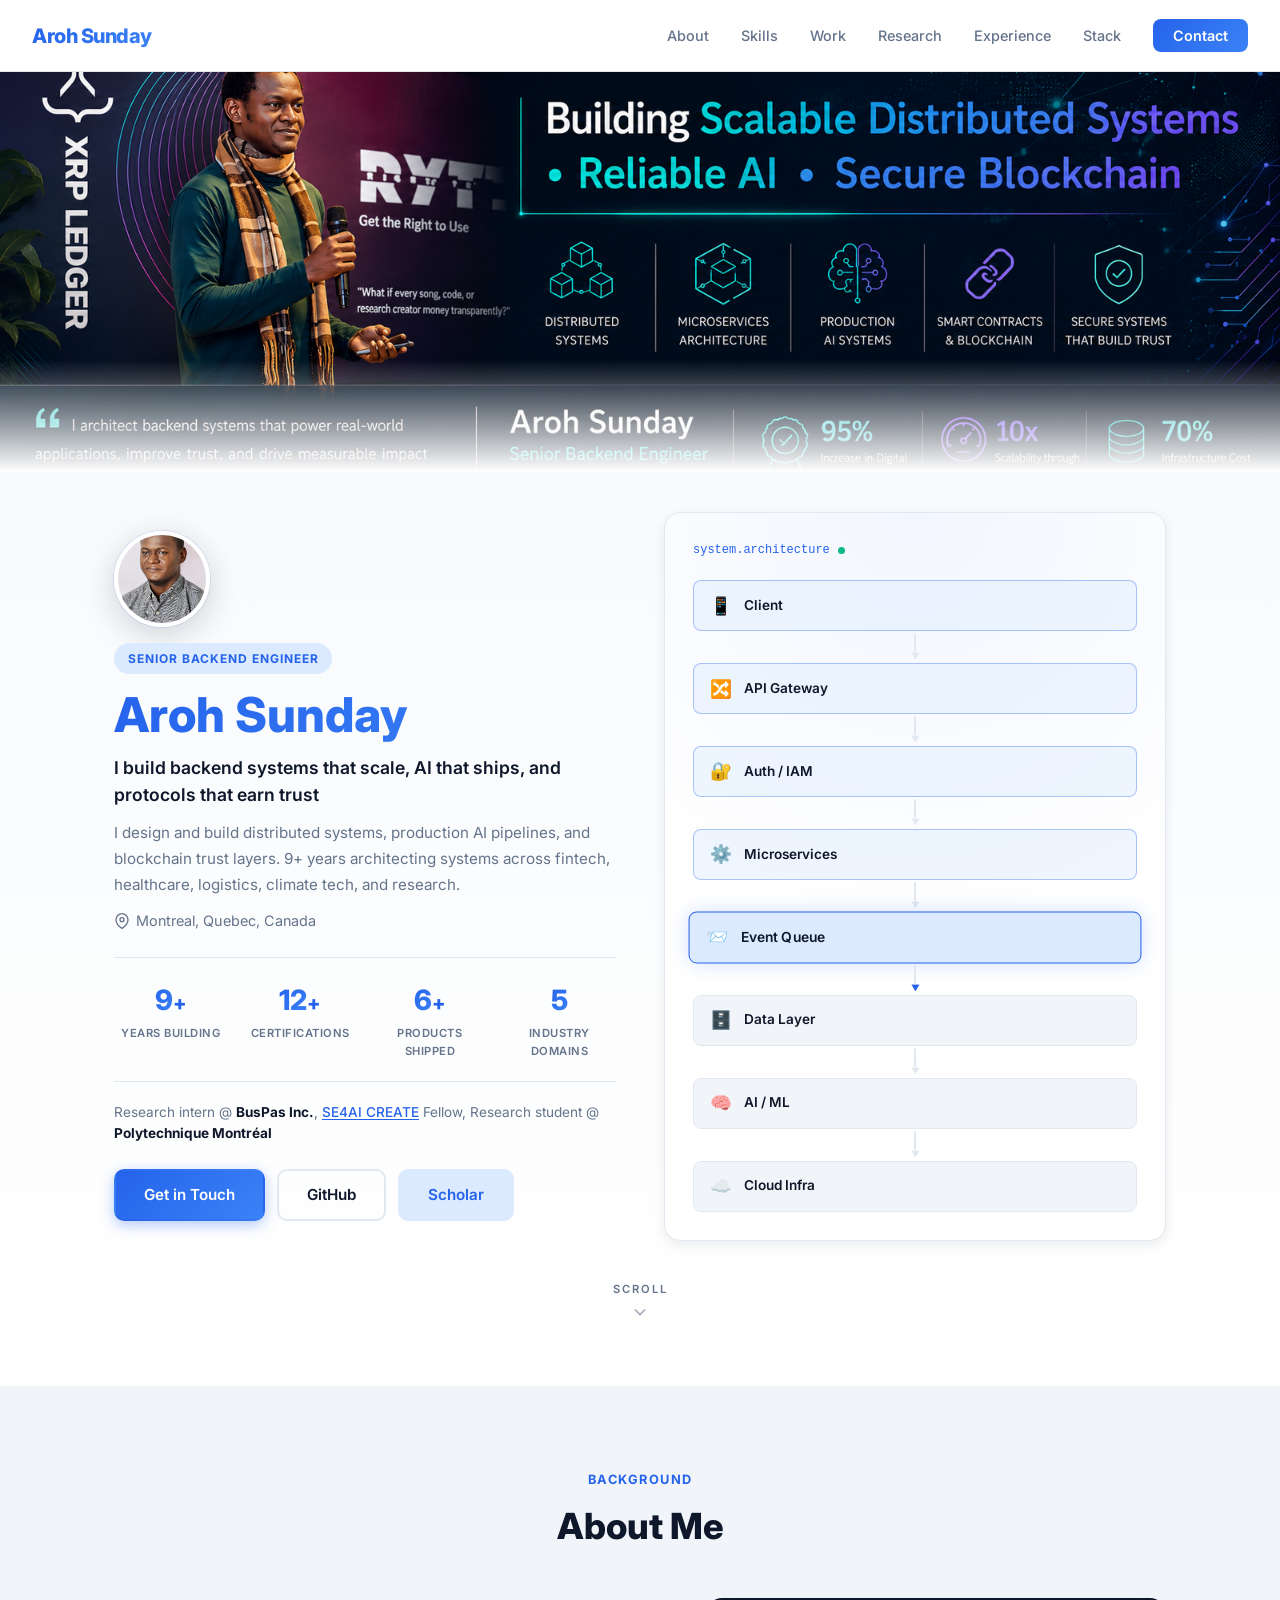
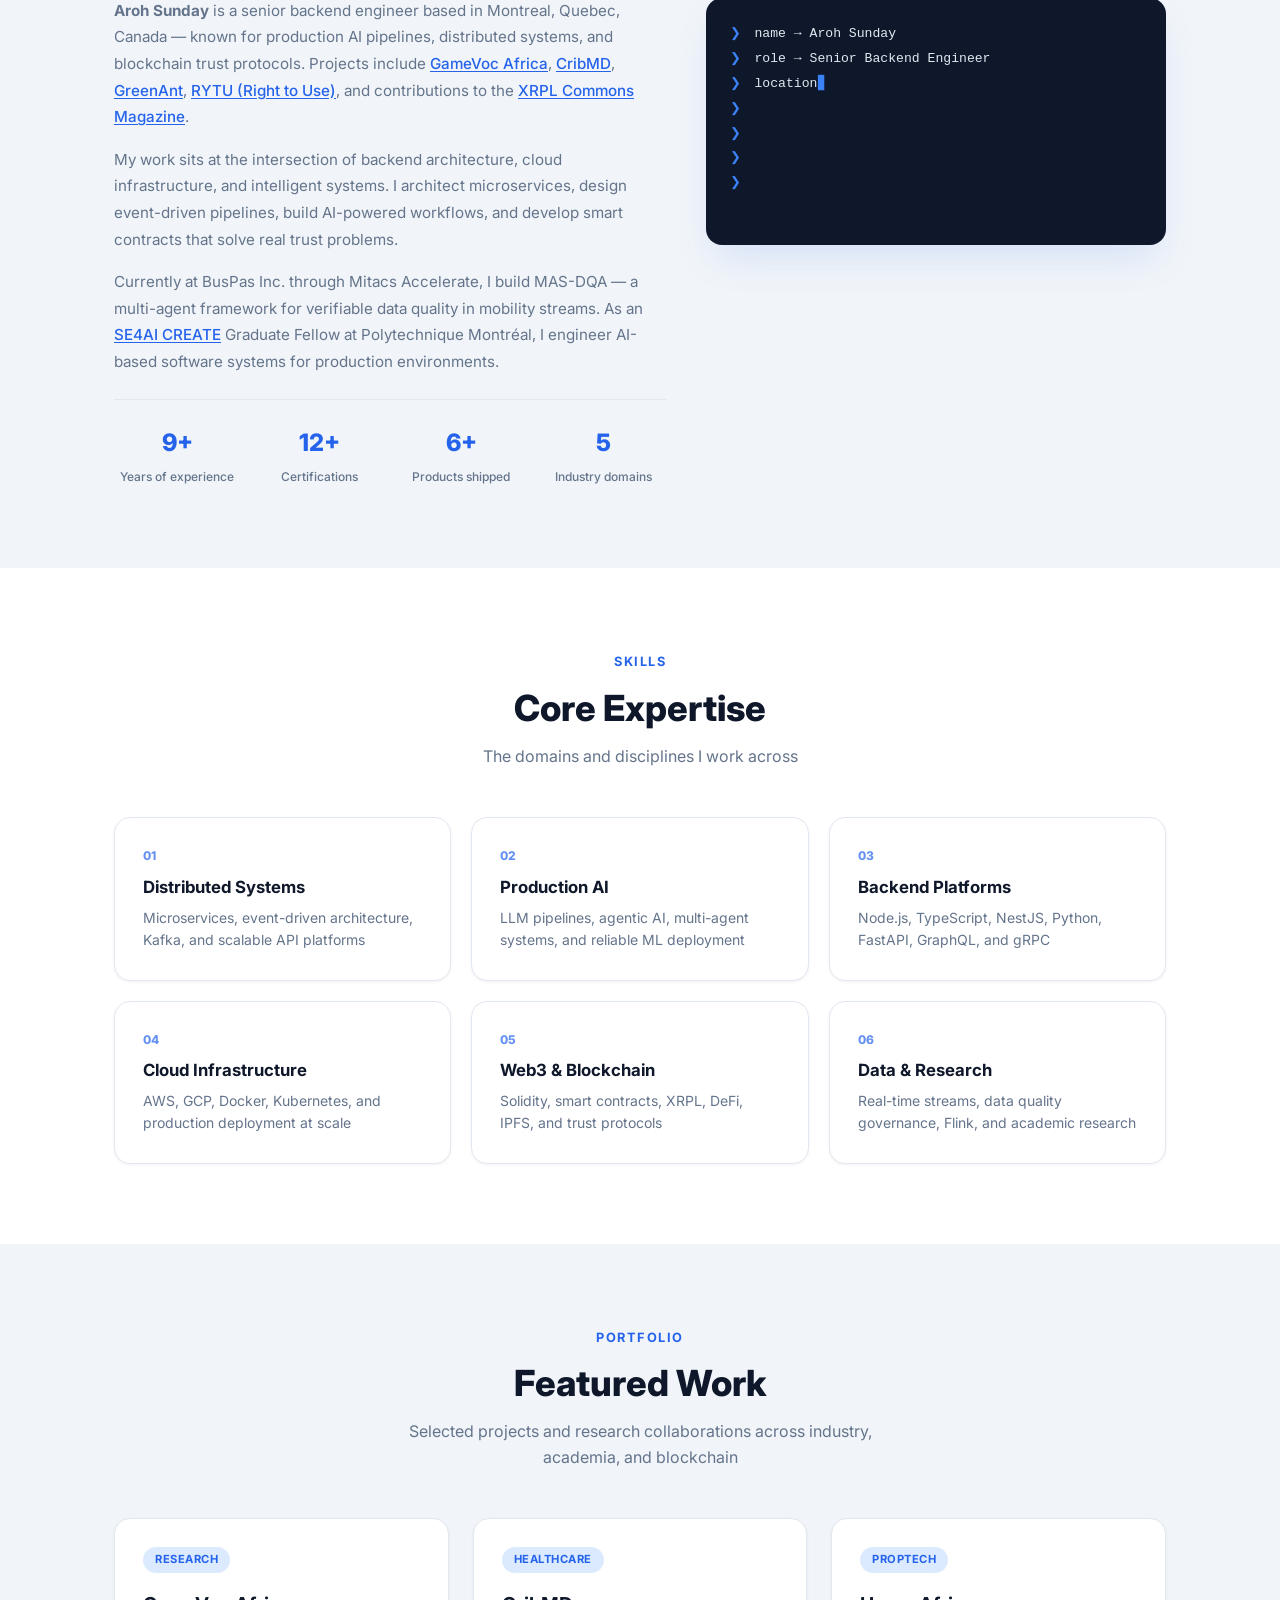
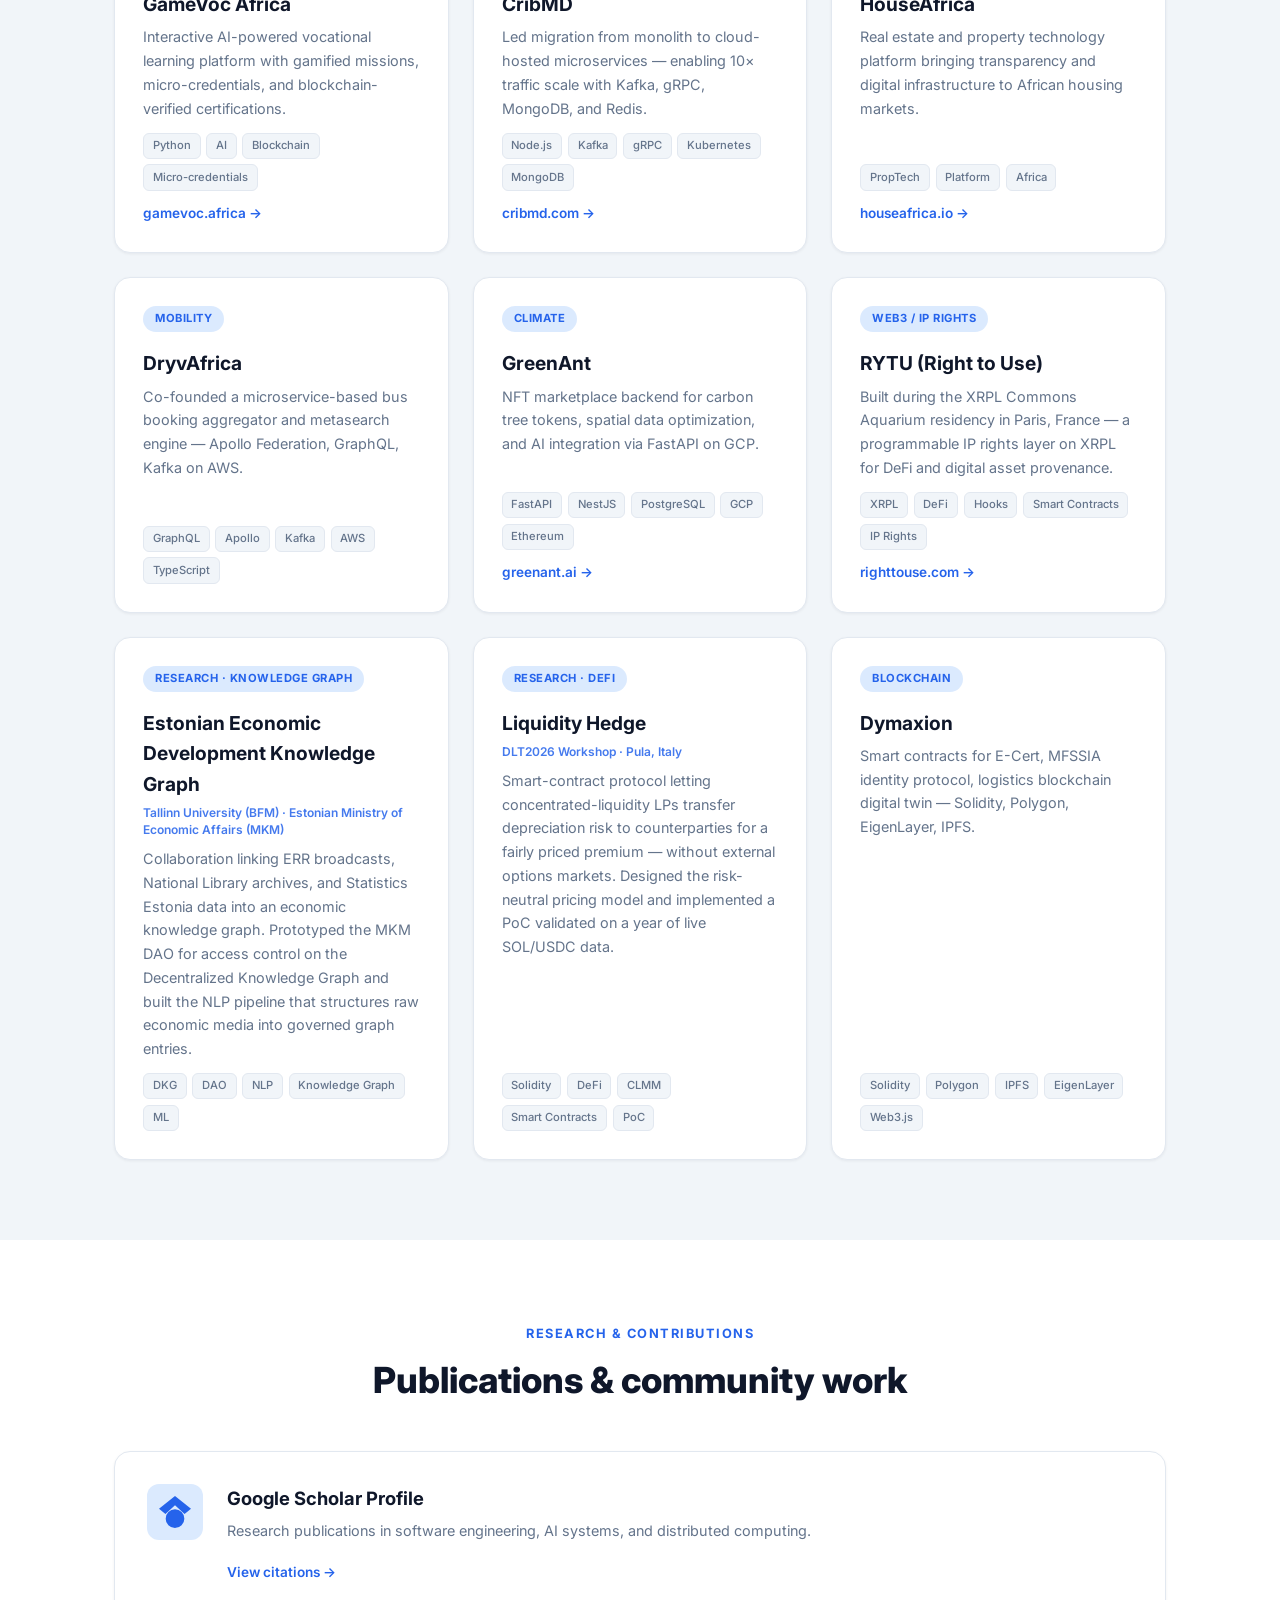
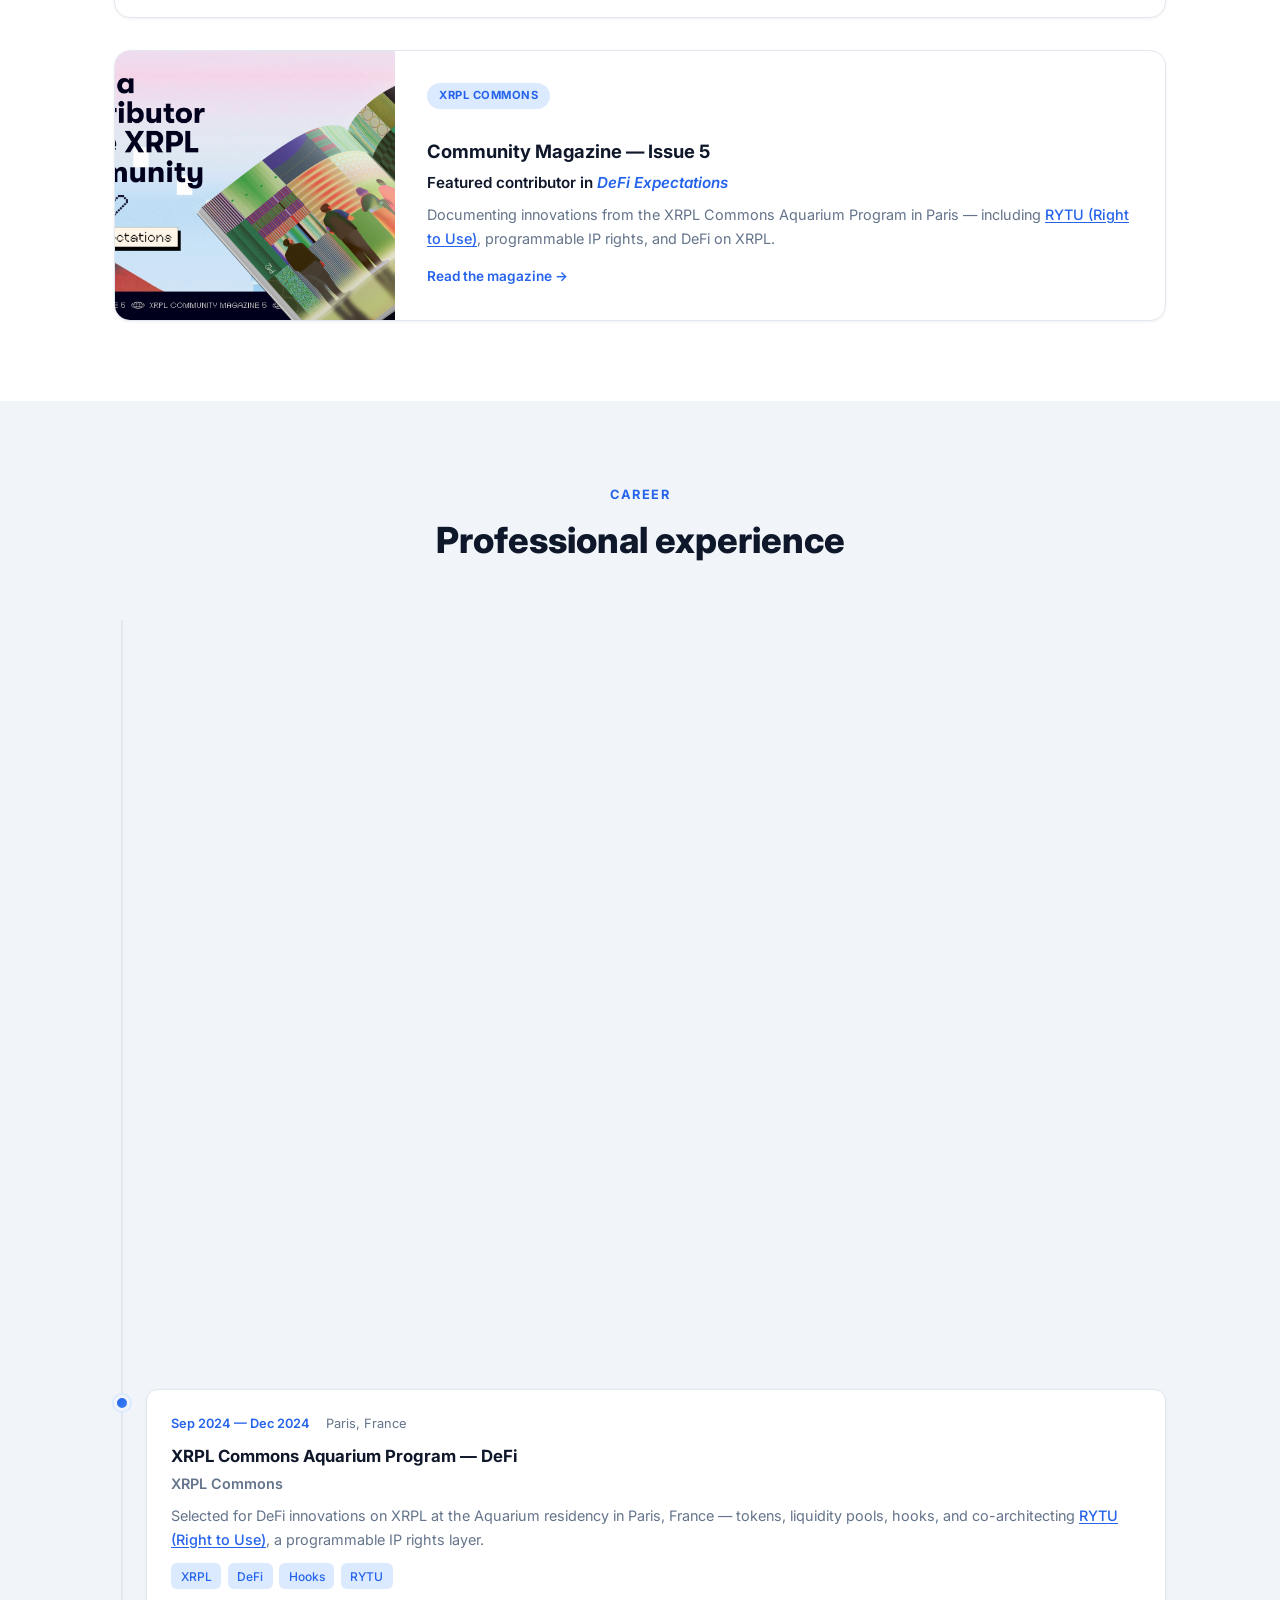
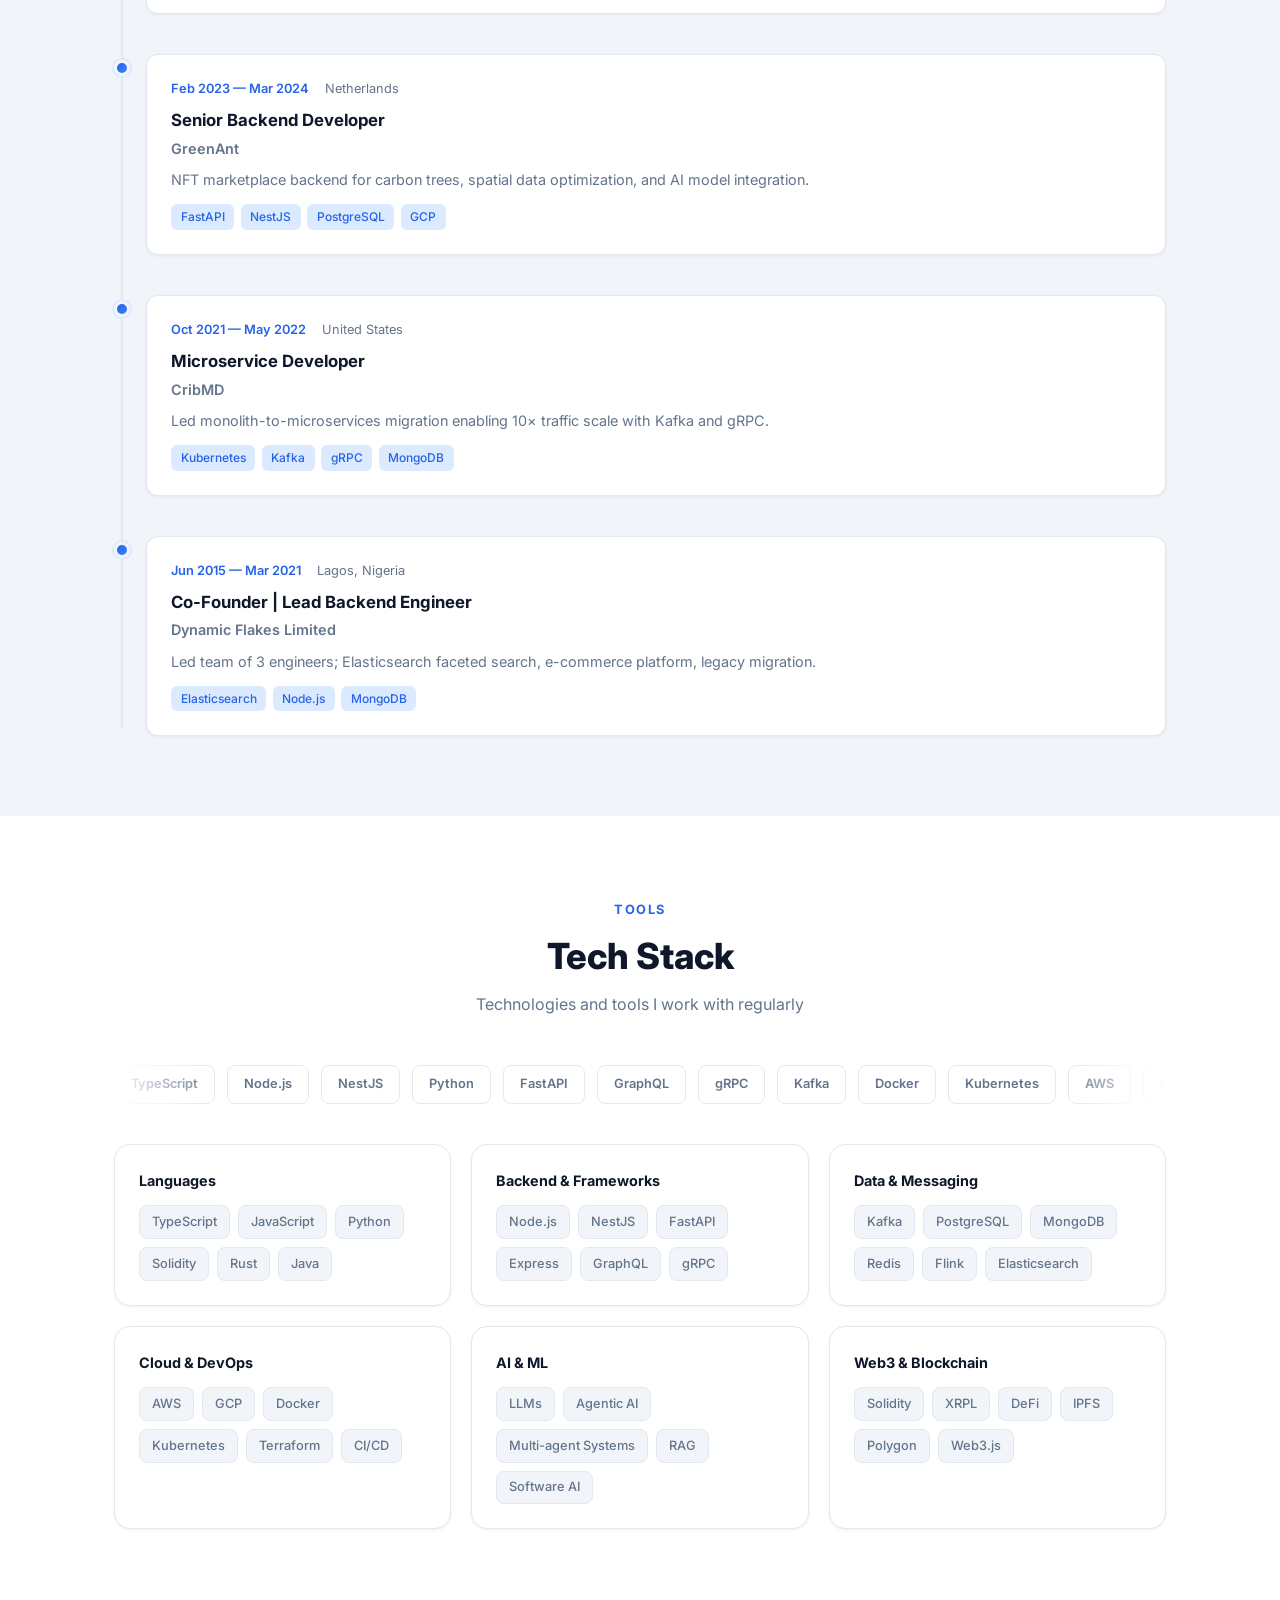
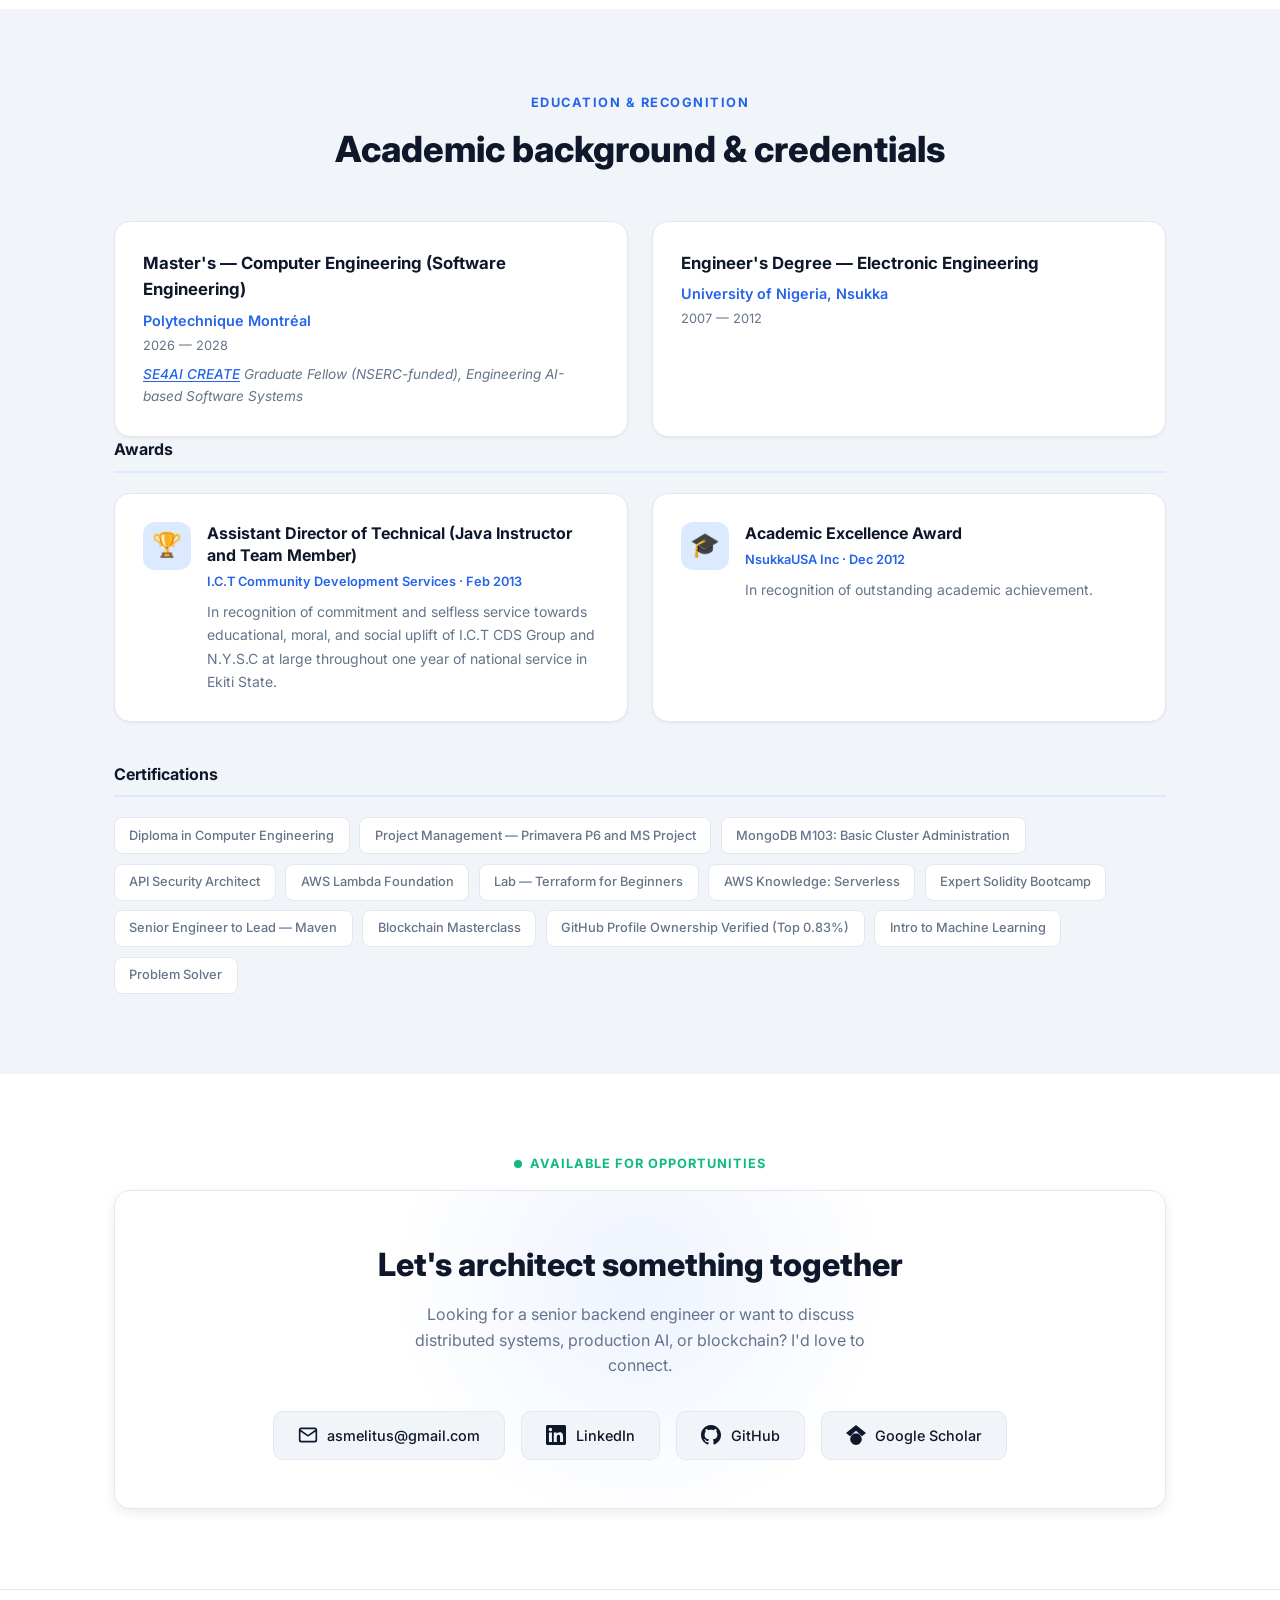
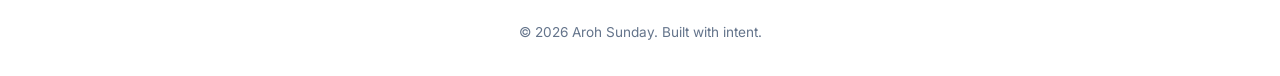
==== index.html @ 15742fc8 "add new project" ====
<!DOCTYPE html>
<html lang="en">
<head>
  <meta charset="UTF-8">
  <meta name="viewport" content="width=device-width, initial-scale=1.0">
  <meta name="description" content="Aroh Sunday — Backend engineer in Montreal. Production AI, distributed systems, smart contracts. GameVoc, XRPL Commons, Polytechnique Montréal.">
  <meta name="author" content="Aroh Sunday">
  <meta name="robots" content="index, follow">
  <meta name="keywords" content="Aroh Sunday, backend engineer Montreal, distributed systems, production AI, blockchain, smart contracts, XRPL Commons, GameVoc, Polytechnique Montréal, melitus">
  <title>Aroh Sunday | Backend Engineer · AI Systems · Blockchain</title>
  <link rel="canonical" href="https://melitus.github.io/sunday.aroh/">
  <link rel="me" href="https://github.com/melitus">
  <link rel="me" href="https://www.linkedin.com/in/arohsunday">
  <link rel="me" href="https://scholar.google.com/citations?user=jzp04ekAAAAJ">

  <!-- Open Graph -->
  <meta property="og:type" content="profile">
  <meta property="og:title" content="Aroh Sunday | Backend Engineer · AI Systems · Blockchain">
  <meta property="og:description" content="Aroh Sunday — Backend engineer in Montreal. Production AI, distributed systems, smart contracts. GameVoc, XRPL Commons, Polytechnique Montréal.">
  <meta property="og:url" content="https://melitus.github.io/sunday.aroh/">
  <meta property="og:site_name" content="Aroh Sunday">
  <meta property="og:locale" content="en_CA">
  <meta property="og:image" content="https://melitus.github.io/sunday.aroh/assets/images/profile.jpg">
  <meta property="profile:first_name" content="Aroh">
  <meta property="profile:last_name" content="Sunday">

  <!-- Twitter Card -->
  <meta name="twitter:card" content="summary_large_image">
  <meta name="twitter:title" content="Aroh Sunday | Backend Engineer · AI Systems · Blockchain">
  <meta name="twitter:description" content="Backend engineer in Montreal. Production AI, distributed systems, smart contracts.">
  <meta name="twitter:image" content="https://melitus.github.io/sunday.aroh/assets/images/profile.jpg">

  <script type="application/ld+json">
  {
    "@context": "https://schema.org",
    "@graph": [
      {
        "@type": "Person",
        "@id": "https://melitus.github.io/sunday.aroh/#person",
        "name": "Aroh Sunday",
        "givenName": "Aroh",
        "familyName": "Sunday",
        "jobTitle": "Senior Backend Engineer",
        "description": "Backend engineer specializing in production AI, distributed systems, and blockchain trust layers.",
        "url": "https://melitus.github.io/sunday.aroh/",
        "image": "https://melitus.github.io/sunday.aroh/assets/images/profile.jpg",
        "email": "asmelitus@gmail.com",
        "address": {
          "@type": "PostalAddress",
          "addressLocality": "Montreal",
          "addressRegion": "QC",
          "addressCountry": "CA"
        },
        "alumniOf": [
          {
            "@type": "CollegeOrUniversity",
            "name": "Polytechnique Montréal"
          },
          {
            "@type": "CollegeOrUniversity",
            "name": "University of Nigeria, Nsukka"
          }
        ],
        "worksFor": {
          "@type": "Organization",
          "name": "BusPas Inc."
        },
        "knowsAbout": [
          "Distributed Systems",
          "Production AI",
          "Large Language Models",
          "Smart Contracts",
          "Blockchain",
          "Microservices",
          "XRPL",
          "DeFi"
        ],
        "sameAs": [
          "https://github.com/melitus",
          "https://www.linkedin.com/in/arohsunday",
          "https://scholar.google.com/citations?user=jzp04ekAAAAJ&hl=en",
          "https://gamevoc.africa/",
          "https://issuu.com/xrplcommons/docs/xrpl_community_mag_5_-_defi_expectations",
          "https://se4ai.org/",
          "https://righttouse.com/"
        ]
      },
      {
        "@type": "WebSite",
        "@id": "https://melitus.github.io/sunday.aroh/#website",
        "url": "https://melitus.github.io/sunday.aroh/",
        "name": "Aroh Sunday — Personal Website",
        "description": "Portfolio of Aroh Sunday, backend engineer in Montreal.",
        "publisher": { "@id": "https://melitus.github.io/sunday.aroh/#person" },
        "inLanguage": "en-CA"
      },
      {
        "@type": "ProfilePage",
        "@id": "https://melitus.github.io/sunday.aroh/#webpage",
        "url": "https://melitus.github.io/sunday.aroh/",
        "name": "Aroh Sunday | Backend Engineer · AI Systems · Blockchain",
        "isPartOf": { "@id": "https://melitus.github.io/sunday.aroh/#website" },
        "about": { "@id": "https://melitus.github.io/sunday.aroh/#person" },
        "description": "Aroh Sunday — Backend engineer in Montreal. Production AI, distributed systems, smart contracts.",
        "inLanguage": "en-CA"
      }
    ]
  }
  </script>

  <link rel="preconnect" href="https://fonts.googleapis.com">
  <link rel="preconnect" href="https://fonts.gstatic.com" crossorigin>
  <link href="https://fonts.googleapis.com/css2?family=Inter:wght@400;500;600;700;800&display=swap" rel="stylesheet">
  <link rel="stylesheet" href="css/styles.css">
  <link rel="icon" href="assets/images/favicon.jpg" type="image/jpeg">
</head>
<body>
  <nav class="navbar" id="navbar">
    <a href="#home" class="logo">Aroh Sunday</a>
    <button class="nav-toggle" id="navToggle" aria-label="Toggle navigation">
      <span></span><span></span><span></span>
    </button>
    <ul class="nav-links" id="navLinks">
      <li><a href="#about" data-nav="about">About</a></li>
      <li><a href="#skills" data-nav="skills">Skills</a></li>
      <li><a href="#projects" data-nav="projects">Work</a></li>
      <li><a href="#publications" data-nav="publications">Research</a></li>
      <li><a href="#experience" data-nav="experience">Experience</a></li>
      <li><a href="#stack" data-nav="stack">Stack</a></li>
      <li><a href="#contact" data-nav="contact" class="nav-cta">Contact</a></li>
    </ul>
  </nav>

  <header class="hero" id="home">
    <div class="hero-banner hero-enter" style="--enter-order: 0">
      <picture>
        <source media="(max-width: 768px)" srcset="assets/images/background.png">
        <img
          src="assets/images/background.png"
          alt="Aroh Sunday — Backend Engineer in Montreal, building scalable distributed systems, production AI, and secure blockchain"
          class="hero-banner-img"
          width="1983"
          height="793"
          fetchpriority="high"
          decoding="async"
        >
      </picture>
      <div class="hero-banner-fade" aria-hidden="true"></div>
    </div>

    <div class="hero-body">
      <div class="container hero-layout">
        <div class="hero-intro">
          <div class="profile-wrapper hero-enter" style="--enter-order: 1">
            <picture>
              <source srcset="assets/images/profile.webp" type="image/webp">
              <img src="assets/images/profile.jpg" alt="Aroh Sunday — Backend Engineer, Montreal, Canada" class="profile-photo" width="120" height="120">
            </picture>
          </div>
          <span class="role-pill hero-enter" style="--enter-order: 2">Senior Backend Engineer</span>
          <h1 class="hero-enter" style="--enter-order: 3">Aroh Sunday</h1>
          <p class="headline hero-enter" style="--enter-order: 4">I build backend systems that scale, AI that ships, and protocols that earn trust</p>
          <p class="hero-bio hero-enter" style="--enter-order: 5">I design and build distributed systems, production AI pipelines, and blockchain trust layers. 9+ years architecting systems across fintech, healthcare, logistics, climate tech, and research.</p>
          <p class="location hero-enter" style="--enter-order: 6">
            <svg width="16" height="16" viewBox="0 0 24 24" fill="none" stroke="currentColor" stroke-width="2"><path d="M21 10c0 7-9 13-9 13s-9-6-9-13a9 9 0 0 1 18 0z"/><circle cx="12" cy="10" r="3"/></svg>
            Montreal, Quebec, Canada
          </p>

          <div class="hero-stats hero-enter" style="--enter-order: 7">
            <div class="stat-item">
              <span class="stat-number" data-target="9">0</span><span class="stat-suffix">+</span>
              <span class="stat-label">Years building</span>
            </div>
            <div class="stat-item">
              <span class="stat-number" data-target="12">0</span><span class="stat-suffix">+</span>
              <span class="stat-label">Certifications</span>
            </div>
            <div class="stat-item">
              <span class="stat-number" data-target="6">0</span><span class="stat-suffix">+</span>
              <span class="stat-label">Products shipped</span>
            </div>
            <div class="stat-item">
              <span class="stat-number" data-target="5">0</span>
              <span class="stat-label">Industry domains</span>
            </div>
          </div>

          <p class="current-role hero-enter" style="--enter-order: 8">Research intern @ <strong>BusPas Inc.</strong>, <a href="https://se4ai.org/" target="_blank" rel="noopener noreferrer">SE4AI CREATE</a> Fellow, Research student @ <strong>Polytechnique Montréal</strong></p>

          <div class="hero-actions hero-enter" style="--enter-order: 9">
            <a href="#contact" class="btn btn-primary">Get in Touch</a>
            <a href="https://github.com/melitus" target="_blank" rel="noopener noreferrer" class="btn btn-outline">GitHub</a>
            <a href="https://scholar.google.com/citations?user=jzp04ekAAAAJ&hl=en" target="_blank" rel="noopener noreferrer" class="btn btn-secondary">Scholar</a>
          </div>
        </div>

        <div class="arch-diagram hero-enter" style="--enter-order: 10" aria-label="Backend system architecture diagram">
          <p class="arch-label">system.architecture<span class="arch-live-dot"></span></p>
          <div class="arch-flow" id="archFlow">
            <div class="arch-node" data-step="0"><span class="arch-icon">📱</span><span class="arch-name">Client</span><span class="arch-pulse"></span></div>
            <div class="arch-arrow" data-step="0"><span class="arch-arrow-line"></span><span class="arch-arrow-head">▼</span></div>
            <div class="arch-node" data-step="1"><span class="arch-icon">🔀</span><span class="arch-name">API Gateway</span><span class="arch-pulse"></span></div>
            <div class="arch-arrow" data-step="1"><span class="arch-arrow-line"></span><span class="arch-arrow-head">▼</span></div>
            <div class="arch-node" data-step="2"><span class="arch-icon">🔐</span><span class="arch-name">Auth / IAM</span><span class="arch-pulse"></span></div>
            <div class="arch-arrow" data-step="2"><span class="arch-arrow-line"></span><span class="arch-arrow-head">▼</span></div>
            <div class="arch-node" data-step="3"><span class="arch-icon">⚙️</span><span class="arch-name">Microservices</span><span class="arch-pulse"></span></div>
            <div class="arch-arrow" data-step="3"><span class="arch-arrow-line"></span><span class="arch-arrow-head">▼</span></div>
            <div class="arch-node" data-step="4"><span class="arch-icon">📨</span><span class="arch-name">Event Queue</span><span class="arch-pulse"></span></div>
            <div class="arch-arrow" data-step="4"><span class="arch-arrow-line"></span><span class="arch-arrow-head">▼</span></div>
            <div class="arch-node" data-step="5"><span class="arch-icon">🗄️</span><span class="arch-name">Data Layer</span><span class="arch-pulse"></span></div>
            <div class="arch-arrow" data-step="5"><span class="arch-arrow-line"></span><span class="arch-arrow-head">▼</span></div>
            <div class="arch-node" data-step="6"><span class="arch-icon">🧠</span><span class="arch-name">AI / ML</span><span class="arch-pulse"></span></div>
            <div class="arch-arrow" data-step="6"><span class="arch-arrow-line"></span><span class="arch-arrow-head">▼</span></div>
            <div class="arch-node" data-step="7"><span class="arch-icon">☁️</span><span class="arch-name">Cloud Infra</span><span class="arch-pulse"></span></div>
          </div>
        </div>
      </div>

      <a href="#about" class="scroll-hint hero-enter" style="--enter-order: 11" aria-label="Scroll to about section">
        <span>scroll</span>
        <svg width="20" height="20" viewBox="0 0 24 24" fill="none" stroke="currentColor" stroke-width="2"><polyline points="6 9 12 15 18 9"/></svg>
      </a>
    </div>
  </header>

  <main>
    <section class="section about-section" id="about">
      <div class="container">
        <div class="section-header">
          <span class="section-label">Background</span>
          <h2>About Me</h2>
        </div>
        <div class="about-layout">
          <div class="about-copy">
            <p class="about-intro">
              <strong>Aroh Sunday</strong> is a senior backend engineer based in Montreal, Quebec, Canada — known for production AI pipelines, distributed systems, and blockchain trust protocols. Projects include <a href="https://gamevoc.africa/">GameVoc Africa</a>, <a href="https://www.cribmd.com/">CribMD</a>, <a href="https://www.greenant.ai/">GreenAnt</a>, <a href="https://righttouse.com/">RYTU (Right to Use)</a>, and contributions to the <a href="https://issuu.com/xrplcommons/docs/xrpl_community_mag_5_-_defi_expectations?fr=xKAE9_zU1NQ">XRPL Commons Magazine</a>.
            </p>
            <p>My work sits at the intersection of backend architecture, cloud infrastructure, and intelligent systems. I architect microservices, design event-driven pipelines, build AI-powered workflows, and develop smart contracts that solve real trust problems.</p>
            <p>Currently at BusPas Inc. through Mitacs Accelerate, I build MAS-DQA — a multi-agent framework for verifiable data quality in mobility streams. As an <a href="https://se4ai.org/" target="_blank" rel="noopener noreferrer">SE4AI CREATE</a> Graduate Fellow at Polytechnique Montréal, I engineer AI-based software systems for production environments.</p>
            <div class="about-stats">
              <div class="about-stat"><strong>9+</strong><span>Years of experience</span></div>
              <div class="about-stat"><strong>12+</strong><span>Certifications</span></div>
              <div class="about-stat"><strong>6+</strong><span>Products shipped</span></div>
              <div class="about-stat"><strong>5</strong><span>Industry domains</span></div>
            </div>
          </div>
          <div class="terminal-block" id="terminalBlock">
            <div class="terminal-line"><span class="terminal-prompt">❯</span> <span class="terminal-text" data-typed="name → Aroh Sunday"></span></div>
            <div class="terminal-line"><span class="terminal-prompt">❯</span> <span class="terminal-text" data-typed="role → Senior Backend Engineer"></span></div>
            <div class="terminal-line"><span class="terminal-prompt">❯</span> <span class="terminal-text" data-typed="location → Montreal, Canada"></span></div>
            <div class="terminal-line"><span class="terminal-prompt">❯</span> <span class="terminal-text" data-typed="experience → 9+ years"></span></div>
            <div class="terminal-line"><span class="terminal-prompt">❯</span> <span class="terminal-text" data-typed="education → Polytechnique Montréal (M.Eng)"></span></div>
            <div class="terminal-line"><span class="terminal-prompt">❯</span> <span class="terminal-text" data-typed="certifications → AWS · Solidity · Terraform · MongoDB"></span></div>
            <div class="terminal-line"><span class="terminal-prompt">❯</span> <span class="terminal-text" data-typed="focus → Distributed Systems, Production AI, Web3"></span></div>
            <div class="terminal-line terminal-cursor-line"><span class="terminal-prompt">❯</span> <span class="cursor-blink">_</span></div>
          </div>
        </div>
      </div>
    </section>

    <section class="section skills-section" id="skills">
      <div class="container">
        <div class="section-header">
          <span class="section-label">Skills</span>
          <h2>Core Expertise</h2>
          <p class="section-subtitle">The domains and disciplines I work across</p>
        </div>
        <div class="expertise-grid">
          <article class="expertise-card">
            <span class="expertise-num">01</span>
            <h3>Distributed Systems</h3>
            <p>Microservices, event-driven architecture, Kafka, and scalable API platforms</p>
          </article>
          <article class="expertise-card">
            <span class="expertise-num">02</span>
            <h3>Production AI</h3>
            <p>LLM pipelines, agentic AI, multi-agent systems, and reliable ML deployment</p>
          </article>
          <article class="expertise-card">
            <span class="expertise-num">03</span>
            <h3>Backend Platforms</h3>
            <p>Node.js, TypeScript, NestJS, Python, FastAPI, GraphQL, and gRPC</p>
          </article>
          <article class="expertise-card">
            <span class="expertise-num">04</span>
            <h3>Cloud Infrastructure</h3>
            <p>AWS, GCP, Docker, Kubernetes, and production deployment at scale</p>
          </article>
          <article class="expertise-card">
            <span class="expertise-num">05</span>
            <h3>Web3 &amp; Blockchain</h3>
            <p>Solidity, smart contracts, XRPL, DeFi, IPFS, and trust protocols</p>
          </article>
          <article class="expertise-card">
            <span class="expertise-num">06</span>
            <h3>Data &amp; Research</h3>
            <p>Real-time streams, data quality governance, Flink, and academic research</p>
          </article>
        </div>
      </div>
    </section>

    <section class="section projects-section" id="projects">
      <div class="container">
        <div class="section-header">
          <span class="section-label">Portfolio</span>
          <h2>Featured Work</h2>
          <p class="section-subtitle">Selected projects and research collaborations across industry, academia, and blockchain</p>
        </div>
        <div class="projects-grid">
          <a href="https://gamevoc.africa/" target="_blank" rel="noopener noreferrer" class="project-card">
            <div class="project-badge">Research</div>
            <h3>GameVoc Africa</h3>
            <p>Interactive AI-powered vocational learning platform with gamified missions, micro-credentials, and blockchain-verified certifications.</p>
            <div class="project-stack"><span>Python</span><span>AI</span><span>Blockchain</span><span>Micro-credentials</span></div>
            <span class="project-link">gamevoc.africa →</span>
          </a>
          <a href="https://www.cribmd.com/" target="_blank" rel="noopener noreferrer" class="project-card">
            <div class="project-badge">Healthcare</div>
            <h3>CribMD</h3>
            <p>Led migration from monolith to cloud-hosted microservices — enabling 10× traffic scale with Kafka, gRPC, MongoDB, and Redis.</p>
            <div class="project-stack"><span>Node.js</span><span>Kafka</span><span>gRPC</span><span>Kubernetes</span><span>MongoDB</span></div>
            <span class="project-link">cribmd.com →</span>
          </a>
          <a href="https://houseafrica.io/" target="_blank" rel="noopener noreferrer" class="project-card">
            <div class="project-badge">PropTech</div>
            <h3>HouseAfrica</h3>
            <p>Real estate and property technology platform bringing transparency and digital infrastructure to African housing markets.</p>
            <div class="project-stack"><span>PropTech</span><span>Platform</span><span>Africa</span></div>
            <span class="project-link">houseafrica.io →</span>
          </a>
          <article class="project-card project-card-static">
            <div class="project-badge">Mobility</div>
            <h3>DryvAfrica</h3>
            <p>Co-founded a microservice-based bus booking aggregator and metasearch engine — Apollo Federation, GraphQL, Kafka on AWS.</p>
            <div class="project-stack"><span>GraphQL</span><span>Apollo</span><span>Kafka</span><span>AWS</span><span>TypeScript</span></div>
          </article>
          <a href="https://www.greenant.ai/" target="_blank" rel="noopener noreferrer" class="project-card">
            <div class="project-badge">Climate</div>
            <h3>GreenAnt</h3>
            <p>NFT marketplace backend for carbon tree tokens, spatial data optimization, and AI integration via FastAPI on GCP.</p>
            <div class="project-stack"><span>FastAPI</span><span>NestJS</span><span>PostgreSQL</span><span>GCP</span><span>Ethereum</span></div>
            <span class="project-link">greenant.ai →</span>
          </a>
          <a href="https://righttouse.com/" target="_blank" rel="noopener noreferrer" class="project-card">
            <div class="project-badge">Web3 / IP Rights</div>
            <h3>RYTU (Right to Use)</h3>
            <p>Built during the XRPL Commons Aquarium residency in Paris, France — a programmable IP rights layer on XRPL for DeFi and digital asset provenance.</p>
            <div class="project-stack"><span>XRPL</span><span>DeFi</span><span>Hooks</span><span>Smart Contracts</span><span>IP Rights</span></div>
            <span class="project-link">righttouse.com →</span>
          </a>
          <article class="project-card project-card-static">
            <div class="project-badge">Research · Knowledge Graph</div>
            <h3>Estonian Economic Development Knowledge Graph</h3>
            <p class="project-meta">Tallinn University (BFM) · Estonian Ministry of Economic Affairs (MKM)</p>
            <p>Collaboration linking ERR broadcasts, National Library archives, and Statistics Estonia data into an economic knowledge graph. Prototyped the MKM DAO for access control on the Decentralized Knowledge Graph and built the NLP pipeline that structures raw economic media into governed graph entries.</p>
            <div class="project-stack"><span>DKG</span><span>DAO</span><span>NLP</span><span>Knowledge Graph</span><span>ML</span></div>
          </article>
          <article class="project-card project-card-static">
            <div class="project-badge">Research · DeFi</div>
            <h3>Liquidity Hedge</h3>
            <p class="project-meta">DLT2026 Workshop · Pula, Italy</p>
            <p>Smart-contract protocol letting concentrated-liquidity LPs transfer depreciation risk to counterparties for a fairly priced premium — without external options markets. Designed the risk-neutral pricing model and implemented a PoC validated on a year of live SOL/USDC data.</p>
            <div class="project-stack"><span>Solidity</span><span>DeFi</span><span>CLMM</span><span>Smart Contracts</span><span>PoC</span></div>
          </article>
          <article class="project-card project-card-static">
            <div class="project-badge">Blockchain</div>
            <h3>Dymaxion</h3>
            <p>Smart contracts for E-Cert, MFSSIA identity protocol, logistics blockchain digital twin — Solidity, Polygon, EigenLayer, IPFS.</p>
            <div class="project-stack"><span>Solidity</span><span>Polygon</span><span>IPFS</span><span>EigenLayer</span><span>Web3.js</span></div>
          </article>
        </div>
      </div>
    </section>

    <section class="section publications-section" id="publications">
      <div class="container">
        <div class="section-header">
          <span class="section-label">Research &amp; Contributions</span>
          <h2>Publications &amp; community work</h2>
        </div>
        <div class="publications-grid">
          <a href="https://scholar.google.com/citations?user=jzp04ekAAAAJ&hl=en" target="_blank" rel="noopener noreferrer" class="scholar-card">
            <div class="scholar-icon">
              <svg width="32" height="32" viewBox="0 0 24 24" fill="currentColor"><path d="M12 24a7 7 0 1 1 0-14 7 7 0 0 1 0 14zm0-24L0 9.5l4.838 3.94L12 6.922l7.162 6.518L24 9.5 12 0z"/></svg>
            </div>
            <div>
              <h3>Google Scholar Profile</h3>
              <p>Research publications in software engineering, AI systems, and distributed computing.</p>
              <span class="project-link">View citations →</span>
            </div>
          </a>
          <article class="magazine-card">
            <a href="https://issuu.com/xrplcommons/docs/xrpl_community_mag_5_-_defi_expectations?fr=xKAE9_zU1NQ" target="_blank" rel="noopener noreferrer" class="magazine-visual-link">
              <div class="magazine-visual-wrap">
                <img src="assets/images/CM5_CONTRIBUTOR_VISUAL_1_TWITTER.png" alt="Aroh Sunday featured in XRPL Commons Magazine Issue 5 — DeFi Expectations" class="magazine-visual" loading="lazy" width="280" height="220">
                <div class="magazine-overlay" aria-hidden="true">
                  <span class="magazine-overlay-text">Read magazine →</span>
                </div>
              </div>
            </a>
            <div class="magazine-info">
              <span class="project-badge">XRPL Commons</span>
              <h3>Community Magazine — Issue 5</h3>
              <p class="magazine-lead">Featured contributor in <em>DeFi Expectations</em></p>
              <p class="magazine-desc">Documenting innovations from the XRPL Commons Aquarium Program in Paris — including <a href="https://righttouse.com/" target="_blank" rel="noopener noreferrer">RYTU (Right to Use)</a>, programmable IP rights, and DeFi on XRPL.</p>
              <a href="https://issuu.com/xrplcommons/docs/xrpl_community_mag_5_-_defi_expectations?fr=xKAE9_zU1NQ" target="_blank" rel="noopener noreferrer" class="project-link">Read the magazine →</a>
            </div>
          </article>
        </div>
      </div>
    </section>

    <section class="section experience-section" id="experience">
      <div class="container">
        <div class="section-header">
          <span class="section-label">Career</span>
          <h2>Professional experience</h2>
        </div>
        <div class="timeline">
          <article class="timeline-item">
            <div class="timeline-marker"></div>
            <div class="timeline-content">
              <div class="timeline-meta">
                <span class="timeline-date">Jan 2026 — Present</span>
                <span class="timeline-location">Montreal, QC</span>
              </div>
              <h3>Mitacs Accelerate Research Intern</h3>
              <p class="timeline-company">BusPas Inc.</p>
              <p>Building MAS-DQA: a multi-agent framework for verifiable data quality governance in real-time mobility streams.</p>
              <div class="tech-tags"><span>Python</span><span>Kafka</span><span>Flink</span><span>LLMs</span></div>
            </div>
          </article>
          <article class="timeline-item">
            <div class="timeline-marker"></div>
            <div class="timeline-content">
              <div class="timeline-meta">
                <span class="timeline-date">Jul 2022 — Dec 2025</span>
                <span class="timeline-location">Lagos, Nigeria</span>
              </div>
              <h3>CTO / Co-founder</h3>
              <p class="timeline-company">DryvAfrica</p>
              <p>Co-founded and engineered a microservice-based bus booking aggregator platform and metasearch engine.</p>
              <div class="tech-tags"><span>Node.js</span><span>TypeScript</span><span>GraphQL</span><span>Kafka</span><span>AWS</span></div>
            </div>
          </article>
          <article class="timeline-item">
            <div class="timeline-marker"></div>
            <div class="timeline-content">
              <div class="timeline-meta">
                <span class="timeline-date">Feb 2022 — Dec 2025</span>
                <span class="timeline-location">Estonia</span>
              </div>
              <h3>Senior Software Engineer — Blockchain</h3>
              <p class="timeline-company">Dymaxion OÜ</p>
              <ul class="timeline-highlights">
                <li>Increased trust in digital certifications by 95% via E-Cert smart contracts</li>
                <li>90% identity verification accuracy with MFSSIA protocol on Polygon</li>
                <li>70% reduction in fake product tracking via logistics blockchain digital twin</li>
              </ul>
              <div class="tech-tags"><span>Solidity</span><span>NestJS</span><span>Polygon</span><span>IPFS</span></div>
            </div>
          </article>
          <article class="timeline-item">
            <div class="timeline-marker"></div>
            <div class="timeline-content">
              <div class="timeline-meta">
                <span class="timeline-date">Sep 2024 — Dec 2024</span>
                <span class="timeline-location">Paris, France</span>
              </div>
              <h3>XRPL Commons Aquarium Program — DeFi</h3>
              <p class="timeline-company">XRPL Commons</p>
              <p>Selected for DeFi innovations on XRPL at the Aquarium residency in Paris, France — tokens, liquidity pools, hooks, and co-architecting <a href="https://righttouse.com/">RYTU (Right to Use)</a>, a programmable IP rights layer.</p>
              <div class="tech-tags"><span>XRPL</span><span>DeFi</span><span>Hooks</span><span>RYTU</span></div>
            </div>
          </article>
          <article class="timeline-item">
            <div class="timeline-marker"></div>
            <div class="timeline-content">
              <div class="timeline-meta">
                <span class="timeline-date">Feb 2023 — Mar 2024</span>
                <span class="timeline-location">Netherlands</span>
              </div>
              <h3>Senior Backend Developer</h3>
              <p class="timeline-company">GreenAnt</p>
              <p>NFT marketplace backend for carbon trees, spatial data optimization, and AI model integration.</p>
              <div class="tech-tags"><span>FastAPI</span><span>NestJS</span><span>PostgreSQL</span><span>GCP</span></div>
            </div>
          </article>
          <article class="timeline-item">
            <div class="timeline-marker"></div>
            <div class="timeline-content">
              <div class="timeline-meta">
                <span class="timeline-date">Oct 2021 — May 2022</span>
                <span class="timeline-location">United States</span>
              </div>
              <h3>Microservice Developer</h3>
              <p class="timeline-company">CribMD</p>
              <p>Led monolith-to-microservices migration enabling 10× traffic scale with Kafka and gRPC.</p>
              <div class="tech-tags"><span>Kubernetes</span><span>Kafka</span><span>gRPC</span><span>MongoDB</span></div>
            </div>
          </article>
          <article class="timeline-item">
            <div class="timeline-marker"></div>
            <div class="timeline-content">
              <div class="timeline-meta">
                <span class="timeline-date">Jun 2015 — Mar 2021</span>
                <span class="timeline-location">Lagos, Nigeria</span>
              </div>
              <h3>Co-Founder | Lead Backend Engineer</h3>
              <p class="timeline-company">Dynamic Flakes Limited</p>
              <p>Led team of 3 engineers; Elasticsearch faceted search, e-commerce platform, legacy migration.</p>
              <div class="tech-tags"><span>Elasticsearch</span><span>Node.js</span><span>MongoDB</span></div>
            </div>
          </article>
        </div>
      </div>
    </section>

    <section class="section stack-section" id="stack">
      <div class="container">
        <div class="section-header">
          <span class="section-label">Tools</span>
          <h2>Tech Stack</h2>
          <p class="section-subtitle">Technologies and tools I work with regularly</p>
        </div>

        <div class="marquee-wrap" aria-hidden="true">
          <div class="marquee-track">
            <span>TypeScript</span><span>Node.js</span><span>NestJS</span><span>Python</span><span>FastAPI</span><span>GraphQL</span><span>gRPC</span><span>Kafka</span><span>Docker</span><span>Kubernetes</span><span>AWS</span><span>GCP</span><span>PostgreSQL</span><span>MongoDB</span><span>Redis</span><span>Solidity</span><span>Rust</span><span>XRPL</span><span>LLMs</span><span>Terraform</span>
            <span>TypeScript</span><span>Node.js</span><span>NestJS</span><span>Python</span><span>FastAPI</span><span>GraphQL</span><span>gRPC</span><span>Kafka</span><span>Docker</span><span>Kubernetes</span><span>AWS</span><span>GCP</span><span>PostgreSQL</span><span>MongoDB</span><span>Redis</span><span>Solidity</span><span>Rust</span><span>XRPL</span><span>LLMs</span><span>Terraform</span>
          </div>
        </div>

        <div class="stack-categories">
          <div class="stack-category">
            <h3>Languages</h3>
            <div class="skill-tags"><span>TypeScript</span><span>JavaScript</span><span>Python</span><span>Solidity</span><span>Rust</span><span>Java</span></div>
          </div>
          <div class="stack-category">
            <h3>Backend &amp; Frameworks</h3>
            <div class="skill-tags"><span>Node.js</span><span>NestJS</span><span>FastAPI</span><span>Express</span><span>GraphQL</span><span>gRPC</span></div>
          </div>
          <div class="stack-category">
            <h3>Data &amp; Messaging</h3>
            <div class="skill-tags"><span>Kafka</span><span>PostgreSQL</span><span>MongoDB</span><span>Redis</span><span>Flink</span><span>Elasticsearch</span></div>
          </div>
          <div class="stack-category">
            <h3>Cloud &amp; DevOps</h3>
            <div class="skill-tags"><span>AWS</span><span>GCP</span><span>Docker</span><span>Kubernetes</span><span>Terraform</span><span>CI/CD</span></div>
          </div>
          <div class="stack-category">
            <h3>AI &amp; ML</h3>
            <div class="skill-tags"><span>LLMs</span><span>Agentic AI</span><span>Multi-agent Systems</span><span>RAG</span><span>Software AI</span></div>
          </div>
          <div class="stack-category">
            <h3>Web3 &amp; Blockchain</h3>
            <div class="skill-tags"><span>Solidity</span><span>XRPL</span><span>DeFi</span><span>IPFS</span><span>Polygon</span><span>Web3.js</span></div>
          </div>
        </div>
      </div>
    </section>

    <section class="section education-section" id="education">
      <div class="container">
        <div class="section-header">
          <span class="section-label">Education &amp; Recognition</span>
          <h2>Academic background &amp; credentials</h2>
        </div>
        <div class="education-grid">
          <article class="education-card">
            <h3>Master's — Computer Engineering (Software Engineering)</h3>
            <p class="education-institution">Polytechnique Montréal</p>
            <p class="education-date">2026 — 2028</p>
            <p class="education-note"><a href="https://se4ai.org/" target="_blank" rel="noopener noreferrer">SE4AI CREATE</a> Graduate Fellow (NSERC-funded), Engineering AI-based Software Systems</p>
          </article>
          <article class="education-card">
            <h3>Engineer's Degree — Electronic Engineering</h3>
            <p class="education-institution">University of Nigeria, Nsukka</p>
            <p class="education-date">2007 — 2012</p>
          </article>
        </div>

        <div class="credentials-block">
          <h3 class="credentials-subheading">Awards</h3>
          <div class="awards-grid">
            <article class="award-card">
              <div class="award-icon" aria-hidden="true">🏆</div>
              <div>
                <h4>Assistant Director of Technical (Java Instructor and Team Member)</h4>
                <p class="award-meta">I.C.T Community Development Services · Feb 2013</p>
                <p class="award-description">In recognition of commitment and selfless service towards educational, moral, and social uplift of I.C.T CDS Group and N.Y.S.C at large throughout one year of national service in Ekiti State.</p>
              </div>
            </article>
            <article class="award-card">
              <div class="award-icon" aria-hidden="true">🎓</div>
              <div>
                <h4>Academic Excellence Award</h4>
                <p class="award-meta">NsukkaUSA Inc · Dec 2012</p>
                <p class="award-description">In recognition of outstanding academic achievement.</p>
              </div>
            </article>
          </div>
        </div>

        <div class="credentials-block">
          <h3 class="credentials-subheading">Certifications</h3>
          <div class="cert-grid" id="certGrid">
            <span class="cert-badge cert-pop">Diploma in Computer Engineering</span>
            <span class="cert-badge cert-pop">Project Management — Primavera P6 and MS Project</span>
            <span class="cert-badge cert-pop">MongoDB M103: Basic Cluster Administration</span>
            <span class="cert-badge cert-pop">API Security Architect</span>
            <span class="cert-badge cert-pop">AWS Lambda Foundation</span>
            <span class="cert-badge cert-pop">Lab — Terraform for Beginners</span>
            <span class="cert-badge cert-pop">AWS Knowledge: Serverless</span>
            <span class="cert-badge cert-pop">Expert Solidity Bootcamp</span>
            <span class="cert-badge cert-pop">Senior Engineer to Lead — Maven</span>
            <span class="cert-badge cert-pop">Blockchain Masterclass</span>
            <span class="cert-badge cert-pop">GitHub Profile Ownership Verified (Top 0.83%)</span>
            <span class="cert-badge cert-pop">Intro to Machine Learning</span>
            <span class="cert-badge cert-pop">Problem Solver</span>
          </div>
        </div>
      </div>
    </section>

    <section class="section contact-section" id="contact">
      <div class="container contact-reveal">
        <p class="availability-pill"><span class="avail-dot"></span>Available for opportunities</p>
        <div class="contact-card">
          <h2 class="contact-title">Let's architect something together</h2>
          <p class="contact-desc">Looking for a senior backend engineer or want to discuss distributed systems, production AI, or blockchain? I'd love to connect.</p>
          <div class="contact-links">
            <a href="mailto:asmelitus@gmail.com" class="contact-link">
              <span class="contact-link-icon">
                <svg width="20" height="20" viewBox="0 0 24 24" fill="none" stroke="currentColor" stroke-width="2"><path d="M4 4h16c1.1 0 2 .9 2 2v12c0 1.1-.9 2-2 2H4c-1.1 0-2-.9-2-2V6c0-1.1.9-2 2-2z"/><polyline points="22,6 12,13 2,6"/></svg>
              </span>
              <span class="contact-link-label">asmelitus@gmail.com</span>
            </a>
            <a href="https://www.linkedin.com/in/arohsunday" target="_blank" rel="noopener noreferrer" class="contact-link">
              <span class="contact-link-icon">
                <svg width="20" height="20" viewBox="0 0 24 24" fill="currentColor"><path d="M20.447 20.452h-3.554v-5.569c0-1.328-.027-3.037-1.852-3.037-1.853 0-2.136 1.445-2.136 2.939v5.667H9.351V9h3.414v1.561h.046c.477-.9 1.637-1.85 3.37-1.85 3.601 0 4.267 2.37 4.267 5.455v6.286zM5.337 7.433a2.062 2.062 0 0 1-2.063-2.065 2.064 2.064 0 1 1 2.063 2.065zm1.782 13.019H3.555V9h3.564v11.452zM22.225 0H1.771C.792 0 0 .774 0 1.729v20.542C0 23.227.792 24 1.771 24h20.451C23.2 24 24 23.227 24 22.271V1.729C24 .774 23.2 0 22.222 0h.003z"/></svg>
              </span>
              <span class="contact-link-label">LinkedIn</span>
            </a>
            <a href="https://github.com/melitus" target="_blank" rel="noopener noreferrer" class="contact-link">
              <span class="contact-link-icon">
                <svg width="20" height="20" viewBox="0 0 24 24" fill="currentColor"><path d="M12 0c-6.626 0-12 5.373-12 12 0 5.302 3.438 9.8 8.207 11.387.599.111.793-.261.793-.577v-2.234c-3.338.726-4.033-1.416-4.033-1.416-.546-1.387-1.333-1.756-1.333-1.756-1.089-.745.083-.729.083-.729 1.205.084 1.839 1.237 1.839 1.237 1.07 1.834 2.807 1.304 3.492.997.107-.775.418-1.305.762-1.604-2.665-.305-5.467-1.334-5.467-5.931 0-1.311.469-2.381 1.236-3.221-.124-.303-.535-1.524.117-3.176 0 0 1.008-.322 3.301 1.23.957-.266 1.983-.399 3.003-.404 1.02.005 2.047.138 3.006.404 2.291-1.552 3.297-1.23 3.297-1.23.653 1.653.242 2.874.118 3.176.77.84 1.235 1.911 1.235 3.221 0 4.609-2.807 5.624-5.479 5.921.43.372.823 1.102.823 2.222v3.293c0 .319.192.694.801.576 4.765-1.589 8.199-6.086 8.199-11.386 0-6.627-5.373-12-12-12z"/></svg>
              </span>
              <span class="contact-link-label">GitHub</span>
            </a>
            <a href="https://scholar.google.com/citations?user=jzp04ekAAAAJ&hl=en" target="_blank" rel="noopener noreferrer" class="contact-link">
              <span class="contact-link-icon">
                <svg width="20" height="20" viewBox="0 0 24 24" fill="currentColor"><path d="M12 24a7 7 0 1 1 0-14 7 7 0 0 1 0 14zm0-24L0 9.5l4.838 3.94L12 6.922l7.162 6.518L24 9.5 12 0z"/></svg>
              </span>
              <span class="contact-link-label">Google Scholar</span>
            </a>
          </div>
        </div>
      </div>
    </section>
  </main>

  <footer class="footer">
    <div class="container">
      <p>&copy; 2026 Aroh Sunday. Built with intent.</p>
    </div>
  </footer>

  <script src="js/main.js"></script>
</body>
</html>
---- css/styles.css ----
:root {
  --bg-primary: #ffffff;
  --bg-secondary: #f1f5f9;
  --bg-card: #ffffff;
  --bg-card-hover: #f8fafc;
  --text-primary: #0f172a;
  --text-secondary: #64748b;
  --accent-primary: #2563eb;
  --accent-secondary: #3b82f6;
  --accent-light: #dbeafe;
  --accent-gradient: linear-gradient(135deg, #2563eb 0%, #3b82f6 100%);
  --border-color: #e2e8f0;
  --success: #10b981;
  --radius: 12px;
  --radius-lg: 16px;
  --transition: all 0.3s cubic-bezier(0.4, 0, 0.2, 1);
  --shadow-sm: 0 1px 3px rgba(15, 23, 42, 0.06);
  --shadow-md: 0 4px 12px rgba(15, 23, 42, 0.08);
  --shadow-lg: 0 20px 40px -10px rgba(37, 99, 235, 0.15);
  --nav-height: 72px;
}

*, *::before, *::after {
  margin: 0;
  padding: 0;
  box-sizing: border-box;
}

html {
  scroll-behavior: smooth;
  scroll-padding-top: var(--nav-height);
}

body {
  font-family: 'Inter', -apple-system, BlinkMacSystemFont, 'Segoe UI', Roboto, sans-serif;
  background: var(--bg-primary);
  color: var(--text-primary);
  line-height: 1.6;
  overflow-x: hidden;
}

a {
  text-decoration: none;
  color: inherit;
}

img {
  max-width: 100%;
  height: auto;
  display: block;
}

.container {
  max-width: 1100px;
  margin: 0 auto;
  padding: 0 1.5rem;
}

/* ── Navigation ── */
.navbar {
  position: fixed;
  top: 0;
  width: 100%;
  height: var(--nav-height);
  padding: 0 2rem;
  display: flex;
  justify-content: space-between;
  align-items: center;
  background: rgba(255, 255, 255, 0.95);
  backdrop-filter: blur(12px);
  -webkit-backdrop-filter: blur(12px);
  z-index: 1000;
  border-bottom: 1px solid var(--border-color);
  transition: var(--transition);
}

.navbar.scrolled {
  box-shadow: var(--shadow-sm);
}

.logo {
  font-size: 1.25rem;
  font-weight: 800;
  background: var(--accent-gradient);
  -webkit-background-clip: text;
  -webkit-text-fill-color: transparent;
  background-clip: text;
  letter-spacing: -0.5px;
}

.nav-links {
  display: flex;
  gap: 2rem;
  list-style: none;
  align-items: center;
}

.nav-links a {
  font-size: 0.9rem;
  font-weight: 500;
  color: var(--text-secondary);
  transition: var(--transition);
}

.nav-links a:hover {
  color: var(--accent-primary);
}

.nav-links a.active {
  color: var(--accent-primary);
  font-weight: 600;
}

.nav-links a.active:not(.nav-cta)::after {
  content: '';
  position: absolute;
  bottom: -4px;
  left: 0;
  right: 0;
  height: 2px;
  background: var(--accent-gradient);
  border-radius: 2px;
}

.nav-links li {
  position: relative;
}

.nav-links a:not(.nav-cta) {
  position: relative;
}

.nav-links a.nav-cta.active {
  box-shadow: 0 0 0 2px rgba(37, 99, 235, 0.35);
}

.nav-cta {
  background: var(--accent-gradient);
  color: #fff !important;
  -webkit-text-fill-color: #fff;
  padding: 0.5rem 1.25rem;
  border-radius: 8px;
  font-weight: 600 !important;
}

.nav-cta:hover {
  opacity: 0.9;
  color: #fff !important;
}

.nav-toggle {
  display: none;
  flex-direction: column;
  gap: 5px;
  background: none;
  border: none;
  cursor: pointer;
  padding: 4px;
}

.nav-toggle span {
  display: block;
  width: 24px;
  height: 2px;
  background: var(--text-primary);
  transition: var(--transition);
  border-radius: 2px;
}

/* ── Hero ── */
.hero {
  padding-top: var(--nav-height);
  background: var(--bg-primary);
}

/* Banner strip — show the cover image at native aspect ratio, crisp and unobscured */
.hero-banner {
  position: relative;
  width: 100%;
  aspect-ratio: 1983 / 793;
  max-height: min(40vw, 400px);
  overflow: hidden;
  background: #0a1628;
}

/* Hero entrance stagger */
.hero-enter {
  opacity: 0;
  transform: translateY(22px);
  transition: opacity 0.65s cubic-bezier(0.4, 0, 0.2, 1),
              transform 0.65s cubic-bezier(0.4, 0, 0.2, 1);
  transition-delay: calc(var(--enter-order, 0) * 0.08s + 0.15s);
}

.hero.hero-loaded .hero-enter {
  opacity: 1;
  transform: translateY(0);
}

.hero-banner.hero-enter {
  transform: translateY(12px) scale(1.02);
}

.hero.hero-loaded .hero-banner.hero-enter {
  transform: translateY(0) scale(1);
}

.hero-banner-img {
  width: 100%;
  height: 100%;
  object-fit: cover;
  object-position: center center;
  display: block;
}

/* Soft fade into the content area — no heavy white wash */
.hero-banner-fade {
  position: absolute;
  inset: auto 0 0;
  height: 28%;
  background: linear-gradient(
    to bottom,
    transparent 0%,
    rgba(255, 255, 255, 0.55) 55%,
    #ffffff 100%
  );
  pointer-events: none;
}

.hero-body {
  background: linear-gradient(180deg, #f8fafc 0%, #ffffff 100%);
  padding: 2.5rem 1.5rem 4rem;
  position: relative;
}

.hero-layout {
  display: grid;
  grid-template-columns: 1fr 1fr;
  gap: 3rem;
  align-items: center;
  max-width: 1100px;
  margin: 0 auto;
}

.hero-intro {
  text-align: left;
}

.hero-intro .profile-wrapper {
  width: 96px;
  height: 96px;
  margin: 0 0 1rem;
}

.role-pill {
  display: inline-block;
  font-size: 0.75rem;
  font-weight: 700;
  text-transform: uppercase;
  letter-spacing: 1px;
  color: var(--accent-primary);
  background: var(--accent-light);
  padding: 0.35rem 0.85rem;
  border-radius: 20px;
  margin-bottom: 0.75rem;
}

.hero-intro h1 {
  text-align: left;
  font-size: clamp(2.25rem, 4vw, 3.25rem);
  margin-bottom: 0.5rem;
}

.hero-intro .headline {
  text-align: left;
  font-size: 1.1rem;
  color: var(--text-primary);
  font-weight: 600;
  margin-bottom: 0.75rem;
}

.hero-bio {
  font-size: 0.95rem;
  color: var(--text-secondary);
  line-height: 1.7;
  margin-bottom: 0.75rem;
  max-width: 540px;
}

.hero-intro .location {
  margin-bottom: 1.5rem;
}

.hero-stats {
  display: grid;
  grid-template-columns: repeat(4, 1fr);
  gap: 1rem;
  margin-bottom: 1.25rem;
  padding: 1.25rem 0;
  border-top: 1px solid var(--border-color);
  border-bottom: 1px solid var(--border-color);
}

.stat-item {
  text-align: center;
}

.stat-number {
  font-size: 1.75rem;
  font-weight: 800;
  background: var(--accent-gradient);
  -webkit-background-clip: text;
  -webkit-text-fill-color: transparent;
  background-clip: text;
}

.stat-suffix {
  font-size: 1.25rem;
  font-weight: 800;
  color: var(--accent-primary);
}

.stat-label {
  display: block;
  font-size: 0.7rem;
  font-weight: 600;
  color: var(--text-secondary);
  text-transform: uppercase;
  letter-spacing: 0.5px;
  margin-top: 0.15rem;
}

.current-role {
  font-size: 0.85rem;
  color: var(--text-secondary);
  margin-bottom: 1.5rem;
}

.current-role strong {
  color: var(--text-primary);
}

.hero-intro .hero-actions {
  justify-content: flex-start;
}

.arch-diagram {
  background: var(--bg-card);
  border: 1px solid var(--border-color);
  border-radius: var(--radius-lg);
  padding: 1.75rem;
  box-shadow: var(--shadow-md);
  position: relative;
  overflow: hidden;
}

.arch-diagram::before {
  content: '';
  position: absolute;
  inset: 0;
  background: radial-gradient(circle at 50% 0%, rgba(37, 99, 235, 0.06) 0%, transparent 55%);
  pointer-events: none;
}

.arch-label {
  font-family: ui-monospace, 'Cascadia Code', monospace;
  font-size: 0.75rem;
  color: var(--accent-primary);
  margin-bottom: 1.25rem;
  text-transform: lowercase;
  display: flex;
  align-items: center;
  gap: 0.5rem;
  position: relative;
  z-index: 1;
}

.arch-live-dot {
  width: 7px;
  height: 7px;
  border-radius: 50%;
  background: var(--success);
  box-shadow: 0 0 0 0 rgba(16, 185, 129, 0.5);
  animation: live-pulse 2s ease-out infinite;
}

@keyframes live-pulse {
  0% { box-shadow: 0 0 0 0 rgba(16, 185, 129, 0.5); }
  70% { box-shadow: 0 0 0 8px rgba(16, 185, 129, 0); }
  100% { box-shadow: 0 0 0 0 rgba(16, 185, 129, 0); }
}

.arch-flow {
  display: flex;
  flex-direction: column;
  gap: 0;
  position: relative;
  z-index: 1;
}

.arch-node {
  display: flex;
  align-items: center;
  gap: 0.75rem;
  padding: 0.65rem 1rem;
  background: var(--bg-secondary);
  border: 1px solid var(--border-color);
  border-radius: 8px;
  font-size: 0.85rem;
  font-weight: 600;
  transition: border-color 0.35s ease, background 0.35s ease, box-shadow 0.35s ease, transform 0.35s ease;
  position: relative;
  overflow: hidden;
}

.arch-node.active {
  border-color: var(--accent-primary);
  background: var(--accent-light);
  box-shadow: 0 0 20px rgba(37, 99, 235, 0.2);
  transform: scale(1.02);
}

.arch-node.passed {
  border-color: rgba(37, 99, 235, 0.35);
  background: rgba(219, 234, 254, 0.45);
}

.arch-pulse {
  position: absolute;
  inset: 0;
  border-radius: 8px;
  border: 2px solid var(--accent-primary);
  opacity: 0;
  pointer-events: none;
}

.arch-node.active .arch-pulse {
  animation: node-ring 0.85s ease-out;
}

@keyframes node-ring {
  0% { opacity: 0.8; transform: scale(1); }
  100% { opacity: 0; transform: scale(1.08); }
}

.arch-icon {
  font-size: 1.1rem;
  transition: transform 0.35s ease;
}

.arch-node.active .arch-icon {
  animation: icon-pop 0.45s ease;
}

@keyframes icon-pop {
  0%, 100% { transform: scale(1); }
  50% { transform: scale(1.2); }
}

.arch-name {
  flex: 1;
}

.arch-arrow {
  display: flex;
  flex-direction: column;
  align-items: center;
  height: 28px;
  position: relative;
  margin: 2px 0;
}

.arch-arrow-line {
  width: 2px;
  flex: 1;
  background: var(--border-color);
  border-radius: 2px;
  position: relative;
  overflow: hidden;
}

.arch-arrow-line::after {
  content: '';
  position: absolute;
  top: -100%;
  left: 0;
  width: 100%;
  height: 100%;
  background: linear-gradient(to bottom, transparent, var(--accent-primary), transparent);
  opacity: 0;
}

.arch-arrow.active .arch-arrow-line::after {
  animation: flow-down 0.55s ease-in forwards;
}

@keyframes flow-down {
  0% { top: -100%; opacity: 1; }
  100% { top: 100%; opacity: 1; }
}

.arch-arrow-head {
  font-size: 0.55rem;
  color: var(--border-color);
  line-height: 1;
  transition: color 0.3s ease;
}

.arch-arrow.active .arch-arrow-head {
  color: var(--accent-primary);
  animation: arrow-bounce 0.45s ease;
}

@keyframes arrow-bounce {
  0%, 100% { transform: translateY(0); }
  50% { transform: translateY(3px); }
}

@media (prefers-reduced-motion: reduce) {
  .hero-enter {
    opacity: 1;
    transform: none;
    transition: none;
  }

  .terminal-block {
    opacity: 1;
    transform: none;
  }

  .cert-badge.cert-pop {
    opacity: 1;
    transform: none;
    transition: none;
  }

  .contact-reveal .contact-card,
  .contact-reveal .contact-link,
  .contact-reveal .availability-pill {
    opacity: 1;
    transform: none;
    transition: none;
  }

  .avail-dot {
    animation: none;
  }

  .magazine-card:hover .magazine-visual {
    transform: none;
  }

  .arch-node.active,
  .arch-arrow.active,
  .arch-live-dot,
  .arch-node.active .arch-pulse,
  .arch-node.active .arch-icon,
  .arch-arrow.active .arch-arrow-line::after,
  .arch-arrow.active .arch-arrow-head {
    animation: none !important;
  }

  .arch-node.active {
    transform: none;
  }
}

.scroll-hint {
  display: flex;
  flex-direction: column;
  align-items: center;
  gap: 0.25rem;
  margin: 2.5rem auto 0;
  font-size: 0.7rem;
  font-weight: 600;
  text-transform: uppercase;
  letter-spacing: 2px;
  color: var(--text-secondary);
  animation: bounce 2s infinite;
}

.scroll-hint svg {
  opacity: 0.6;
}

@keyframes bounce {
  0%, 100% { transform: translateY(0); }
  50% { transform: translateY(6px); }
}

.profile-wrapper {
  border-radius: 50%;
  overflow: hidden;
  border: 4px solid #fff;
  box-shadow: 0 8px 32px rgba(15, 23, 42, 0.18), 0 0 0 1px rgba(37, 99, 235, 0.12);
}

.profile-photo {
  width: 100%;
  height: 100%;
  object-fit: cover;
}

.hero h1,
.hero-intro h1 {
  font-size: clamp(2rem, 5vw, 3rem);
  font-weight: 800;
  background: var(--accent-gradient);
  -webkit-background-clip: text;
  -webkit-text-fill-color: transparent;
  background-clip: text;
  line-height: 1.2;
  margin-bottom: 0.75rem;
}

.headline {
  font-size: clamp(0.95rem, 2.5vw, 1.15rem);
  color: var(--text-secondary);
  font-weight: 500;
  margin-bottom: 0.75rem;
  line-height: 1.5;
}

.location {
  display: inline-flex;
  align-items: center;
  gap: 0.4rem;
  font-size: 0.9rem;
  color: var(--text-secondary);
  margin-bottom: 2rem;
}

.hero-actions {
  display: flex;
  flex-wrap: wrap;
  gap: 0.75rem;
  justify-content: center;
}

.btn {
  display: inline-flex;
  align-items: center;
  padding: 0.75rem 1.75rem;
  font-size: 0.95rem;
  font-weight: 600;
  border-radius: 10px;
  transition: var(--transition);
  cursor: pointer;
  border: 2px solid transparent;
}

.btn-primary {
  background: var(--accent-gradient);
  color: #fff;
  box-shadow: 0 4px 14px rgba(37, 99, 235, 0.35);
}

.btn-primary:hover {
  transform: translateY(-2px);
  box-shadow: 0 8px 20px rgba(37, 99, 235, 0.4);
}

.btn-secondary {
  background: var(--accent-light);
  color: var(--accent-primary);
}

.btn-secondary:hover {
  background: #bfdbfe;
}

.btn-outline {
  background: transparent;
  color: var(--text-primary);
  border-color: var(--border-color);
}

.btn-outline:hover {
  border-color: var(--accent-primary);
  color: var(--accent-primary);
}

/* ── Sections ── */
.section {
  padding: 5rem 0;
}

.about-section,
.projects-section,
.experience-section,
.education-section {
  background: var(--bg-secondary);
}

.skills-section,
.publications-section,
.stack-section,
.contact-section {
  background: var(--bg-primary);
}

.section-subtitle {
  font-size: 1rem;
  color: var(--text-secondary);
  max-width: 520px;
  margin: 0.75rem auto 0;
}

.section-header {
  text-align: center;
  margin-bottom: 3rem;
}

.section-label {
  display: inline-block;
  font-size: 0.8rem;
  font-weight: 700;
  text-transform: uppercase;
  letter-spacing: 1.5px;
  color: var(--accent-primary);
  margin-bottom: 0.75rem;
}

.section-header h2 {
  font-size: clamp(1.5rem, 3.5vw, 2.25rem);
  font-weight: 800;
  color: var(--text-primary);
  line-height: 1.3;
  max-width: 640px;
  margin: 0 auto;
}

/* ── About ── */
.about-layout {
  display: grid;
  grid-template-columns: 1.2fr 1fr;
  gap: 2.5rem;
  align-items: start;
}

.about-copy p {
  font-size: 0.95rem;
  color: var(--text-secondary);
  line-height: 1.75;
  margin-bottom: 1rem;
}

.about-intro a {
  color: var(--accent-primary);
  font-weight: 500;
  text-decoration: underline;
  text-underline-offset: 2px;
}

.about-copy a,
.current-role a,
.education-note a {
  color: var(--accent-primary);
  font-weight: 500;
  text-decoration: underline;
  text-underline-offset: 2px;
  transition: color 0.25s ease;
}

.magazine-desc a:hover {
  color: var(--accent-secondary);
}

.magazine-info .project-link:hover {
  color: var(--accent-secondary);
}
.timeline-content a:hover,
.about-copy a:hover,
.about-intro a:hover,
.current-role a:hover,
.education-note a:hover {
  color: var(--accent-secondary);
}

.timeline-content a {
  color: var(--accent-primary);
  font-weight: 500;
  text-decoration: underline;
  text-underline-offset: 2px;
}

.about-stats {
  display: grid;
  grid-template-columns: repeat(4, 1fr);
  gap: 1rem;
  margin-top: 1.5rem;
  padding-top: 1.5rem;
  border-top: 1px solid var(--border-color);
}

.about-stat {
  text-align: center;
}

.about-stat strong {
  display: block;
  font-size: 1.5rem;
  font-weight: 800;
  color: var(--accent-primary);
}

.about-stat span {
  font-size: 0.75rem;
  color: var(--text-secondary);
  font-weight: 500;
}

.terminal-block {
  background: #0f172a;
  border-radius: var(--radius-lg);
  padding: 1.5rem;
  font-family: ui-monospace, 'Cascadia Code', 'Fira Code', monospace;
  font-size: 0.82rem;
  line-height: 1.9;
  box-shadow: var(--shadow-lg);
  opacity: 0;
  transform: translateY(16px);
  transition: opacity 0.5s ease, transform 0.5s ease;
}

.terminal-block.terminal-visible {
  opacity: 1;
  transform: translateY(0);
}

.terminal-line {
  color: #94a3b8;
  min-height: 1.9em;
}

.terminal-text {
  color: #e2e8f0;
}

.terminal-text.typing::after {
  content: '▋';
  color: var(--accent-secondary);
  animation: blink 0.8s step-end infinite;
  margin-left: 1px;
}

.terminal-cursor-line {
  opacity: 0;
  transition: opacity 0.3s ease;
}

.terminal-block.terminal-done .terminal-cursor-line {
  opacity: 1;
}

.terminal-prompt {
  color: var(--accent-secondary);
  margin-right: 0.35rem;
}

.cursor-blink {
  animation: blink 1s step-end infinite;
  color: var(--accent-secondary);
}

@keyframes blink {
  50% { opacity: 0; }
}

/* ── Expertise (numbered skills) ── */
.expertise-grid {
  display: grid;
  grid-template-columns: repeat(auto-fit, minmax(280px, 1fr));
  gap: 1.25rem;
}

.expertise-card {
  background: var(--bg-card);
  border: 1px solid var(--border-color);
  border-radius: var(--radius-lg);
  padding: 1.75rem;
  transition: var(--transition);
  box-shadow: var(--shadow-sm);
  position: relative;
}

.expertise-card:hover {
  transform: translateY(-4px);
  border-color: var(--accent-primary);
  box-shadow: var(--shadow-lg);
}

.expertise-num {
  font-size: 0.75rem;
  font-weight: 800;
  color: var(--accent-primary);
  opacity: 0.7;
  margin-bottom: 0.5rem;
  display: block;
}

.expertise-card h3 {
  font-size: 1.05rem;
  font-weight: 700;
  margin-bottom: 0.4rem;
}

.expertise-card p {
  font-size: 0.875rem;
  color: var(--text-secondary);
  line-height: 1.6;
}

/* ── Intent (legacy, kept for compat) ── */
.intent-summary {
  font-size: 1.05rem;
  color: var(--text-secondary);
  max-width: 780px;
  margin: 0 auto 3rem;
  text-align: center;
  line-height: 1.75;
}

.about-intro {
  margin-bottom: 1.25rem;
}

.about-intro a {
  color: var(--accent-primary);
  font-weight: 500;
  text-decoration: underline;
  text-underline-offset: 2px;
  transition: var(--transition);
}

.about-intro a:hover {
  color: var(--accent-secondary);
}

.intent-grid {
  display: grid;
  grid-template-columns: repeat(auto-fit, minmax(240px, 1fr));
  gap: 1.5rem;
}

.intent-card {
  background: var(--bg-card);
  border: 1px solid var(--border-color);
  border-radius: var(--radius-lg);
  padding: 2rem 1.5rem;
  transition: var(--transition);
  box-shadow: var(--shadow-sm);
}

.intent-card:hover {
  transform: translateY(-4px);
  border-color: var(--accent-primary);
  box-shadow: var(--shadow-lg);
}

.intent-icon {
  font-size: 2rem;
  margin-bottom: 1rem;
}

.intent-card h3 {
  font-size: 1.1rem;
  font-weight: 700;
  margin-bottom: 0.5rem;
}

.intent-card p {
  font-size: 0.9rem;
  color: var(--text-secondary);
  line-height: 1.65;
}

/* ── Projects ── */
.projects-grid {
  display: grid;
  grid-template-columns: repeat(auto-fit, minmax(300px, 1fr));
  gap: 1.5rem;
}

.project-card {
  background: var(--bg-card);
  border: 1px solid var(--border-color);
  border-radius: var(--radius-lg);
  padding: 1.75rem;
  transition: var(--transition);
  box-shadow: var(--shadow-sm);
  display: flex;
  flex-direction: column;
}

.project-card:not(.project-card-static):hover {
  transform: translateY(-4px);
  border-color: var(--accent-primary);
  box-shadow: var(--shadow-lg);
}

.project-card-static {
  cursor: default;
}

.project-badge {
  display: inline-block;
  font-size: 0.7rem;
  font-weight: 700;
  text-transform: uppercase;
  letter-spacing: 0.5px;
  color: var(--accent-primary);
  background: var(--accent-light);
  padding: 0.25rem 0.75rem;
  border-radius: 20px;
  margin-bottom: 1rem;
  width: fit-content;
}

.project-card h3 {
  font-size: 1.2rem;
  font-weight: 700;
  margin-bottom: 0.35rem;
}

.project-meta {
  font-size: 0.75rem;
  font-weight: 600;
  color: var(--accent-primary);
  opacity: 0.85;
  margin-bottom: 0.5rem;
  line-height: 1.4;
}

.project-card p:not(.project-meta) {
  font-size: 0.9rem;
  color: var(--text-secondary);
  line-height: 1.65;
  flex: 1;
}

.project-link {
  display: inline-block;
  margin-top: 0.75rem;
  font-size: 0.85rem;
  font-weight: 600;
  color: var(--accent-primary);
}

.project-stack {
  display: flex;
  flex-wrap: wrap;
  gap: 0.35rem;
  margin-top: 0.75rem;
}

.project-stack span {
  font-size: 0.7rem;
  font-weight: 500;
  padding: 0.2rem 0.55rem;
  background: var(--bg-secondary);
  color: var(--text-secondary);
  border: 1px solid var(--border-color);
  border-radius: 6px;
}

/* ── Tech Stack Marquee ── */
.marquee-wrap {
  overflow: hidden;
  margin-bottom: 2.5rem;
  mask-image: linear-gradient(90deg, transparent, #000 10%, #000 90%, transparent);
  -webkit-mask-image: linear-gradient(90deg, transparent, #000 10%, #000 90%, transparent);
}

.marquee-track {
  display: flex;
  gap: 0.75rem;
  width: max-content;
  animation: marquee 40s linear infinite;
}

.marquee-track span {
  flex-shrink: 0;
  font-size: 0.8rem;
  font-weight: 600;
  padding: 0.5rem 1rem;
  background: var(--bg-card);
  border: 1px solid var(--border-color);
  border-radius: 8px;
  color: var(--text-secondary);
  white-space: nowrap;
}

.marquee-wrap:hover .marquee-track {
  animation-play-state: paused;
}

@keyframes marquee {
  0% { transform: translateX(0); }
  100% { transform: translateX(-50%); }
}

.stack-categories {
  display: grid;
  grid-template-columns: repeat(auto-fit, minmax(280px, 1fr));
  gap: 1.25rem;
}

.stack-category {
  background: var(--bg-card);
  border: 1px solid var(--border-color);
  border-radius: var(--radius-lg);
  padding: 1.5rem;
  box-shadow: var(--shadow-sm);
}

.stack-category h3 {
  font-size: 0.9rem;
  font-weight: 700;
  margin-bottom: 0.85rem;
  color: var(--text-primary);
}

/* ── Publications ── */
.publications-grid {
  display: grid;
  gap: 2rem;
}

.scholar-card {
  display: flex;
  align-items: flex-start;
  gap: 1.5rem;
  background: var(--bg-card);
  border: 1px solid var(--border-color);
  border-radius: var(--radius-lg);
  padding: 2rem;
  transition: var(--transition);
  box-shadow: var(--shadow-sm);
}

.scholar-card:hover {
  border-color: var(--accent-primary);
  box-shadow: var(--shadow-lg);
  transform: translateY(-2px);
}

.scholar-icon {
  flex-shrink: 0;
  width: 56px;
  height: 56px;
  display: flex;
  align-items: center;
  justify-content: center;
  background: var(--accent-light);
  border-radius: 12px;
  color: var(--accent-primary);
}

.scholar-card h3 {
  font-size: 1.15rem;
  font-weight: 700;
  margin-bottom: 0.35rem;
}

.scholar-card p {
  font-size: 0.9rem;
  color: var(--text-secondary);
  margin-bottom: 0.5rem;
}

.magazine-card {
  display: grid;
  grid-template-columns: 280px 1fr;
  gap: 0;
  background: var(--bg-card);
  border: 1px solid var(--border-color);
  border-radius: var(--radius-lg);
  overflow: hidden;
  transition: var(--transition);
  box-shadow: var(--shadow-sm);
}

.magazine-card:hover {
  border-color: var(--accent-primary);
  box-shadow: var(--shadow-lg);
  transform: translateY(-4px);
}

.magazine-visual-link {
  display: block;
  height: 100%;
  color: inherit;
}

.magazine-visual-wrap {
  position: relative;
  overflow: hidden;
  min-height: 220px;
  height: 100%;
  background: #0f172a;
}

.magazine-visual {
  width: 100%;
  height: 100%;
  object-fit: cover;
  min-height: 220px;
  transition: transform 0.55s cubic-bezier(0.4, 0, 0.2, 1);
}

.magazine-card:hover .magazine-visual {
  transform: scale(1.08);
}

.magazine-overlay {
  position: absolute;
  inset: 0;
  display: flex;
  align-items: center;
  justify-content: center;
  background: linear-gradient(to top, rgba(15, 23, 42, 0.85) 0%, rgba(37, 99, 235, 0.45) 100%);
  opacity: 0;
  transition: opacity 0.4s ease;
}

.magazine-card:hover .magazine-overlay {
  opacity: 1;
}

.magazine-overlay-text {
  color: #fff;
  font-size: 0.95rem;
  font-weight: 700;
  padding: 0.6rem 1.25rem;
  border: 2px solid rgba(255, 255, 255, 0.85);
  border-radius: 8px;
  transform: translateY(12px);
  transition: transform 0.4s cubic-bezier(0.4, 0, 0.2, 1);
}

.magazine-card:hover .magazine-overlay-text {
  transform: translateY(0);
}

.magazine-info {
  padding: 2rem;
  display: flex;
  flex-direction: column;
  justify-content: center;
  min-width: 0;
}

.magazine-info h3 {
  font-size: 1.15rem;
  font-weight: 700;
  margin: 0.75rem 0 0.35rem;
}

.magazine-lead {
  font-size: 0.95rem;
  font-weight: 600;
  color: var(--text-primary);
  margin-bottom: 0.5rem;
  line-height: 1.5;
}

.magazine-lead em {
  font-style: italic;
  color: var(--accent-primary);
}

.magazine-desc {
  font-size: 0.9rem;
  color: var(--text-secondary);
  line-height: 1.65;
  margin-bottom: 1rem;
}

.magazine-desc a {
  display: inline;
  color: var(--accent-primary);
  font-weight: 500;
  text-decoration: underline;
  text-underline-offset: 2px;
}

.magazine-info .project-link {
  display: inline-block;
  margin-top: auto;
  width: fit-content;
}

/* ── Timeline ── */
.timeline {
  position: relative;
  padding-left: 2rem;
}

.timeline::before {
  content: '';
  position: absolute;
  left: 7px;
  top: 8px;
  bottom: 8px;
  width: 2px;
  background: var(--border-color);
}

.timeline-item {
  position: relative;
  padding-bottom: 2.5rem;
}

.timeline-item:last-child {
  padding-bottom: 0;
}

.timeline-marker {
  position: absolute;
  left: -2rem;
  top: 6px;
  width: 16px;
  height: 16px;
  border-radius: 50%;
  background: var(--accent-gradient);
  border: 3px solid var(--bg-secondary);
  box-shadow: 0 0 0 2px var(--accent-light);
}

.experience-section {
  background: var(--bg-secondary);
}

.timeline-content {
  background: var(--bg-card);
  border: 1px solid var(--border-color);
  border-radius: var(--radius);
  padding: 1.5rem;
  box-shadow: var(--shadow-sm);
  transition: var(--transition);
}

.timeline-content:hover {
  box-shadow: var(--shadow-md);
}

.timeline-meta {
  display: flex;
  flex-wrap: wrap;
  gap: 0.5rem 1rem;
  margin-bottom: 0.5rem;
}

.timeline-date {
  font-size: 0.8rem;
  font-weight: 600;
  color: var(--accent-primary);
}

.timeline-location {
  font-size: 0.8rem;
  color: var(--text-secondary);
}

.timeline-content h3 {
  font-size: 1.05rem;
  font-weight: 700;
  margin-bottom: 0.15rem;
}

.timeline-company {
  font-size: 0.9rem;
  font-weight: 600;
  color: var(--text-secondary);
  margin-bottom: 0.5rem;
}

.timeline-content > p {
  font-size: 0.9rem;
  color: var(--text-secondary);
  line-height: 1.65;
}

.timeline-highlights {
  list-style: none;
  margin: 0.5rem 0;
}

.timeline-highlights li {
  font-size: 0.875rem;
  color: var(--text-secondary);
  padding-left: 1rem;
  position: relative;
  margin-bottom: 0.35rem;
}

.timeline-highlights li::before {
  content: '→';
  position: absolute;
  left: 0;
  color: var(--accent-primary);
  font-weight: 600;
}

.tech-tags {
  display: flex;
  flex-wrap: wrap;
  gap: 0.4rem;
  margin-top: 0.75rem;
}

.tech-tags span {
  font-size: 0.75rem;
  font-weight: 500;
  padding: 0.2rem 0.6rem;
  background: var(--accent-light);
  color: var(--accent-primary);
  border-radius: 6px;
}

/* ── Skills ── */
.skills-grid {
  display: grid;
  grid-template-columns: repeat(auto-fit, minmax(240px, 1fr));
  gap: 1.5rem;
}

.skill-group {
  background: var(--bg-card);
  border: 1px solid var(--border-color);
  border-radius: var(--radius-lg);
  padding: 1.75rem;
  box-shadow: var(--shadow-sm);
}

.skill-group h3 {
  font-size: 0.95rem;
  font-weight: 700;
  margin-bottom: 1rem;
  color: var(--text-primary);
}

.skill-tags {
  display: flex;
  flex-wrap: wrap;
  gap: 0.5rem;
}

.skill-tags span {
  font-size: 0.8rem;
  font-weight: 500;
  padding: 0.35rem 0.75rem;
  background: var(--bg-secondary);
  color: var(--text-secondary);
  border-radius: 8px;
  border: 1px solid var(--border-color);
  transition: var(--transition);
}

.skill-tags span:hover {
  background: var(--accent-light);
  color: var(--accent-primary);
  border-color: transparent;
}

/* ── Education ── */
.education-section {
  background: var(--bg-secondary);
}

.education-grid {
  display: grid;
  grid-template-columns: repeat(auto-fit, minmax(300px, 1fr));
  gap: 1.5rem;
}

.education-card {
  background: var(--bg-card);
  border: 1px solid var(--border-color);
  border-radius: var(--radius-lg);
  padding: 1.75rem;
  box-shadow: var(--shadow-sm);
}

.education-card h3 {
  font-size: 1.05rem;
  font-weight: 700;
  margin-bottom: 0.35rem;
}

.education-institution {
  font-size: 0.9rem;
  font-weight: 600;
  color: var(--accent-primary);
  margin-bottom: 0.25rem;
}

.education-date {
  font-size: 0.8rem;
  color: var(--text-secondary);
  margin-bottom: 0.5rem;
}

.education-note {
  font-size: 0.85rem;
  color: var(--text-secondary);
  font-style: italic;
}

/* ── Awards & Certifications ── */
.credentials-block {
  margin-bottom: 2.5rem;
}

.credentials-block:last-child {
  margin-bottom: 0;
}

.credentials-subheading {
  font-size: 1rem;
  font-weight: 700;
  color: var(--text-primary);
  margin-bottom: 1.25rem;
  padding-bottom: 0.5rem;
  border-bottom: 2px solid var(--accent-light);
}

.awards-grid {
  display: grid;
  grid-template-columns: repeat(auto-fit, minmax(300px, 1fr));
  gap: 1.5rem;
}

.award-card {
  display: flex;
  gap: 1rem;
  background: var(--bg-card);
  border: 1px solid var(--border-color);
  border-radius: var(--radius-lg);
  padding: 1.75rem;
  box-shadow: var(--shadow-sm);
  transition: var(--transition);
}

.award-card:hover {
  border-color: var(--accent-primary);
  box-shadow: var(--shadow-md);
}

.award-icon {
  flex-shrink: 0;
  width: 48px;
  height: 48px;
  display: flex;
  align-items: center;
  justify-content: center;
  font-size: 1.5rem;
  background: var(--accent-light);
  border-radius: 12px;
}

.award-card h4 {
  font-size: 1rem;
  font-weight: 700;
  margin-bottom: 0.35rem;
  line-height: 1.4;
}

.award-meta {
  font-size: 0.8rem;
  font-weight: 600;
  color: var(--accent-primary);
  margin-bottom: 0.5rem;
}

.award-description {
  font-size: 0.875rem;
  color: var(--text-secondary);
  line-height: 1.65;
}

.cert-grid {
  display: flex;
  flex-wrap: wrap;
  gap: 0.6rem;
}

.cert-badge {
  font-size: 0.8rem;
  font-weight: 500;
  padding: 0.45rem 0.9rem;
  background: var(--bg-card);
  color: var(--text-secondary);
  border: 1px solid var(--border-color);
  border-radius: 8px;
  transition: background 0.25s ease, color 0.25s ease, border-color 0.25s ease, transform 0.25s ease;
}

.cert-badge.cert-pop {
  opacity: 0;
  transform: scale(0.88) translateY(10px);
  transition: opacity 0.45s cubic-bezier(0.4, 0, 0.2, 1),
              transform 0.45s cubic-bezier(0.4, 0, 0.2, 1),
              background 0.25s ease, color 0.25s ease, border-color 0.25s ease;
}

.cert-grid.certs-visible .cert-badge.cert-pop {
  opacity: 1;
  transform: scale(1) translateY(0);
}

.cert-grid.certs-visible .cert-badge.cert-pop:nth-child(1) { transition-delay: 0.04s; }
.cert-grid.certs-visible .cert-badge.cert-pop:nth-child(2) { transition-delay: 0.08s; }
.cert-grid.certs-visible .cert-badge.cert-pop:nth-child(3) { transition-delay: 0.12s; }
.cert-grid.certs-visible .cert-badge.cert-pop:nth-child(4) { transition-delay: 0.16s; }
.cert-grid.certs-visible .cert-badge.cert-pop:nth-child(5) { transition-delay: 0.20s; }
.cert-grid.certs-visible .cert-badge.cert-pop:nth-child(6) { transition-delay: 0.24s; }
.cert-grid.certs-visible .cert-badge.cert-pop:nth-child(7) { transition-delay: 0.28s; }
.cert-grid.certs-visible .cert-badge.cert-pop:nth-child(8) { transition-delay: 0.32s; }
.cert-grid.certs-visible .cert-badge.cert-pop:nth-child(9) { transition-delay: 0.36s; }
.cert-grid.certs-visible .cert-badge.cert-pop:nth-child(10) { transition-delay: 0.40s; }
.cert-grid.certs-visible .cert-badge.cert-pop:nth-child(11) { transition-delay: 0.44s; }
.cert-grid.certs-visible .cert-badge.cert-pop:nth-child(12) { transition-delay: 0.48s; }
.cert-grid.certs-visible .cert-badge.cert-pop:nth-child(13) { transition-delay: 0.52s; }

.cert-badge:hover {
  background: var(--accent-light);
  color: var(--accent-primary);
  border-color: transparent;
  transform: scale(1.05) translateY(-2px);
}

.availability-pill {
  display: flex;
  align-items: center;
  justify-content: center;
  gap: 0.5rem;
  font-size: 0.8rem;
  font-weight: 700;
  text-transform: uppercase;
  letter-spacing: 1px;
  color: var(--success);
  margin-bottom: 1rem;
  opacity: 0;
  transform: translateY(10px);
  transition: opacity 0.5s ease, transform 0.5s ease;
}

.contact-reveal.visible .availability-pill {
  opacity: 1;
  transform: translateY(0);
}

.avail-dot {
  width: 8px;
  height: 8px;
  border-radius: 50%;
  background: var(--success);
  box-shadow: 0 0 0 0 rgba(16, 185, 129, 0.5);
  animation: avail-dot-pulse 2s ease-out infinite;
}

@keyframes avail-dot-pulse {
  0% { box-shadow: 0 0 0 0 rgba(16, 185, 129, 0.55); }
  70% { box-shadow: 0 0 0 10px rgba(16, 185, 129, 0); }
  100% { box-shadow: 0 0 0 0 rgba(16, 185, 129, 0); }
}

.contact-reveal .contact-card {
  opacity: 0;
  transform: translateY(24px) scale(0.98);
  transition: opacity 0.6s cubic-bezier(0.4, 0, 0.2, 1) 0.15s,
              transform 0.6s cubic-bezier(0.4, 0, 0.2, 1) 0.15s;
}

.contact-reveal.visible .contact-card {
  opacity: 1;
  transform: translateY(0) scale(1);
}

.contact-reveal .contact-link {
  opacity: 0;
  transform: translateY(12px);
  transition: opacity 0.4s ease, transform 0.4s ease, background 0.25s ease, border-color 0.25s ease, color 0.25s ease;
}

.contact-reveal.visible .contact-link:nth-child(1) { opacity: 1; transform: translateY(0); transition-delay: 0.35s; }
.contact-reveal.visible .contact-link:nth-child(2) { opacity: 1; transform: translateY(0); transition-delay: 0.42s; }
.contact-reveal.visible .contact-link:nth-child(3) { opacity: 1; transform: translateY(0); transition-delay: 0.49s; }
.contact-reveal.visible .contact-link:nth-child(4) { opacity: 1; transform: translateY(0); transition-delay: 0.56s; }

/* ── Contact ── */
.contact-card {
  text-align: center;
  background: var(--bg-card);
  border: 1px solid var(--border-color);
  border-radius: var(--radius-lg);
  padding: 3rem 2rem;
  box-shadow: var(--shadow-md);
  position: relative;
  overflow: hidden;
}

.contact-card::before {
  content: '';
  position: absolute;
  top: -50%;
  left: 50%;
  transform: translateX(-50%);
  width: 500px;
  height: 500px;
  background: radial-gradient(circle, rgba(37, 99, 235, 0.08) 0%, transparent 70%);
  pointer-events: none;
}

.contact-card h2 {
  font-size: clamp(1.5rem, 3vw, 2rem);
  font-weight: 800;
  margin-bottom: 0.75rem;
  position: relative;
}

.contact-card > p,
.contact-desc {
  color: var(--text-secondary);
  max-width: 480px;
  margin: 0 auto 2rem;
  position: relative;
}

.contact-links {
  display: flex;
  flex-wrap: wrap;
  gap: 1rem;
  justify-content: center;
  position: relative;
}

.contact-link {
  display: inline-flex;
  align-items: center;
  gap: 0.6rem;
  padding: 0.75rem 1.5rem;
  background: var(--bg-secondary);
  border: 1px solid var(--border-color);
  border-radius: 10px;
  font-size: 0.9rem;
  font-weight: 500;
  color: var(--text-primary);
  overflow: hidden;
}

.contact-link-icon {
  display: flex;
  align-items: center;
  justify-content: center;
  transition: transform 0.35s cubic-bezier(0.4, 0, 0.2, 1);
}

.contact-link-label {
  transition: transform 0.35s cubic-bezier(0.4, 0, 0.2, 1);
}

.contact-link:hover {
  background: var(--accent-light);
  border-color: var(--accent-primary);
  color: var(--accent-primary);
}

.contact-link:hover .contact-link-icon {
  transform: translateX(-4px) scale(1.12);
}

.contact-link:hover .contact-link-label {
  transform: translateX(2px);
}

/* ── Footer ── */
.footer {
  padding: 2rem 0;
  text-align: center;
  border-top: 1px solid var(--border-color);
}

.footer p {
  font-size: 0.85rem;
  color: var(--text-secondary);
}

/* ── Animations ── */
.fade-in {
  opacity: 0;
  transform: translateY(24px);
  transition: opacity 0.6s ease, transform 0.6s ease;
}

.fade-in.visible {
  opacity: 1;
  transform: translateY(0);
}

/* ── Responsive ── */
@media (max-width: 768px) {
  .nav-toggle {
    display: flex;
  }

  .nav-links {
    position: fixed;
    top: var(--nav-height);
    left: 0;
    right: 0;
    background: rgba(255, 255, 255, 0.98);
    backdrop-filter: blur(12px);
    flex-direction: column;
    padding: 1.5rem;
    gap: 1rem;
    border-bottom: 1px solid var(--border-color);
    transform: translateY(-120%);
    opacity: 0;
    transition: var(--transition);
    pointer-events: none;
  }

  .nav-links.open {
    transform: translateY(0);
    opacity: 1;
    pointer-events: auto;
  }

  .hero-layout,
  .about-layout {
    grid-template-columns: 1fr;
  }

  .hero-intro {
    text-align: center;
  }

  .hero-intro .profile-wrapper {
    margin: 0 auto 1rem;
  }

  .hero-intro h1,
  .hero-intro .headline {
    text-align: center;
  }

  .hero-bio {
    margin-left: auto;
    margin-right: auto;
  }

  .hero-stats {
    grid-template-columns: repeat(2, 1fr);
  }

  .hero-intro .hero-actions {
    justify-content: center;
  }

  .about-stats {
    grid-template-columns: repeat(2, 1fr);
  }

  .magazine-card {
    grid-template-columns: 1fr;
  }

  .magazine-info {
    padding: 1.5rem;
  }

  .magazine-visual-wrap {
    min-height: 200px;
  }

  .scholar-card {
    flex-direction: column;
  }

  .timeline {
    padding-left: 1.5rem;
  }

  .timeline-marker {
    left: -1.5rem;
  }

  /* Show full banner on mobile — avoid cropping icons & stats */
  .hero-banner {
    aspect-ratio: auto;
    max-height: none;
    height: auto;
  }

  .hero-banner-img {
    object-fit: contain;
    height: auto;
    max-height: none;
  }

  .hero-banner-fade {
    height: 48px;
    background: linear-gradient(to bottom, transparent, #f8fafc);
  }

  .hero-body {
    padding-top: 1.5rem;
  }
}

@media (max-width: 480px) {
  .hero-actions {
    flex-direction: column;
    align-items: stretch;
  }

  .btn {
    justify-content: center;
  }
}
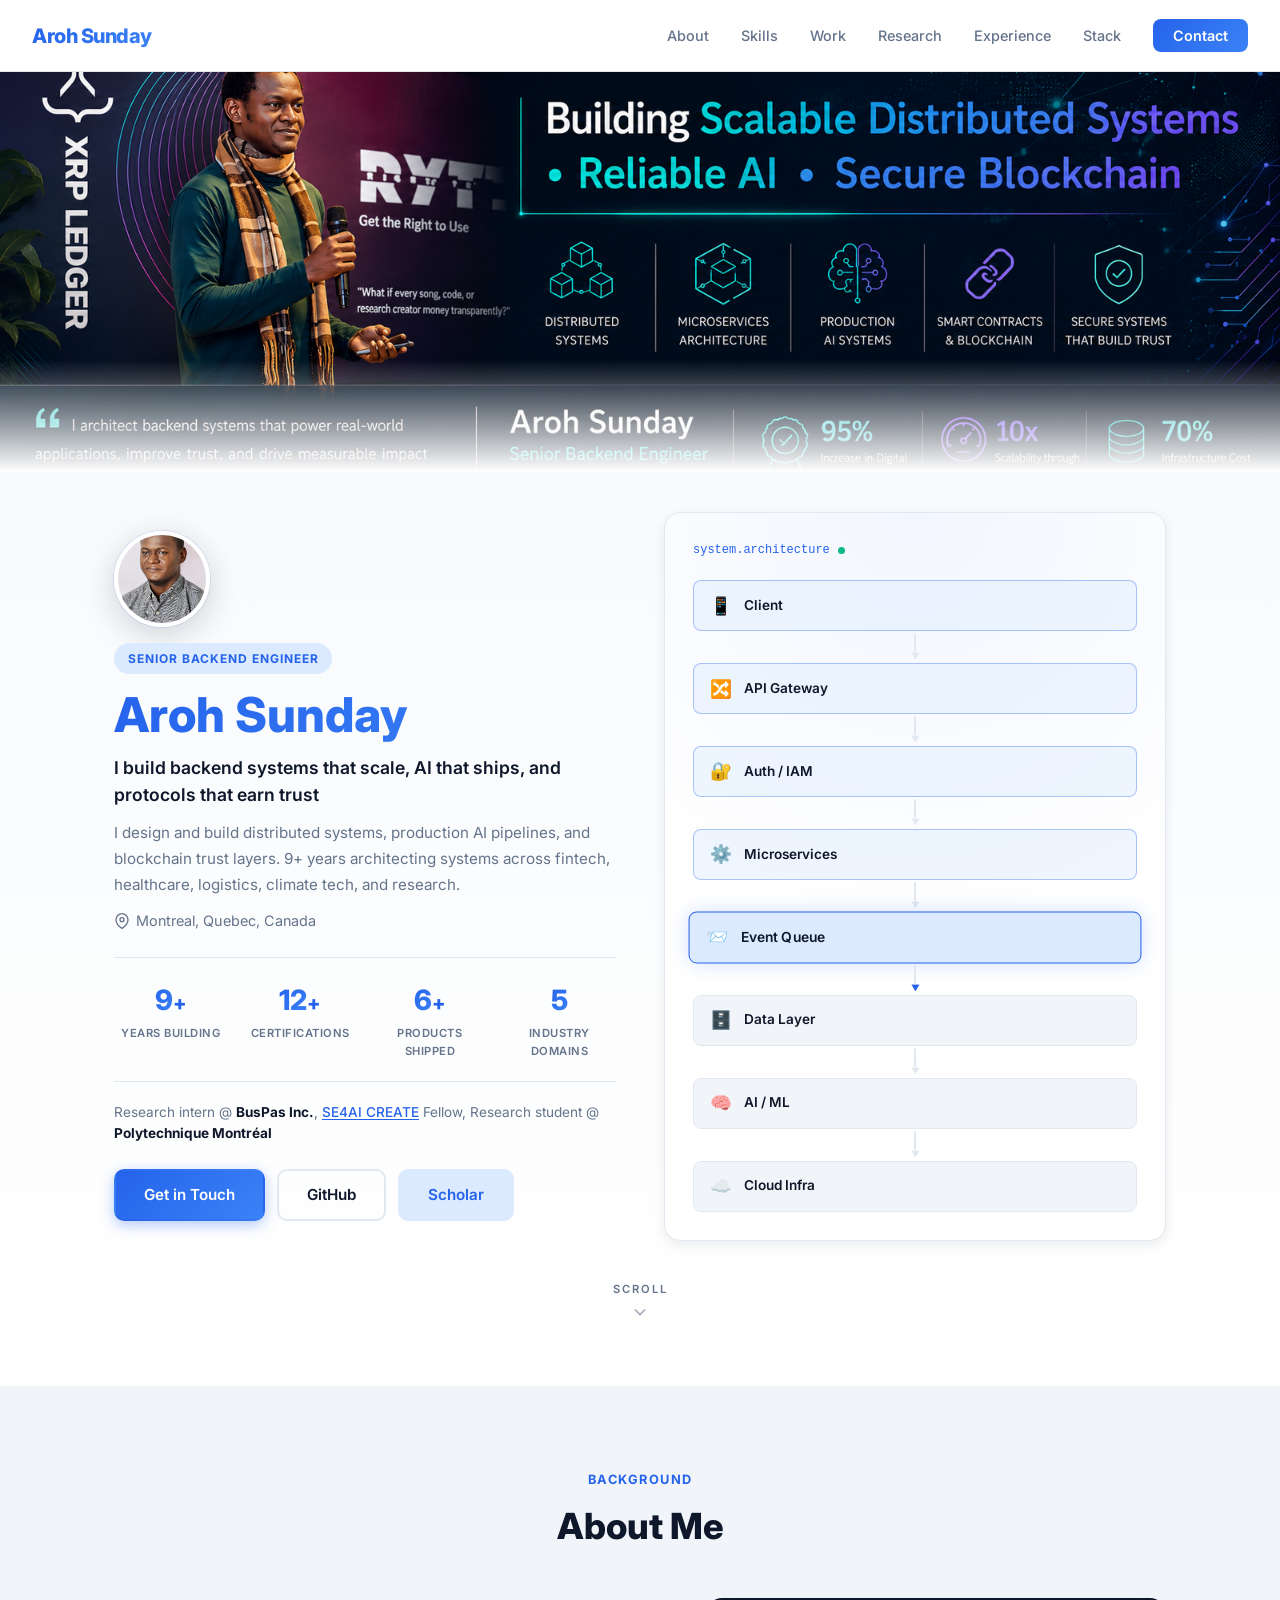
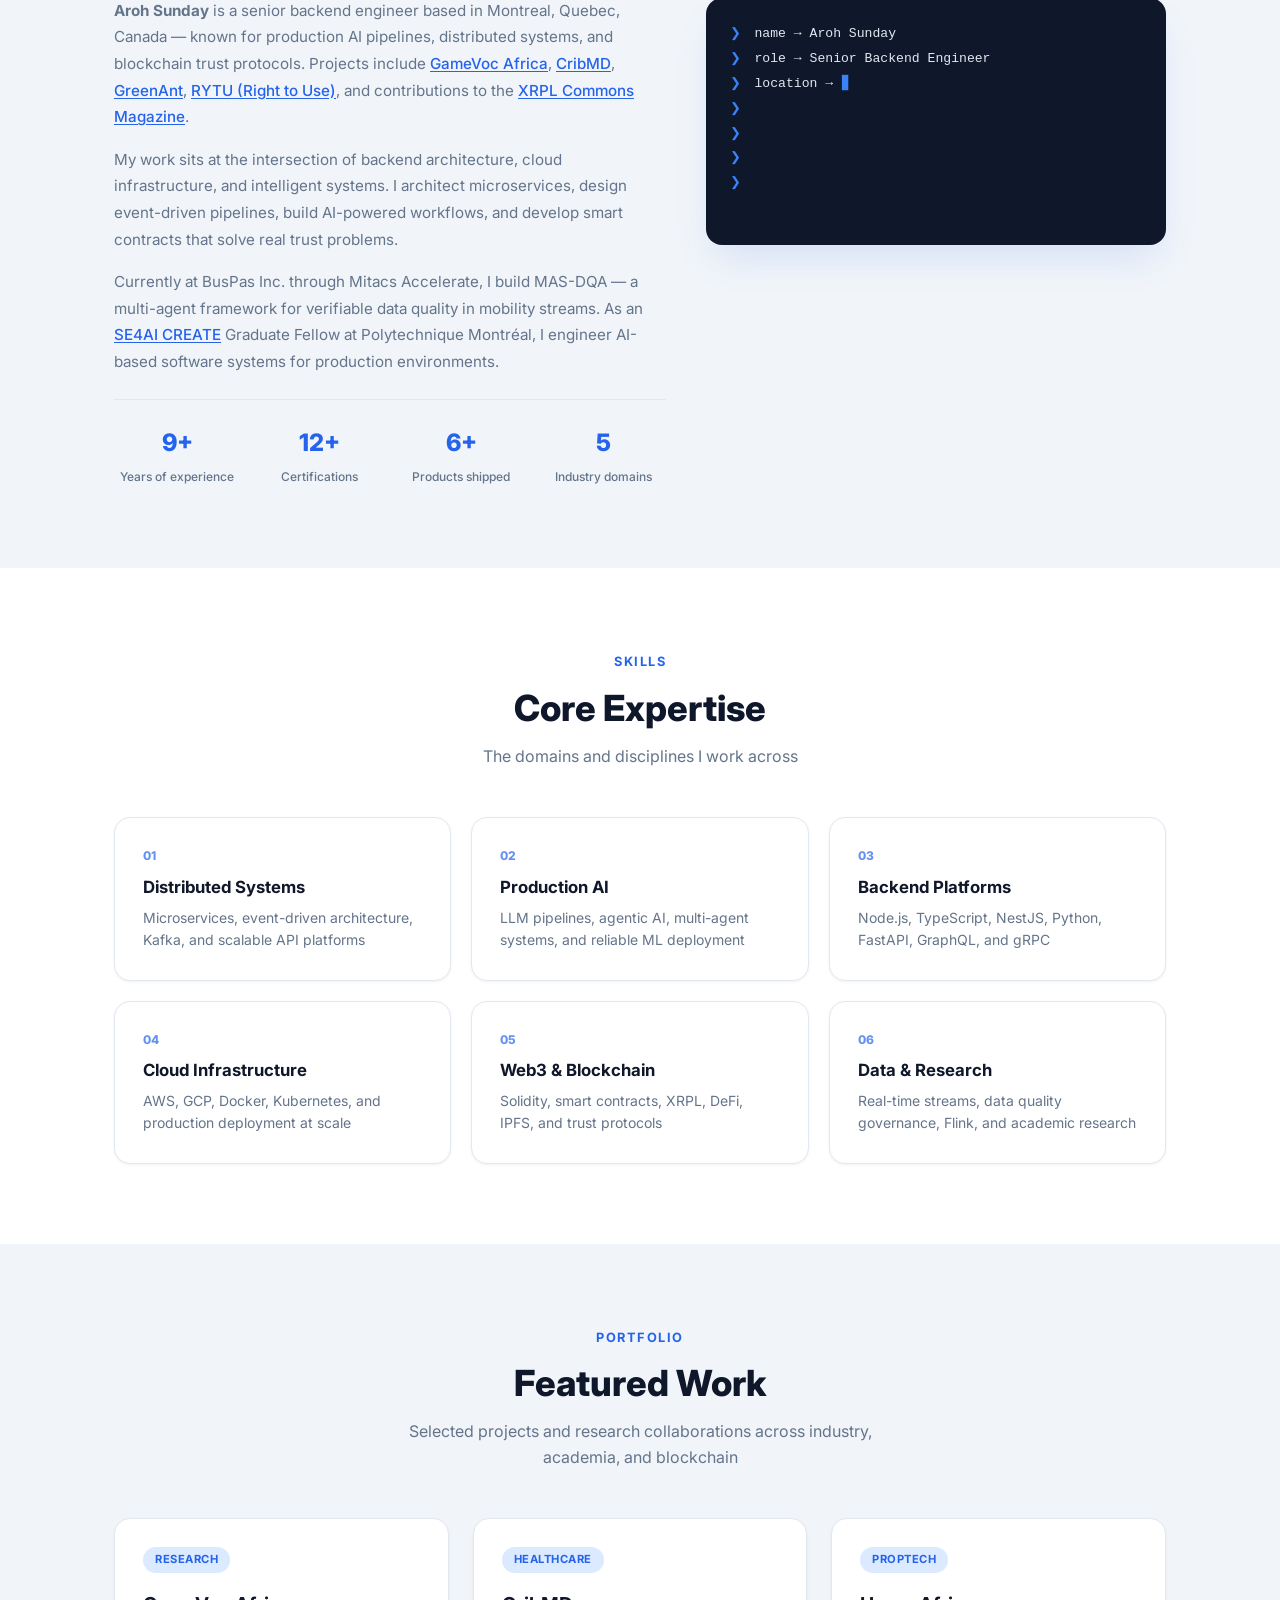
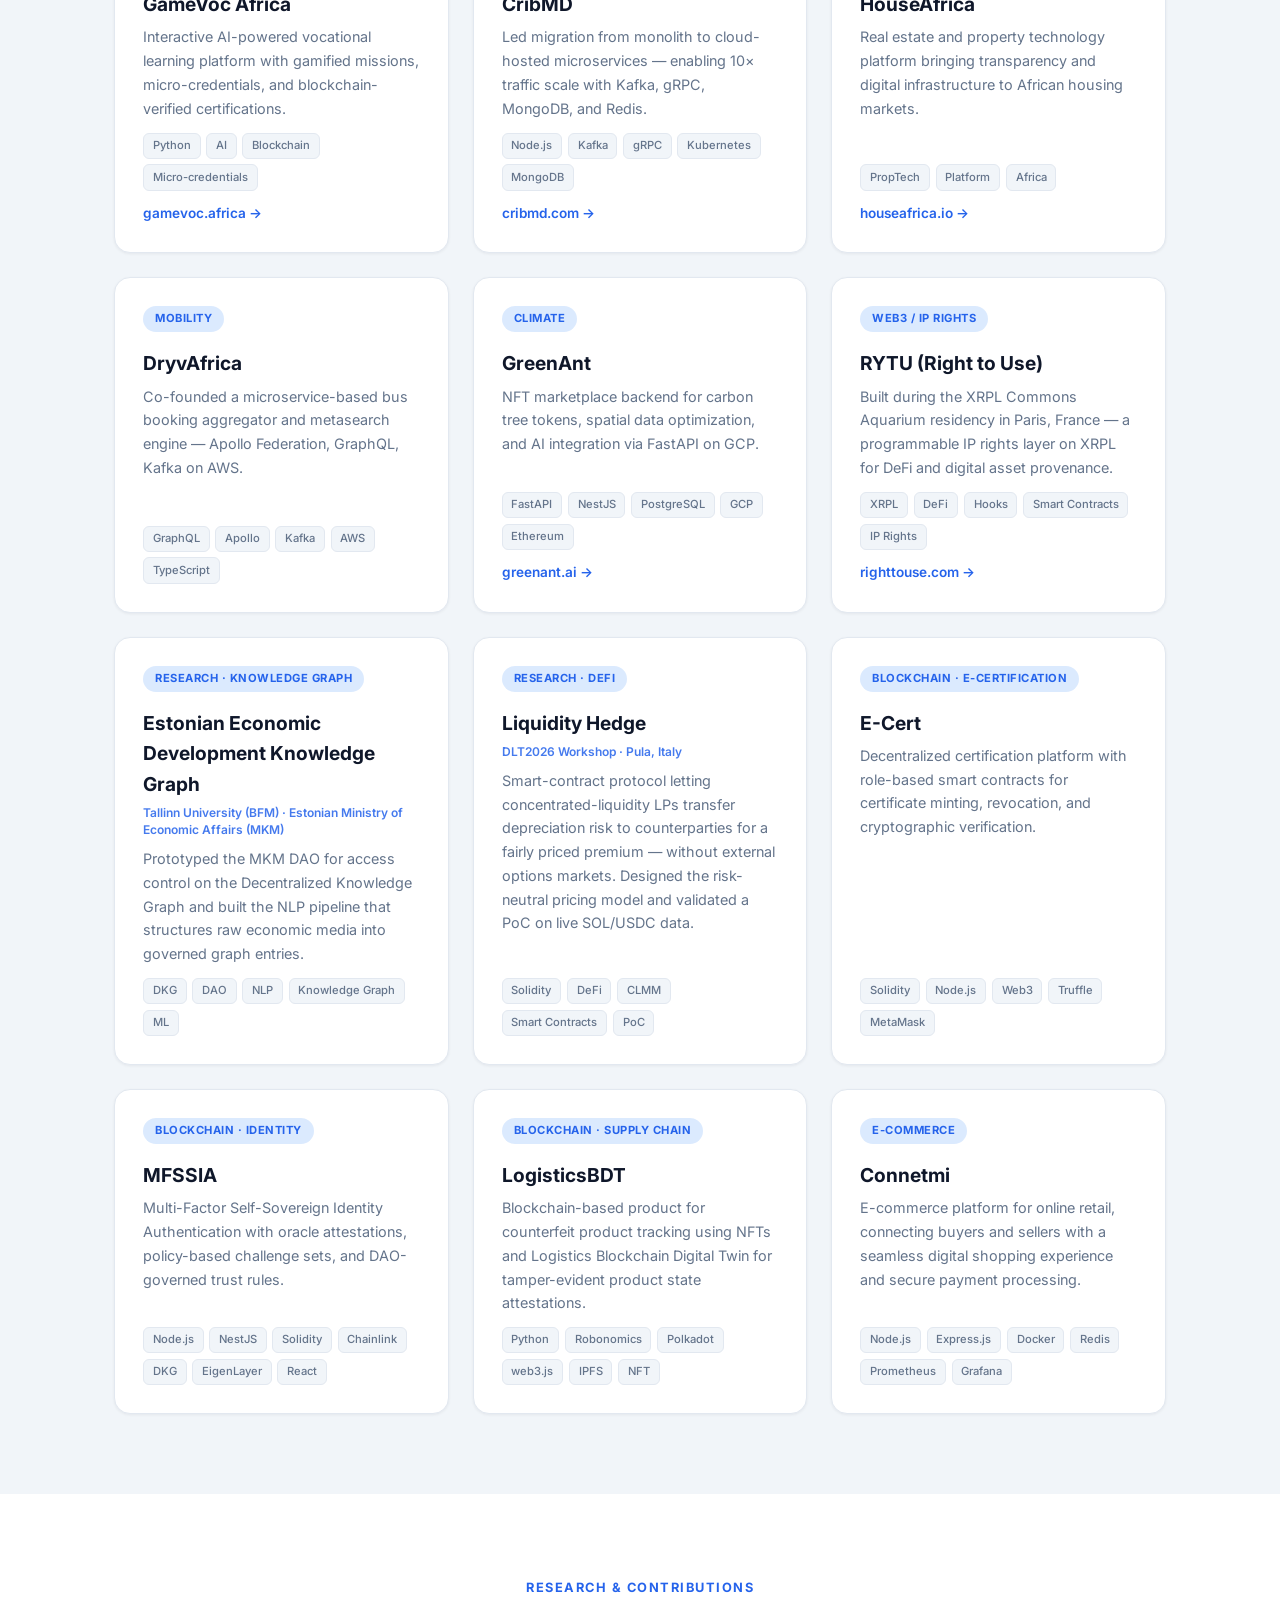
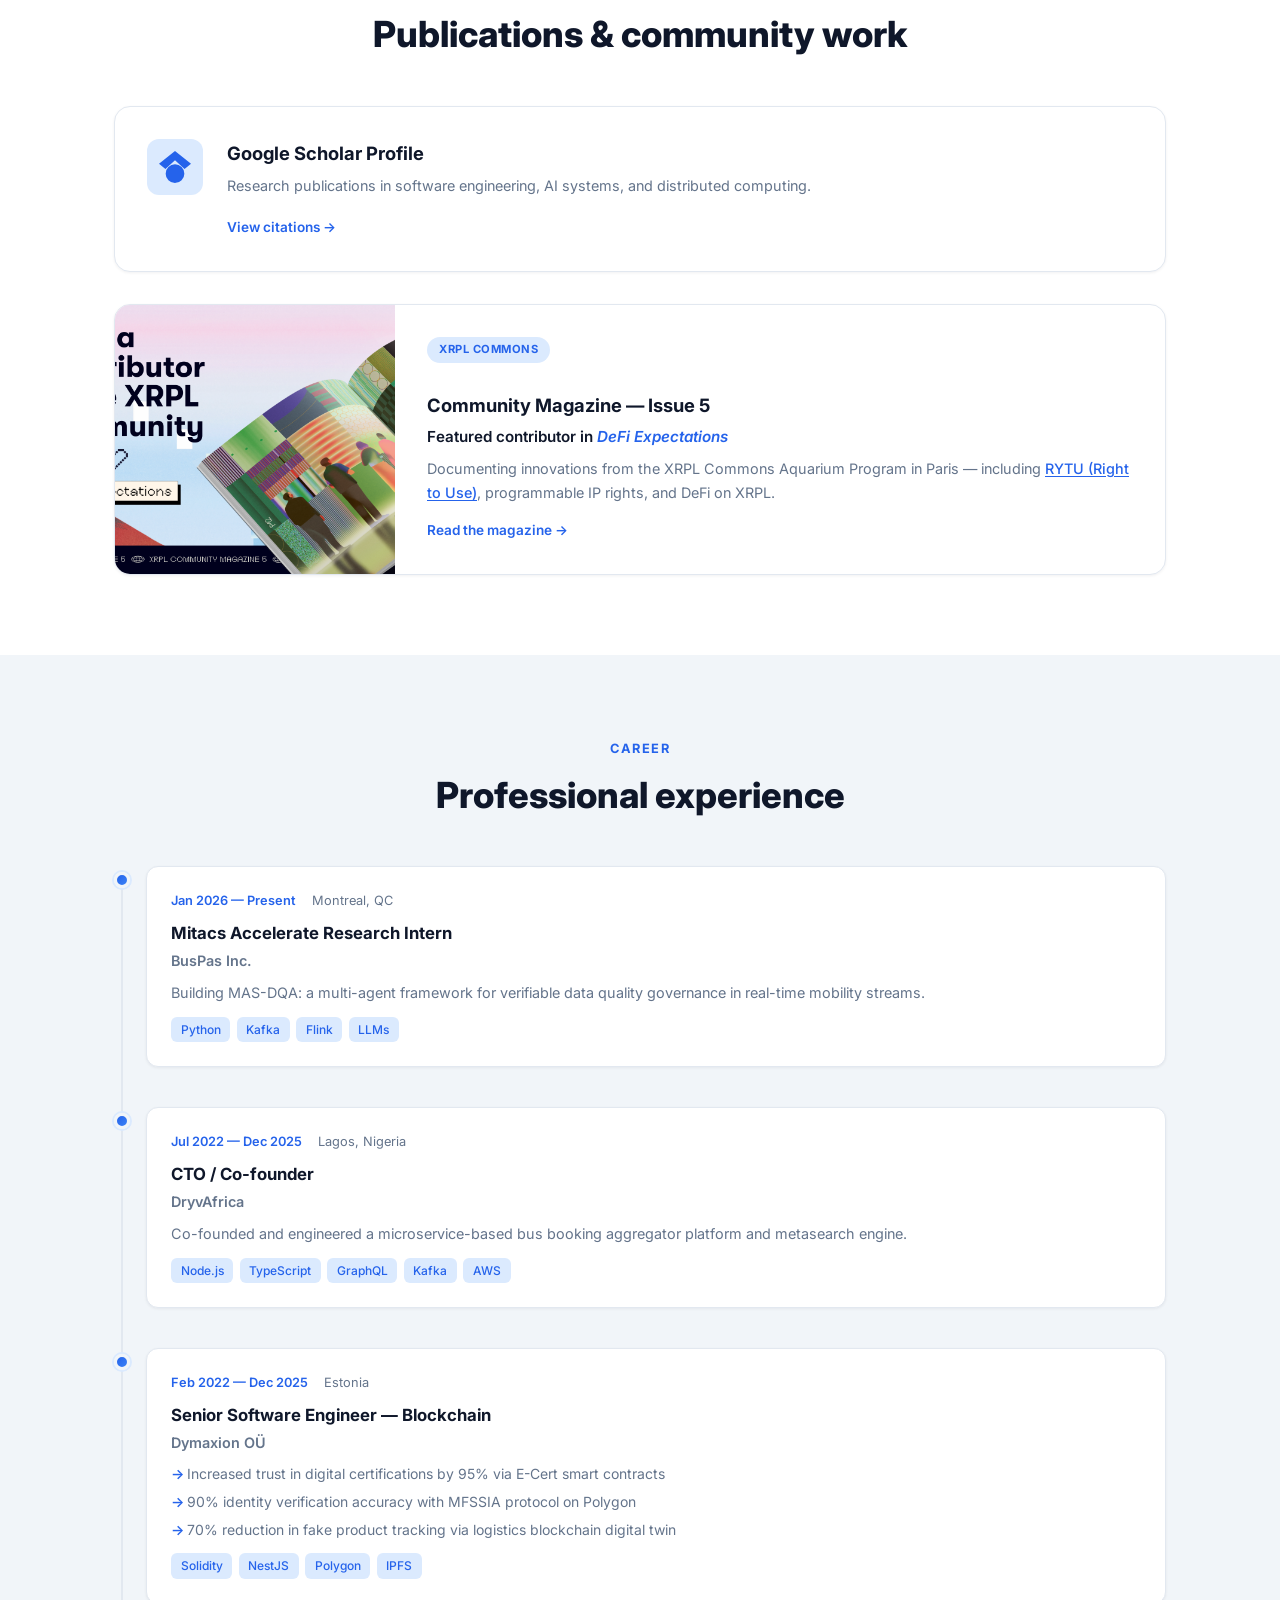
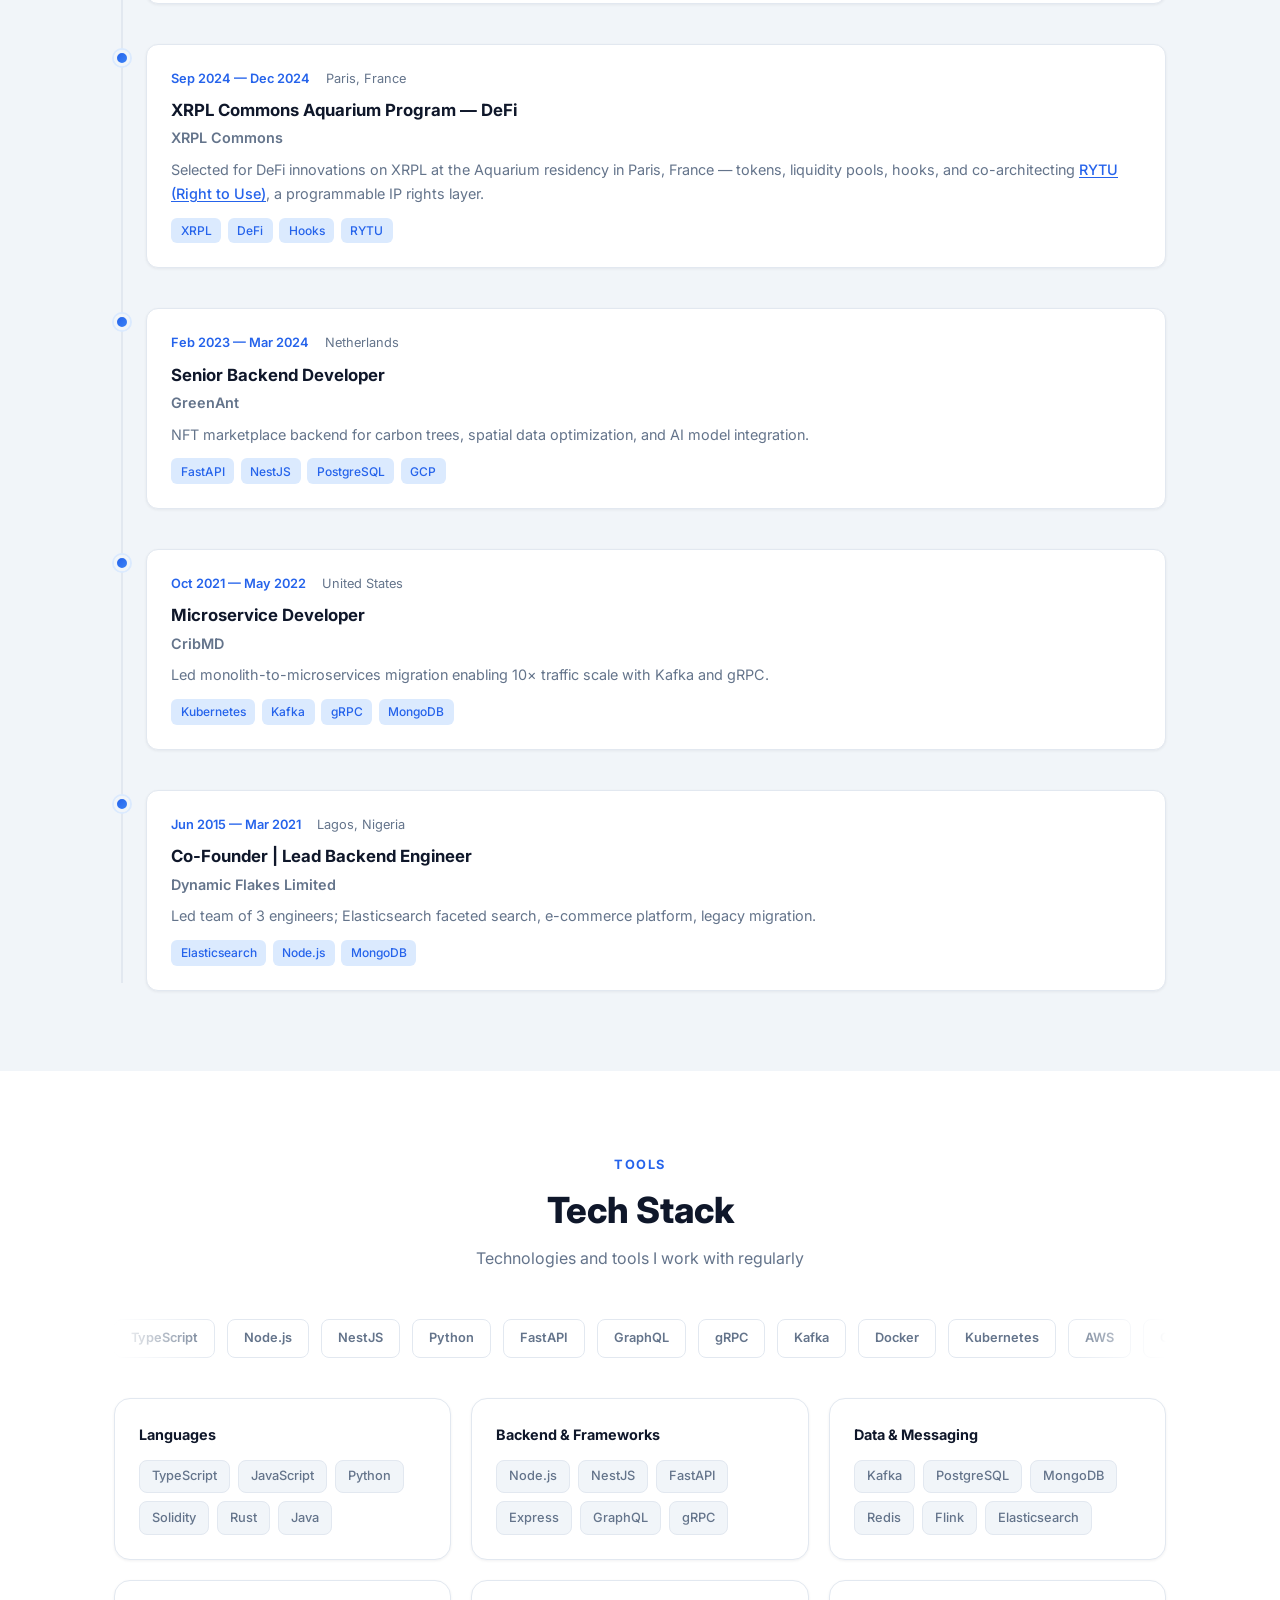
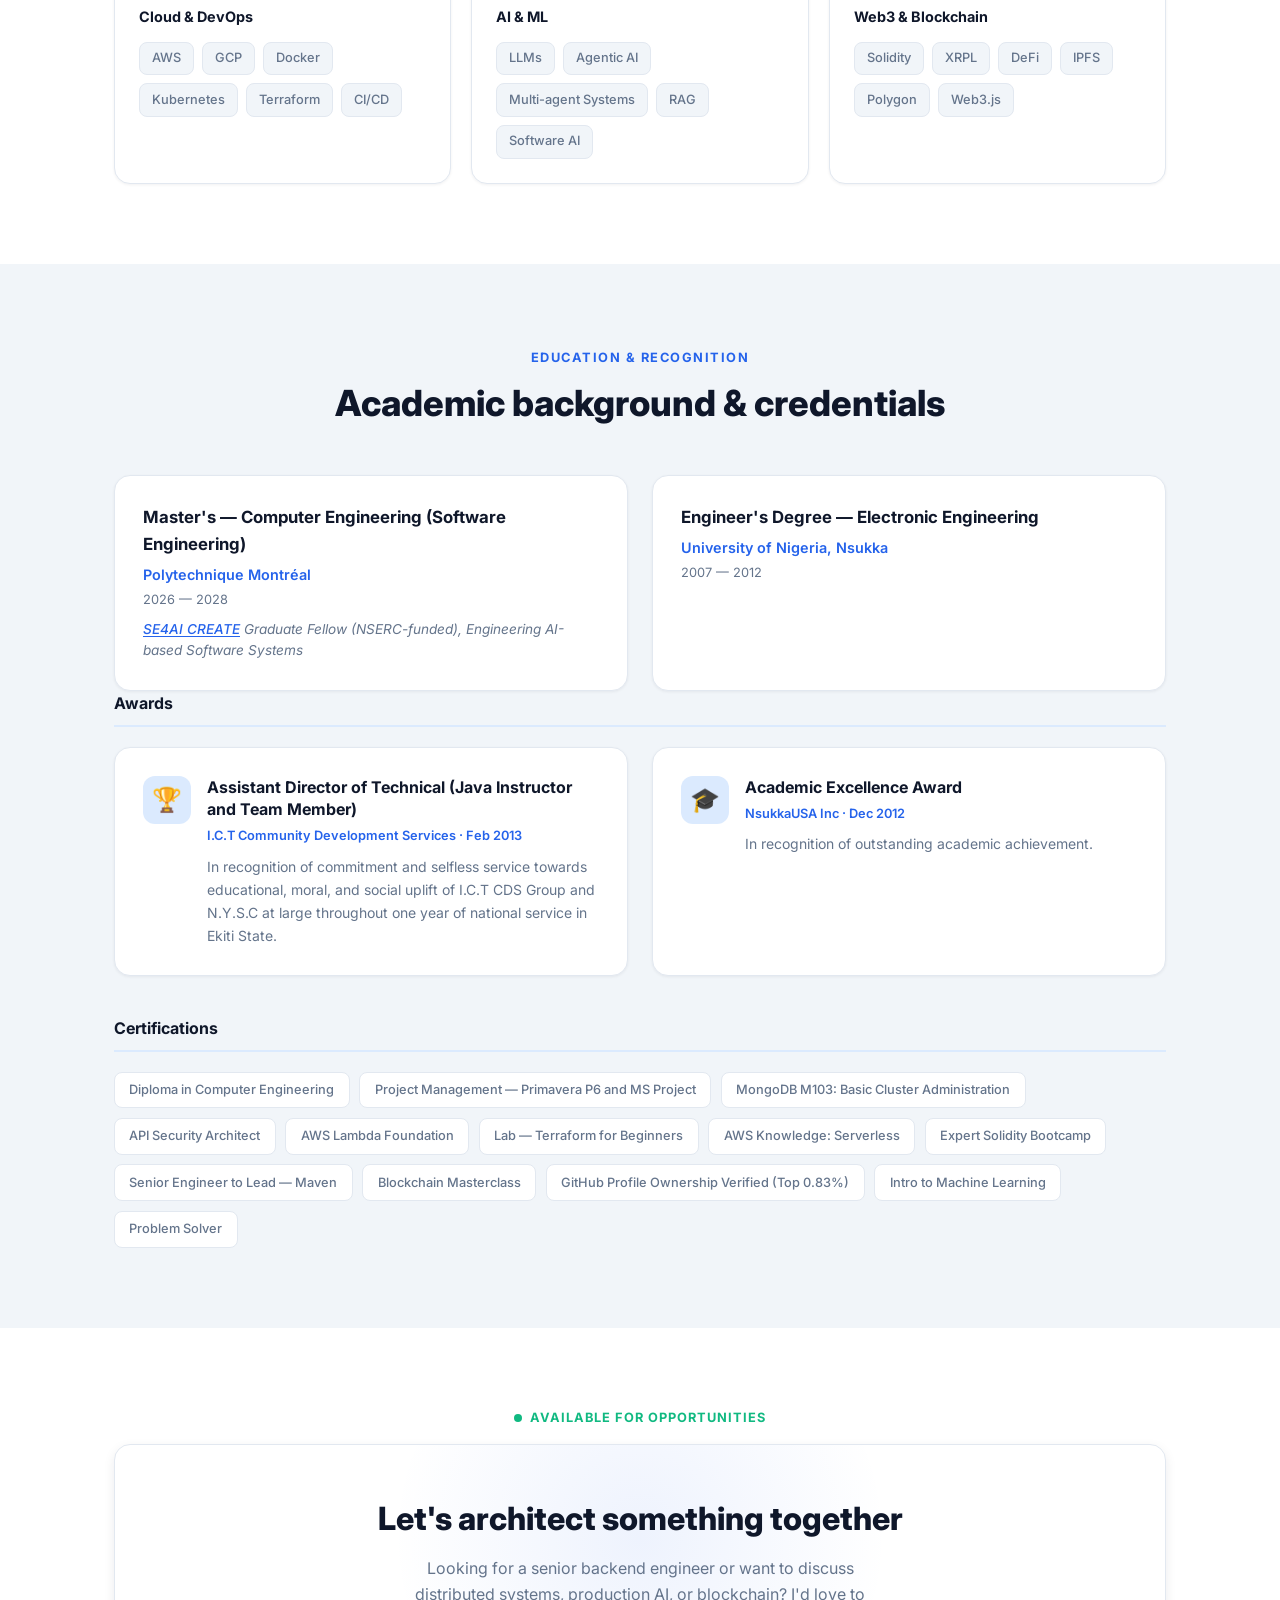
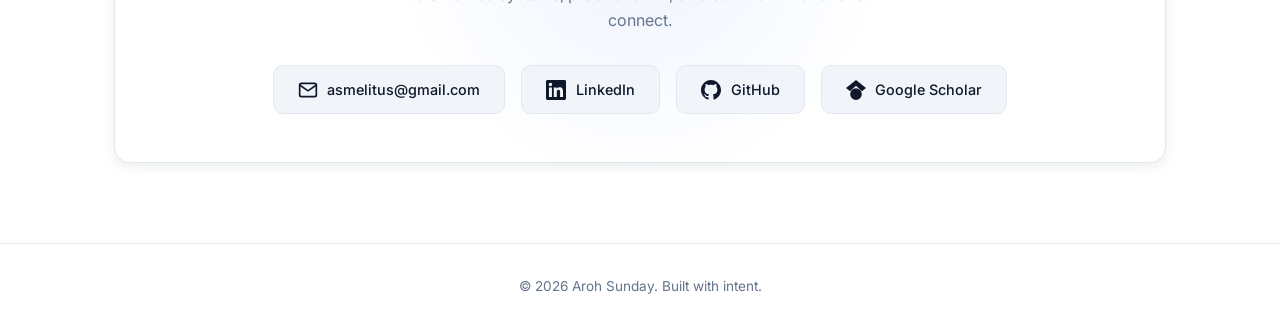
==== commit 68a3b9c3: "add some project" ====
--- a/index.html
+++ b/index.html
@@ -349,25 +349,43 @@
             <div class="project-stack"><span>XRPL</span><span>DeFi</span><span>Hooks</span><span>Smart Contracts</span><span>IP Rights</span></div>
             <span class="project-link">righttouse.com →</span>
           </a>
-          <article class="project-card project-card-static">
+          <article class="project-card">
             <div class="project-badge">Research · Knowledge Graph</div>
             <h3>Estonian Economic Development Knowledge Graph</h3>
             <p class="project-meta">Tallinn University (BFM) · Estonian Ministry of Economic Affairs (MKM)</p>
-            <p>Collaboration linking ERR broadcasts, National Library archives, and Statistics Estonia data into an economic knowledge graph. Prototyped the MKM DAO for access control on the Decentralized Knowledge Graph and built the NLP pipeline that structures raw economic media into governed graph entries.</p>
+            <p>Prototyped the MKM DAO for access control on the Decentralized Knowledge Graph and built the NLP pipeline that structures raw economic media into governed graph entries.</p>
             <div class="project-stack"><span>DKG</span><span>DAO</span><span>NLP</span><span>Knowledge Graph</span><span>ML</span></div>
           </article>
-          <article class="project-card project-card-static">
+          <article class="project-card">
             <div class="project-badge">Research · DeFi</div>
             <h3>Liquidity Hedge</h3>
             <p class="project-meta">DLT2026 Workshop · Pula, Italy</p>
-            <p>Smart-contract protocol letting concentrated-liquidity LPs transfer depreciation risk to counterparties for a fairly priced premium — without external options markets. Designed the risk-neutral pricing model and implemented a PoC validated on a year of live SOL/USDC data.</p>
+            <p>Smart-contract protocol letting concentrated-liquidity LPs transfer depreciation risk to counterparties for a fairly priced premium — without external options markets. Designed the risk-neutral pricing model and validated a PoC on live SOL/USDC data.</p>
             <div class="project-stack"><span>Solidity</span><span>DeFi</span><span>CLMM</span><span>Smart Contracts</span><span>PoC</span></div>
           </article>
-          <article class="project-card project-card-static">
-            <div class="project-badge">Blockchain</div>
-            <h3>Dymaxion</h3>
-            <p>Smart contracts for E-Cert, MFSSIA identity protocol, logistics blockchain digital twin — Solidity, Polygon, EigenLayer, IPFS.</p>
-            <div class="project-stack"><span>Solidity</span><span>Polygon</span><span>IPFS</span><span>EigenLayer</span><span>Web3.js</span></div>
+          <article class="project-card">
+            <div class="project-badge">Blockchain · E-Certification</div>
+            <h3>E-Cert</h3>
+            <p>Decentralized certification platform with role-based smart contracts for certificate minting, revocation, and cryptographic verification.</p>
+            <div class="project-stack"><span>Solidity</span><span>Node.js</span><span>Web3</span><span>Truffle</span><span>MetaMask</span></div>
+          </article>
+          <article class="project-card">
+            <div class="project-badge">Blockchain · Identity</div>
+            <h3>MFSSIA</h3>
+            <p>Multi-Factor Self-Sovereign Identity Authentication with oracle attestations, policy-based challenge sets, and DAO-governed trust rules.</p>
+            <div class="project-stack"><span>Node.js</span><span>NestJS</span><span>Solidity</span><span>Chainlink</span><span>DKG</span><span>EigenLayer</span><span>React</span></div>
+          </article>
+          <article class="project-card">
+            <div class="project-badge">Blockchain · Supply Chain</div>
+            <h3>LogisticsBDT</h3>
+            <p>Blockchain-based product for counterfeit product tracking using NFTs and Logistics Blockchain Digital Twin for tamper-evident product state attestations.</p>
+            <div class="project-stack"><span>Python</span><span>Robonomics</span><span>Polkadot</span><span>web3.js</span><span>IPFS</span><span>NFT</span></div>
+          </article>
+          <article class="project-card">
+            <div class="project-badge">E-Commerce</div>
+            <h3>Connetmi</h3>
+            <p>E-commerce platform for online retail, connecting buyers and sellers with a seamless digital shopping experience and secure payment processing.</p>
+            <div class="project-stack"><span>Node.js</span><span>Express.js</span><span>Docker</span><span>Redis</span><span>Prometheus</span><span>Grafana</span></div>
           </article>
         </div>
       </div>
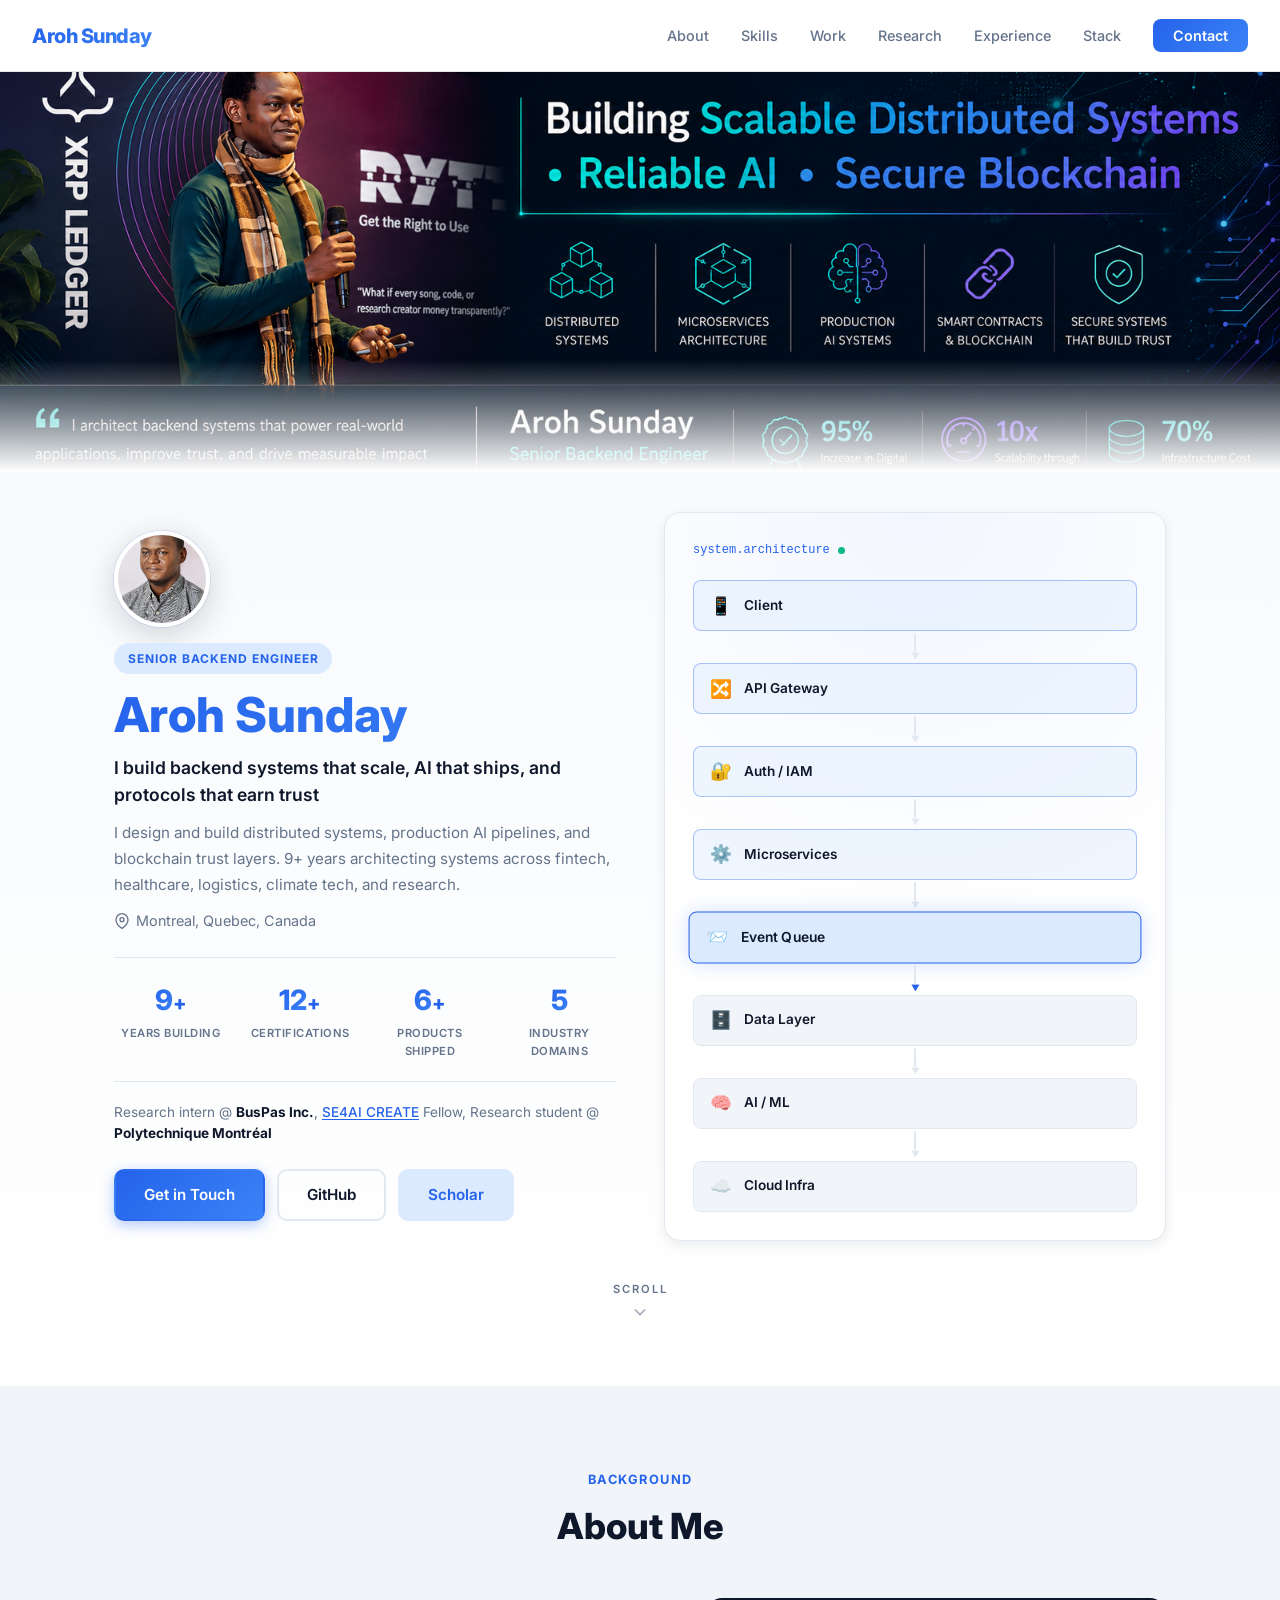
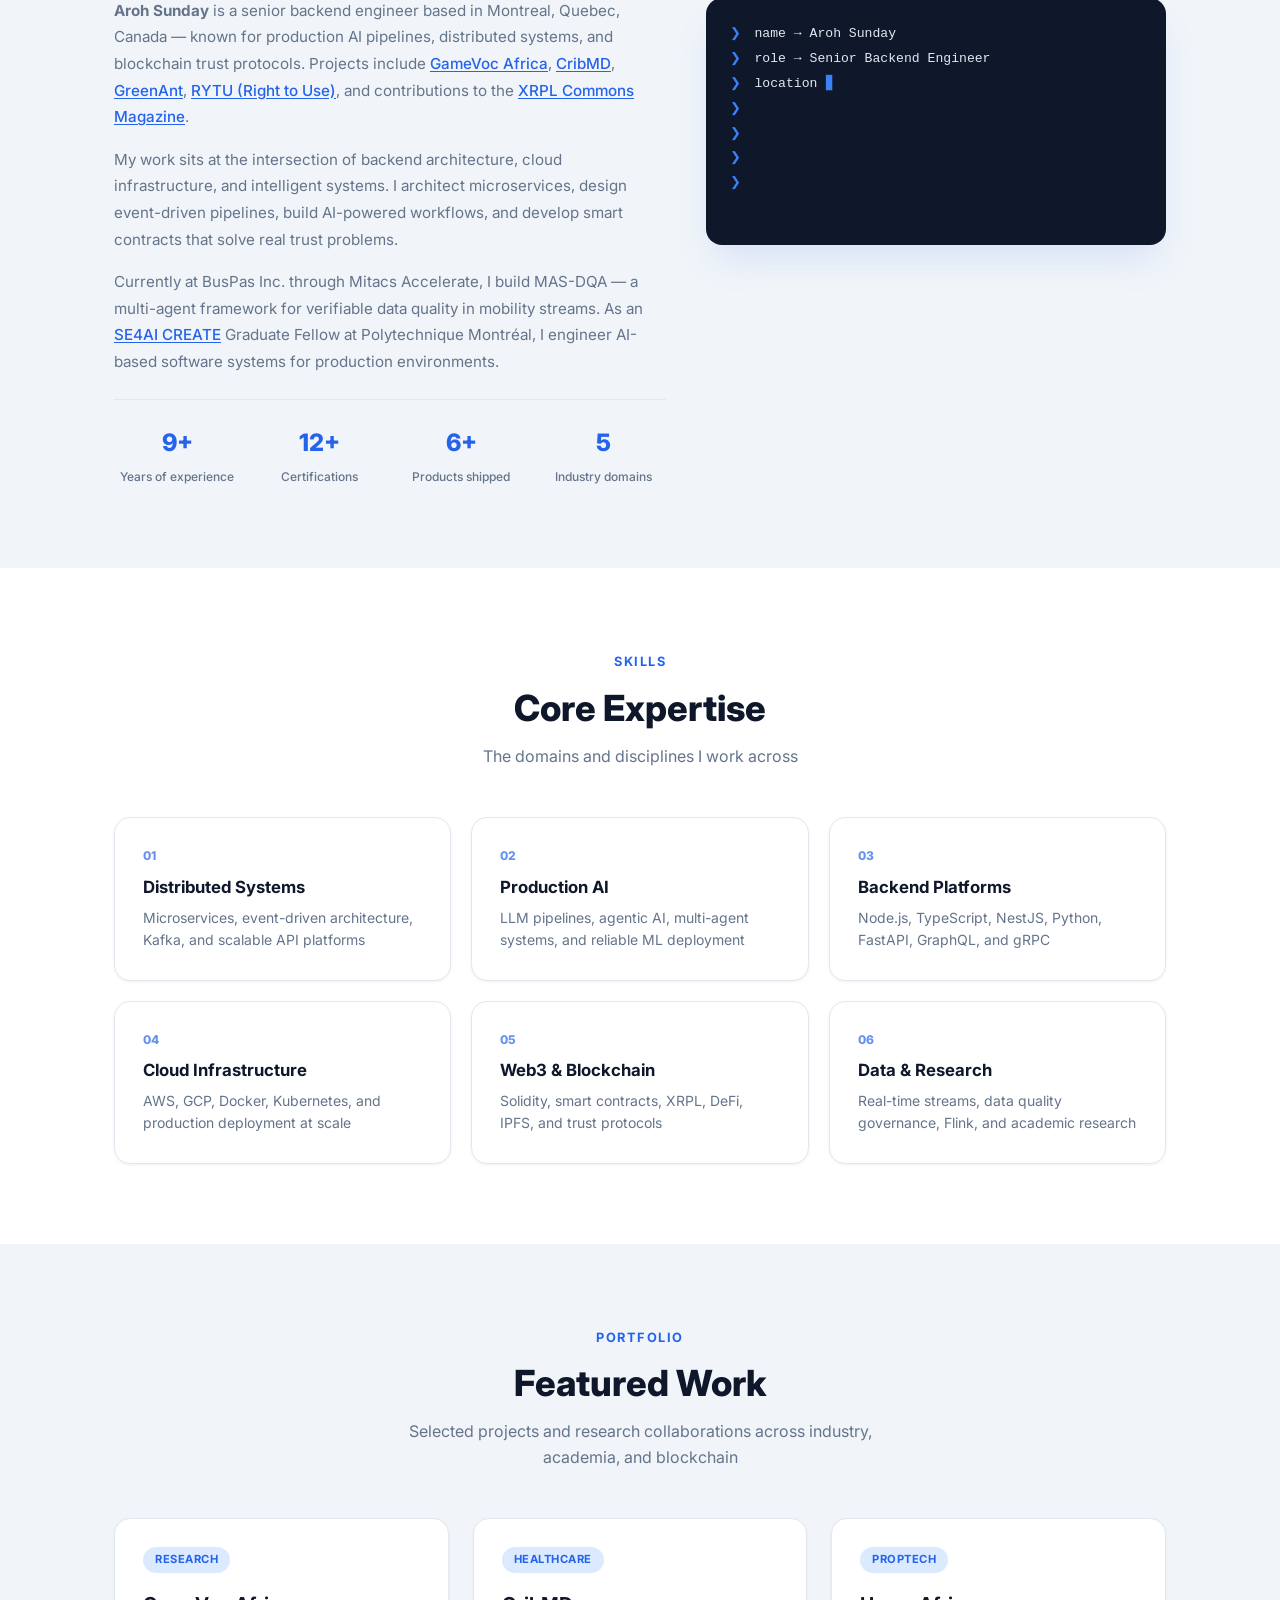
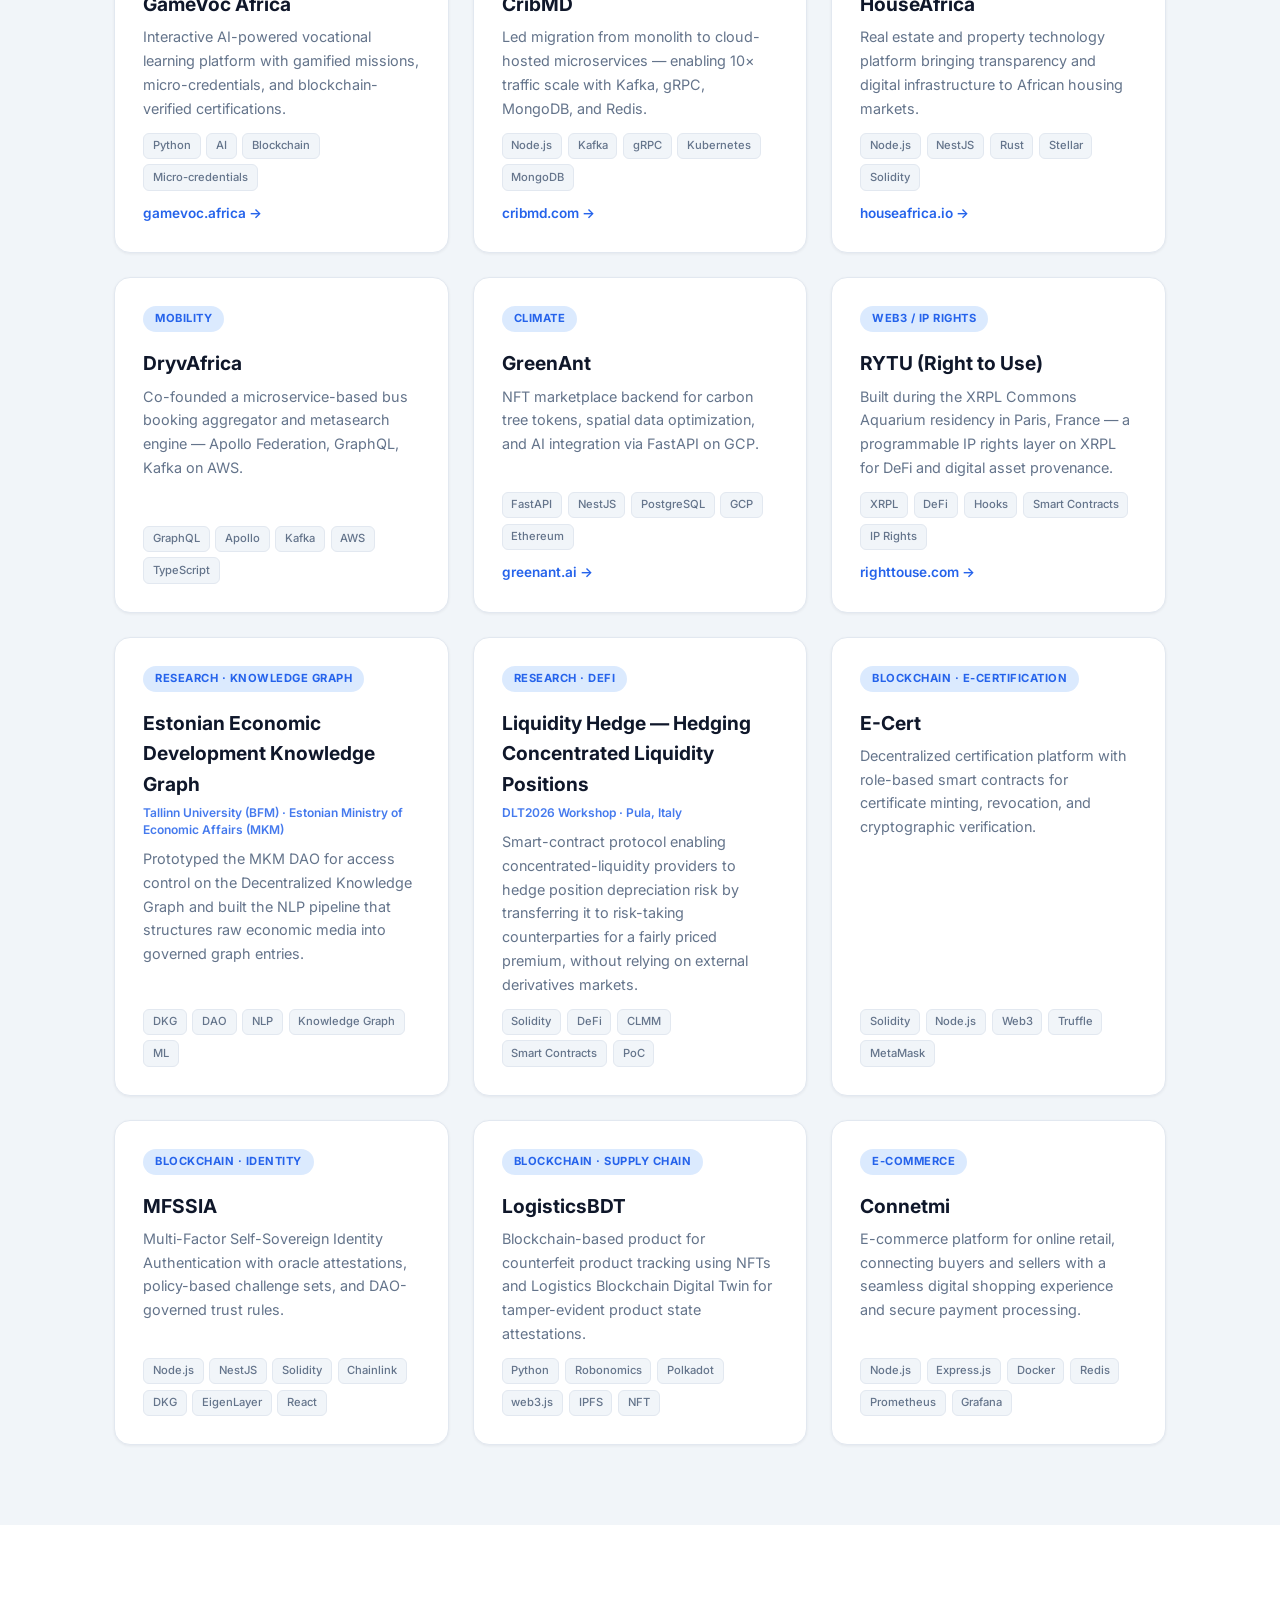
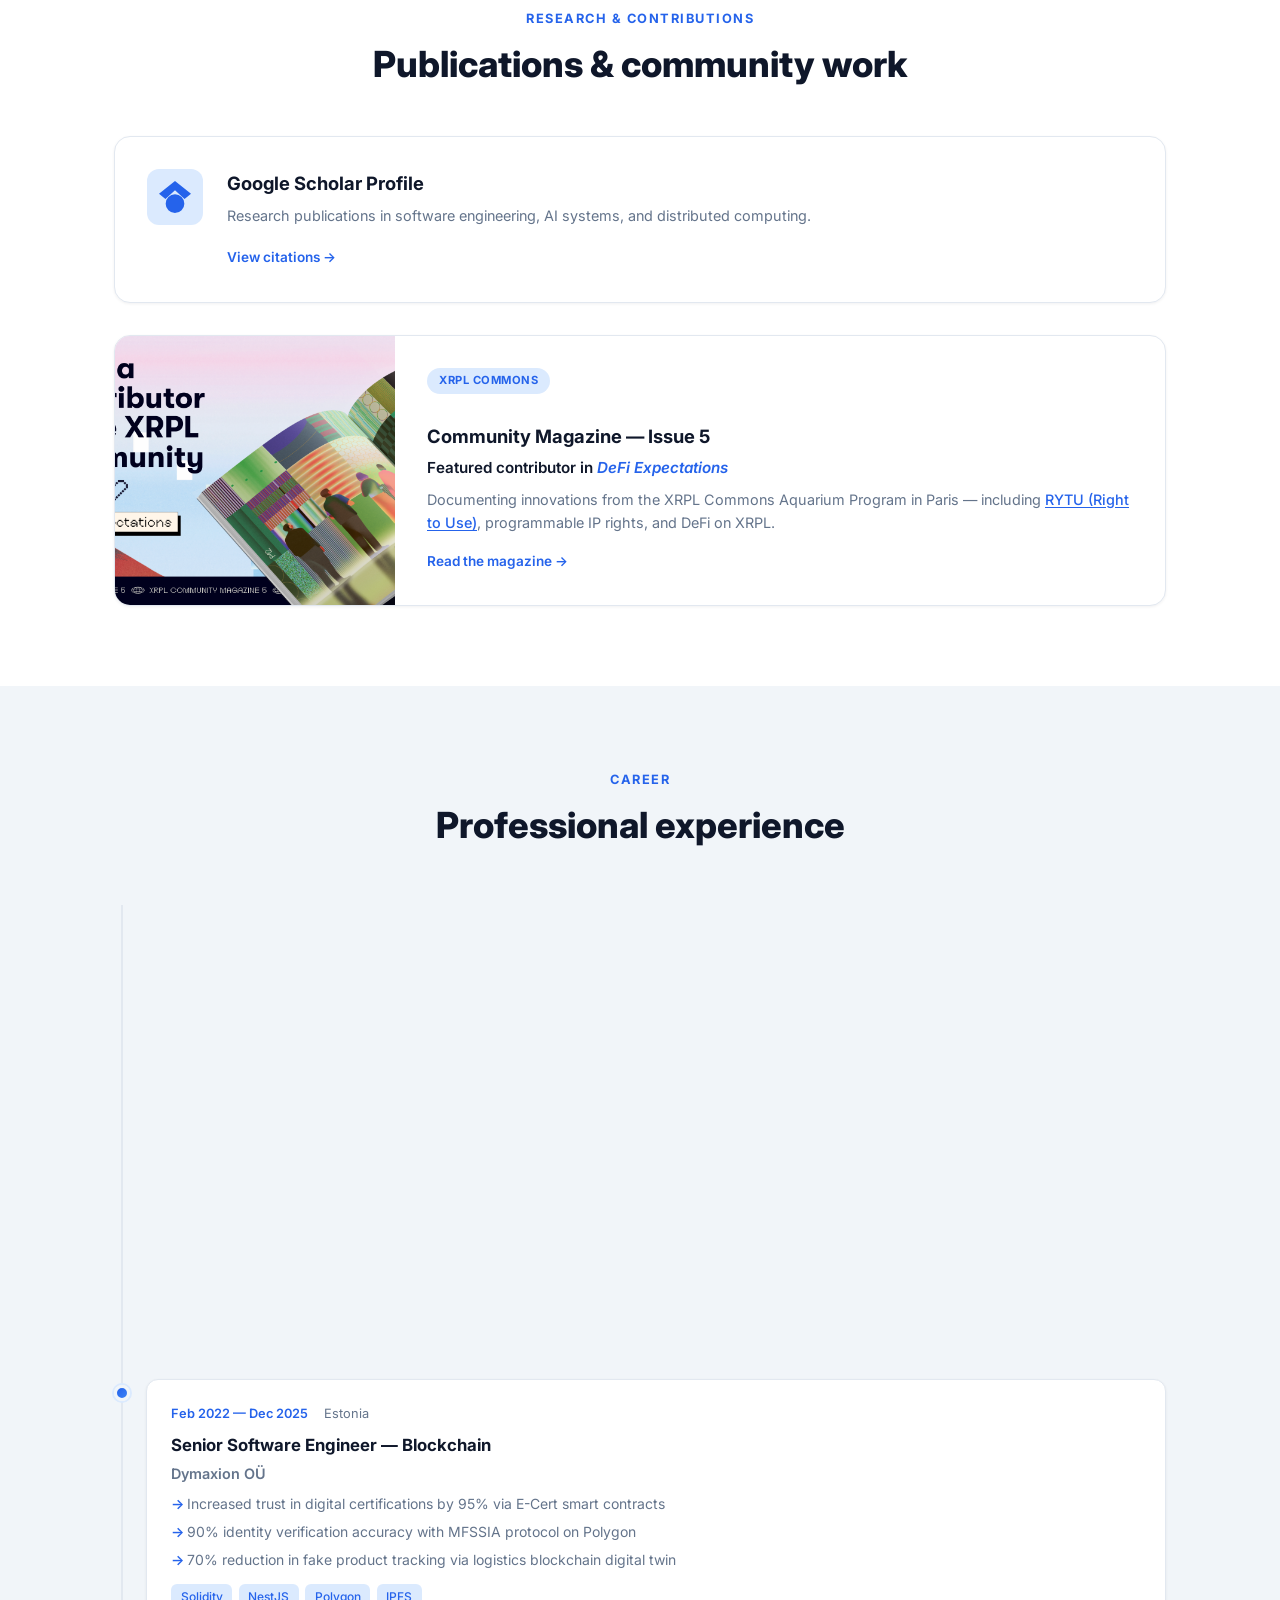
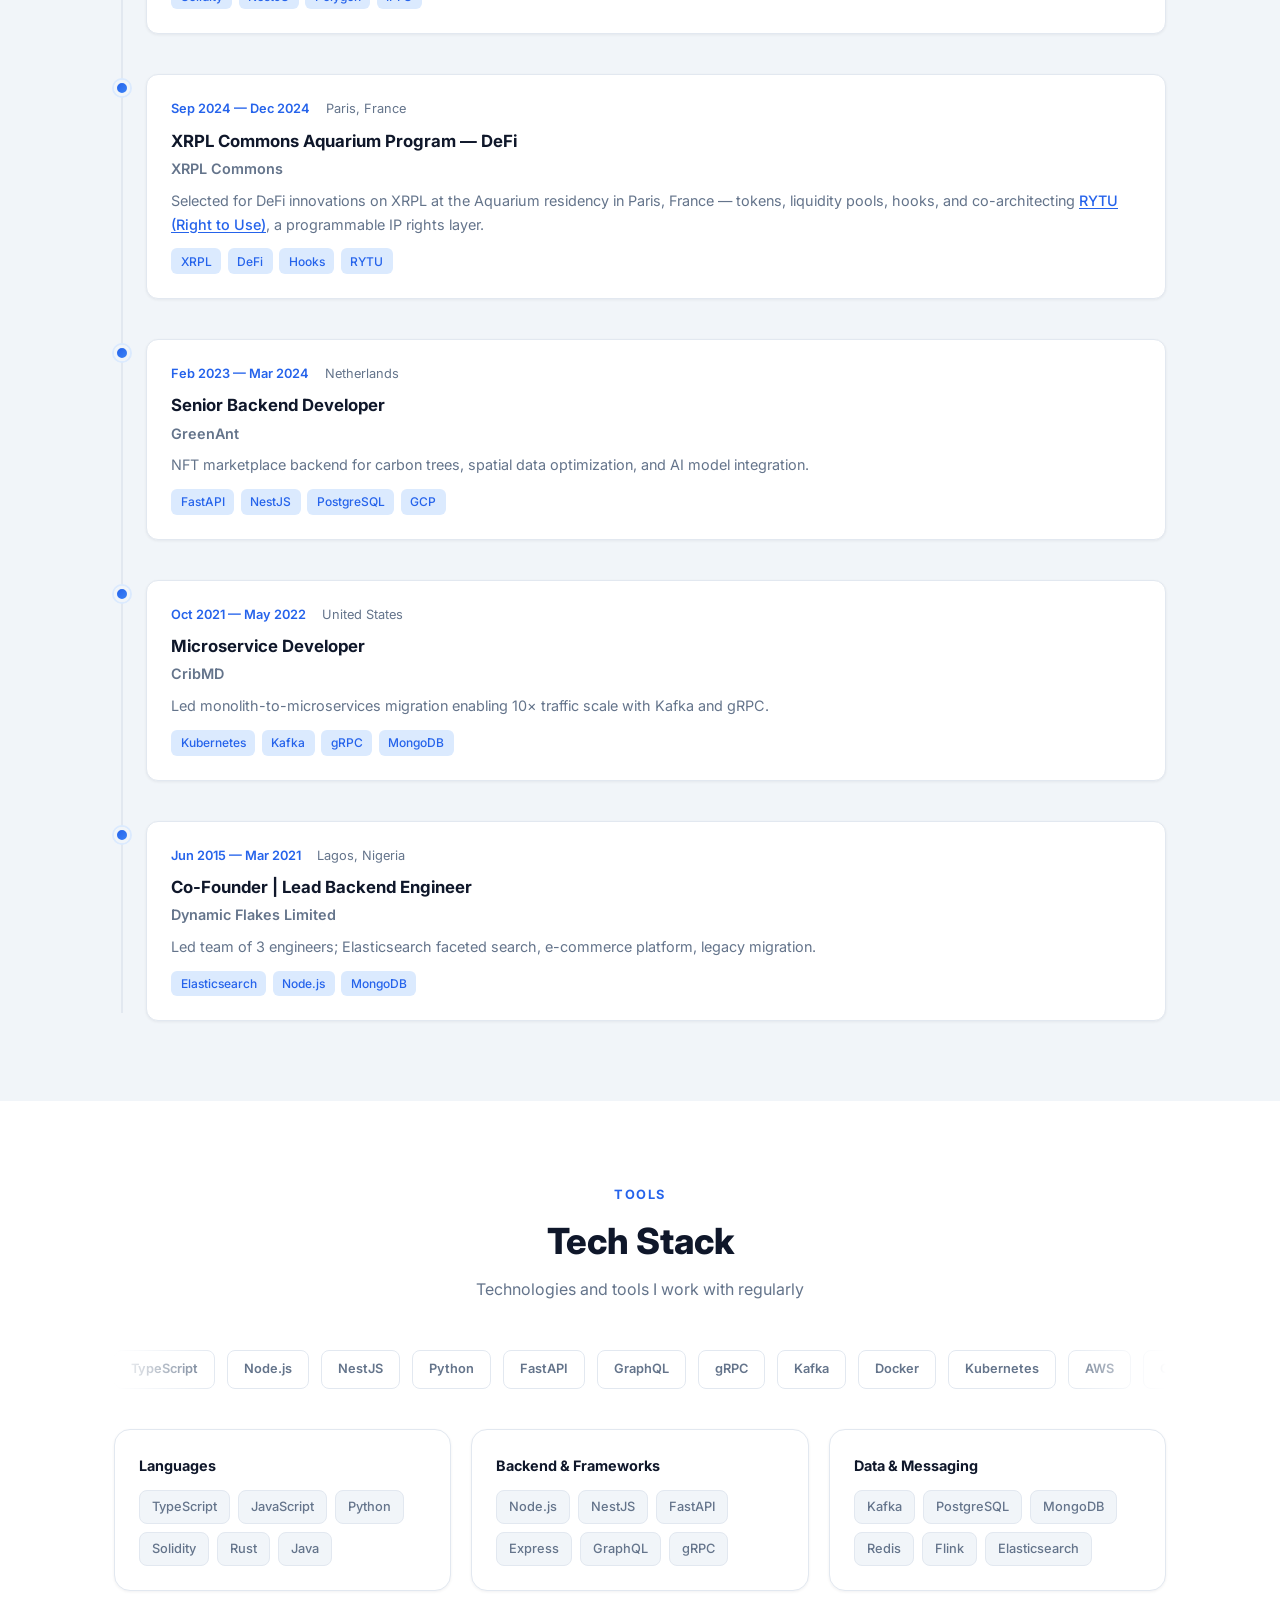
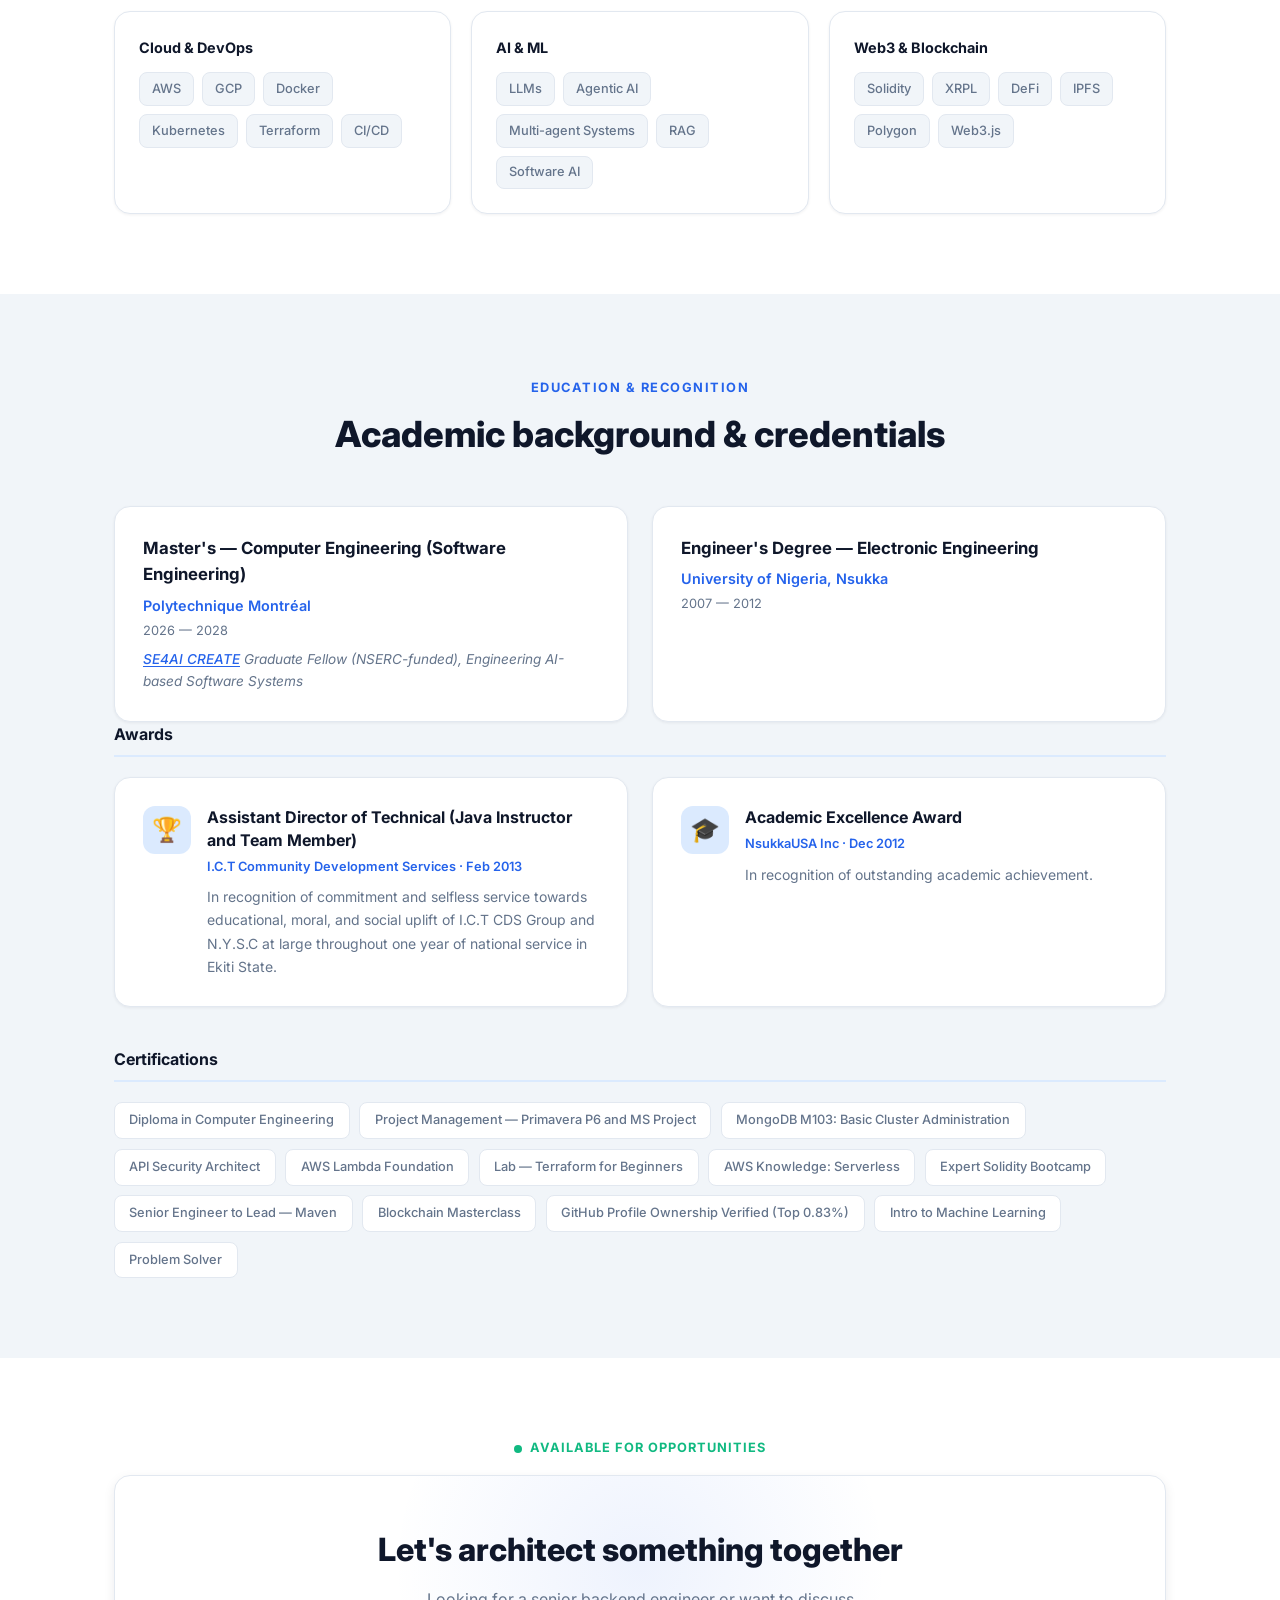
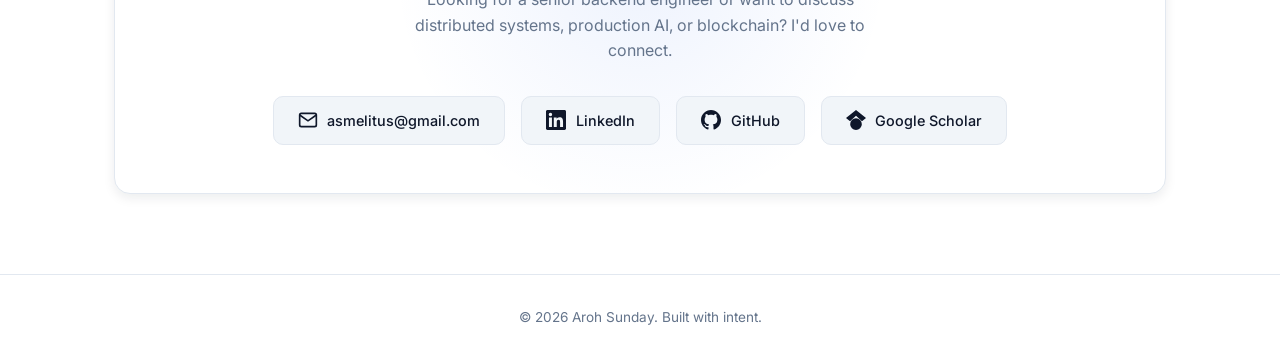
==== commit 79856eda: "add tech stack to Houseafrica" ====
--- a/index.html
+++ b/index.html
@@ -326,7 +326,7 @@
             <div class="project-badge">PropTech</div>
             <h3>HouseAfrica</h3>
             <p>Real estate and property technology platform bringing transparency and digital infrastructure to African housing markets.</p>
-            <div class="project-stack"><span>PropTech</span><span>Platform</span><span>Africa</span></div>
+            <div class="project-stack"><span>Node.js</span><span>NestJS</span><span>Rust</span><span>Stellar</span><span>Solidity</span></div>
             <span class="project-link">houseafrica.io →</span>
           </a>
           <article class="project-card project-card-static">
@@ -358,9 +358,9 @@
           </article>
           <article class="project-card">
             <div class="project-badge">Research · DeFi</div>
-            <h3>Liquidity Hedge</h3>
+            <h3>Liquidity Hedge — Hedging Concentrated Liquidity Positions</h3>
             <p class="project-meta">DLT2026 Workshop · Pula, Italy</p>
-            <p>Smart-contract protocol letting concentrated-liquidity LPs transfer depreciation risk to counterparties for a fairly priced premium — without external options markets. Designed the risk-neutral pricing model and validated a PoC on live SOL/USDC data.</p>
+            <p>Smart-contract protocol enabling concentrated-liquidity providers to hedge position depreciation risk by transferring it to risk-taking counterparties for a fairly priced premium, without relying on external derivatives markets.</p>
             <div class="project-stack"><span>Solidity</span><span>DeFi</span><span>CLMM</span><span>Smart Contracts</span><span>PoC</span></div>
           </article>
           <article class="project-card">
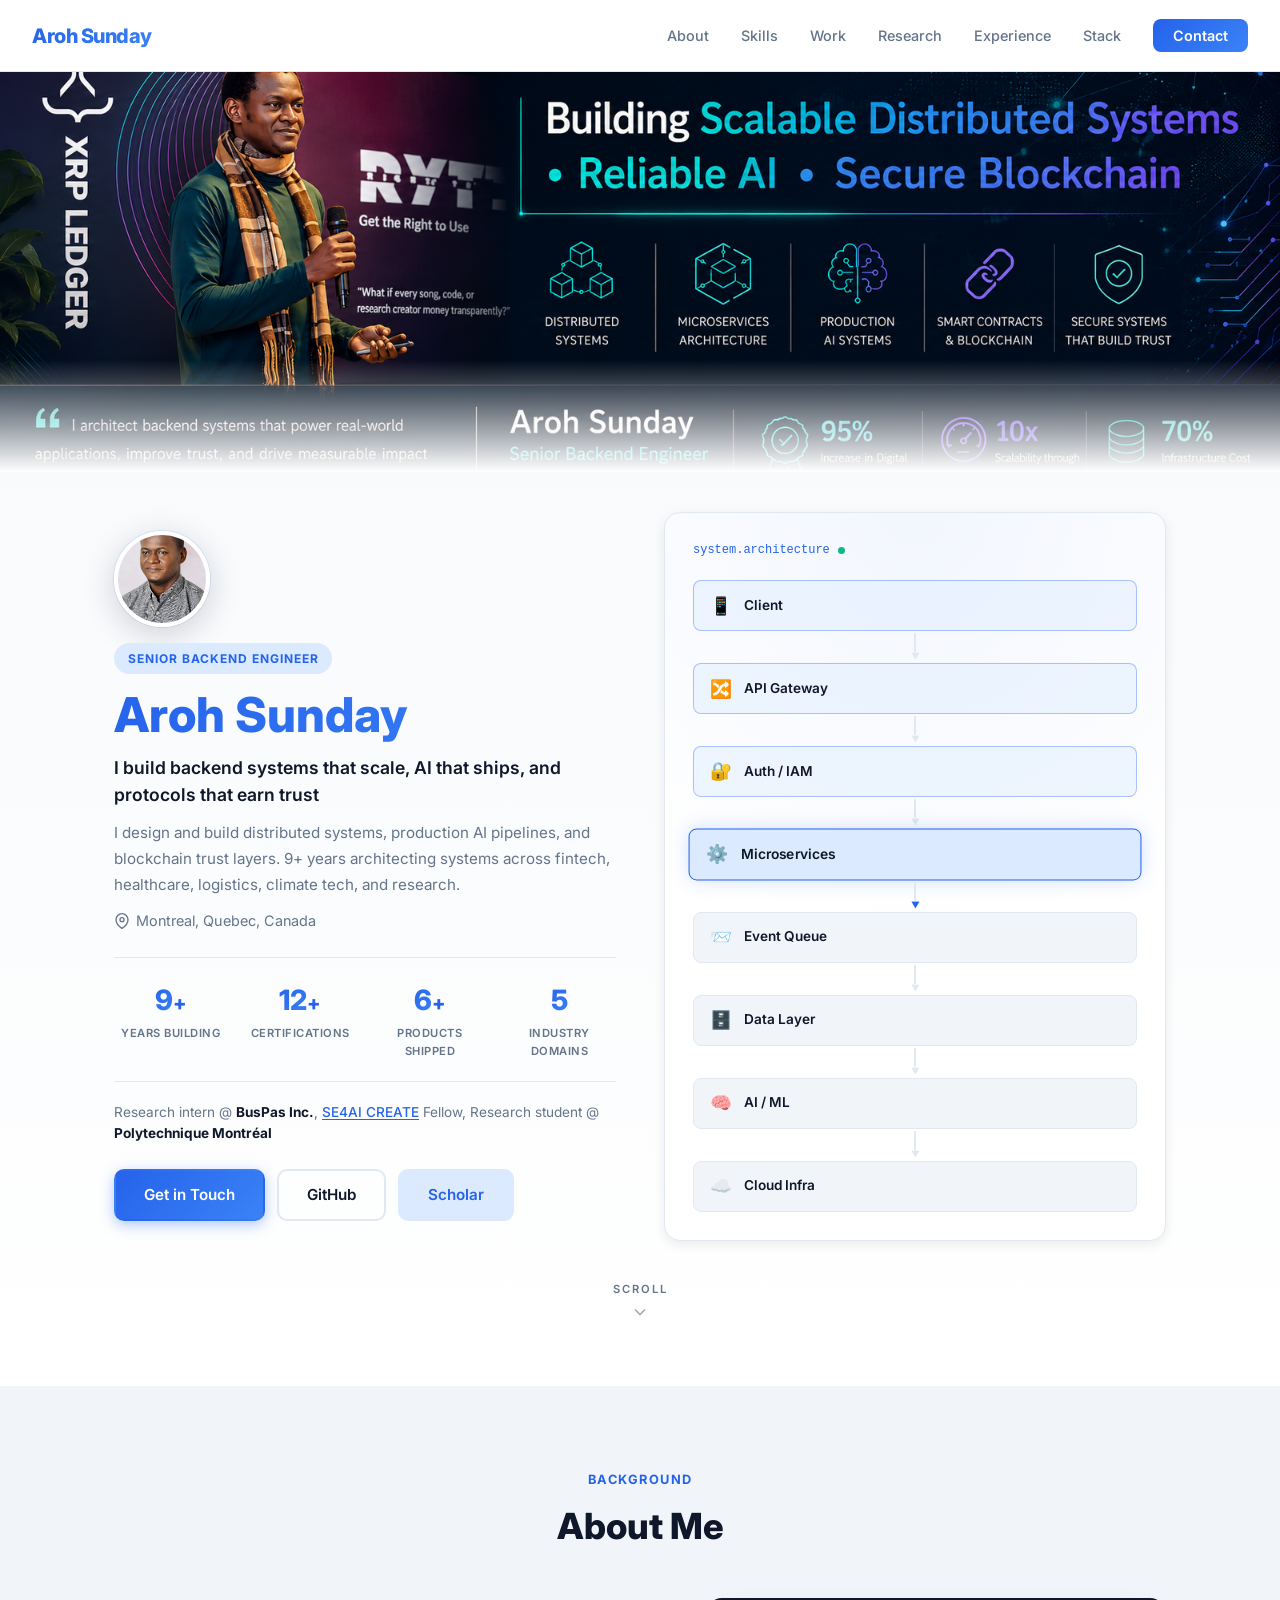
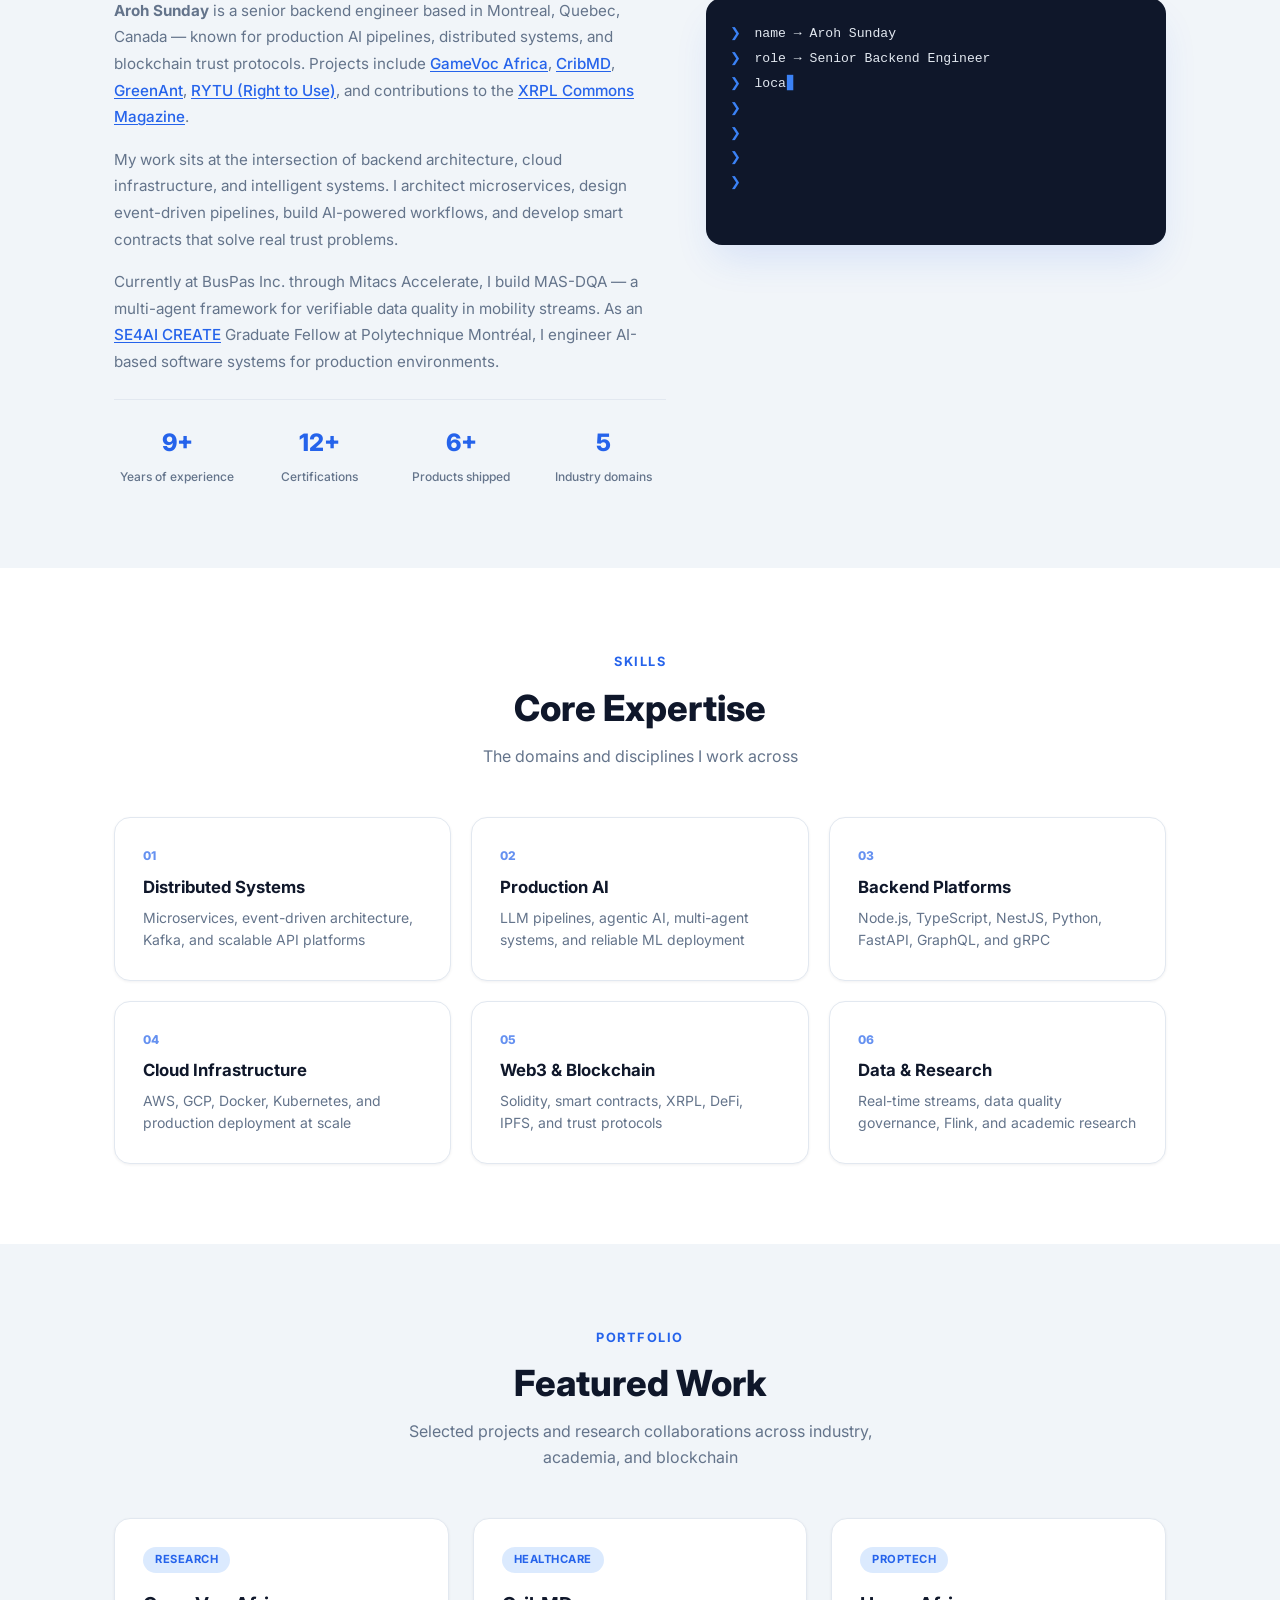
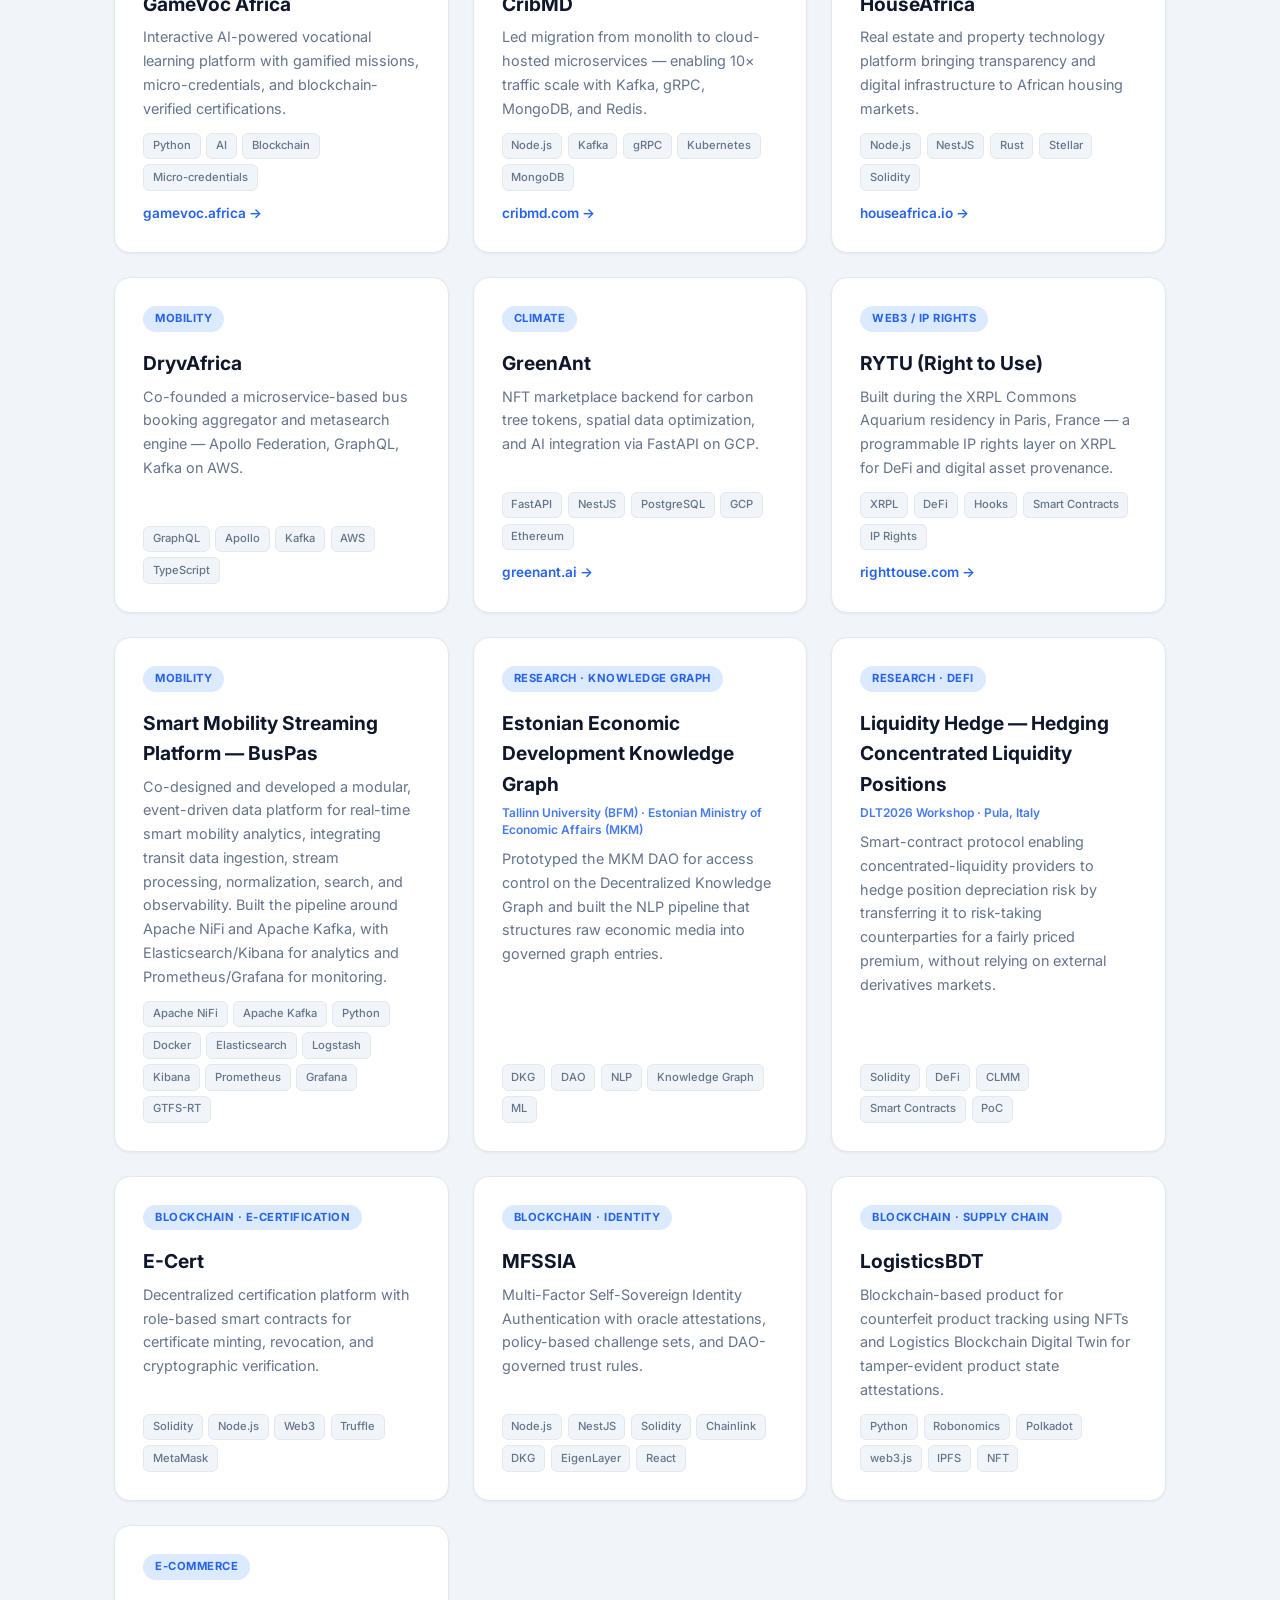
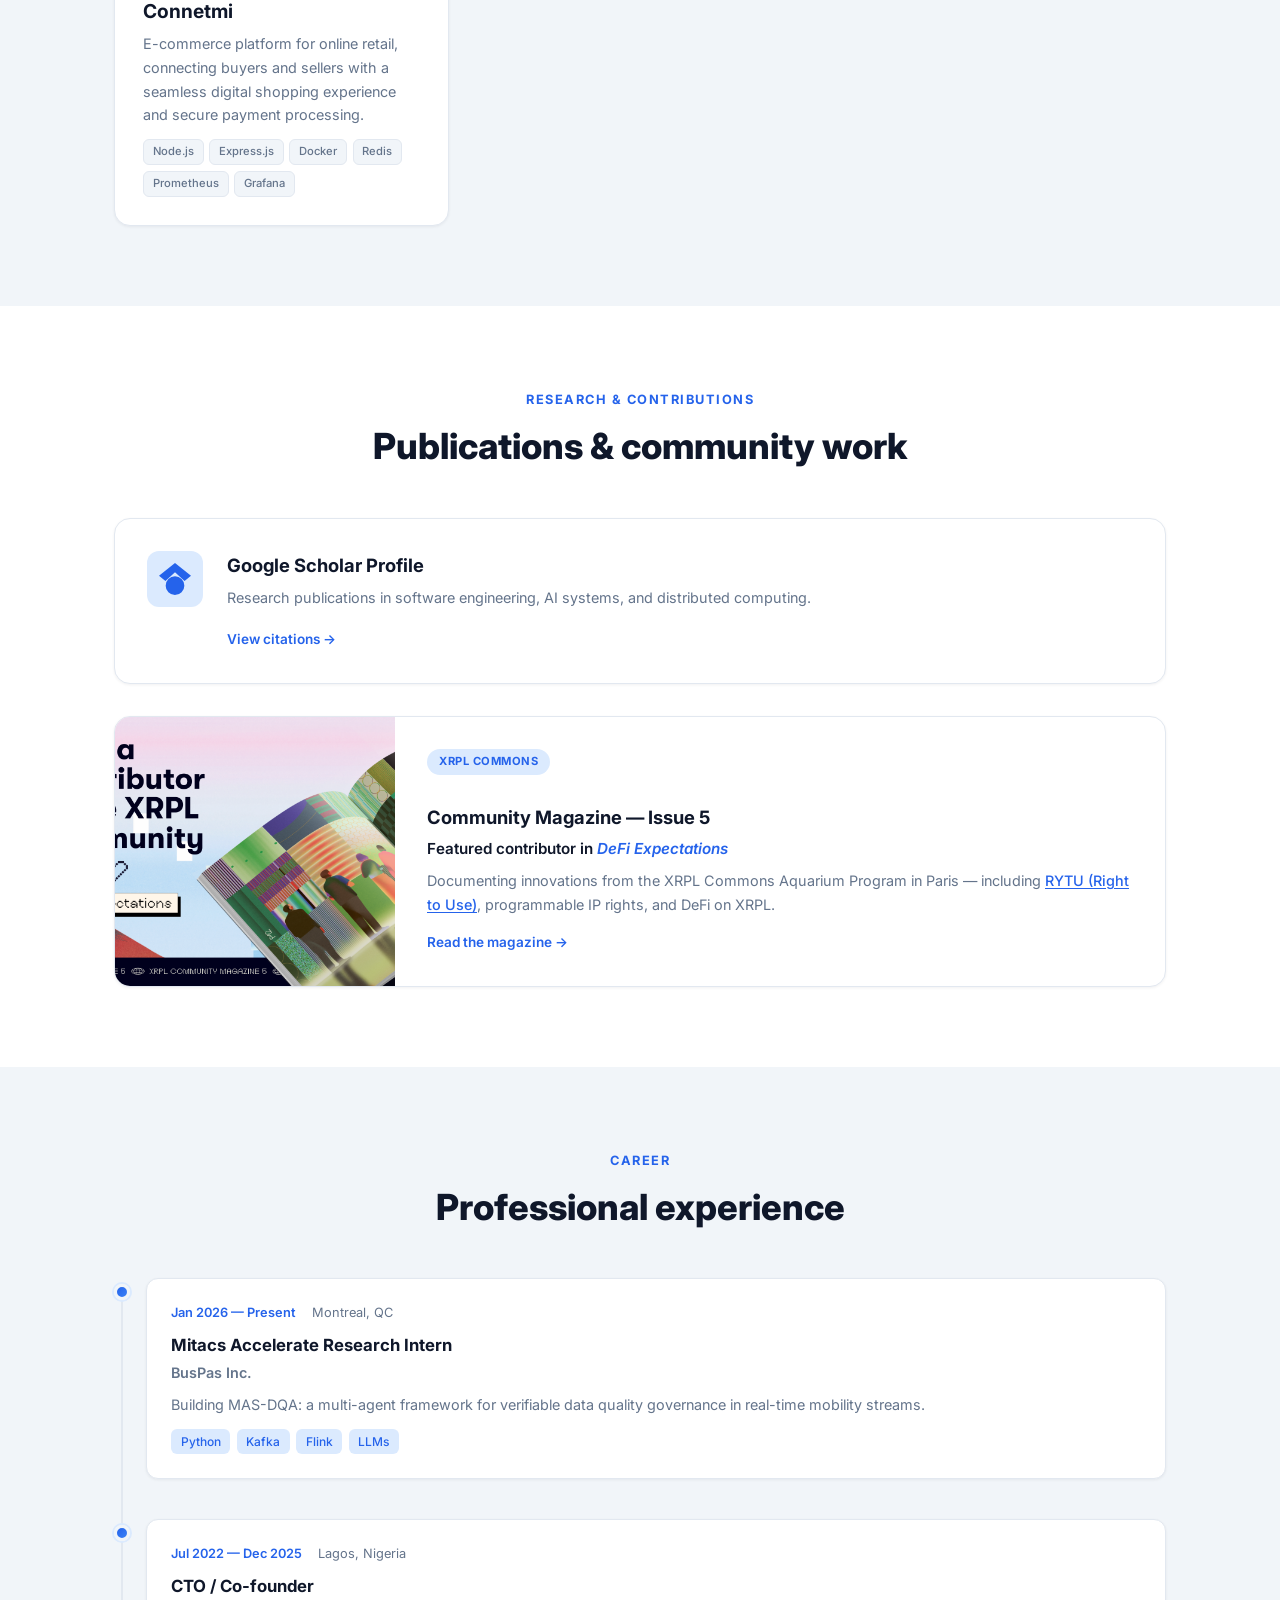
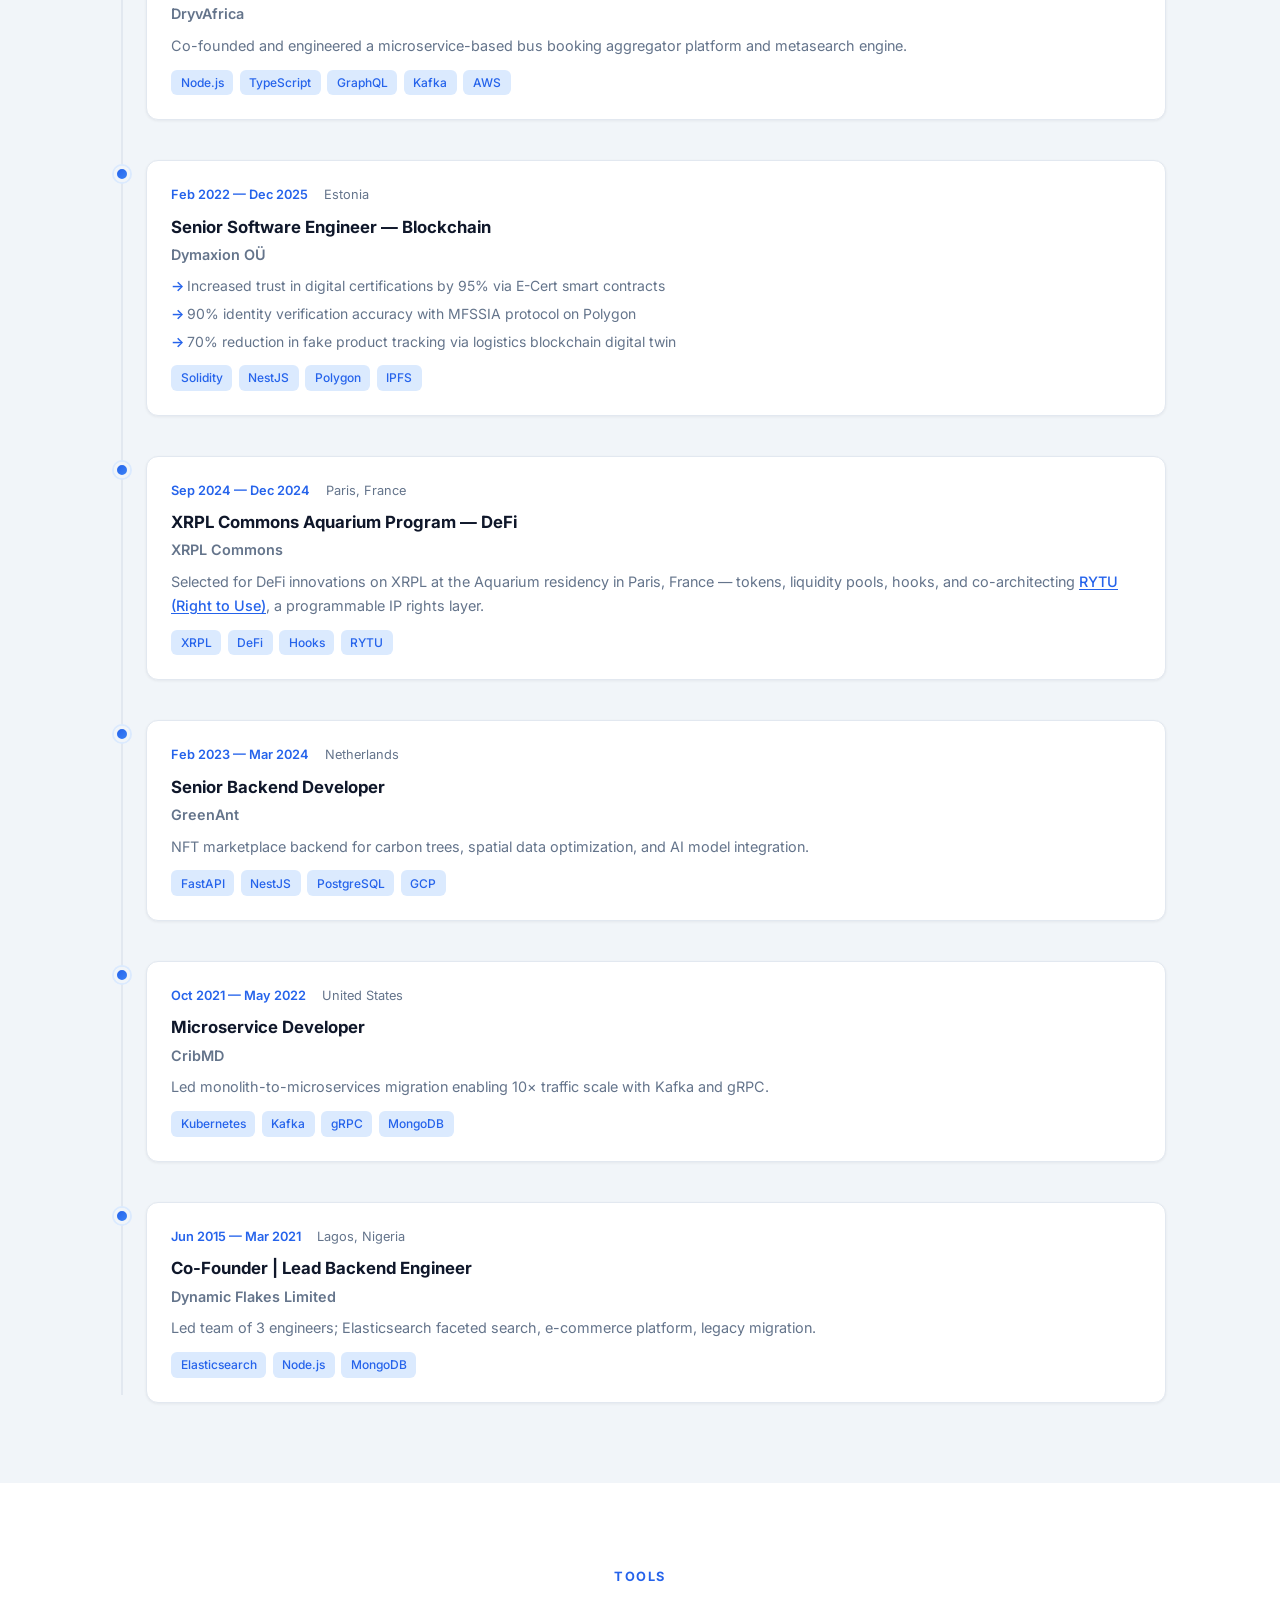
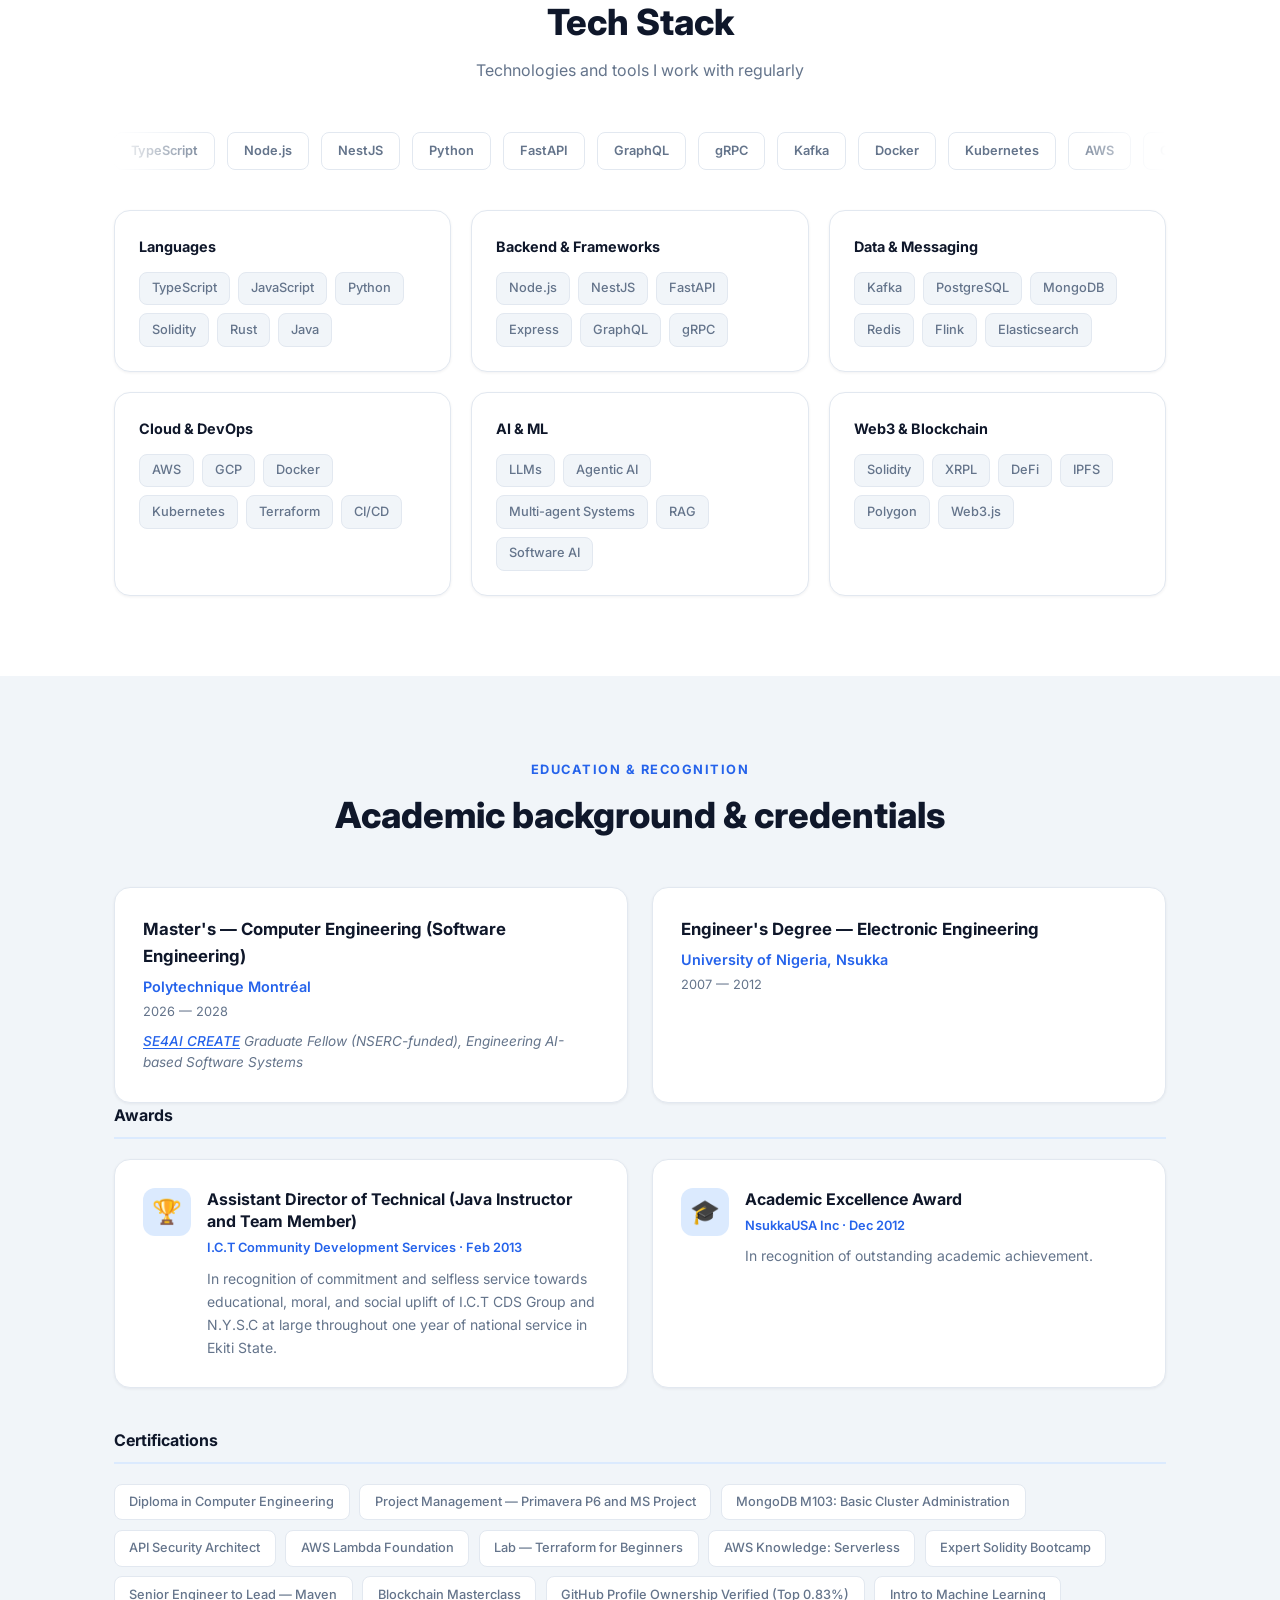
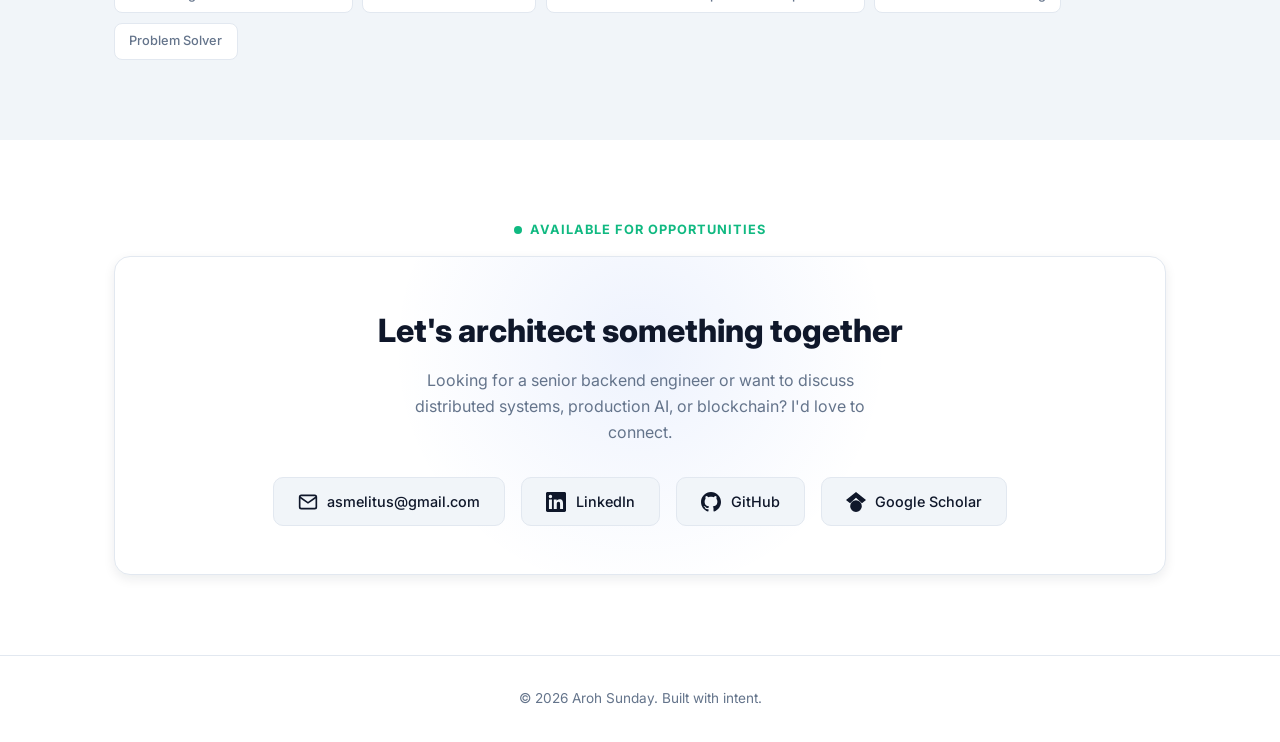
==== commit 885c95ab: "add buspas" ====
--- a/index.html
+++ b/index.html
@@ -350,6 +350,12 @@
             <span class="project-link">righttouse.com →</span>
           </a>
           <article class="project-card">
+            <div class="project-badge">Mobility</div>
+            <h3>Smart Mobility Streaming Platform — BusPas</h3>
+            <p>Co-designed and developed a modular, event-driven data platform for real-time smart mobility analytics, integrating transit data ingestion, stream processing, normalization, search, and observability. Built the pipeline around Apache NiFi and Apache Kafka, with Elasticsearch/Kibana for analytics and Prometheus/Grafana for monitoring.</p>
+            <div class="project-stack"><span>Apache NiFi</span><span>Apache Kafka</span><span>Python</span><span>Docker</span><span>Elasticsearch</span><span>Logstash</span><span>Kibana</span><span>Prometheus</span><span>Grafana</span><span>GTFS-RT</span></div>
+          </article>
+          <article class="project-card">
             <div class="project-badge">Research · Knowledge Graph</div>
             <h3>Estonian Economic Development Knowledge Graph</h3>
             <p class="project-meta">Tallinn University (BFM) · Estonian Ministry of Economic Affairs (MKM)</p>
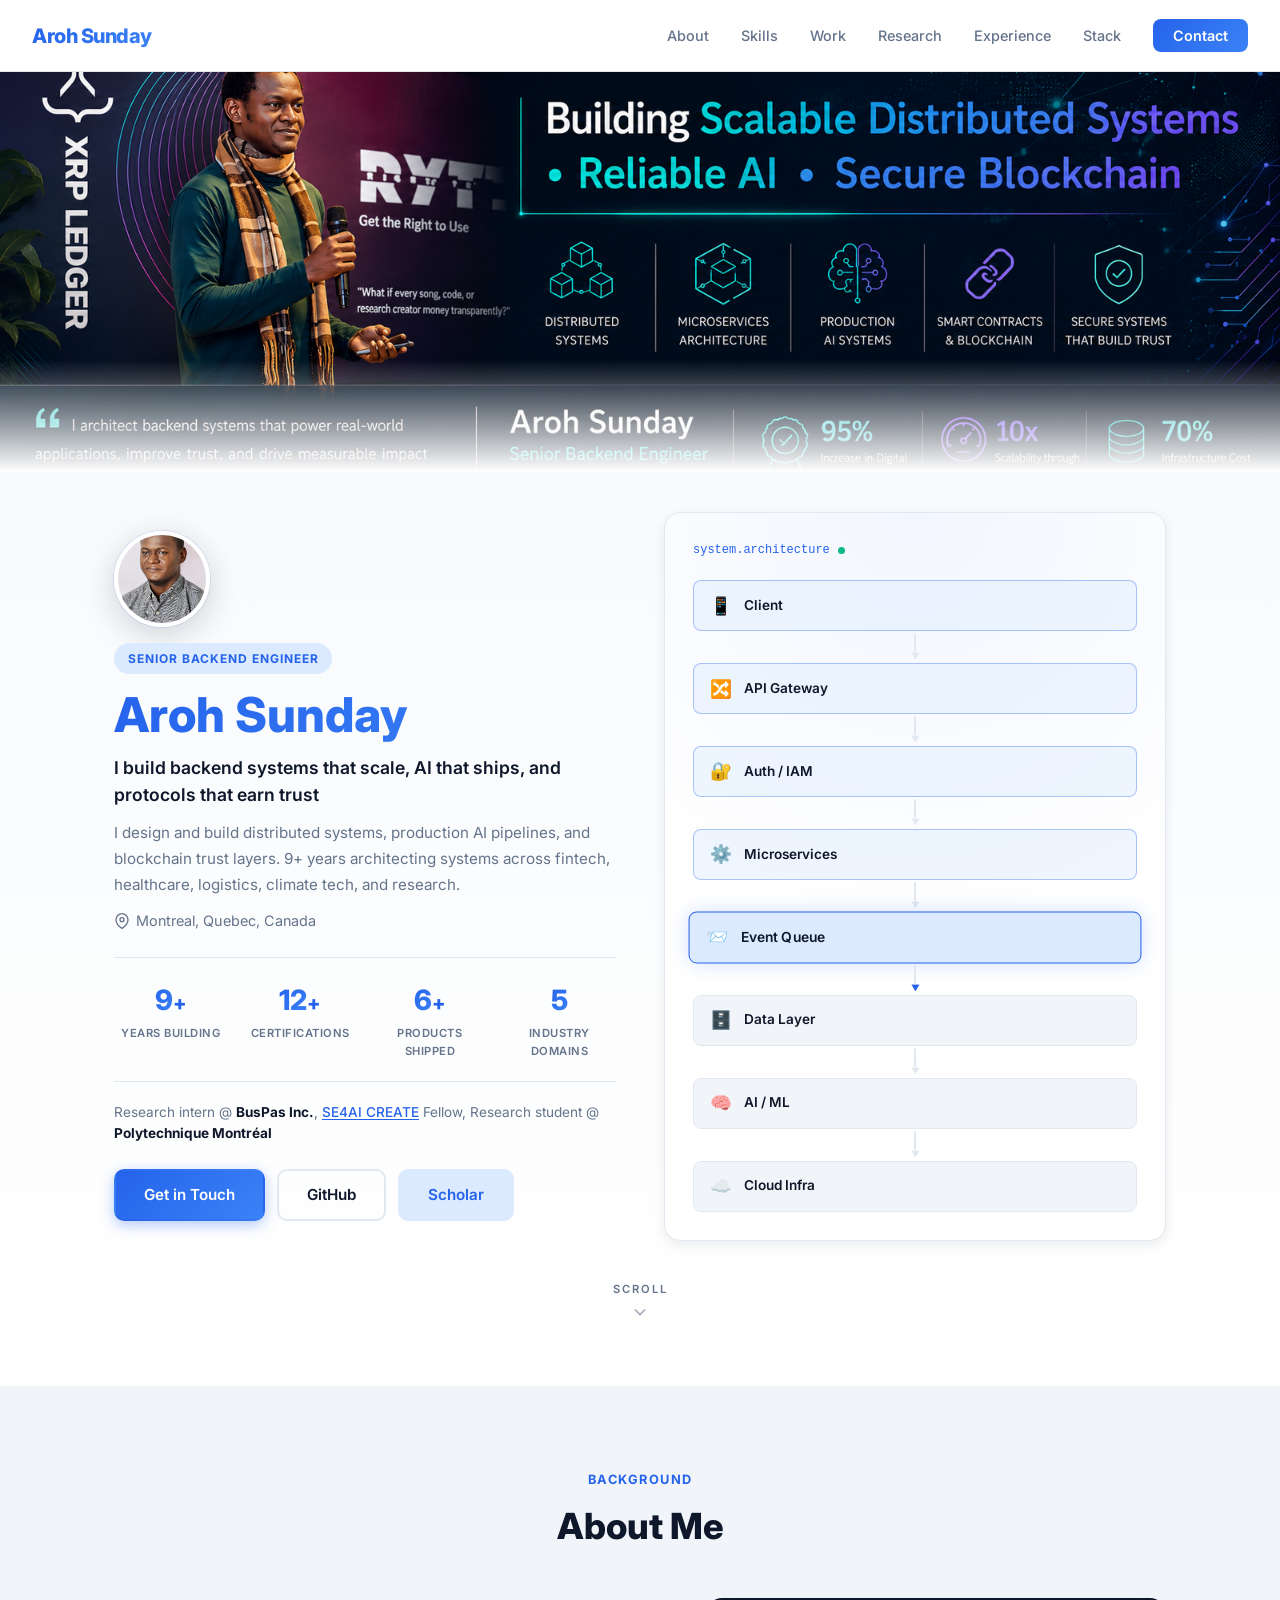
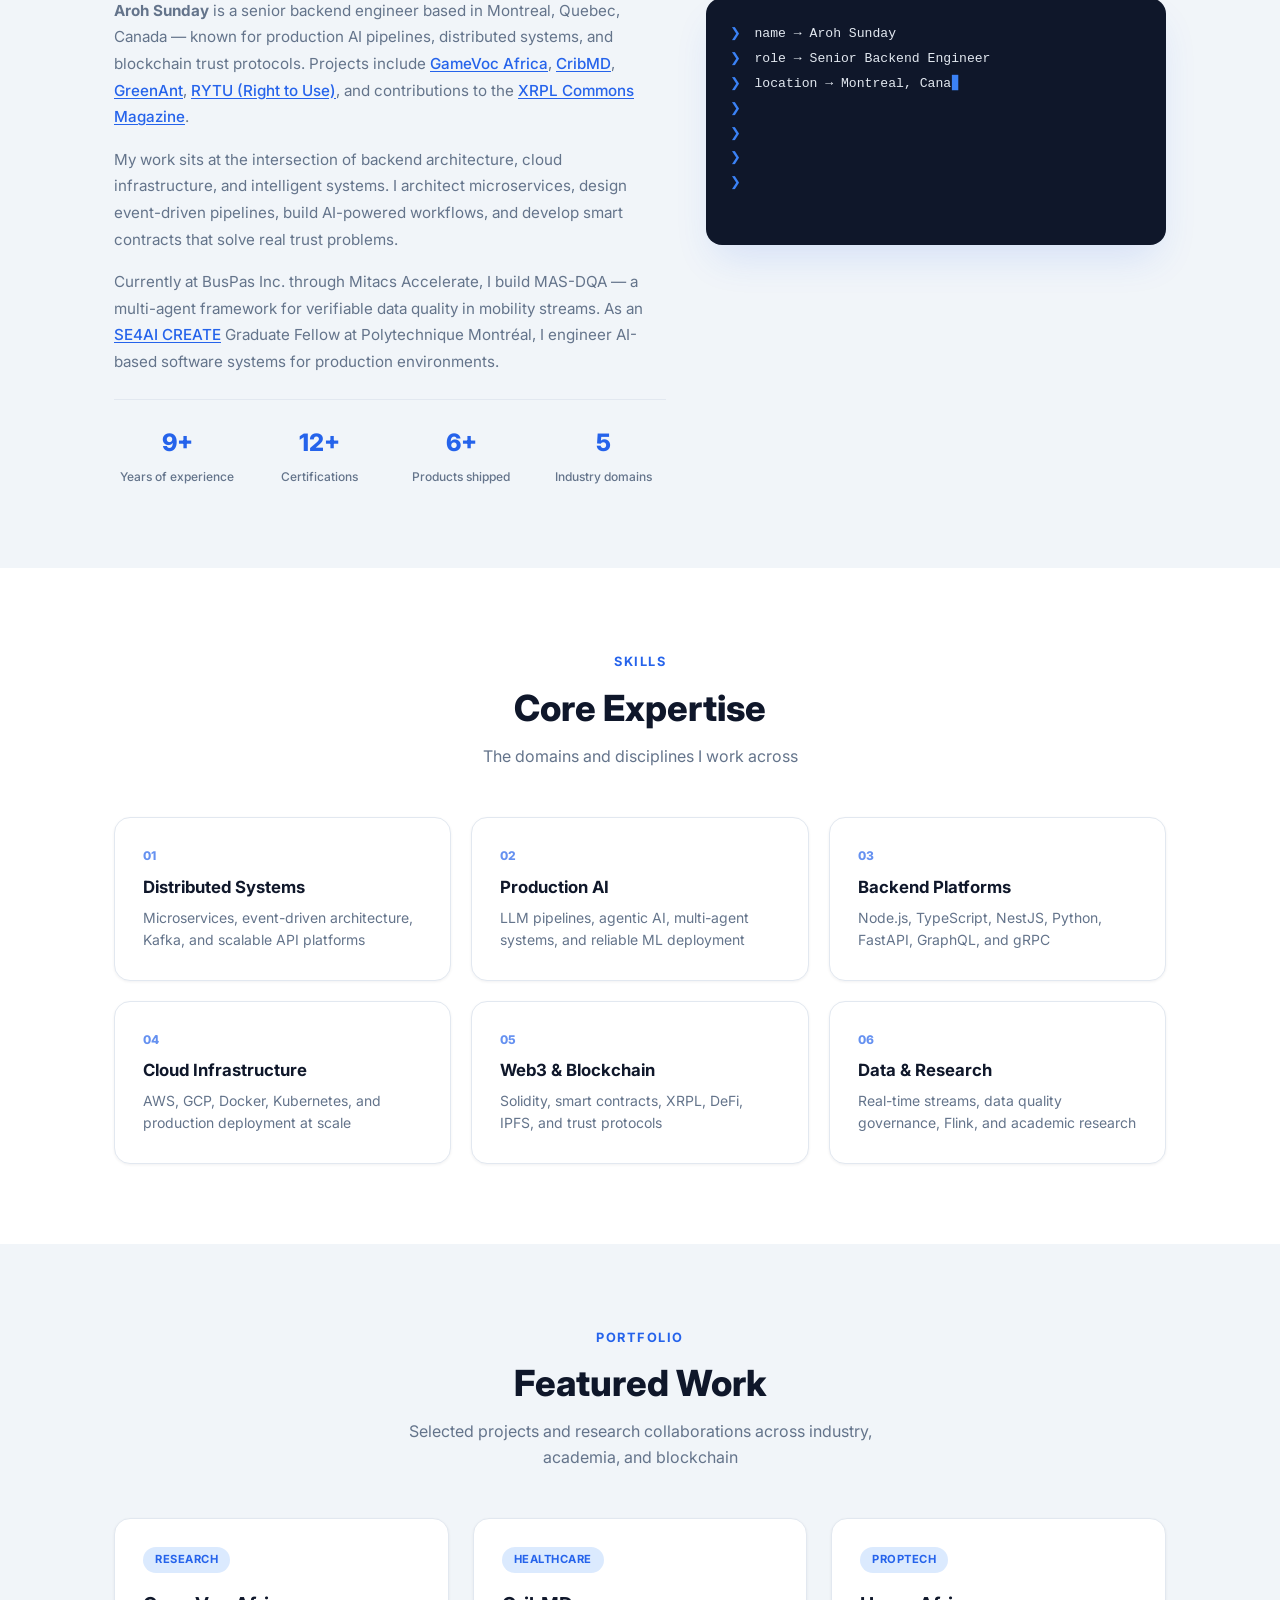
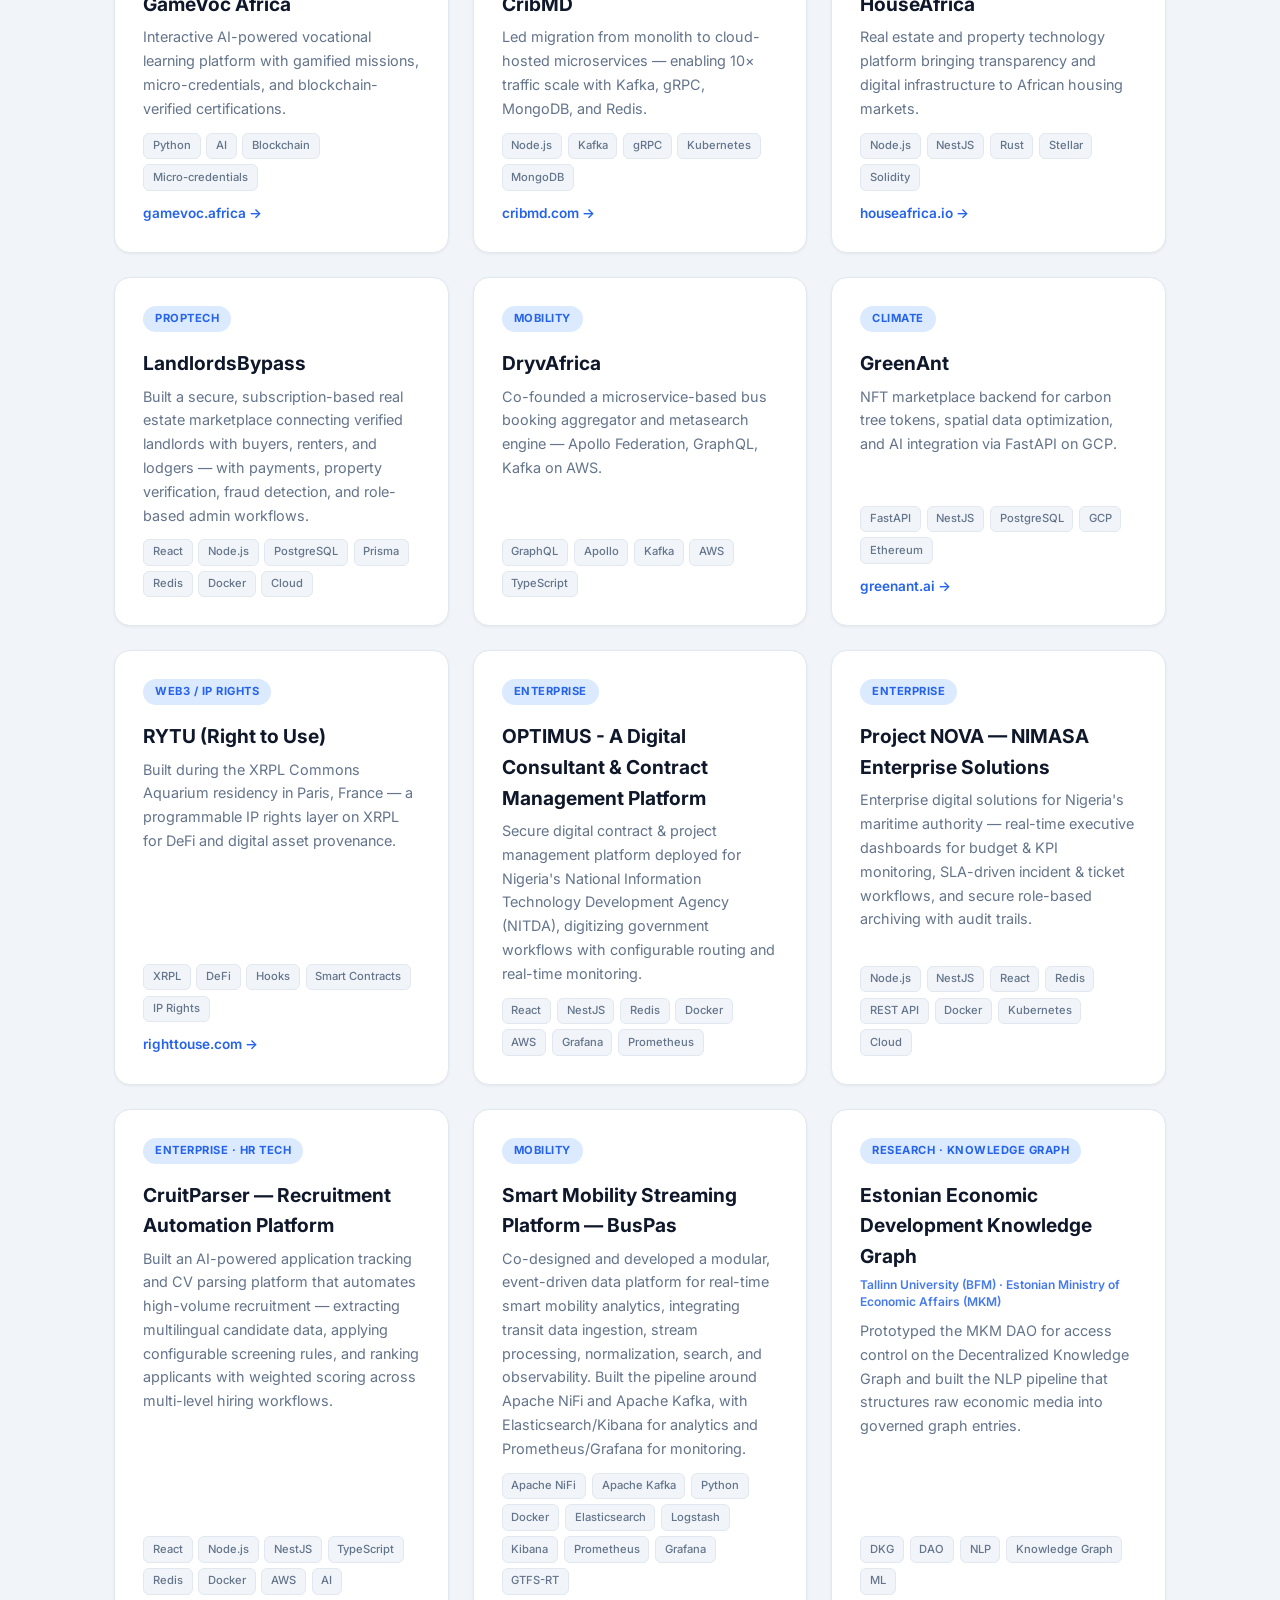
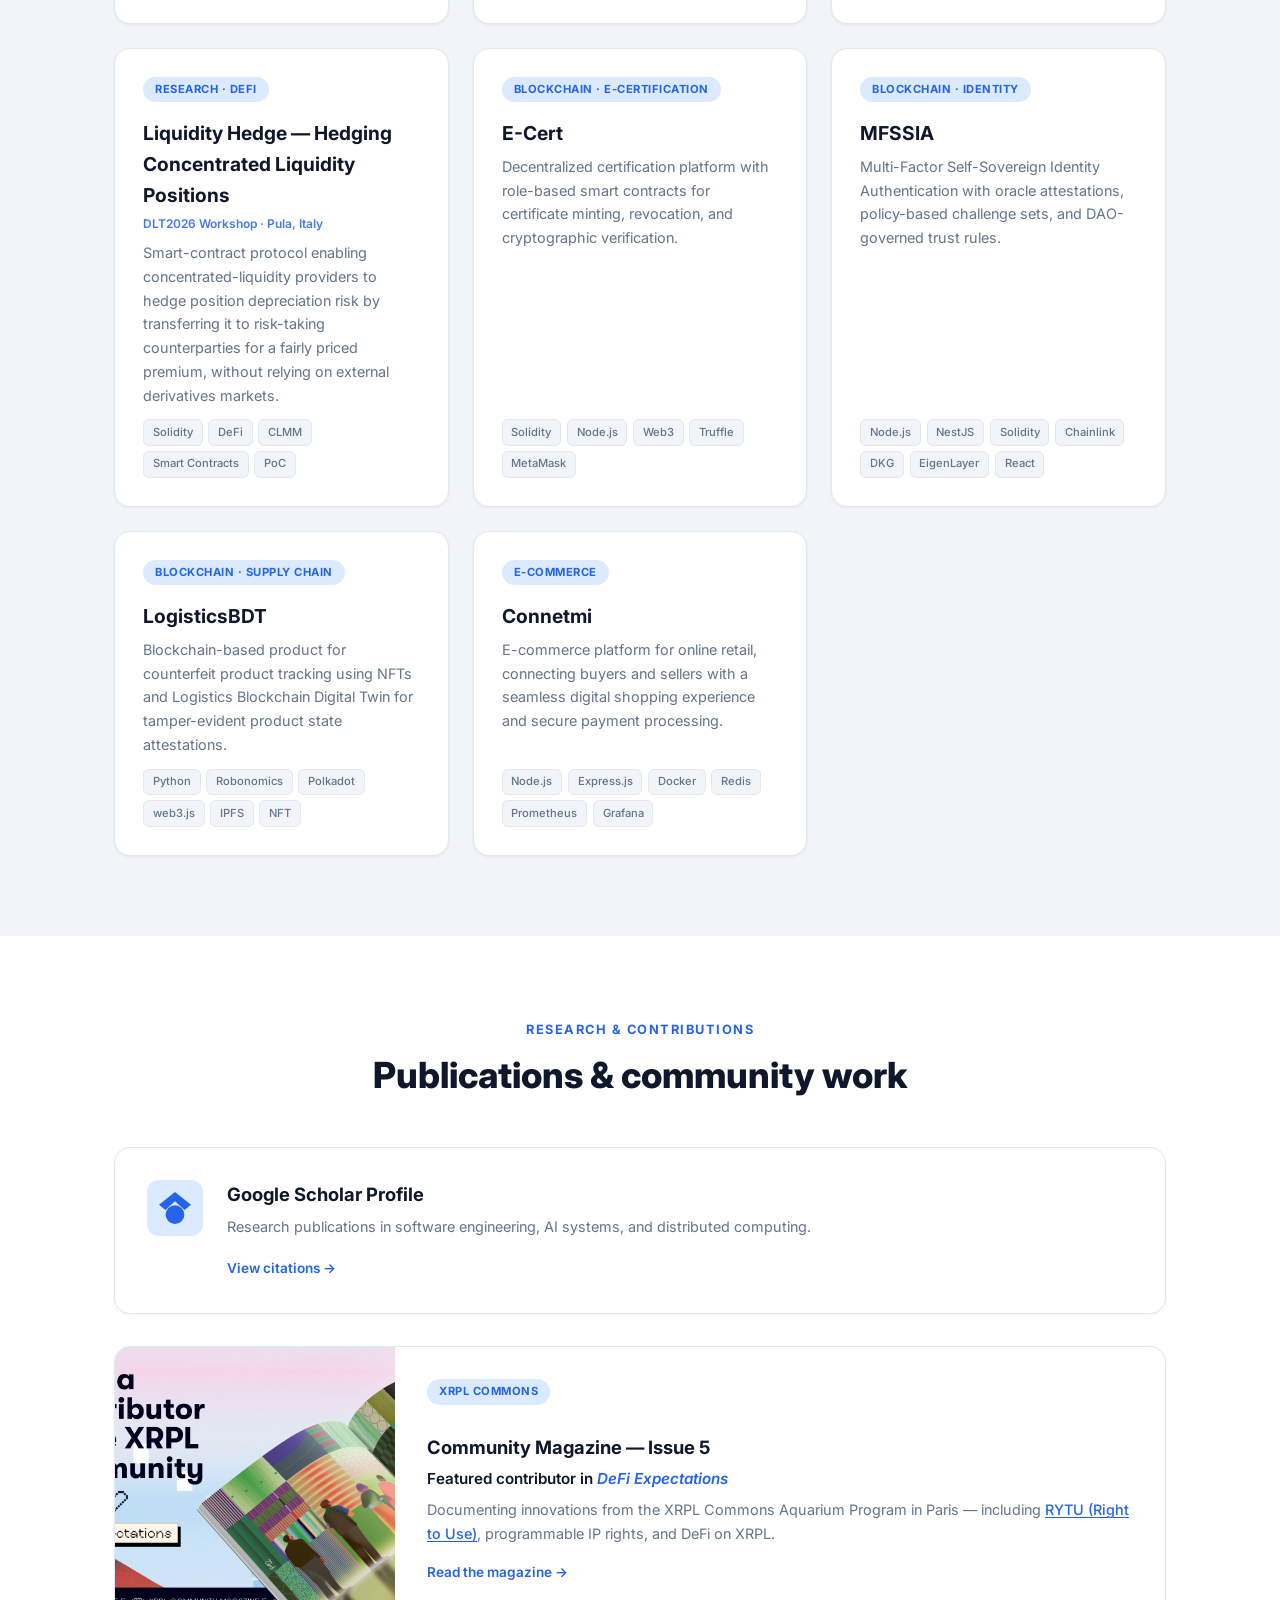
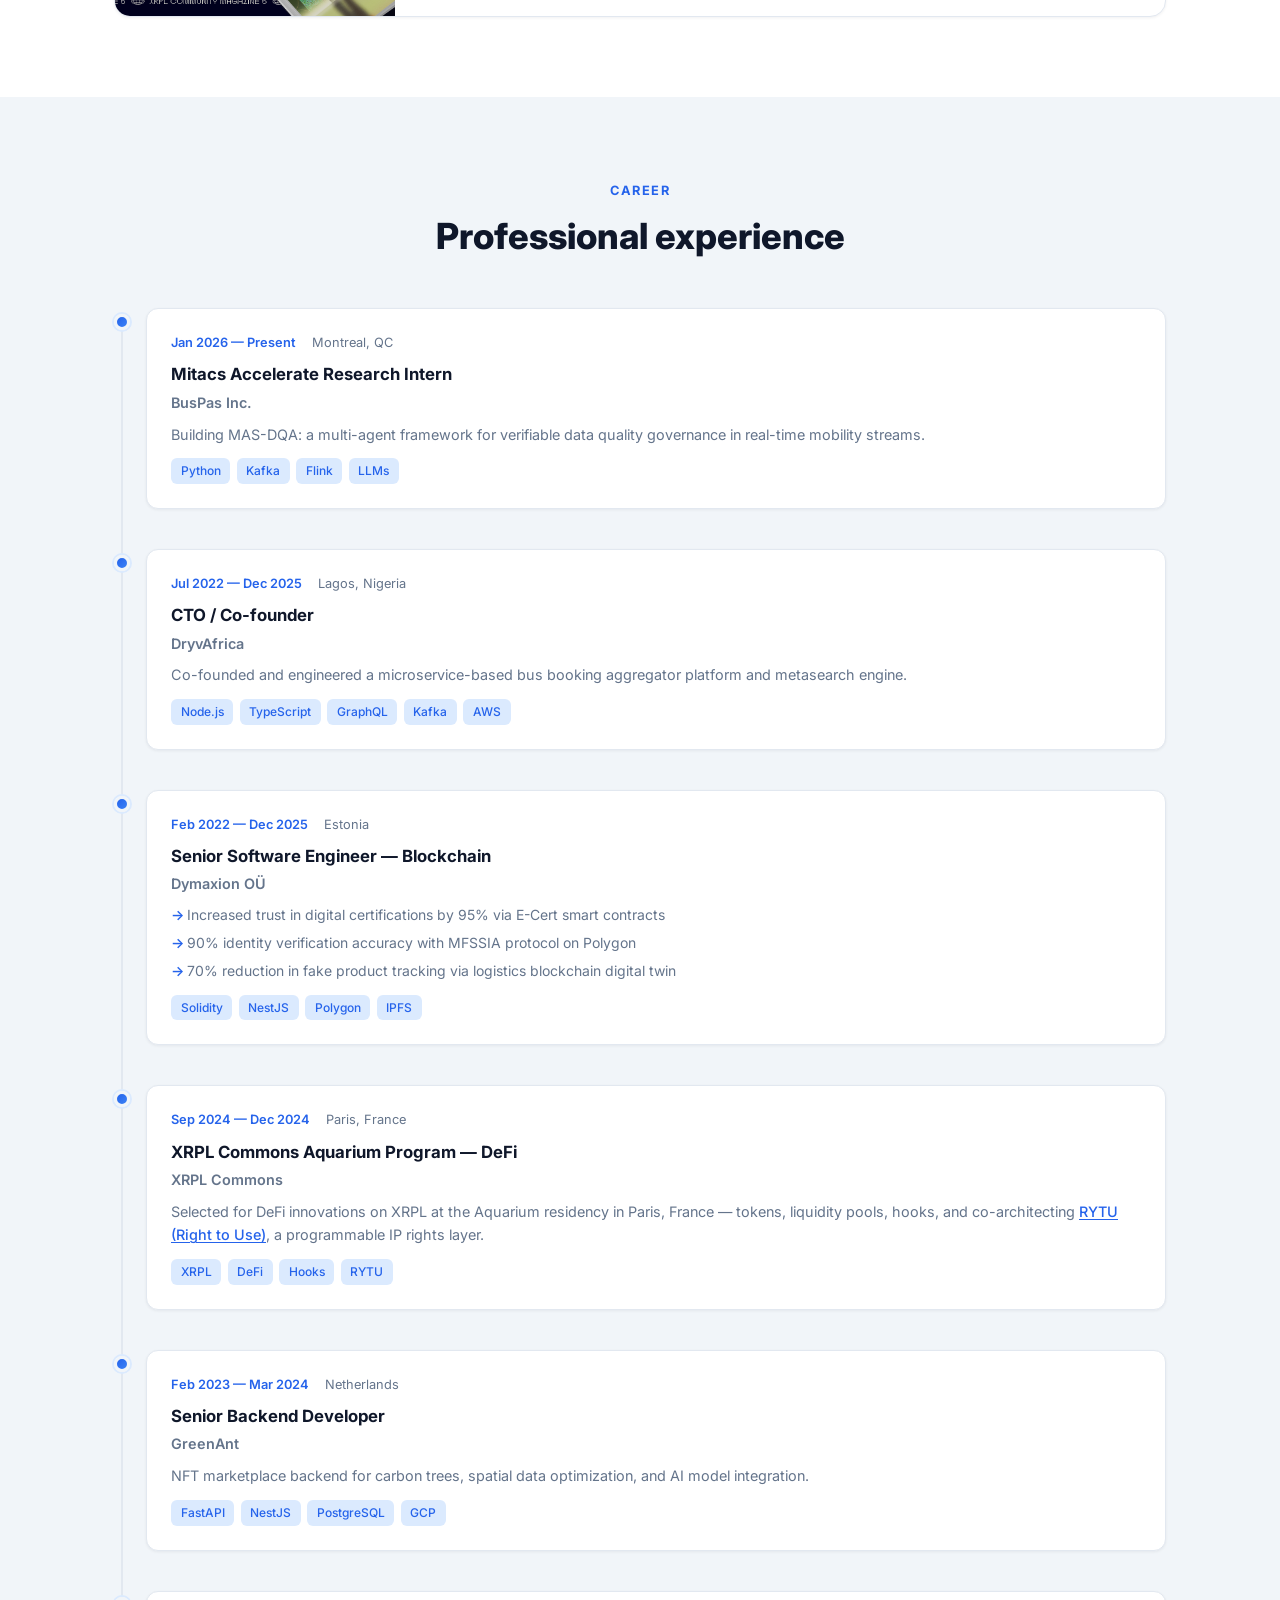
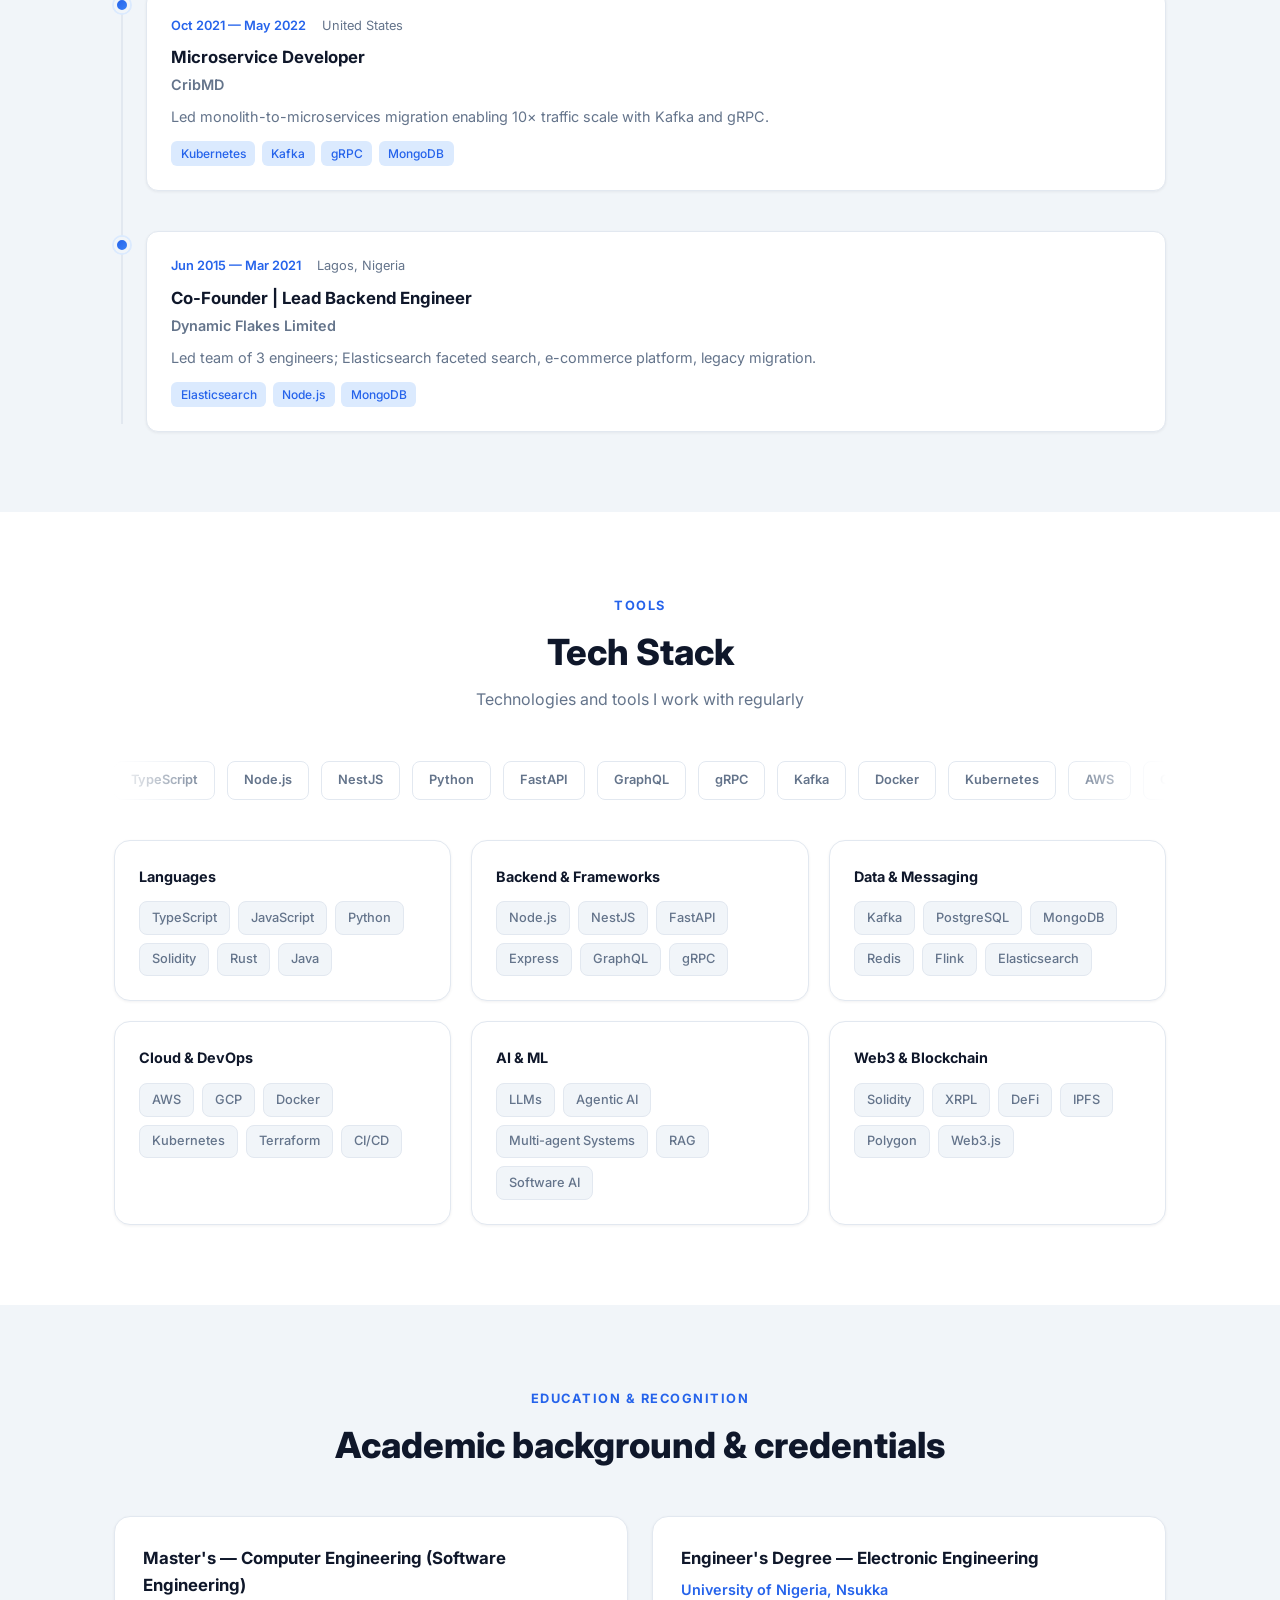
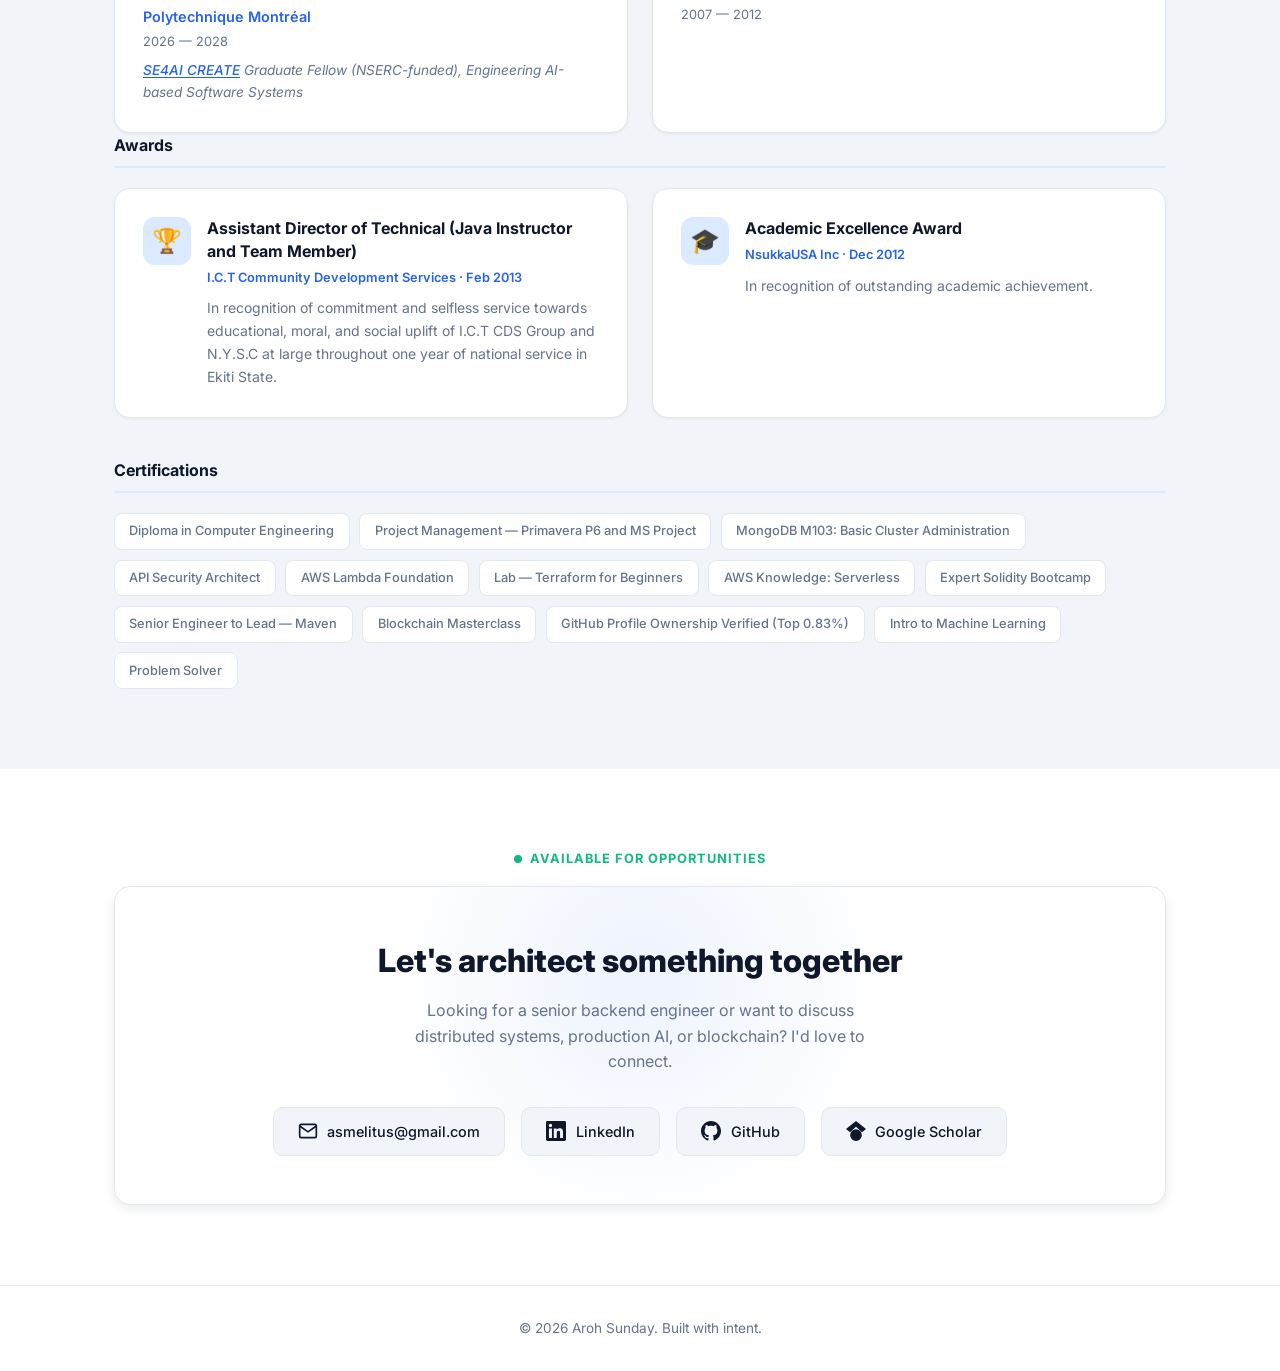
==== commit fd86cff1: "add some project" ====
--- a/index.html
+++ b/index.html
@@ -330,6 +330,12 @@
             <span class="project-link">houseafrica.io →</span>
           </a>
           <article class="project-card project-card-static">
+            <div class="project-badge">PropTech</div>
+            <h3>LandlordsBypass</h3>
+            <p>Built a secure, subscription-based real estate marketplace connecting verified landlords with buyers, renters, and lodgers — with payments, property verification, fraud detection, and role-based admin workflows.</p>
+            <div class="project-stack"><span>React</span><span>Node.js</span><span>PostgreSQL</span><span>Prisma</span><span>Redis</span><span>Docker</span><span>Cloud</span></div>
+          </article>
+          <article class="project-card project-card-static">
             <div class="project-badge">Mobility</div>
             <h3>DryvAfrica</h3>
             <p>Co-founded a microservice-based bus booking aggregator and metasearch engine — Apollo Federation, GraphQL, Kafka on AWS.</p>
@@ -349,6 +355,24 @@
             <div class="project-stack"><span>XRPL</span><span>DeFi</span><span>Hooks</span><span>Smart Contracts</span><span>IP Rights</span></div>
             <span class="project-link">righttouse.com →</span>
           </a>
+          <article class="project-card">
+            <div class="project-badge">Enterprise</div>
+            <h3>OPTIMUS - A Digital Consultant & Contract Management Platform</h3>
+            <p>Secure digital contract & project management platform deployed for Nigeria's National Information Technology Development Agency (NITDA), digitizing government workflows with configurable routing and real-time monitoring.</p>
+            <div class="project-stack"><span>React</span><span>NestJS</span><span>Redis</span><span>Docker</span><span>AWS</span><span>Grafana</span><span>Prometheus</span></div>
+          </article>
+          <article class="project-card">
+            <div class="project-badge">Enterprise</div>
+            <h3>Project NOVA — NIMASA Enterprise Solutions</h3>
+            <p>Enterprise digital solutions for Nigeria's maritime authority — real-time executive dashboards for budget & KPI monitoring, SLA-driven incident & ticket workflows, and secure role-based archiving with audit trails.</p>
+            <div class="project-stack"><span>Node.js</span><span>NestJS</span><span>React</span><span>Redis</span><span>REST API</span><span>Docker</span><span>Kubernetes</span><span>Cloud</span></div>
+          </article>
+          <article class="project-card">
+            <div class="project-badge">Enterprise · HR Tech</div>
+            <h3>CruitParser — Recruitment Automation Platform</h3>
+            <p>Built an AI-powered application tracking and CV parsing platform that automates high-volume recruitment — extracting multilingual candidate data, applying configurable screening rules, and ranking applicants with weighted scoring across multi-level hiring workflows.</p>
+            <div class="project-stack"><span>React</span><span>Node.js</span><span>NestJS</span><span>TypeScript</span><span>Redis</span><span>Docker</span><span>AWS</span><span>AI</span></div>
+          </article>
           <article class="project-card">
             <div class="project-badge">Mobility</div>
             <h3>Smart Mobility Streaming Platform — BusPas</h3>
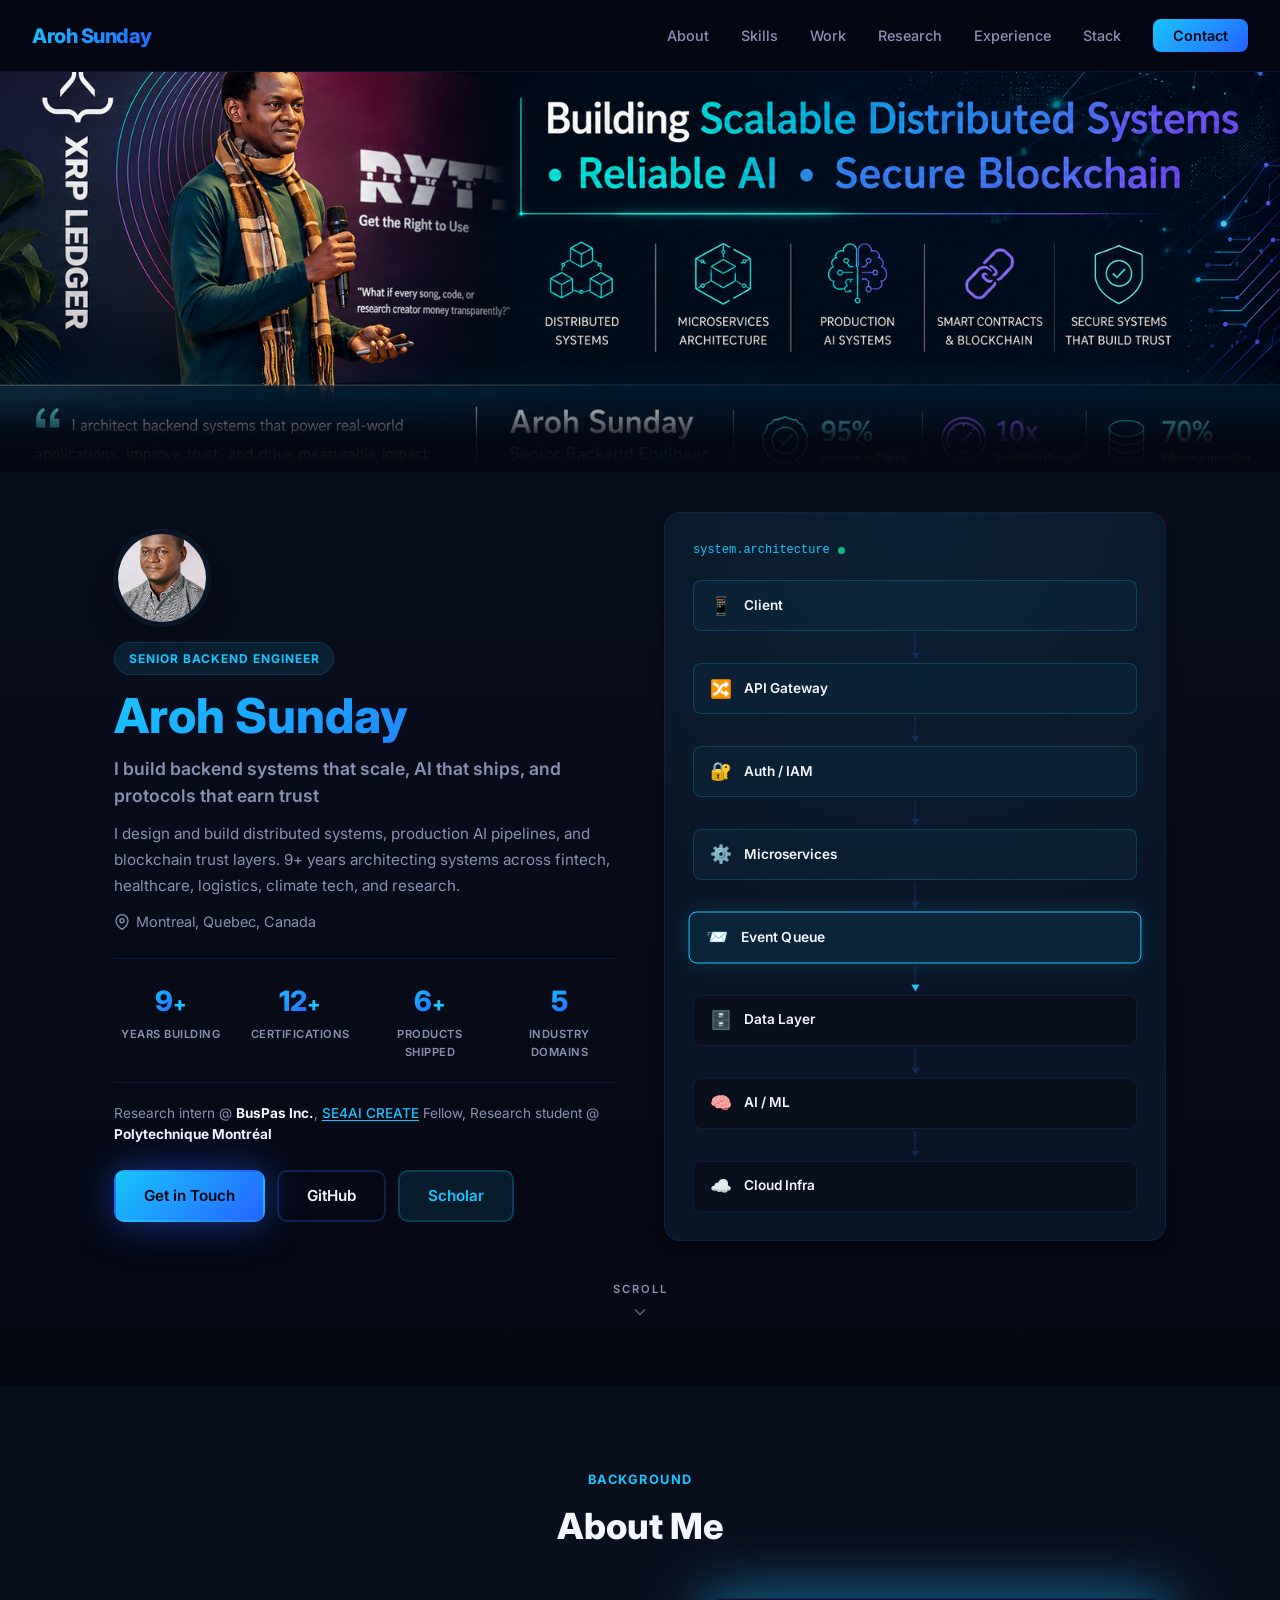
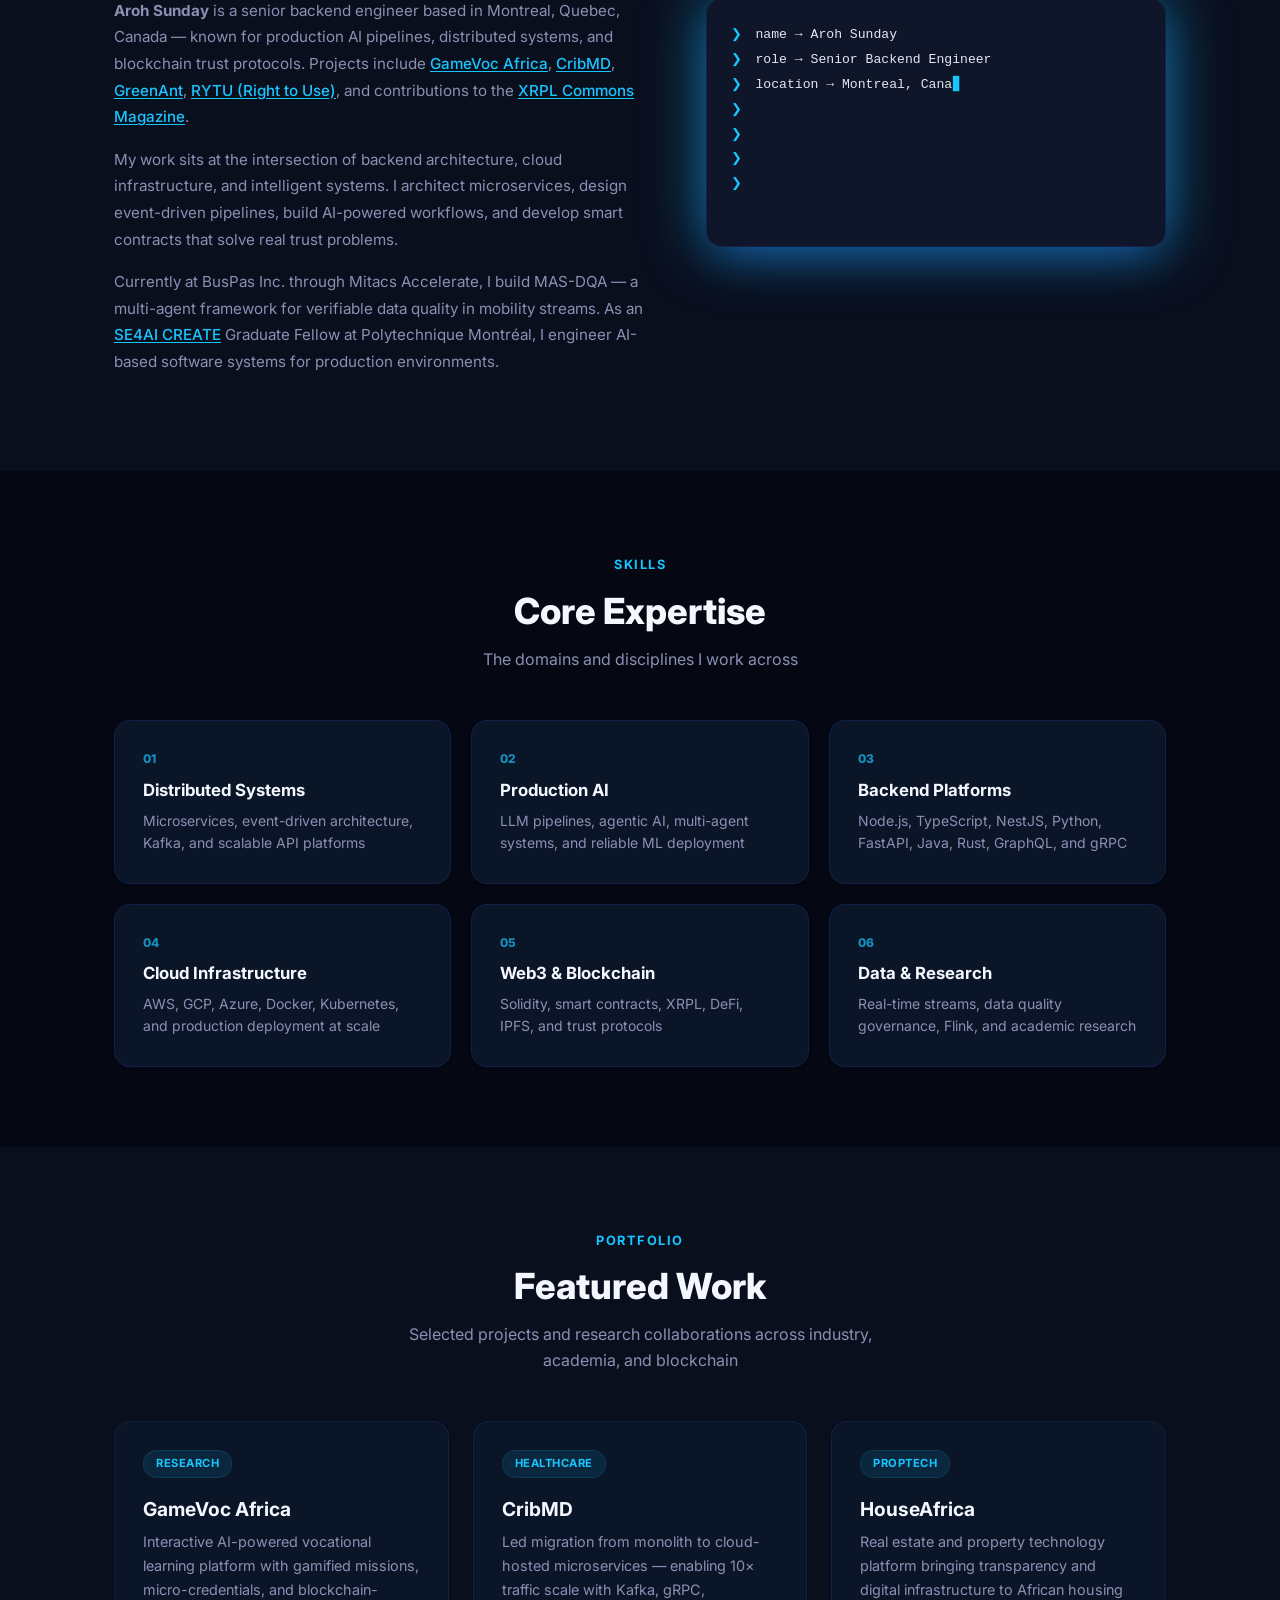
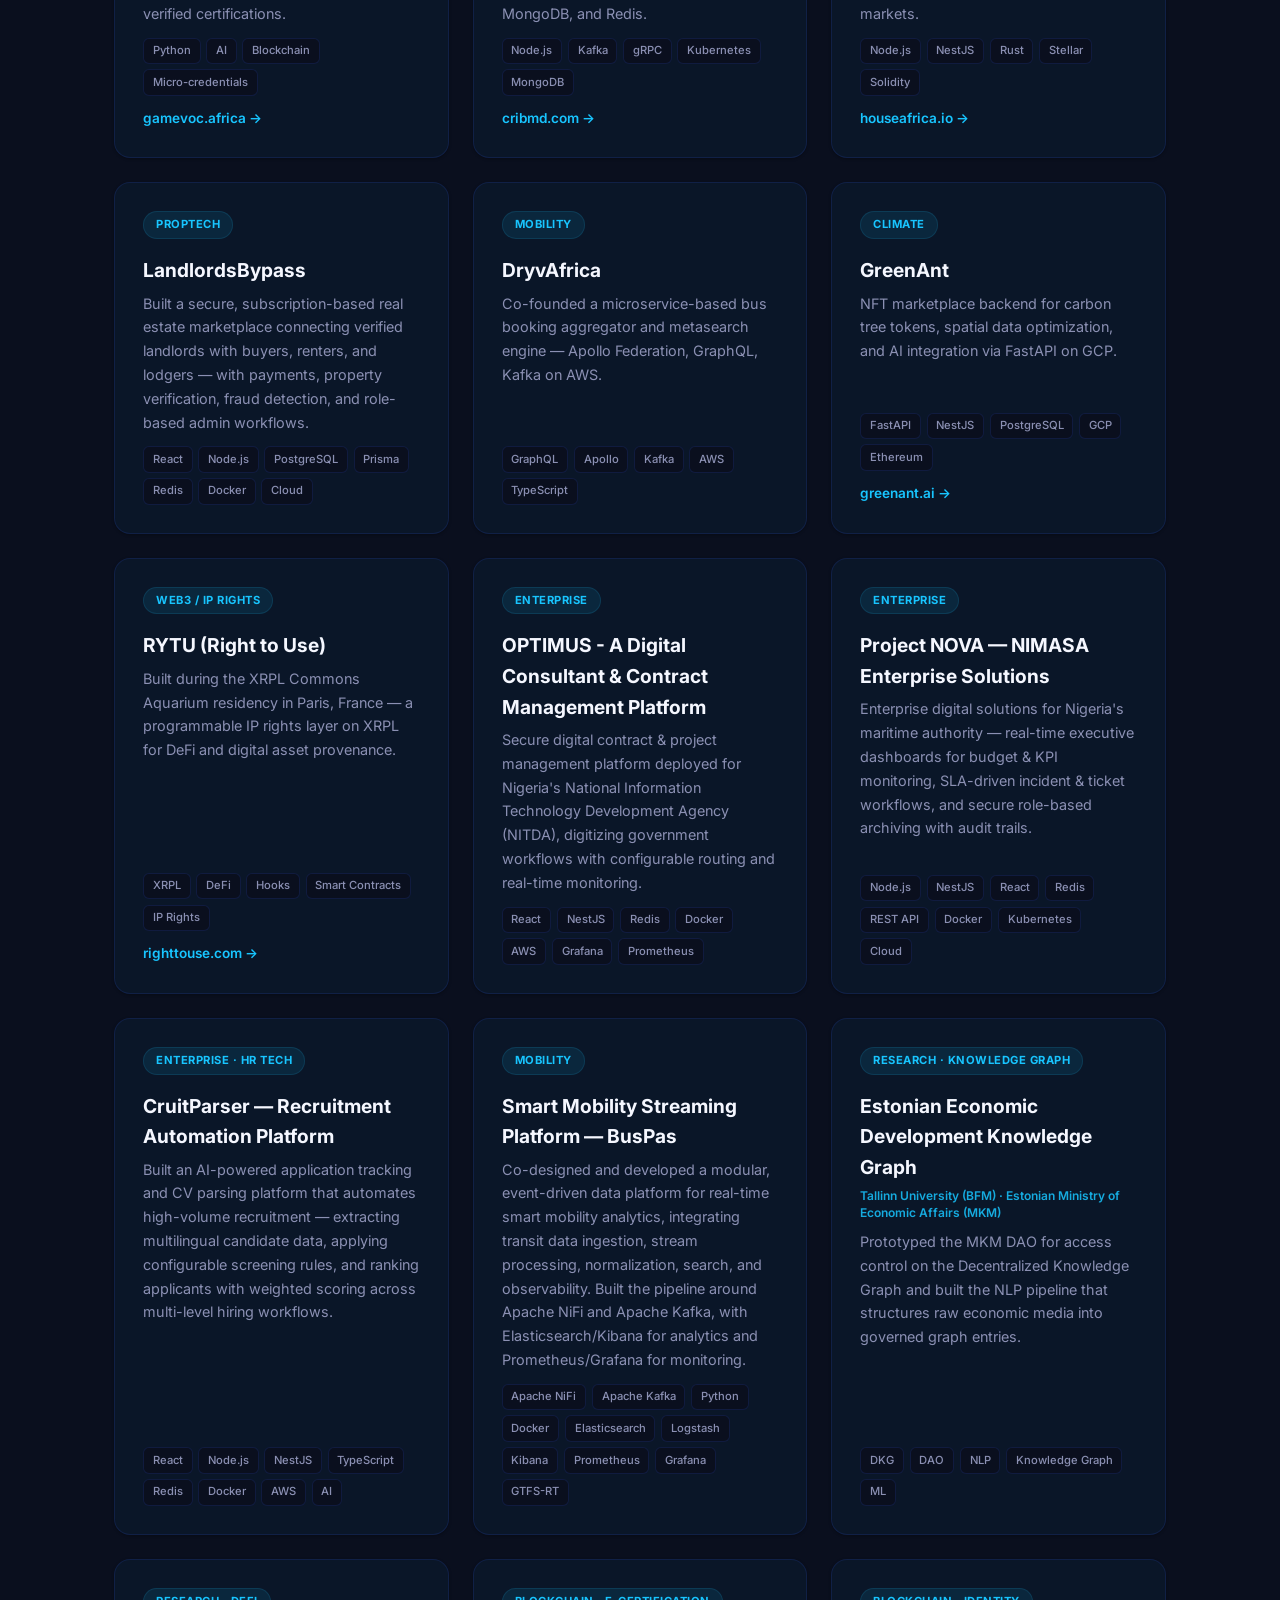
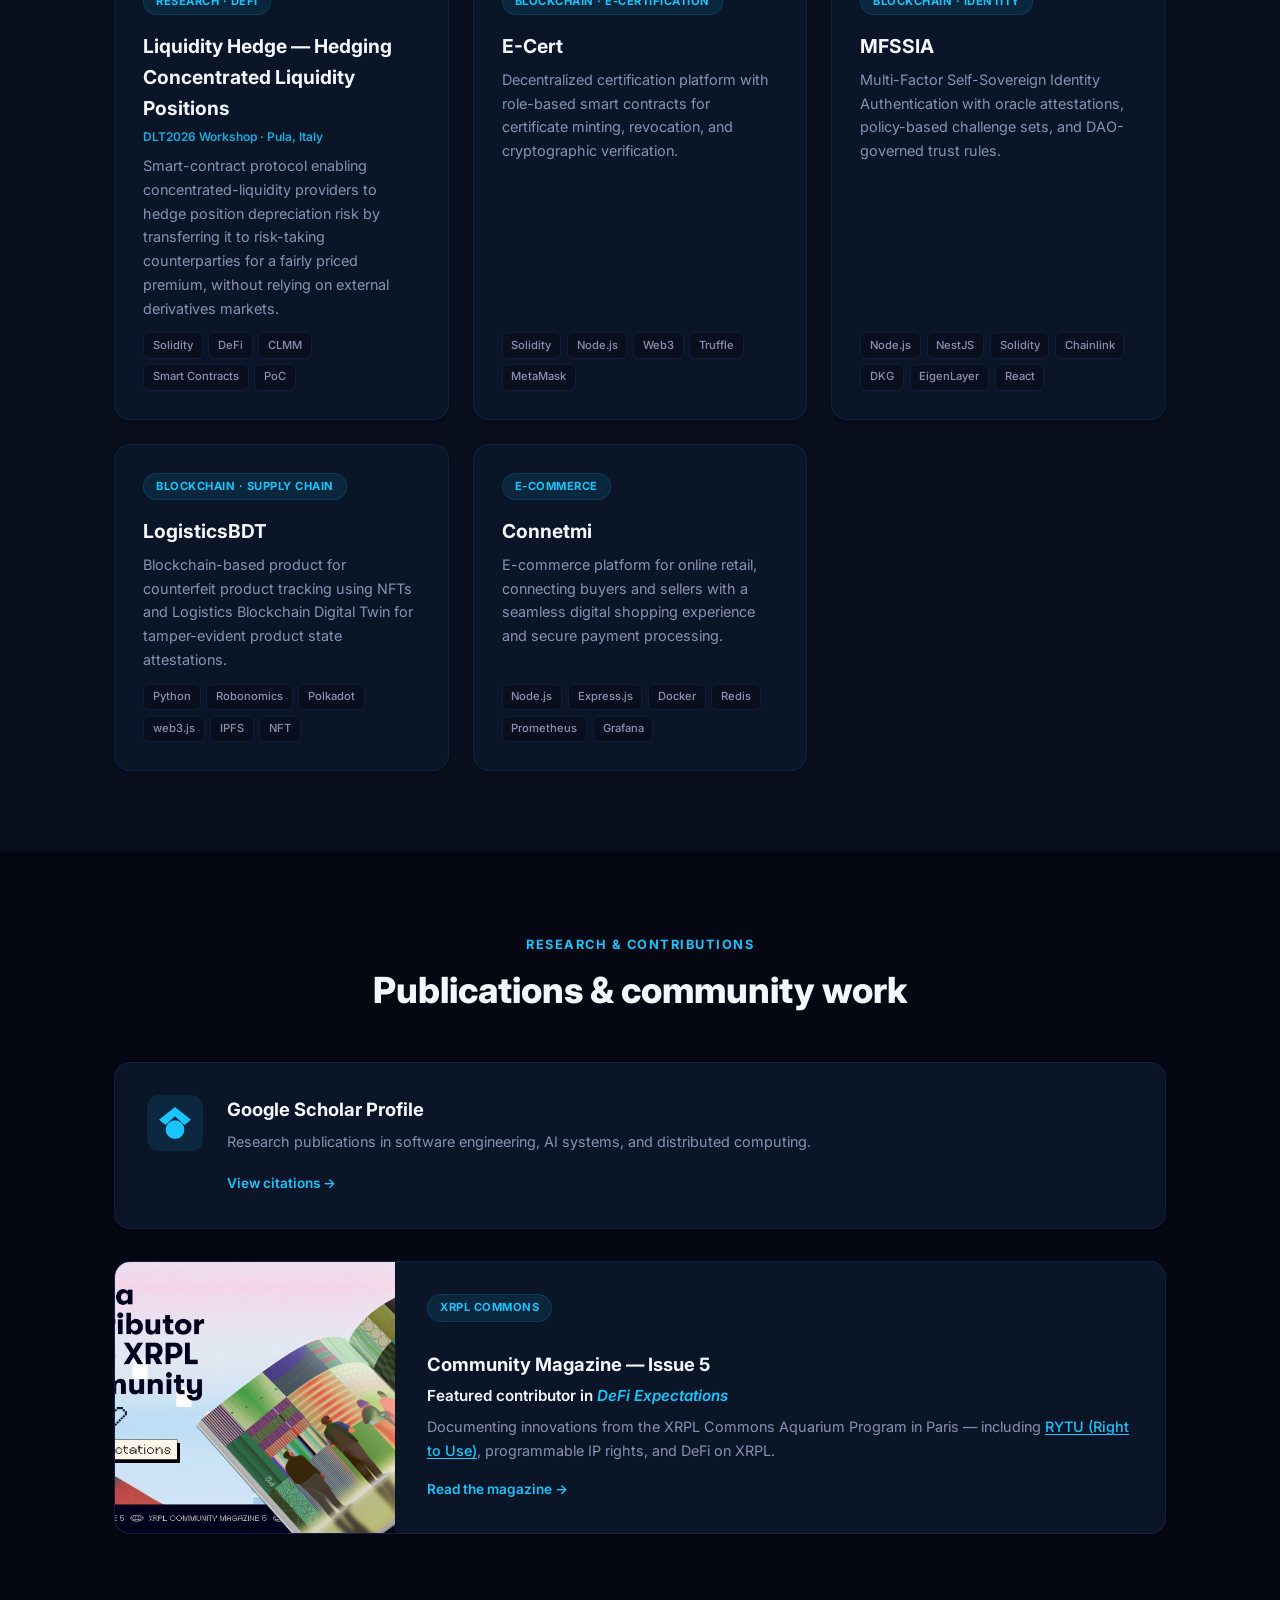
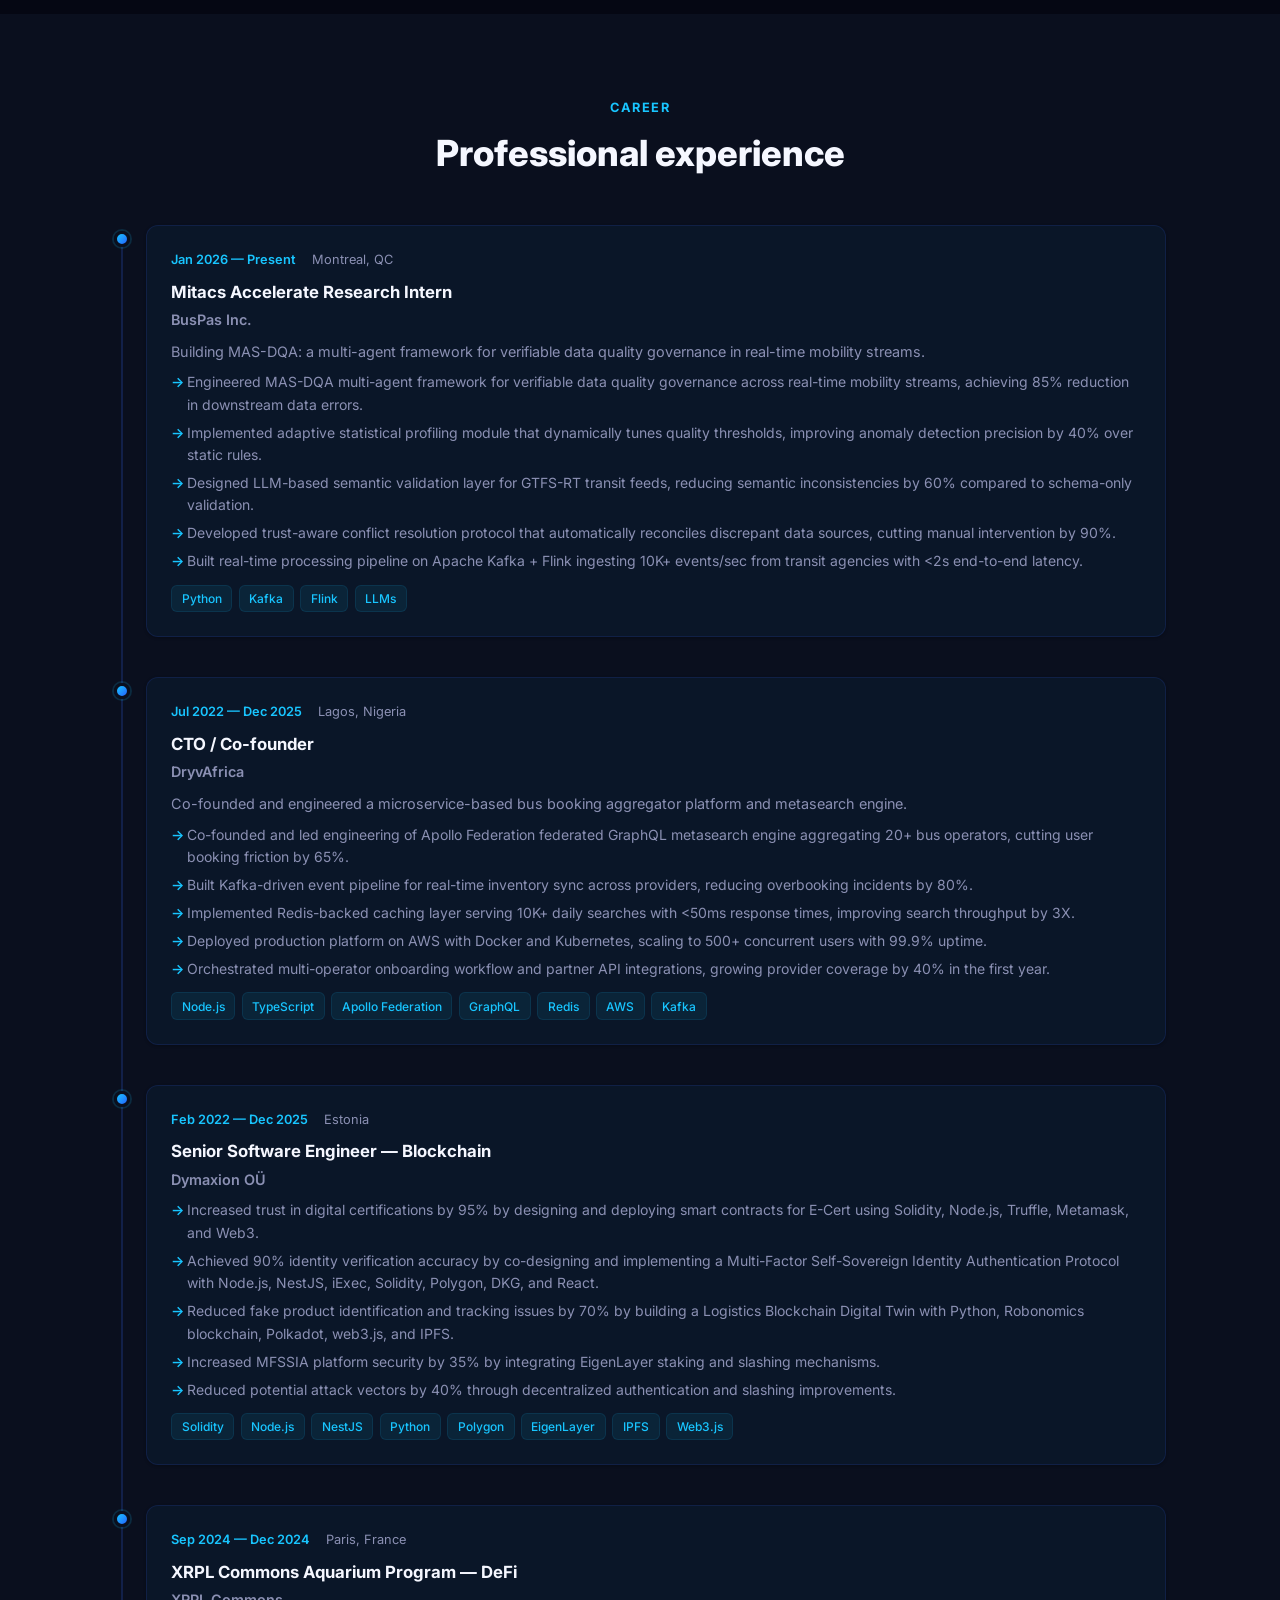
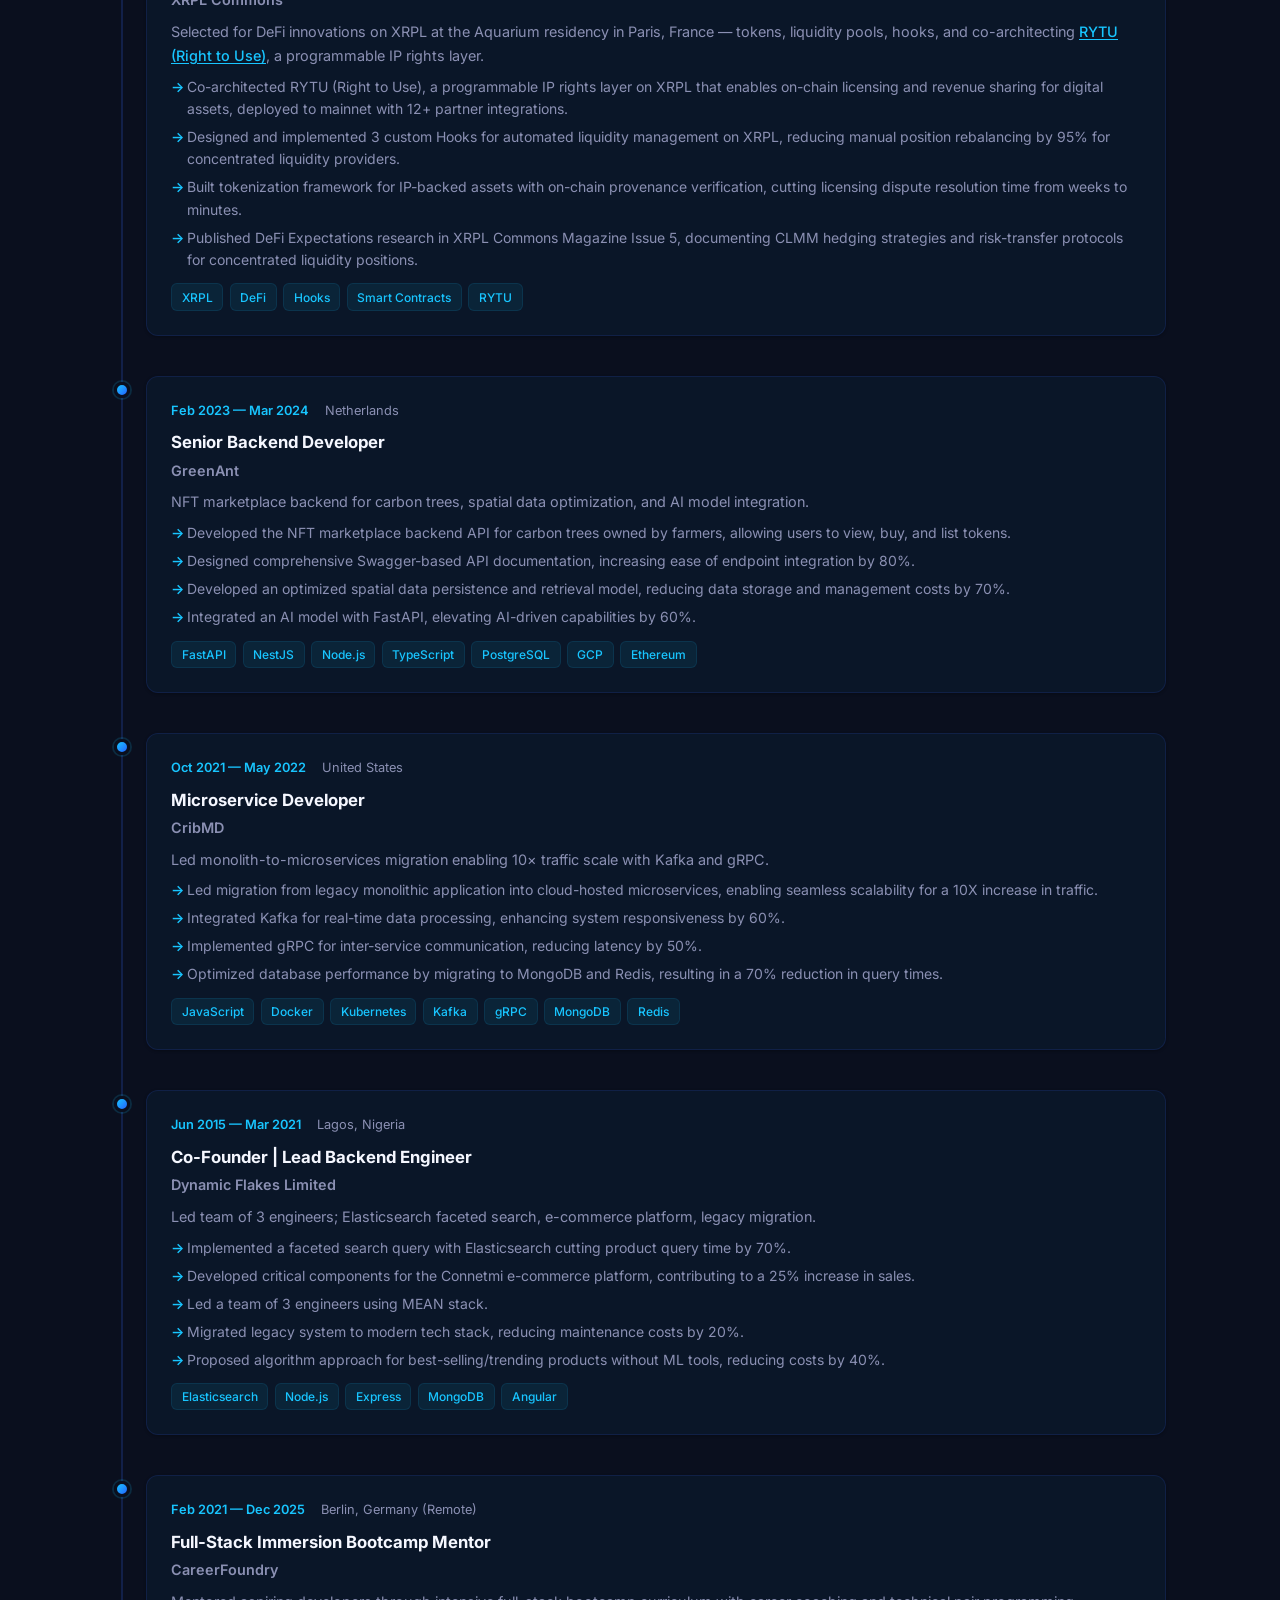
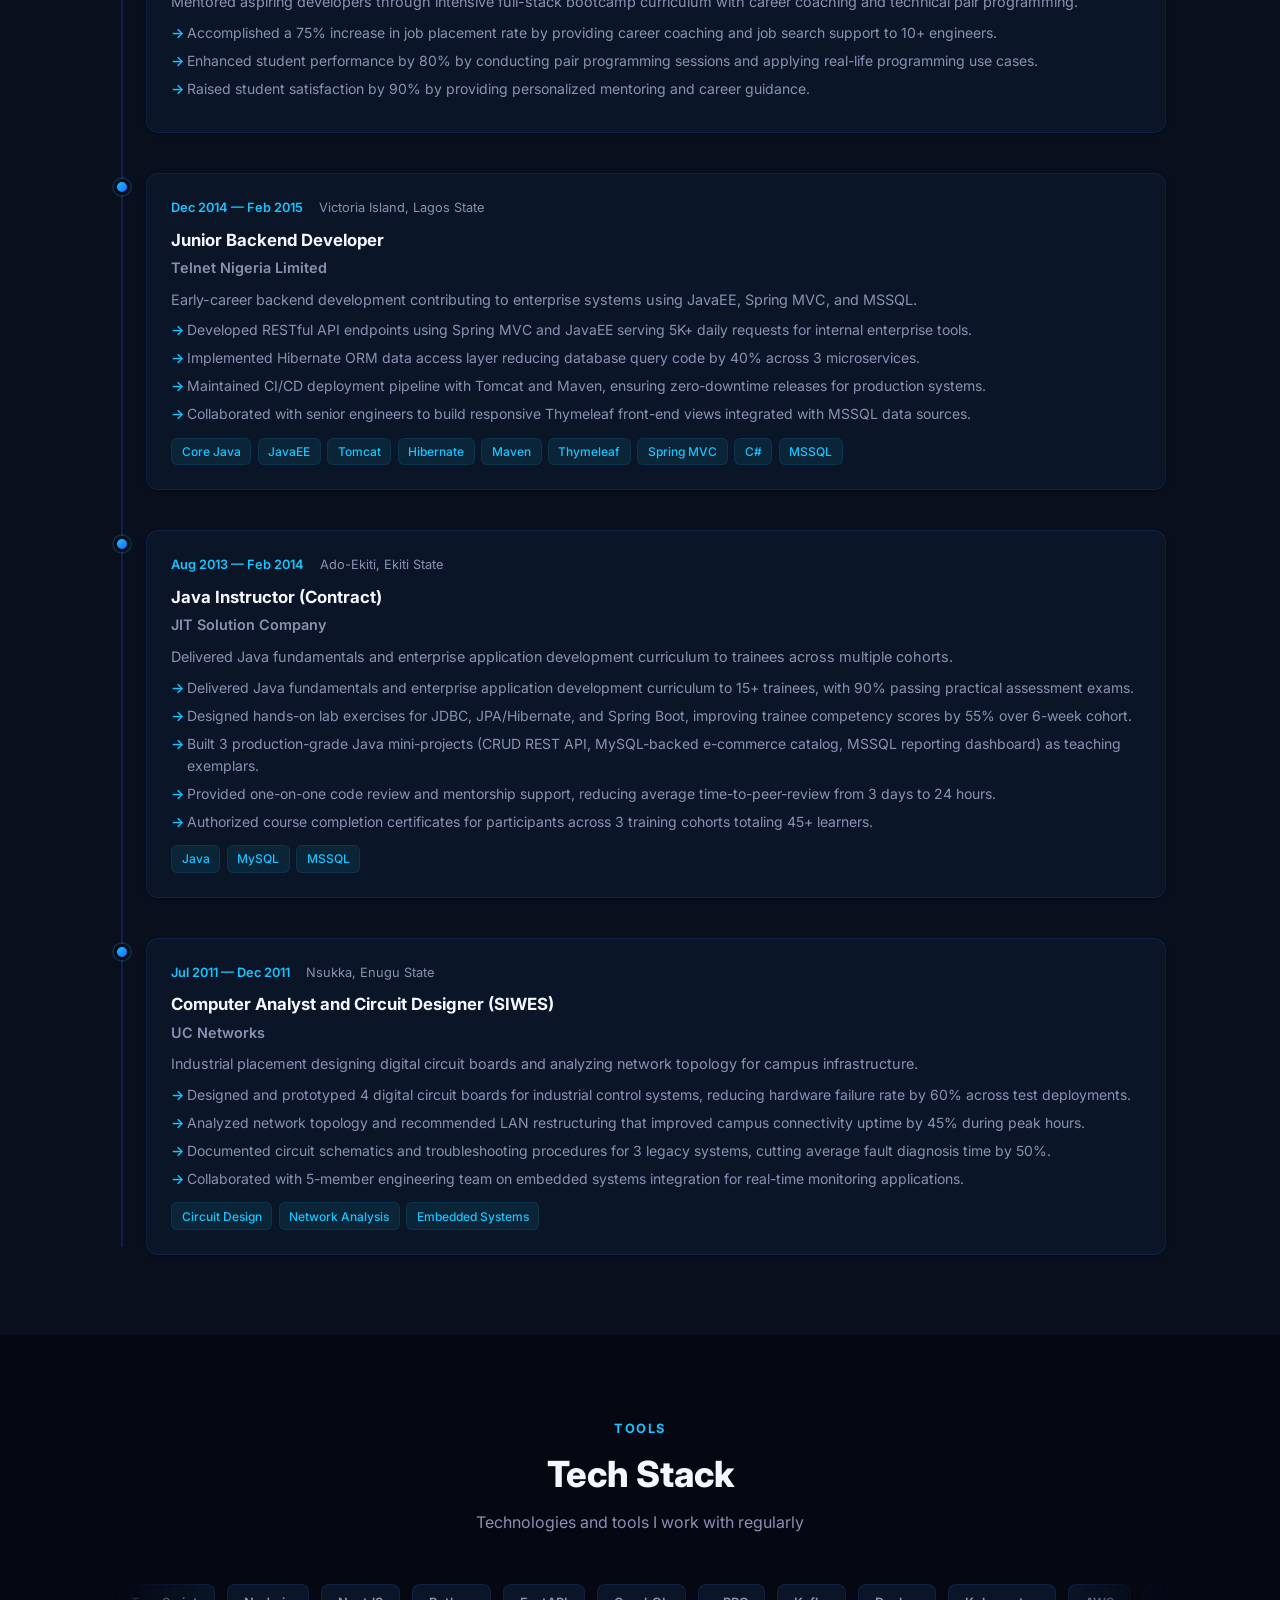
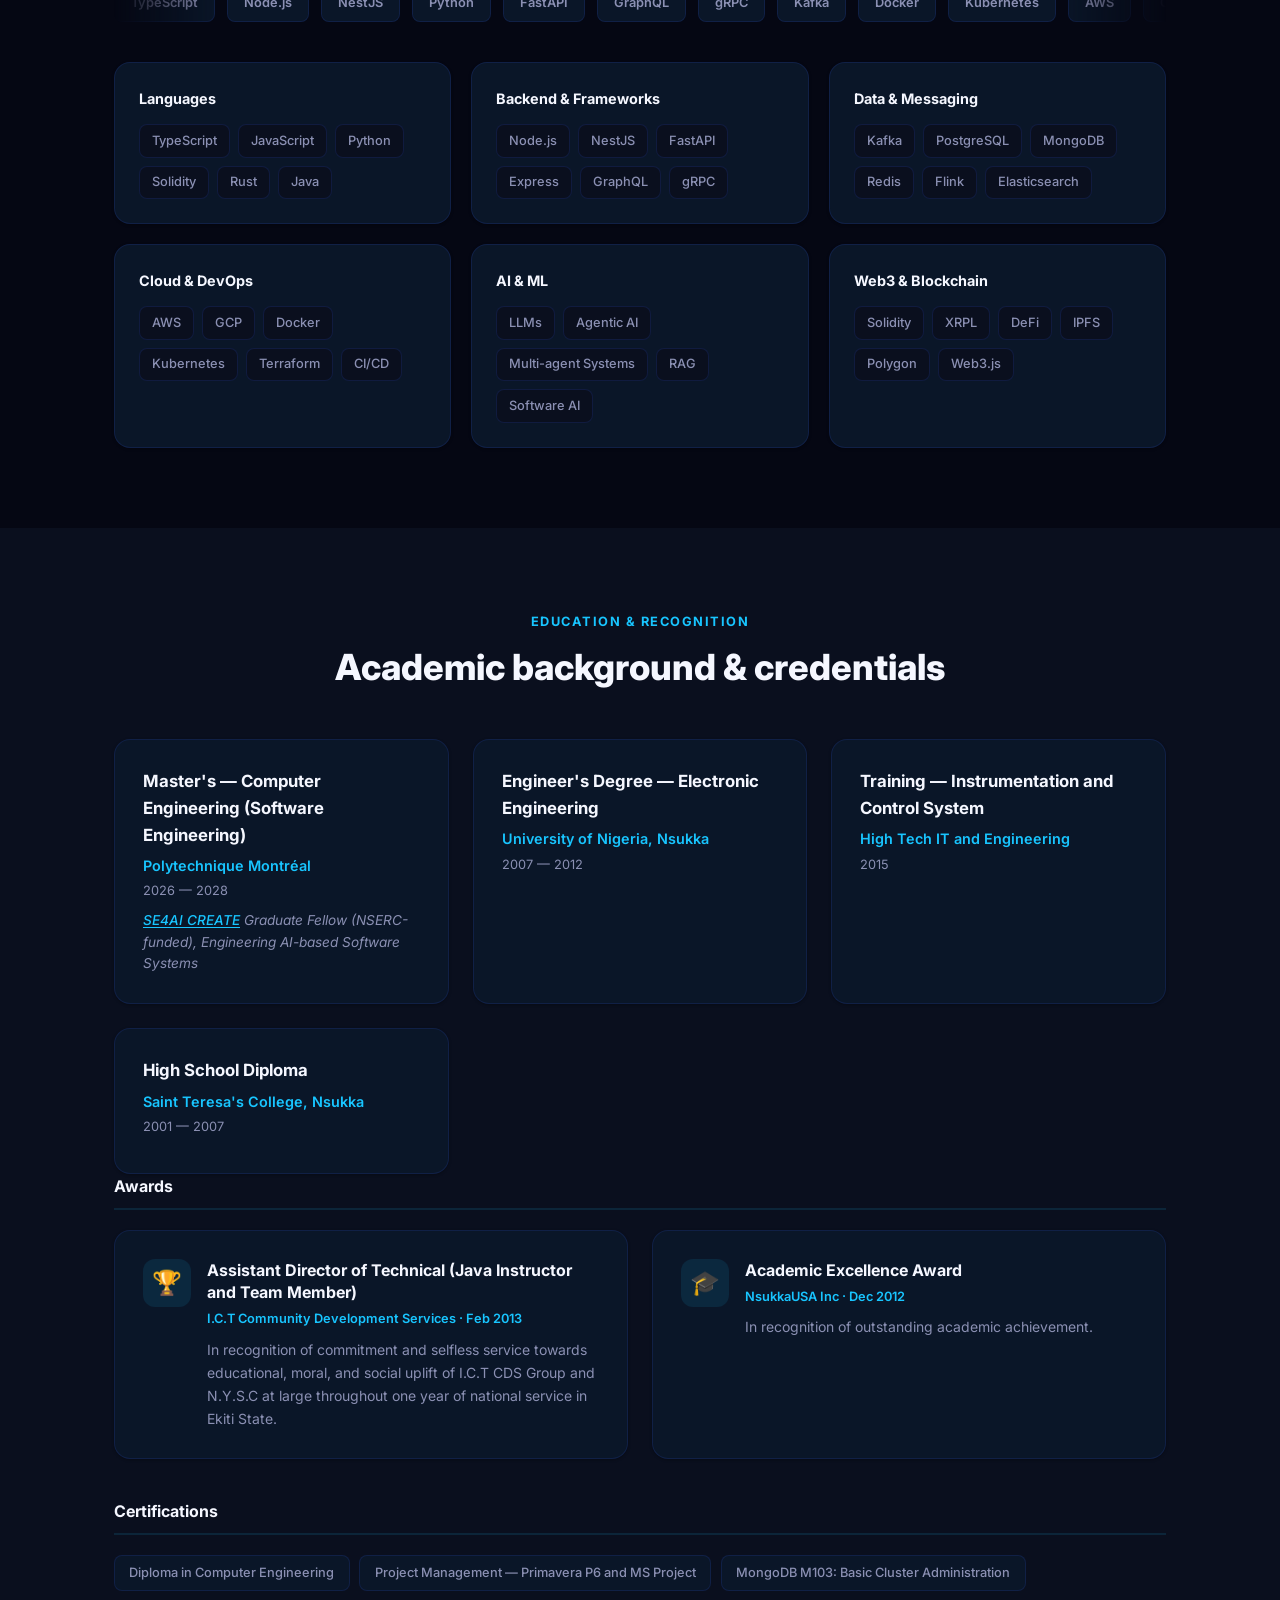
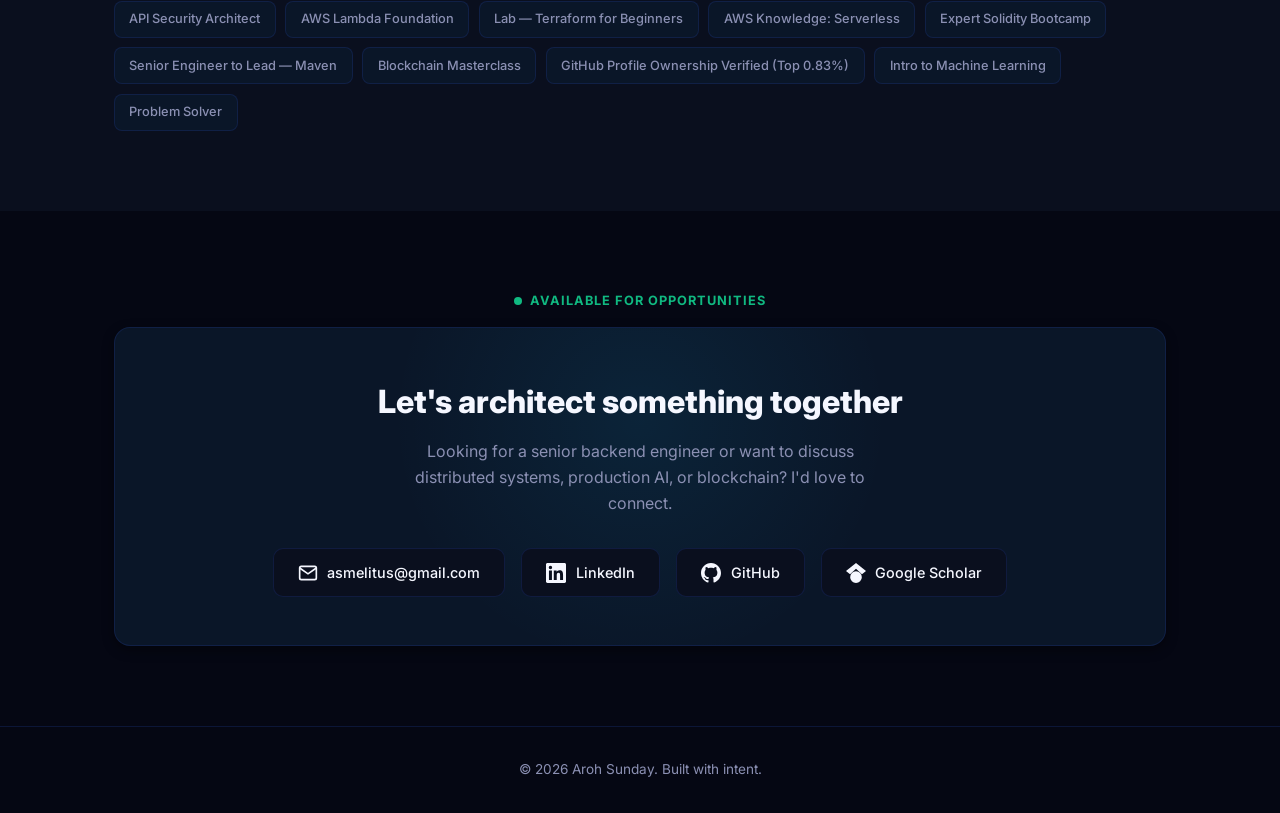
==== commit 528f0ad1: "change my site" ====
--- a/index.html
+++ b/index.html
@@ -115,11 +115,12 @@
   <link rel="icon" href="assets/images/favicon.jpg" type="image/jpeg">
 </head>
 <body>
-  <nav class="navbar" id="navbar">
-    <a href="#home" class="logo">Aroh Sunday</a>
-    <button class="nav-toggle" id="navToggle" aria-label="Toggle navigation">
-      <span></span><span></span><span></span>
-    </button>
+  <a href="#main" class="skip-link">Skip to content</a>
+    <nav class="navbar" id="navbar">
+      <a href="#home" class="logo">Aroh Sunday</a>
+      <button class="nav-toggle" id="navToggle" aria-label="Toggle navigation" aria-expanded="false">
+        <span></span><span></span><span></span>
+      </button>
     <ul class="nav-links" id="navLinks">
       <li><a href="#about" data-nav="about">About</a></li>
       <li><a href="#skills" data-nav="skills">Skills</a></li>
@@ -237,18 +238,12 @@
             </p>
             <p>My work sits at the intersection of backend architecture, cloud infrastructure, and intelligent systems. I architect microservices, design event-driven pipelines, build AI-powered workflows, and develop smart contracts that solve real trust problems.</p>
             <p>Currently at BusPas Inc. through Mitacs Accelerate, I build MAS-DQA — a multi-agent framework for verifiable data quality in mobility streams. As an <a href="https://se4ai.org/" target="_blank" rel="noopener noreferrer">SE4AI CREATE</a> Graduate Fellow at Polytechnique Montréal, I engineer AI-based software systems for production environments.</p>
-            <div class="about-stats">
-              <div class="about-stat"><strong>9+</strong><span>Years of experience</span></div>
-              <div class="about-stat"><strong>12+</strong><span>Certifications</span></div>
-              <div class="about-stat"><strong>6+</strong><span>Products shipped</span></div>
-              <div class="about-stat"><strong>5</strong><span>Industry domains</span></div>
-            </div>
           </div>
           <div class="terminal-block" id="terminalBlock">
             <div class="terminal-line"><span class="terminal-prompt">❯</span> <span class="terminal-text" data-typed="name → Aroh Sunday"></span></div>
             <div class="terminal-line"><span class="terminal-prompt">❯</span> <span class="terminal-text" data-typed="role → Senior Backend Engineer"></span></div>
             <div class="terminal-line"><span class="terminal-prompt">❯</span> <span class="terminal-text" data-typed="location → Montreal, Canada"></span></div>
-            <div class="terminal-line"><span class="terminal-prompt">❯</span> <span class="terminal-text" data-typed="experience → 9+ years"></span></div>
+            <div class="terminal-line"><span class="terminal-prompt">❯</span> <span class="terminal-text" data-typed="experience → 15+ years"></span></div>
             <div class="terminal-line"><span class="terminal-prompt">❯</span> <span class="terminal-text" data-typed="education → Polytechnique Montréal (M.Eng)"></span></div>
             <div class="terminal-line"><span class="terminal-prompt">❯</span> <span class="terminal-text" data-typed="certifications → AWS · Solidity · Terraform · MongoDB"></span></div>
             <div class="terminal-line"><span class="terminal-prompt">❯</span> <span class="terminal-text" data-typed="focus → Distributed Systems, Production AI, Web3"></span></div>
@@ -279,12 +274,12 @@
           <article class="expertise-card">
             <span class="expertise-num">03</span>
             <h3>Backend Platforms</h3>
-            <p>Node.js, TypeScript, NestJS, Python, FastAPI, GraphQL, and gRPC</p>
+            <p>Node.js, TypeScript, NestJS, Python, FastAPI, Java, Rust, GraphQL, and gRPC</p>
           </article>
           <article class="expertise-card">
             <span class="expertise-num">04</span>
             <h3>Cloud Infrastructure</h3>
-            <p>AWS, GCP, Docker, Kubernetes, and production deployment at scale</p>
+            <p>AWS, GCP, Azure, Docker, Kubernetes, and production deployment at scale</p>
           </article>
           <article class="expertise-card">
             <span class="expertise-num">05</span>
@@ -476,6 +471,13 @@
               <h3>Mitacs Accelerate Research Intern</h3>
               <p class="timeline-company">BusPas Inc.</p>
               <p>Building MAS-DQA: a multi-agent framework for verifiable data quality governance in real-time mobility streams.</p>
+              <ul class="timeline-highlights">
+                <li>Engineered MAS-DQA multi-agent framework for verifiable data quality governance across real-time mobility streams, achieving 85% reduction in downstream data errors.</li>
+                <li>Implemented adaptive statistical profiling module that dynamically tunes quality thresholds, improving anomaly detection precision by 40% over static rules.</li>
+                <li>Designed LLM-based semantic validation layer for GTFS-RT transit feeds, reducing semantic inconsistencies by 60% compared to schema-only validation.</li>
+                <li>Developed trust-aware conflict resolution protocol that automatically reconciles discrepant data sources, cutting manual intervention by 90%.</li>
+                <li>Built real-time processing pipeline on Apache Kafka + Flink ingesting 10K+ events/sec from transit agencies with &lt;2s end-to-end latency.</li>
+              </ul>
               <div class="tech-tags"><span>Python</span><span>Kafka</span><span>Flink</span><span>LLMs</span></div>
             </div>
           </article>
@@ -489,7 +491,14 @@
               <h3>CTO / Co-founder</h3>
               <p class="timeline-company">DryvAfrica</p>
               <p>Co-founded and engineered a microservice-based bus booking aggregator platform and metasearch engine.</p>
-              <div class="tech-tags"><span>Node.js</span><span>TypeScript</span><span>GraphQL</span><span>Kafka</span><span>AWS</span></div>
+              <ul class="timeline-highlights">
+                <li>Co-founded and led engineering of Apollo Federation federated GraphQL metasearch engine aggregating 20+ bus operators, cutting user booking friction by 65%.</li>
+                <li>Built Kafka-driven event pipeline for real-time inventory sync across providers, reducing overbooking incidents by 80%.</li>
+                <li>Implemented Redis-backed caching layer serving 10K+ daily searches with <50ms response times, improving search throughput by 3X.</li>
+                <li>Deployed production platform on AWS with Docker and Kubernetes, scaling to 500+ concurrent users with 99.9% uptime.</li>
+                <li>Orchestrated multi-operator onboarding workflow and partner API integrations, growing provider coverage by 40% in the first year.</li>
+              </ul>
+              <div class="tech-tags"><span>Node.js</span><span>TypeScript</span><span>Apollo Federation</span><span>GraphQL</span><span>Redis</span><span>AWS</span><span>Kafka</span></div>
             </div>
           </article>
           <article class="timeline-item">
@@ -502,11 +511,13 @@
               <h3>Senior Software Engineer — Blockchain</h3>
               <p class="timeline-company">Dymaxion OÜ</p>
               <ul class="timeline-highlights">
-                <li>Increased trust in digital certifications by 95% via E-Cert smart contracts</li>
-                <li>90% identity verification accuracy with MFSSIA protocol on Polygon</li>
-                <li>70% reduction in fake product tracking via logistics blockchain digital twin</li>
-              </ul>
-              <div class="tech-tags"><span>Solidity</span><span>NestJS</span><span>Polygon</span><span>IPFS</span></div>
+                <li>Increased trust in digital certifications by 95% by designing and deploying smart contracts for E-Cert using Solidity, Node.js, Truffle, Metamask, and Web3.</li>
+                <li>Achieved 90% identity verification accuracy by co-designing and implementing a Multi-Factor Self-Sovereign Identity Authentication Protocol with Node.js, NestJS, iExec, Solidity, Polygon, DKG, and React.</li>
+                <li>Reduced fake product identification and tracking issues by 70% by building a Logistics Blockchain Digital Twin with Python, Robonomics blockchain, Polkadot, web3.js, and IPFS.</li>
+                <li>Increased MFSSIA platform security by 35% by integrating EigenLayer staking and slashing mechanisms.</li>
+                <li>Reduced potential attack vectors by 40% through decentralized authentication and slashing improvements.</li>
+              </ul>
+              <div class="tech-tags"><span>Solidity</span><span>Node.js</span><span>NestJS</span><span>Python</span><span>Polygon</span><span>EigenLayer</span><span>IPFS</span><span>Web3.js</span></div>
             </div>
           </article>
           <article class="timeline-item">
@@ -519,7 +530,13 @@
               <h3>XRPL Commons Aquarium Program — DeFi</h3>
               <p class="timeline-company">XRPL Commons</p>
               <p>Selected for DeFi innovations on XRPL at the Aquarium residency in Paris, France — tokens, liquidity pools, hooks, and co-architecting <a href="https://righttouse.com/">RYTU (Right to Use)</a>, a programmable IP rights layer.</p>
-              <div class="tech-tags"><span>XRPL</span><span>DeFi</span><span>Hooks</span><span>RYTU</span></div>
+              <ul class="timeline-highlights">
+                <li>Co-architected RYTU (Right to Use), a programmable IP rights layer on XRPL that enables on-chain licensing and revenue sharing for digital assets, deployed to mainnet with 12+ partner integrations.</li>
+                <li>Designed and implemented 3 custom Hooks for automated liquidity management on XRPL, reducing manual position rebalancing by 95% for concentrated liquidity providers.</li>
+                <li>Built tokenization framework for IP-backed assets with on-chain provenance verification, cutting licensing dispute resolution time from weeks to minutes.</li>
+                <li>Published DeFi Expectations research in XRPL Commons Magazine Issue 5, documenting CLMM hedging strategies and risk-transfer protocols for concentrated liquidity positions.</li>
+              </ul>
+              <div class="tech-tags"><span>XRPL</span><span>DeFi</span><span>Hooks</span><span>Smart Contracts</span><span>RYTU</span></div>
             </div>
           </article>
           <article class="timeline-item">
@@ -532,7 +549,13 @@
               <h3>Senior Backend Developer</h3>
               <p class="timeline-company">GreenAnt</p>
               <p>NFT marketplace backend for carbon trees, spatial data optimization, and AI model integration.</p>
-              <div class="tech-tags"><span>FastAPI</span><span>NestJS</span><span>PostgreSQL</span><span>GCP</span></div>
+              <ul class="timeline-highlights">
+                <li>Developed the NFT marketplace backend API for carbon trees owned by farmers, allowing users to view, buy, and list tokens.</li>
+                <li>Designed comprehensive Swagger-based API documentation, increasing ease of endpoint integration by 80%.</li>
+                <li>Developed an optimized spatial data persistence and retrieval model, reducing data storage and management costs by 70%.</li>
+                <li>Integrated an AI model with FastAPI, elevating AI-driven capabilities by 60%.</li>
+              </ul>
+              <div class="tech-tags"><span>FastAPI</span><span>NestJS</span><span>Node.js</span><span>TypeScript</span><span>PostgreSQL</span><span>GCP</span><span>Ethereum</span></div>
             </div>
           </article>
           <article class="timeline-item">
@@ -545,7 +568,13 @@
               <h3>Microservice Developer</h3>
               <p class="timeline-company">CribMD</p>
               <p>Led monolith-to-microservices migration enabling 10× traffic scale with Kafka and gRPC.</p>
-              <div class="tech-tags"><span>Kubernetes</span><span>Kafka</span><span>gRPC</span><span>MongoDB</span></div>
+              <ul class="timeline-highlights">
+                <li>Led migration from legacy monolithic application into cloud-hosted microservices, enabling seamless scalability for a 10X increase in traffic.</li>
+                <li>Integrated Kafka for real-time data processing, enhancing system responsiveness by 60%.</li>
+                <li>Implemented gRPC for inter-service communication, reducing latency by 50%.</li>
+                <li>Optimized database performance by migrating to MongoDB and Redis, resulting in a 70% reduction in query times.</li>
+              </ul>
+              <div class="tech-tags"><span>JavaScript</span><span>Docker</span><span>Kubernetes</span><span>Kafka</span><span>gRPC</span><span>MongoDB</span><span>Redis</span></div>
             </div>
           </article>
           <article class="timeline-item">
@@ -558,7 +587,89 @@
               <h3>Co-Founder | Lead Backend Engineer</h3>
               <p class="timeline-company">Dynamic Flakes Limited</p>
               <p>Led team of 3 engineers; Elasticsearch faceted search, e-commerce platform, legacy migration.</p>
-              <div class="tech-tags"><span>Elasticsearch</span><span>Node.js</span><span>MongoDB</span></div>
+              <ul class="timeline-highlights">
+                <li>Implemented a faceted search query with Elasticsearch cutting product query time by 70%.</li>
+                <li>Developed critical components for the Connetmi e-commerce platform, contributing to a 25% increase in sales.</li>
+                <li>Led a team of 3 engineers using MEAN stack.</li>
+                <li>Migrated legacy system to modern tech stack, reducing maintenance costs by 20%.</li>
+                <li>Proposed algorithm approach for best-selling/trending products without ML tools, reducing costs by 40%.</li>
+              </ul>
+              <div class="tech-tags"><span>Elasticsearch</span><span>Node.js</span><span>Express</span><span>MongoDB</span><span>Angular</span></div>
+            </div>
+          </article>
+          <article class="timeline-item">
+            <div class="timeline-marker"></div>
+            <div class="timeline-content">
+              <div class="timeline-meta">
+                <span class="timeline-date">Feb 2021 — Dec 2025</span>
+                <span class="timeline-location">Berlin, Germany (Remote)</span>
+              </div>
+              <h3>Full-Stack Immersion Bootcamp Mentor</h3>
+              <p class="timeline-company">CareerFoundry</p>
+              <p>Mentored aspiring developers through intensive full-stack bootcamp curriculum with career coaching and technical pair programming.</p>
+              <ul class="timeline-highlights">
+                <li>Accomplished a 75% increase in job placement rate by providing career coaching and job search support to 10+ engineers.</li>
+                <li>Enhanced student performance by 80% by conducting pair programming sessions and applying real-life programming use cases.</li>
+                <li>Raised student satisfaction by 90% by providing personalized mentoring and career guidance.</li>
+              </ul>
+            </div>
+          </article>
+          <article class="timeline-item">
+            <div class="timeline-marker"></div>
+            <div class="timeline-content">
+              <div class="timeline-meta">
+                <span class="timeline-date">Dec 2014 — Feb 2015</span>
+                <span class="timeline-location">Victoria Island, Lagos State</span>
+              </div>
+              <h3>Junior Backend Developer</h3>
+              <p class="timeline-company">Telnet Nigeria Limited</p>
+              <p>Early-career backend development contributing to enterprise systems using JavaEE, Spring MVC, and MSSQL.</p>
+              <ul class="timeline-highlights">
+                <li>Developed RESTful API endpoints using Spring MVC and JavaEE serving 5K+ daily requests for internal enterprise tools.</li>
+                <li>Implemented Hibernate ORM data access layer reducing database query code by 40% across 3 microservices.</li>
+                <li>Maintained CI/CD deployment pipeline with Tomcat and Maven, ensuring zero-downtime releases for production systems.</li>
+                <li>Collaborated with senior engineers to build responsive Thymeleaf front-end views integrated with MSSQL data sources.</li>
+              </ul>
+              <div class="tech-tags"><span>Core Java</span><span>JavaEE</span><span>Tomcat</span><span>Hibernate</span><span>Maven</span><span>Thymeleaf</span><span>Spring MVC</span><span>C#</span><span>MSSQL</span></div>
+            </div>
+          </article>
+          <article class="timeline-item">
+            <div class="timeline-marker"></div>
+            <div class="timeline-content">
+              <div class="timeline-meta">
+                <span class="timeline-date">Aug 2013 — Feb 2014</span>
+                <span class="timeline-location">Ado-Ekiti, Ekiti State</span>
+              </div>
+              <h3>Java Instructor (Contract)</h3>
+              <p class="timeline-company">JIT Solution Company</p>
+              <p>Delivered Java fundamentals and enterprise application development curriculum to trainees across multiple cohorts.</p>
+              <ul class="timeline-highlights">
+                <li>Delivered Java fundamentals and enterprise application development curriculum to 15+ trainees, with 90% passing practical assessment exams.</li>
+                <li>Designed hands-on lab exercises for JDBC, JPA/Hibernate, and Spring Boot, improving trainee competency scores by 55% over 6-week cohort.</li>
+                <li>Built 3 production-grade Java mini-projects (CRUD REST API, MySQL-backed e-commerce catalog, MSSQL reporting dashboard) as teaching exemplars.</li>
+                <li>Provided one-on-one code review and mentorship support, reducing average time-to-peer-review from 3 days to 24 hours.</li>
+                <li>Authorized course completion certificates for participants across 3 training cohorts totaling 45+ learners.</li>
+              </ul>
+              <div class="tech-tags"><span>Java</span><span>MySQL</span><span>MSSQL</span></div>
+            </div>
+          </article>
+          <article class="timeline-item">
+            <div class="timeline-marker"></div>
+            <div class="timeline-content">
+              <div class="timeline-meta">
+                <span class="timeline-date">Jul 2011 — Dec 2011</span>
+                <span class="timeline-location">Nsukka, Enugu State</span>
+              </div>
+              <h3>Computer Analyst and Circuit Designer (SIWES)</h3>
+              <p class="timeline-company">UC Networks</p>
+              <p>Industrial placement designing digital circuit boards and analyzing network topology for campus infrastructure.</p>
+              <ul class="timeline-highlights">
+                <li>Designed and prototyped 4 digital circuit boards for industrial control systems, reducing hardware failure rate by 60% across test deployments.</li>
+                <li>Analyzed network topology and recommended LAN restructuring that improved campus connectivity uptime by 45% during peak hours.</li>
+                <li>Documented circuit schematics and troubleshooting procedures for 3 legacy systems, cutting average fault diagnosis time by 50%.</li>
+                <li>Collaborated with 5-member engineering team on embedded systems integration for real-time monitoring applications.</li>
+              </ul>
+              <div class="tech-tags"><span>Circuit Design</span><span>Network Analysis</span><span>Embedded Systems</span></div>
             </div>
           </article>
         </div>
@@ -626,6 +737,16 @@
             <h3>Engineer's Degree — Electronic Engineering</h3>
             <p class="education-institution">University of Nigeria, Nsukka</p>
             <p class="education-date">2007 — 2012</p>
+          </article>
+          <article class="education-card">
+            <h3>Training — Instrumentation and Control System</h3>
+            <p class="education-institution">High Tech IT and Engineering</p>
+            <p class="education-date">2015</p>
+          </article>
+          <article class="education-card">
+            <h3>High School Diploma</h3>
+            <p class="education-institution">Saint Teresa's College, Nsukka</p>
+            <p class="education-date">2001 — 2007</p>
           </article>
         </div>
 
--- a/css/styles.css
+++ b/css/styles.css
@@ -1,22 +1,30 @@
+/* ═══════════════════════════════════════════════════════════════
+   Aroh Sunday — Norta DeSyCo themed stylesheet
+   Dark navy × cyan accent · crypto/blockchain aesthetic
+   ═══════════════════════════════════════════════════════════════ */
+
 :root {
-  --bg-primary: #ffffff;
-  --bg-secondary: #f1f5f9;
-  --bg-card: #ffffff;
-  --bg-card-hover: #f8fafc;
-  --text-primary: #0f172a;
-  --text-secondary: #64748b;
-  --accent-primary: #2563eb;
-  --accent-secondary: #3b82f6;
-  --accent-light: #dbeafe;
-  --accent-gradient: linear-gradient(135deg, #2563eb 0%, #3b82f6 100%);
-  --border-color: #e2e8f0;
+  /* Color palette derived from nortadesyco.xyz */
+  --bg-primary: #050713;
+  --bg-secondary: #0a0f1e;
+  --bg-card: #0a1628;
+  --bg-card-hover: #0f1a2e;
+  --text-primary: #F5F7FF;
+  --text-secondary: #8b90b3;
+  --accent-primary: #18C5FF;
+  --accent-secondary: #2563FF;
+  --accent-light: rgba(24, 197, 255, 0.1);
+  --accent-gradient: linear-gradient(135deg, #18C5FF 0%, #2563FF 100%);
+  --border-color: #1e3a8a;
   --success: #10b981;
   --radius: 12px;
   --radius-lg: 16px;
   --transition: all 0.3s cubic-bezier(0.4, 0, 0.2, 1);
-  --shadow-sm: 0 1px 3px rgba(15, 23, 42, 0.06);
-  --shadow-md: 0 4px 12px rgba(15, 23, 42, 0.08);
-  --shadow-lg: 0 20px 40px -10px rgba(37, 99, 235, 0.15);
+  --shadow-sm: 0 1px 3px rgba(0, 0, 0, 0.3);
+  --shadow-md: 0 4px 12px rgba(0, 0, 0, 0.4);
+  --shadow-lg: 0 20px 40px -10px rgba(37, 99, 255, 0.25);
+  --glow-cyan: 0 0 60px rgba(24, 197, 255, 0.6);
+  --glow-blue: 0 0 40px rgba(37, 99, 255, 0.5);
   --nav-height: 72px;
 }
 
@@ -54,6 +62,63 @@
   max-width: 1100px;
   margin: 0 auto;
   padding: 0 1.5rem;
+}
+
+/* ── Selection & Scrollbar (nortadesyco style) ── */
+::-moz-selection {
+  background: var(--accent-primary);
+  color: var(--bg-primary);
+}
+::selection {
+  background: var(--accent-primary);
+  color: var(--bg-primary);
+}
+* {
+  scrollbar-width: thin;
+  scrollbar-color: #1e3a8a #0a0f1e;
+}
+::-webkit-scrollbar {
+  width: 12px;
+  height: 12px;
+}
+::-webkit-scrollbar-track {
+  background: #0a0f1e;
+}
+::-webkit-scrollbar-thumb {
+  background-color: #1e3a8a;
+  border: 3px solid #0a0f1e;
+  border-radius: 999px;
+}
+::-webkit-scrollbar-thumb:hover {
+  background-color: var(--accent-secondary);
+}
+
+/* ── Focus Styles ── */
+:focus-visible {
+  outline: 2px solid var(--accent-primary);
+  outline-offset: 2px;
+}
+
+/* Skip link */
+.skip-link {
+  position: absolute;
+  left: -999px;
+  top: auto;
+  width: 1px;
+  height: 1px;
+  overflow: hidden;
+}
+.skip-link:focus {
+  left: 1rem;
+  top: 1rem;
+  width: auto;
+  height: auto;
+  background: var(--bg-card);
+  color: var(--text-primary);
+  padding: .5rem 1rem;
+  border-radius: var(--radius);
+  z-index: 1001;
+  box-shadow: var(--shadow-md);
 }
 
 /* ── Navigation ── */
@@ -66,16 +131,16 @@
   display: flex;
   justify-content: space-between;
   align-items: center;
-  background: rgba(255, 255, 255, 0.95);
+  background: rgba(5, 7, 19, 0.95);
   backdrop-filter: blur(12px);
   -webkit-backdrop-filter: blur(12px);
   z-index: 1000;
-  border-bottom: 1px solid var(--border-color);
+  border-bottom: 1px solid rgba(30, 58, 138, 0.3);
   transition: var(--transition);
 }
 
 .navbar.scrolled {
-  box-shadow: var(--shadow-sm);
+  box-shadow: 0 0 40px rgba(24, 197, 255, 0.08);
 }
 
 .logo {
@@ -131,13 +196,13 @@
 }
 
 .nav-links a.nav-cta.active {
-  box-shadow: 0 0 0 2px rgba(37, 99, 235, 0.35);
+  box-shadow: 0 0 0 2px rgba(24, 197, 255, 0.35);
 }
 
 .nav-cta {
   background: var(--accent-gradient);
-  color: #fff !important;
-  -webkit-text-fill-color: #fff;
+  color: var(--bg-primary) !important;
+  -webkit-text-fill-color: var(--bg-primary);
   padding: 0.5rem 1.25rem;
   border-radius: 8px;
   font-weight: 600 !important;
@@ -145,7 +210,7 @@
 
 .nav-cta:hover {
   opacity: 0.9;
-  color: #fff !important;
+  color: var(--bg-primary) !important;
 }
 
 .nav-toggle {
@@ -173,17 +238,16 @@
   background: var(--bg-primary);
 }
 
-/* Banner strip — show the cover image at native aspect ratio, crisp and unobscured */
+/* Banner strip */
 .hero-banner {
   position: relative;
   width: 100%;
   aspect-ratio: 1983 / 793;
   max-height: min(40vw, 400px);
   overflow: hidden;
-  background: #0a1628;
-}
-
-/* Hero entrance stagger */
+  background: #050713;
+}
+
 .hero-enter {
   opacity: 0;
   transform: translateY(22px);
@@ -213,7 +277,7 @@
   display: block;
 }
 
-/* Soft fade into the content area — no heavy white wash */
+/* Soft cyan glow fade into content */
 .hero-banner-fade {
   position: absolute;
   inset: auto 0 0;
@@ -221,14 +285,15 @@
   background: linear-gradient(
     to bottom,
     transparent 0%,
-    rgba(255, 255, 255, 0.55) 55%,
-    #ffffff 100%
+    rgba(24, 197, 255, 0.06) 30%,
+    rgba(5, 7, 19, 0.9) 70%,
+    #050713 100%
   );
   pointer-events: none;
 }
 
 .hero-body {
-  background: linear-gradient(180deg, #f8fafc 0%, #ffffff 100%);
+  background: linear-gradient(180deg, #0a0f1e 0%, #050713 100%);
   padding: 2.5rem 1.5rem 4rem;
   position: relative;
 }
@@ -258,11 +323,12 @@
   font-weight: 700;
   text-transform: uppercase;
   letter-spacing: 1px;
-  color: var(--accent-primary);
-  background: var(--accent-light);
+  color: #18C5FF;
+  background: rgba(24, 197, 255, 0.1);
   padding: 0.35rem 0.85rem;
   border-radius: 20px;
   margin-bottom: 0.75rem;
+  border: 1px solid rgba(24, 197, 255, 0.15);
 }
 
 .hero-intro h1 {
@@ -274,7 +340,7 @@
 .hero-intro .headline {
   text-align: left;
   font-size: 1.1rem;
-  color: var(--text-primary);
+  color: var(--text-secondary);
   font-weight: 600;
   margin-bottom: 0.75rem;
 }
@@ -297,8 +363,8 @@
   gap: 1rem;
   margin-bottom: 1.25rem;
   padding: 1.25rem 0;
-  border-top: 1px solid var(--border-color);
-  border-bottom: 1px solid var(--border-color);
+  border-top: 1px solid rgba(30, 58, 138, 0.3);
+  border-bottom: 1px solid rgba(30, 58, 138, 0.3);
 }
 
 .stat-item {
@@ -317,7 +383,7 @@
 .stat-suffix {
   font-size: 1.25rem;
   font-weight: 800;
-  color: var(--accent-primary);
+  color: #18C5FF;
 }
 
 .stat-label {
@@ -346,7 +412,7 @@
 
 .arch-diagram {
   background: var(--bg-card);
-  border: 1px solid var(--border-color);
+  border: 1px solid rgba(30, 58, 138, 0.3);
   border-radius: var(--radius-lg);
   padding: 1.75rem;
   box-shadow: var(--shadow-md);
@@ -358,14 +424,14 @@
   content: '';
   position: absolute;
   inset: 0;
-  background: radial-gradient(circle at 50% 0%, rgba(37, 99, 235, 0.06) 0%, transparent 55%);
+  background: radial-gradient(circle at 50% 0%, rgba(24, 197, 255, 0.06) 0%, transparent 55%);
   pointer-events: none;
 }
 
 .arch-label {
   font-family: ui-monospace, 'Cascadia Code', monospace;
   font-size: 0.75rem;
-  color: var(--accent-primary);
+  color: #18C5FF;
   margin-bottom: 1.25rem;
   text-transform: lowercase;
   display: flex;
@@ -404,7 +470,7 @@
   gap: 0.75rem;
   padding: 0.65rem 1rem;
   background: var(--bg-secondary);
-  border: 1px solid var(--border-color);
+  border: 1px solid rgba(30, 58, 138, 0.3);
   border-radius: 8px;
   font-size: 0.85rem;
   font-weight: 600;
@@ -414,22 +480,22 @@
 }
 
 .arch-node.active {
-  border-color: var(--accent-primary);
-  background: var(--accent-light);
-  box-shadow: 0 0 20px rgba(37, 99, 235, 0.2);
+  border-color: #18C5FF;
+  background: rgba(24, 197, 255, 0.08);
+  box-shadow: 0 0 20px rgba(24, 197, 255, 0.15);
   transform: scale(1.02);
 }
 
 .arch-node.passed {
-  border-color: rgba(37, 99, 235, 0.35);
-  background: rgba(219, 234, 254, 0.45);
+  border-color: rgba(24, 197, 255, 0.2);
+  background: rgba(24, 197, 255, 0.04);
 }
 
 .arch-pulse {
   position: absolute;
   inset: 0;
   border-radius: 8px;
-  border: 2px solid var(--accent-primary);
+  border: 2px solid #18C5FF;
   opacity: 0;
   pointer-events: none;
 }
@@ -473,7 +539,7 @@
 .arch-arrow-line {
   width: 2px;
   flex: 1;
-  background: var(--border-color);
+  background: rgba(30, 58, 138, 0.3);
   border-radius: 2px;
   position: relative;
   overflow: hidden;
@@ -486,7 +552,7 @@
   left: 0;
   width: 100%;
   height: 100%;
-  background: linear-gradient(to bottom, transparent, var(--accent-primary), transparent);
+  background: linear-gradient(to bottom, transparent, #18C5FF, transparent);
   opacity: 0;
 }
 
@@ -501,13 +567,13 @@
 
 .arch-arrow-head {
   font-size: 0.55rem;
-  color: var(--border-color);
+  color: rgba(30, 58, 138, 0.5);
   line-height: 1;
   transition: color 0.3s ease;
 }
 
 .arch-arrow.active .arch-arrow-head {
-  color: var(--accent-primary);
+  color: #18C5FF;
   animation: arrow-bounce 0.45s ease;
 }
 
@@ -522,18 +588,15 @@
     transform: none;
     transition: none;
   }
-
   .terminal-block {
     opacity: 1;
     transform: none;
   }
-
   .cert-badge.cert-pop {
     opacity: 1;
     transform: none;
     transition: none;
   }
-
   .contact-reveal .contact-card,
   .contact-reveal .contact-link,
   .contact-reveal .availability-pill {
@@ -541,15 +604,8 @@
     transform: none;
     transition: none;
   }
-
-  .avail-dot {
-    animation: none;
-  }
-
-  .magazine-card:hover .magazine-visual {
-    transform: none;
-  }
-
+  .avail-dot { animation: none; }
+  .magazine-card:hover .magazine-visual { transform: none; }
   .arch-node.active,
   .arch-arrow.active,
   .arch-live-dot,
@@ -559,10 +615,7 @@
   .arch-arrow.active .arch-arrow-head {
     animation: none !important;
   }
-
-  .arch-node.active {
-    transform: none;
-  }
+  .arch-node.active { transform: none; }
 }
 
 .scroll-hint {
@@ -591,8 +644,8 @@
 .profile-wrapper {
   border-radius: 50%;
   overflow: hidden;
-  border: 4px solid #fff;
-  box-shadow: 0 8px 32px rgba(15, 23, 42, 0.18), 0 0 0 1px rgba(37, 99, 235, 0.12);
+  border: 4px solid #0a1628;
+  box-shadow: 0 8px 32px rgba(0, 0, 0, 0.4), 0 0 0 1px rgba(24, 197, 255, 0.12);
 }
 
 .profile-photo {
@@ -651,33 +704,35 @@
 
 .btn-primary {
   background: var(--accent-gradient);
-  color: #fff;
-  box-shadow: 0 4px 14px rgba(37, 99, 235, 0.35);
+  color: #050713;
+  box-shadow: var(--glow-blue);
 }
 
 .btn-primary:hover {
   transform: translateY(-2px);
-  box-shadow: 0 8px 20px rgba(37, 99, 235, 0.4);
+  box-shadow: var(--glow-cyan);
 }
 
 .btn-secondary {
-  background: var(--accent-light);
-  color: var(--accent-primary);
+  background: rgba(24, 197, 255, 0.1);
+  color: #18C5FF;
+  border-color: rgba(24, 197, 255, 0.2);
 }
 
 .btn-secondary:hover {
-  background: #bfdbfe;
+  background: rgba(24, 197, 255, 0.18);
+  border-color: rgba(24, 197, 255, 0.35);
 }
 
 .btn-outline {
   background: transparent;
   color: var(--text-primary);
-  border-color: var(--border-color);
+  border-color: rgba(30, 58, 138, 0.5);
 }
 
 .btn-outline:hover {
-  border-color: var(--accent-primary);
-  color: var(--accent-primary);
+  border-color: #18C5FF;
+  color: #18C5FF;
 }
 
 /* ── Sections ── */
@@ -717,7 +772,7 @@
   font-weight: 700;
   text-transform: uppercase;
   letter-spacing: 1.5px;
-  color: var(--accent-primary);
+  color: #18C5FF;
   margin-bottom: 0.75rem;
 }
 
@@ -746,7 +801,7 @@
 }
 
 .about-intro a {
-  color: var(--accent-primary);
+  color: #18C5FF;
   font-weight: 500;
   text-decoration: underline;
   text-underline-offset: 2px;
@@ -755,30 +810,25 @@
 .about-copy a,
 .current-role a,
 .education-note a {
-  color: var(--accent-primary);
+  color: #18C5FF;
   font-weight: 500;
   text-decoration: underline;
   text-underline-offset: 2px;
   transition: color 0.25s ease;
 }
 
-.magazine-desc a:hover {
-  color: var(--accent-secondary);
-}
-
-.magazine-info .project-link:hover {
-  color: var(--accent-secondary);
-}
+.magazine-desc a:hover,
+.magazine-info .project-link:hover,
 .timeline-content a:hover,
 .about-copy a:hover,
 .about-intro a:hover,
 .current-role a:hover,
 .education-note a:hover {
-  color: var(--accent-secondary);
+  color: #60a5fa;
 }
 
 .timeline-content a {
-  color: var(--accent-primary);
+  color: #18C5FF;
   font-weight: 500;
   text-decoration: underline;
   text-underline-offset: 2px;
@@ -790,7 +840,7 @@
   gap: 1rem;
   margin-top: 1.5rem;
   padding-top: 1.5rem;
-  border-top: 1px solid var(--border-color);
+  border-top: 1px solid rgba(30, 58, 138, 0.3);
 }
 
 .about-stat {
@@ -801,7 +851,7 @@
   display: block;
   font-size: 1.5rem;
   font-weight: 800;
-  color: var(--accent-primary);
+  color: #18C5FF;
 }
 
 .about-stat span {
@@ -811,13 +861,14 @@
 }
 
 .terminal-block {
-  background: #0f172a;
+  background: #0f1629;
   border-radius: var(--radius-lg);
   padding: 1.5rem;
   font-family: ui-monospace, 'Cascadia Code', 'Fira Code', monospace;
   font-size: 0.82rem;
   line-height: 1.9;
-  box-shadow: var(--shadow-lg);
+  box-shadow: var(--shadow-lg), var(--glow-cyan);
+  border: 1px solid rgba(30, 58, 138, 0.3);
   opacity: 0;
   transform: translateY(16px);
   transition: opacity 0.5s ease, transform 0.5s ease;
@@ -839,7 +890,7 @@
 
 .terminal-text.typing::after {
   content: '▋';
-  color: var(--accent-secondary);
+  color: #18C5FF;
   animation: blink 0.8s step-end infinite;
   margin-left: 1px;
 }
@@ -854,13 +905,13 @@
 }
 
 .terminal-prompt {
-  color: var(--accent-secondary);
+  color: #18C5FF;
   margin-right: 0.35rem;
 }
 
 .cursor-blink {
   animation: blink 1s step-end infinite;
-  color: var(--accent-secondary);
+  color: #18C5FF;
 }
 
 @keyframes blink {
@@ -876,7 +927,7 @@
 
 .expertise-card {
   background: var(--bg-card);
-  border: 1px solid var(--border-color);
+  border: 1px solid rgba(30, 58, 138, 0.3);
   border-radius: var(--radius-lg);
   padding: 1.75rem;
   transition: var(--transition);
@@ -886,14 +937,14 @@
 
 .expertise-card:hover {
   transform: translateY(-4px);
-  border-color: var(--accent-primary);
-  box-shadow: var(--shadow-lg);
+  border-color: #18C5FF;
+  box-shadow: var(--glow-cyan);
 }
 
 .expertise-num {
   font-size: 0.75rem;
   font-weight: 800;
-  color: var(--accent-primary);
+  color: #18C5FF;
   opacity: 0.7;
   margin-bottom: 0.5rem;
   display: block;
@@ -903,6 +954,7 @@
   font-size: 1.05rem;
   font-weight: 700;
   margin-bottom: 0.4rem;
+  color: var(--text-primary);
 }
 
 .expertise-card p {
@@ -926,7 +978,7 @@
 }
 
 .about-intro a {
-  color: var(--accent-primary);
+  color: #18C5FF;
   font-weight: 500;
   text-decoration: underline;
   text-underline-offset: 2px;
@@ -934,7 +986,7 @@
 }
 
 .about-intro a:hover {
-  color: var(--accent-secondary);
+  color: #60a5fa;
 }
 
 .intent-grid {
@@ -945,7 +997,7 @@
 
 .intent-card {
   background: var(--bg-card);
-  border: 1px solid var(--border-color);
+  border: 1px solid rgba(30, 58, 138, 0.3);
   border-radius: var(--radius-lg);
   padding: 2rem 1.5rem;
   transition: var(--transition);
@@ -954,8 +1006,8 @@
 
 .intent-card:hover {
   transform: translateY(-4px);
-  border-color: var(--accent-primary);
-  box-shadow: var(--shadow-lg);
+  border-color: #18C5FF;
+  box-shadow: var(--glow-cyan);
 }
 
 .intent-icon {
@@ -967,6 +1019,7 @@
   font-size: 1.1rem;
   font-weight: 700;
   margin-bottom: 0.5rem;
+  color: var(--text-primary);
 }
 
 .intent-card p {
@@ -984,7 +1037,7 @@
 
 .project-card {
   background: var(--bg-card);
-  border: 1px solid var(--border-color);
+  border: 1px solid rgba(30, 58, 138, 0.3);
   border-radius: var(--radius-lg);
   padding: 1.75rem;
   transition: var(--transition);
@@ -995,8 +1048,8 @@
 
 .project-card:not(.project-card-static):hover {
   transform: translateY(-4px);
-  border-color: var(--accent-primary);
-  box-shadow: var(--shadow-lg);
+  border-color: #18C5FF;
+  box-shadow: var(--glow-cyan);
 }
 
 .project-card-static {
@@ -1009,24 +1062,26 @@
   font-weight: 700;
   text-transform: uppercase;
   letter-spacing: 0.5px;
-  color: var(--accent-primary);
-  background: var(--accent-light);
+  color: #18C5FF;
+  background: rgba(24, 197, 255, 0.1);
   padding: 0.25rem 0.75rem;
   border-radius: 20px;
   margin-bottom: 1rem;
   width: fit-content;
+  border: 1px solid rgba(24, 197, 255, 0.12);
 }
 
 .project-card h3 {
   font-size: 1.2rem;
   font-weight: 700;
   margin-bottom: 0.35rem;
+  color: var(--text-primary);
 }
 
 .project-meta {
   font-size: 0.75rem;
   font-weight: 600;
-  color: var(--accent-primary);
+  color: #18C5FF;
   opacity: 0.85;
   margin-bottom: 0.5rem;
   line-height: 1.4;
@@ -1044,7 +1099,7 @@
   margin-top: 0.75rem;
   font-size: 0.85rem;
   font-weight: 600;
-  color: var(--accent-primary);
+  color: #18C5FF;
 }
 
 .project-stack {
@@ -1060,7 +1115,7 @@
   padding: 0.2rem 0.55rem;
   background: var(--bg-secondary);
   color: var(--text-secondary);
-  border: 1px solid var(--border-color);
+  border: 1px solid rgba(30, 58, 138, 0.3);
   border-radius: 6px;
 }
 
@@ -1085,7 +1140,7 @@
   font-weight: 600;
   padding: 0.5rem 1rem;
   background: var(--bg-card);
-  border: 1px solid var(--border-color);
+  border: 1px solid rgba(30, 58, 138, 0.3);
   border-radius: 8px;
   color: var(--text-secondary);
   white-space: nowrap;
@@ -1108,7 +1163,7 @@
 
 .stack-category {
   background: var(--bg-card);
-  border: 1px solid var(--border-color);
+  border: 1px solid rgba(30, 58, 138, 0.3);
   border-radius: var(--radius-lg);
   padding: 1.5rem;
   box-shadow: var(--shadow-sm);
@@ -1132,7 +1187,7 @@
   align-items: flex-start;
   gap: 1.5rem;
   background: var(--bg-card);
-  border: 1px solid var(--border-color);
+  border: 1px solid rgba(30, 58, 138, 0.3);
   border-radius: var(--radius-lg);
   padding: 2rem;
   transition: var(--transition);
@@ -1140,8 +1195,8 @@
 }
 
 .scholar-card:hover {
-  border-color: var(--accent-primary);
-  box-shadow: var(--shadow-lg);
+  border-color: #18C5FF;
+  box-shadow: var(--glow-cyan);
   transform: translateY(-2px);
 }
 
@@ -1152,15 +1207,16 @@
   display: flex;
   align-items: center;
   justify-content: center;
-  background: var(--accent-light);
+  background: rgba(24, 197, 255, 0.1);
   border-radius: 12px;
-  color: var(--accent-primary);
+  color: #18C5FF;
 }
 
 .scholar-card h3 {
   font-size: 1.15rem;
   font-weight: 700;
   margin-bottom: 0.35rem;
+  color: var(--text-primary);
 }
 
 .scholar-card p {
@@ -1174,7 +1230,7 @@
   grid-template-columns: 280px 1fr;
   gap: 0;
   background: var(--bg-card);
-  border: 1px solid var(--border-color);
+  border: 1px solid rgba(30, 58, 138, 0.3);
   border-radius: var(--radius-lg);
   overflow: hidden;
   transition: var(--transition);
@@ -1182,8 +1238,8 @@
 }
 
 .magazine-card:hover {
-  border-color: var(--accent-primary);
-  box-shadow: var(--shadow-lg);
+  border-color: #18C5FF;
+  box-shadow: var(--glow-cyan);
   transform: translateY(-4px);
 }
 
@@ -1198,7 +1254,7 @@
   overflow: hidden;
   min-height: 220px;
   height: 100%;
-  background: #0f172a;
+  background: #0a0f1e;
 }
 
 .magazine-visual {
@@ -1219,7 +1275,7 @@
   display: flex;
   align-items: center;
   justify-content: center;
-  background: linear-gradient(to top, rgba(15, 23, 42, 0.85) 0%, rgba(37, 99, 235, 0.45) 100%);
+  background: linear-gradient(to top, rgba(5, 7, 19, 0.9) 0%, rgba(24, 197, 255, 0.3) 100%);
   opacity: 0;
   transition: opacity 0.4s ease;
 }
@@ -1229,7 +1285,7 @@
 }
 
 .magazine-overlay-text {
-  color: #fff;
+  color: #F5F7FF;
   font-size: 0.95rem;
   font-weight: 700;
   padding: 0.6rem 1.25rem;
@@ -1255,6 +1311,7 @@
   font-size: 1.15rem;
   font-weight: 700;
   margin: 0.75rem 0 0.35rem;
+  color: var(--text-primary);
 }
 
 .magazine-lead {
@@ -1267,7 +1324,7 @@
 
 .magazine-lead em {
   font-style: italic;
-  color: var(--accent-primary);
+  color: #18C5FF;
 }
 
 .magazine-desc {
@@ -1279,7 +1336,7 @@
 
 .magazine-desc a {
   display: inline;
-  color: var(--accent-primary);
+  color: #18C5FF;
   font-weight: 500;
   text-decoration: underline;
   text-underline-offset: 2px;
@@ -1304,7 +1361,7 @@
   top: 8px;
   bottom: 8px;
   width: 2px;
-  background: var(--border-color);
+  background: rgba(30, 58, 138, 0.4);
 }
 
 .timeline-item {
@@ -1325,7 +1382,7 @@
   border-radius: 50%;
   background: var(--accent-gradient);
   border: 3px solid var(--bg-secondary);
-  box-shadow: 0 0 0 2px var(--accent-light);
+  box-shadow: 0 0 0 2px rgba(24, 197, 255, 0.15);
 }
 
 .experience-section {
@@ -1334,7 +1391,7 @@
 
 .timeline-content {
   background: var(--bg-card);
-  border: 1px solid var(--border-color);
+  border: 1px solid rgba(30, 58, 138, 0.3);
   border-radius: var(--radius);
   padding: 1.5rem;
   box-shadow: var(--shadow-sm);
@@ -1343,6 +1400,7 @@
 
 .timeline-content:hover {
   box-shadow: var(--shadow-md);
+  border-color: rgba(24, 197, 255, 0.2);
 }
 
 .timeline-meta {
@@ -1355,7 +1413,7 @@
 .timeline-date {
   font-size: 0.8rem;
   font-weight: 600;
-  color: var(--accent-primary);
+  color: #18C5FF;
 }
 
 .timeline-location {
@@ -1367,6 +1425,7 @@
   font-size: 1.05rem;
   font-weight: 700;
   margin-bottom: 0.15rem;
+  color: var(--text-primary);
 }
 
 .timeline-company {
@@ -1399,7 +1458,7 @@
   content: '→';
   position: absolute;
   left: 0;
-  color: var(--accent-primary);
+  color: #18C5FF;
   font-weight: 600;
 }
 
@@ -1414,9 +1473,10 @@
   font-size: 0.75rem;
   font-weight: 500;
   padding: 0.2rem 0.6rem;
-  background: var(--accent-light);
-  color: var(--accent-primary);
+  background: rgba(24, 197, 255, 0.08);
+  color: #18C5FF;
   border-radius: 6px;
+  border: 1px solid rgba(24, 197, 255, 0.1);
 }
 
 /* ── Skills ── */
@@ -1428,7 +1488,7 @@
 
 .skill-group {
   background: var(--bg-card);
-  border: 1px solid var(--border-color);
+  border: 1px solid rgba(30, 58, 138, 0.3);
   border-radius: var(--radius-lg);
   padding: 1.75rem;
   box-shadow: var(--shadow-sm);
@@ -1454,13 +1514,13 @@
   background: var(--bg-secondary);
   color: var(--text-secondary);
   border-radius: 8px;
-  border: 1px solid var(--border-color);
+  border: 1px solid rgba(30, 58, 138, 0.3);
   transition: var(--transition);
 }
 
 .skill-tags span:hover {
-  background: var(--accent-light);
-  color: var(--accent-primary);
+  background: rgba(24, 197, 255, 0.1);
+  color: #18C5FF;
   border-color: transparent;
 }
 
@@ -1477,7 +1537,7 @@
 
 .education-card {
   background: var(--bg-card);
-  border: 1px solid var(--border-color);
+  border: 1px solid rgba(30, 58, 138, 0.3);
   border-radius: var(--radius-lg);
   padding: 1.75rem;
   box-shadow: var(--shadow-sm);
@@ -1487,12 +1547,13 @@
   font-size: 1.05rem;
   font-weight: 700;
   margin-bottom: 0.35rem;
+  color: var(--text-primary);
 }
 
 .education-institution {
   font-size: 0.9rem;
   font-weight: 600;
-  color: var(--accent-primary);
+  color: #18C5FF;
   margin-bottom: 0.25rem;
 }
 
@@ -1523,7 +1584,7 @@
   color: var(--text-primary);
   margin-bottom: 1.25rem;
   padding-bottom: 0.5rem;
-  border-bottom: 2px solid var(--accent-light);
+  border-bottom: 2px solid rgba(24, 197, 255, 0.12);
 }
 
 .awards-grid {
@@ -1536,7 +1597,7 @@
   display: flex;
   gap: 1rem;
   background: var(--bg-card);
-  border: 1px solid var(--border-color);
+  border: 1px solid rgba(30, 58, 138, 0.3);
   border-radius: var(--radius-lg);
   padding: 1.75rem;
   box-shadow: var(--shadow-sm);
@@ -1544,7 +1605,7 @@
 }
 
 .award-card:hover {
-  border-color: var(--accent-primary);
+  border-color: #18C5FF;
   box-shadow: var(--shadow-md);
 }
 
@@ -1556,7 +1617,7 @@
   align-items: center;
   justify-content: center;
   font-size: 1.5rem;
-  background: var(--accent-light);
+  background: rgba(24, 197, 255, 0.1);
   border-radius: 12px;
 }
 
@@ -1565,12 +1626,13 @@
   font-weight: 700;
   margin-bottom: 0.35rem;
   line-height: 1.4;
+  color: var(--text-primary);
 }
 
 .award-meta {
   font-size: 0.8rem;
   font-weight: 600;
-  color: var(--accent-primary);
+  color: #18C5FF;
   margin-bottom: 0.5rem;
 }
 
@@ -1592,7 +1654,7 @@
   padding: 0.45rem 0.9rem;
   background: var(--bg-card);
   color: var(--text-secondary);
-  border: 1px solid var(--border-color);
+  border: 1px solid rgba(30, 58, 138, 0.3);
   border-radius: 8px;
   transition: background 0.25s ease, color 0.25s ease, border-color 0.25s ease, transform 0.25s ease;
 }
@@ -1625,8 +1687,8 @@
 .cert-grid.certs-visible .cert-badge.cert-pop:nth-child(13) { transition-delay: 0.52s; }
 
 .cert-badge:hover {
-  background: var(--accent-light);
-  color: var(--accent-primary);
+  background: rgba(24, 197, 255, 0.1);
+  color: #18C5FF;
   border-color: transparent;
   transform: scale(1.05) translateY(-2px);
 }
@@ -1694,7 +1756,7 @@
 .contact-card {
   text-align: center;
   background: var(--bg-card);
-  border: 1px solid var(--border-color);
+  border: 1px solid rgba(30, 58, 138, 0.3);
   border-radius: var(--radius-lg);
   padding: 3rem 2rem;
   box-shadow: var(--shadow-md);
@@ -1710,7 +1772,7 @@
   transform: translateX(-50%);
   width: 500px;
   height: 500px;
-  background: radial-gradient(circle, rgba(37, 99, 235, 0.08) 0%, transparent 70%);
+  background: radial-gradient(circle, rgba(24, 197, 255, 0.08) 0%, transparent 70%);
   pointer-events: none;
 }
 
@@ -1719,6 +1781,7 @@
   font-weight: 800;
   margin-bottom: 0.75rem;
   position: relative;
+  color: var(--text-primary);
 }
 
 .contact-card > p,
@@ -1743,12 +1806,13 @@
   gap: 0.6rem;
   padding: 0.75rem 1.5rem;
   background: var(--bg-secondary);
-  border: 1px solid var(--border-color);
+  border: 1px solid rgba(30, 58, 138, 0.3);
   border-radius: 10px;
   font-size: 0.9rem;
   font-weight: 500;
   color: var(--text-primary);
   overflow: hidden;
+  transition: var(--transition);
 }
 
 .contact-link-icon {
@@ -1763,9 +1827,9 @@
 }
 
 .contact-link:hover {
-  background: var(--accent-light);
-  border-color: var(--accent-primary);
-  color: var(--accent-primary);
+  background: rgba(24, 197, 255, 0.08);
+  border-color: #18C5FF;
+  color: #18C5FF;
 }
 
 .contact-link:hover .contact-link-icon {
@@ -1780,7 +1844,7 @@
 .footer {
   padding: 2rem 0;
   text-align: center;
-  border-top: 1px solid var(--border-color);
+  border-top: 1px solid rgba(30, 58, 138, 0.3);
 }
 
 .footer p {
@@ -1811,12 +1875,12 @@
     top: var(--nav-height);
     left: 0;
     right: 0;
-    background: rgba(255, 255, 255, 0.98);
+    background: rgba(5, 7, 19, 0.98);
     backdrop-filter: blur(12px);
     flex-direction: column;
     padding: 1.5rem;
     gap: 1rem;
-    border-bottom: 1px solid var(--border-color);
+    border-bottom: 1px solid rgba(30, 58, 138, 0.3);
     transform: translateY(-120%);
     opacity: 0;
     transition: var(--transition);
@@ -1888,7 +1952,7 @@
     left: -1.5rem;
   }
 
-  /* Show full banner on mobile — avoid cropping icons & stats */
+  /* Show full banner on mobile */
   .hero-banner {
     aspect-ratio: auto;
     max-height: none;
@@ -1903,7 +1967,7 @@
 
   .hero-banner-fade {
     height: 48px;
-    background: linear-gradient(to bottom, transparent, #f8fafc);
+    background: linear-gradient(to bottom, transparent, #0a0f1e);
   }
 
   .hero-body {
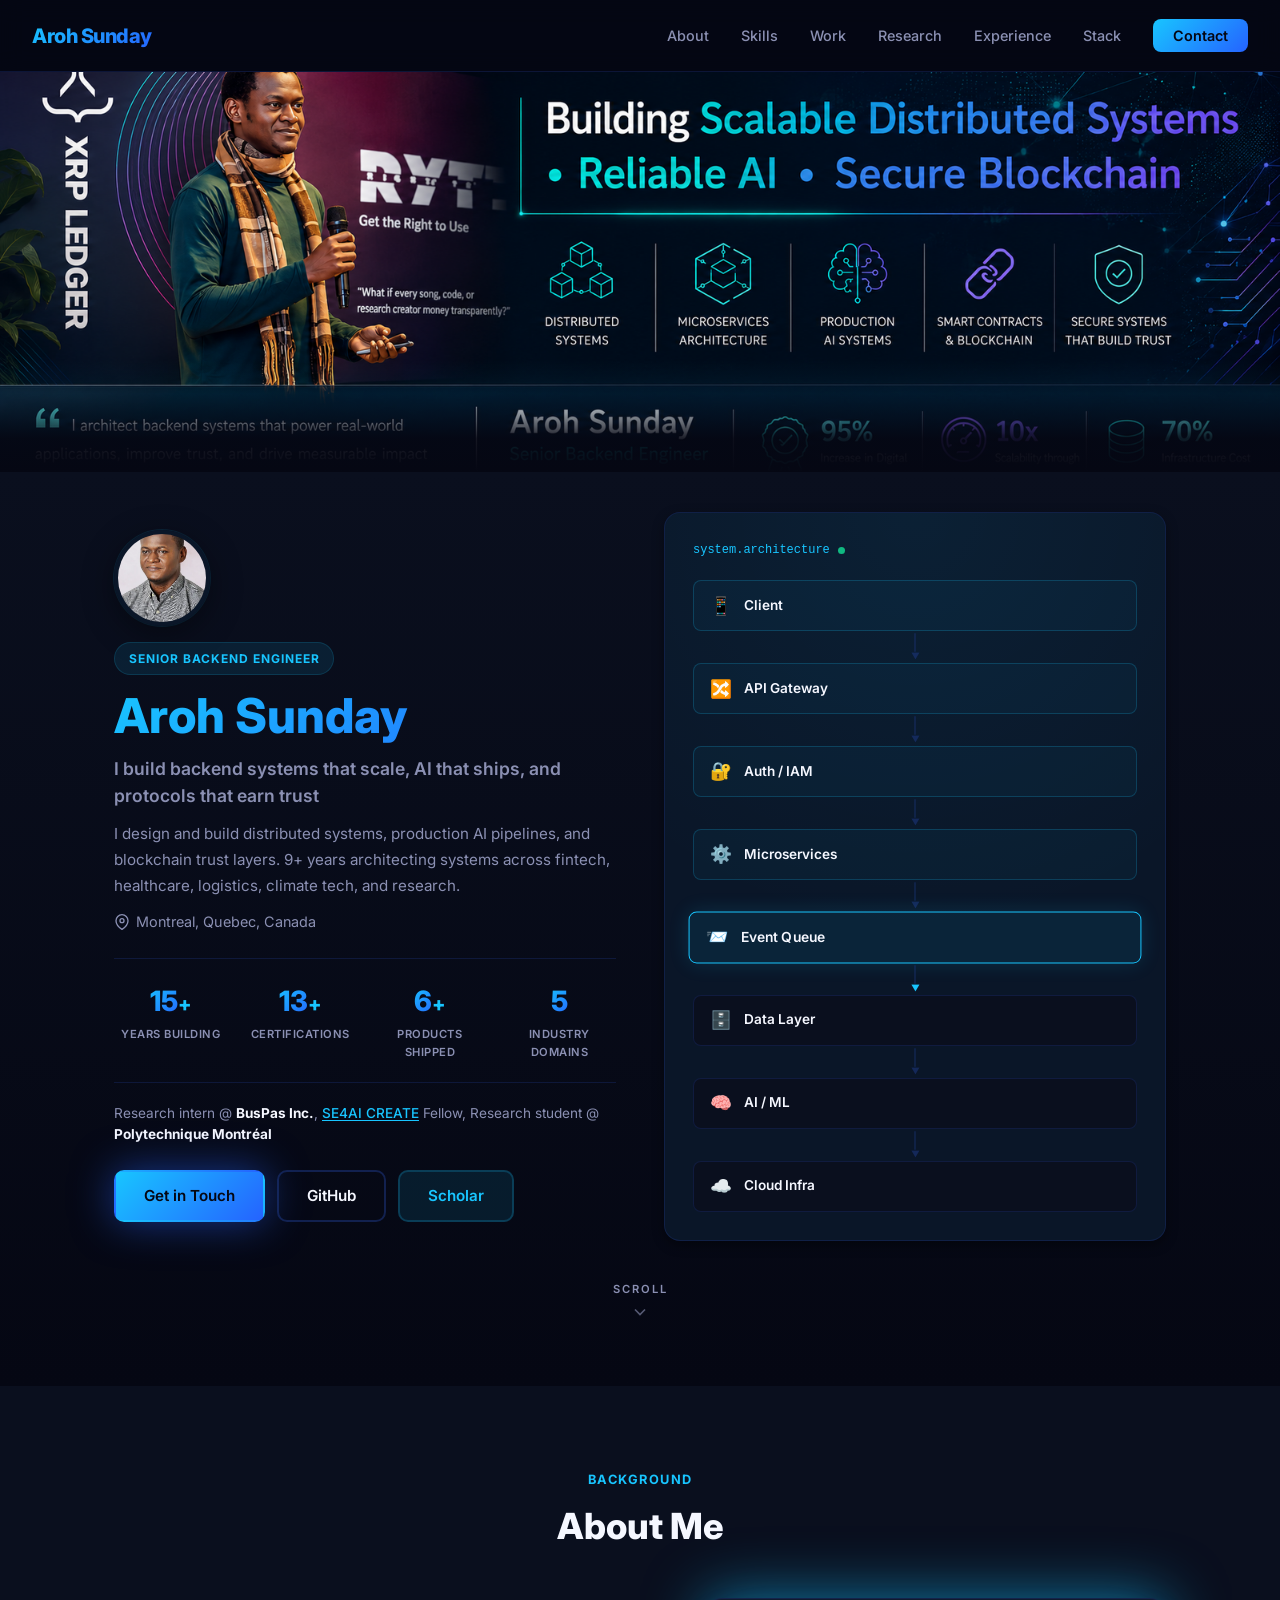
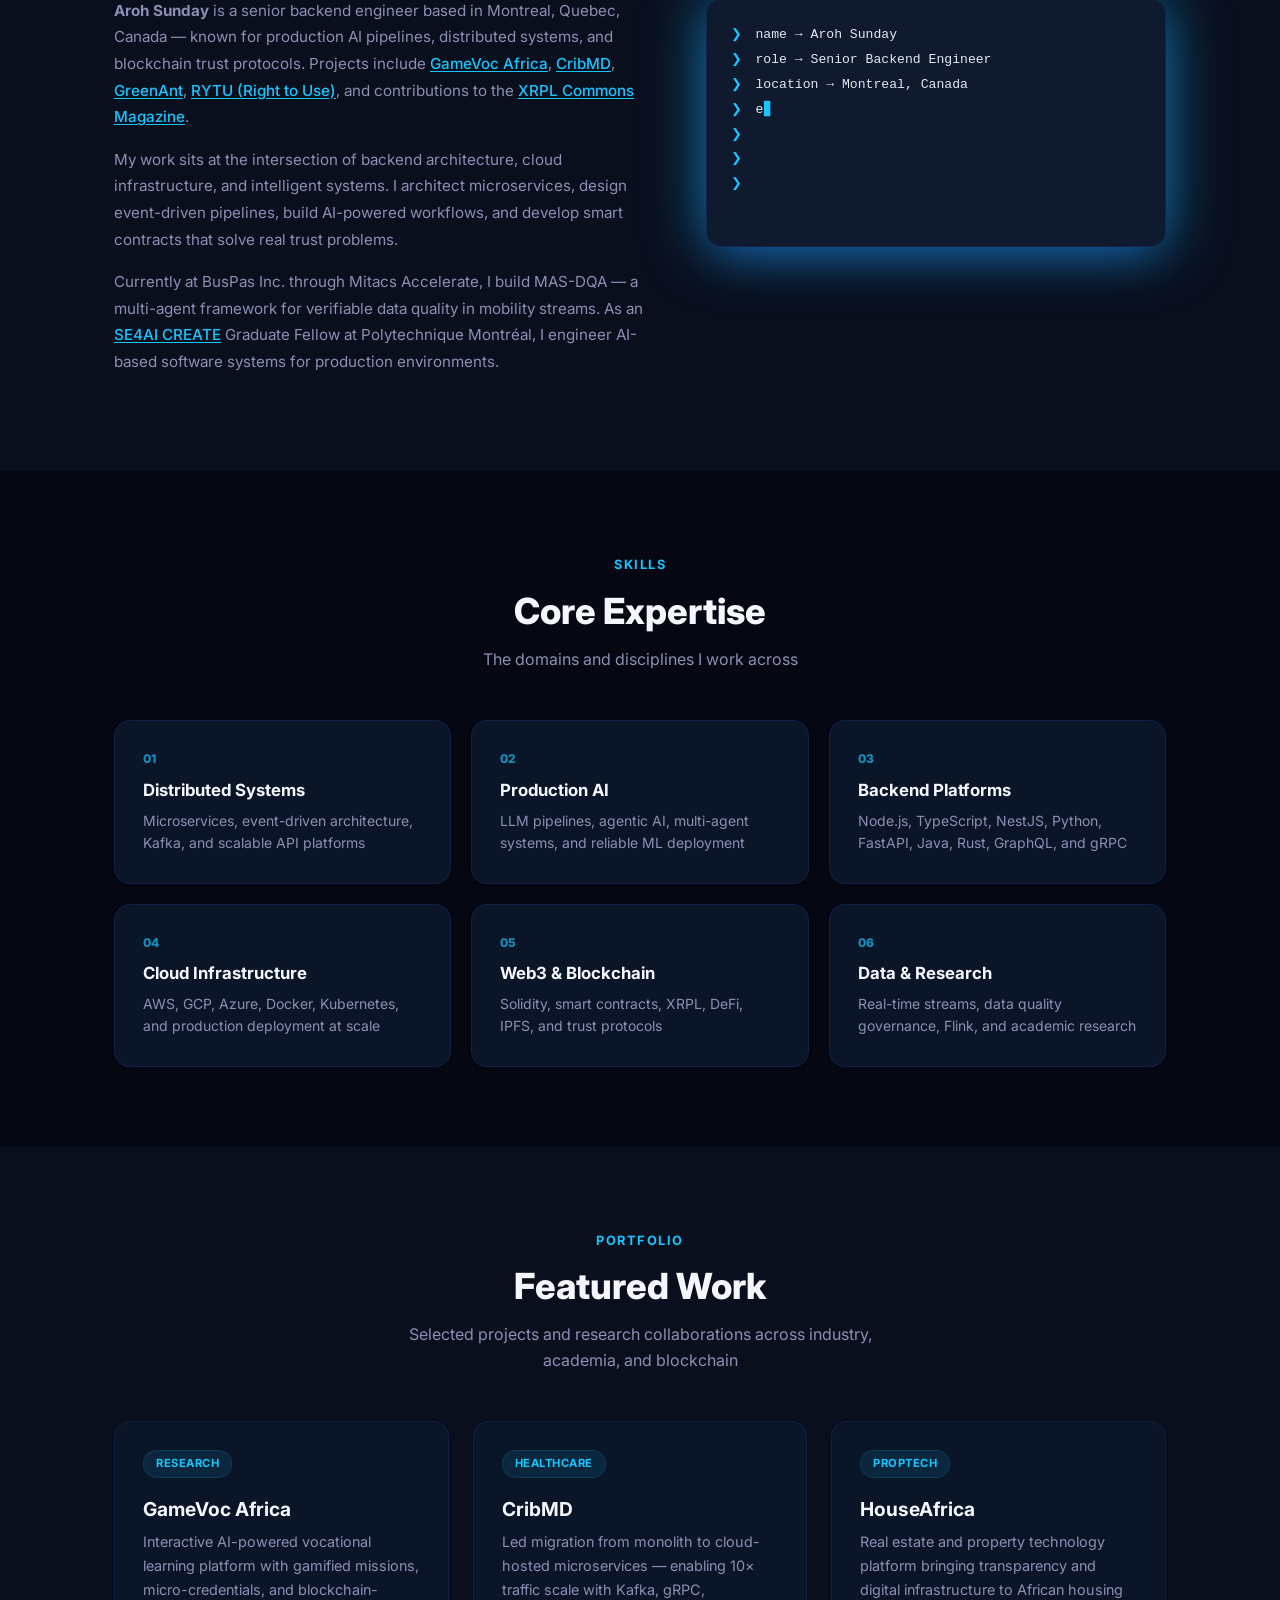
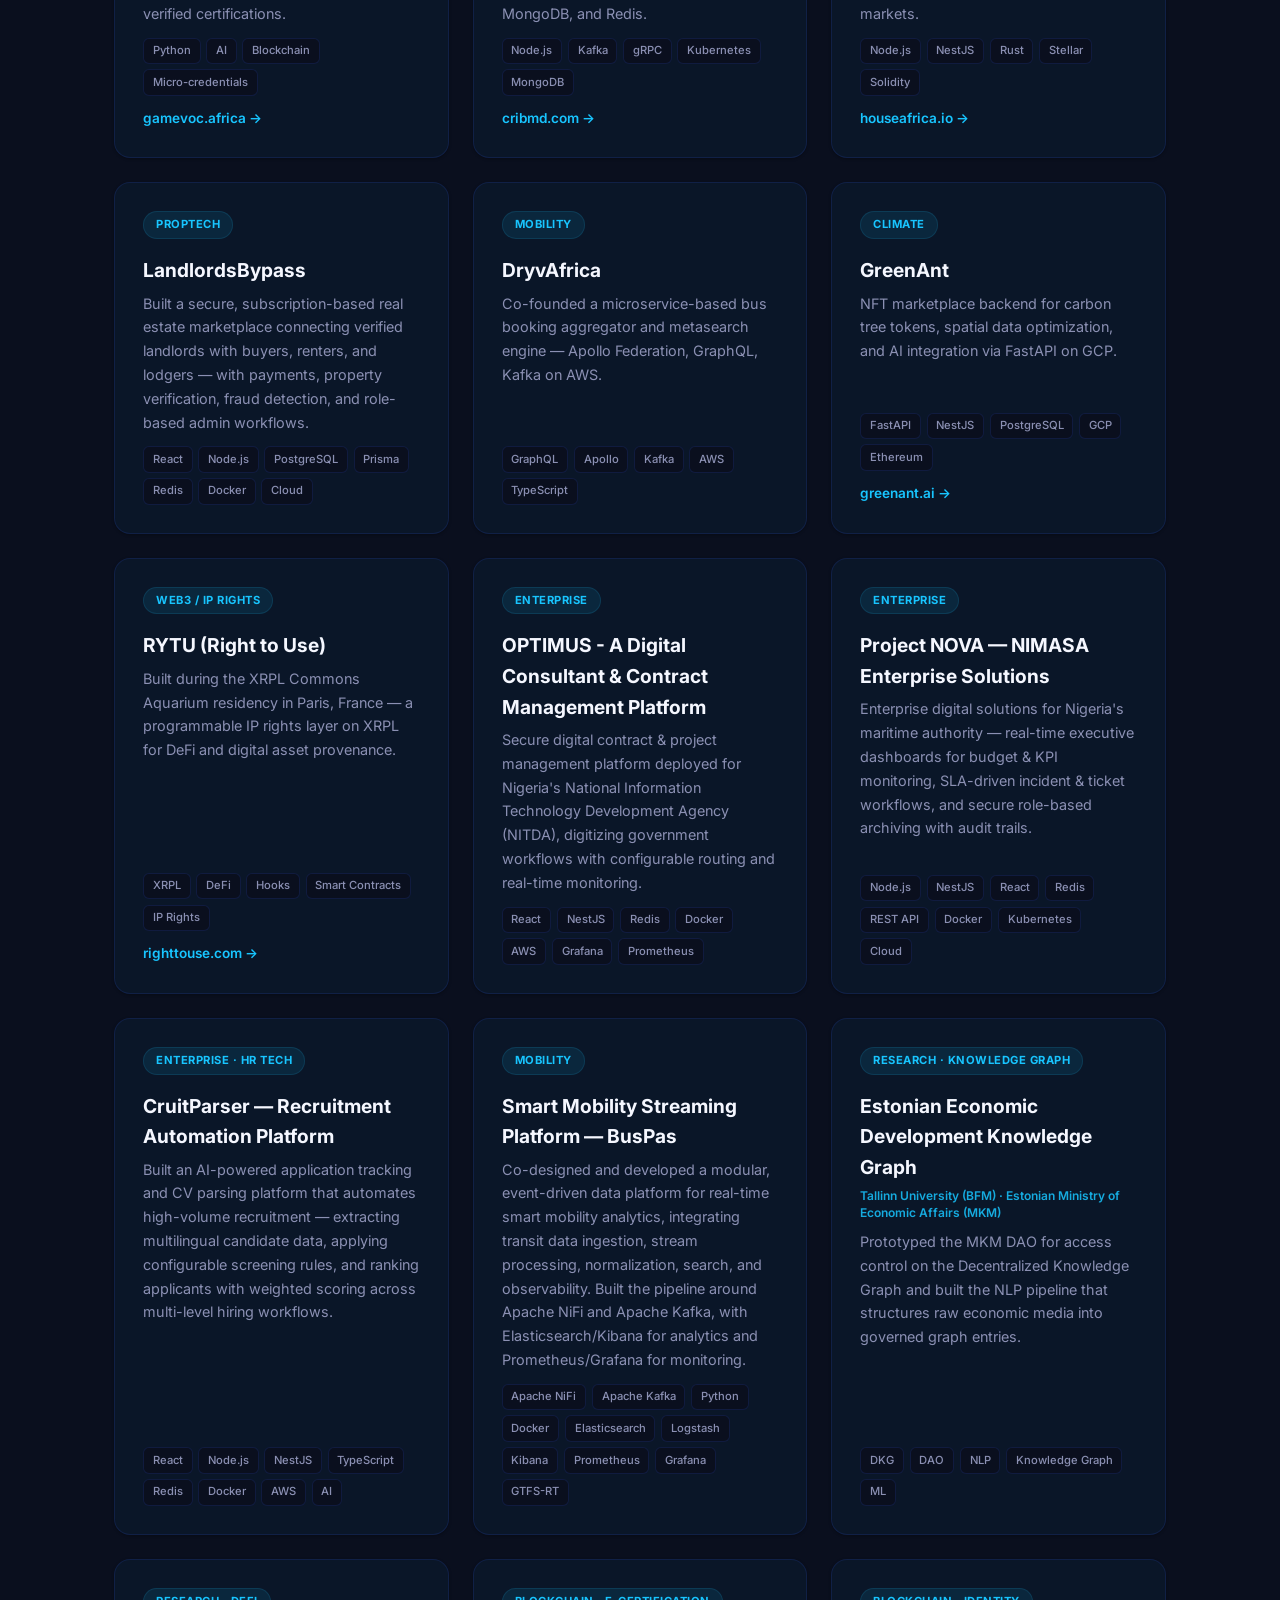
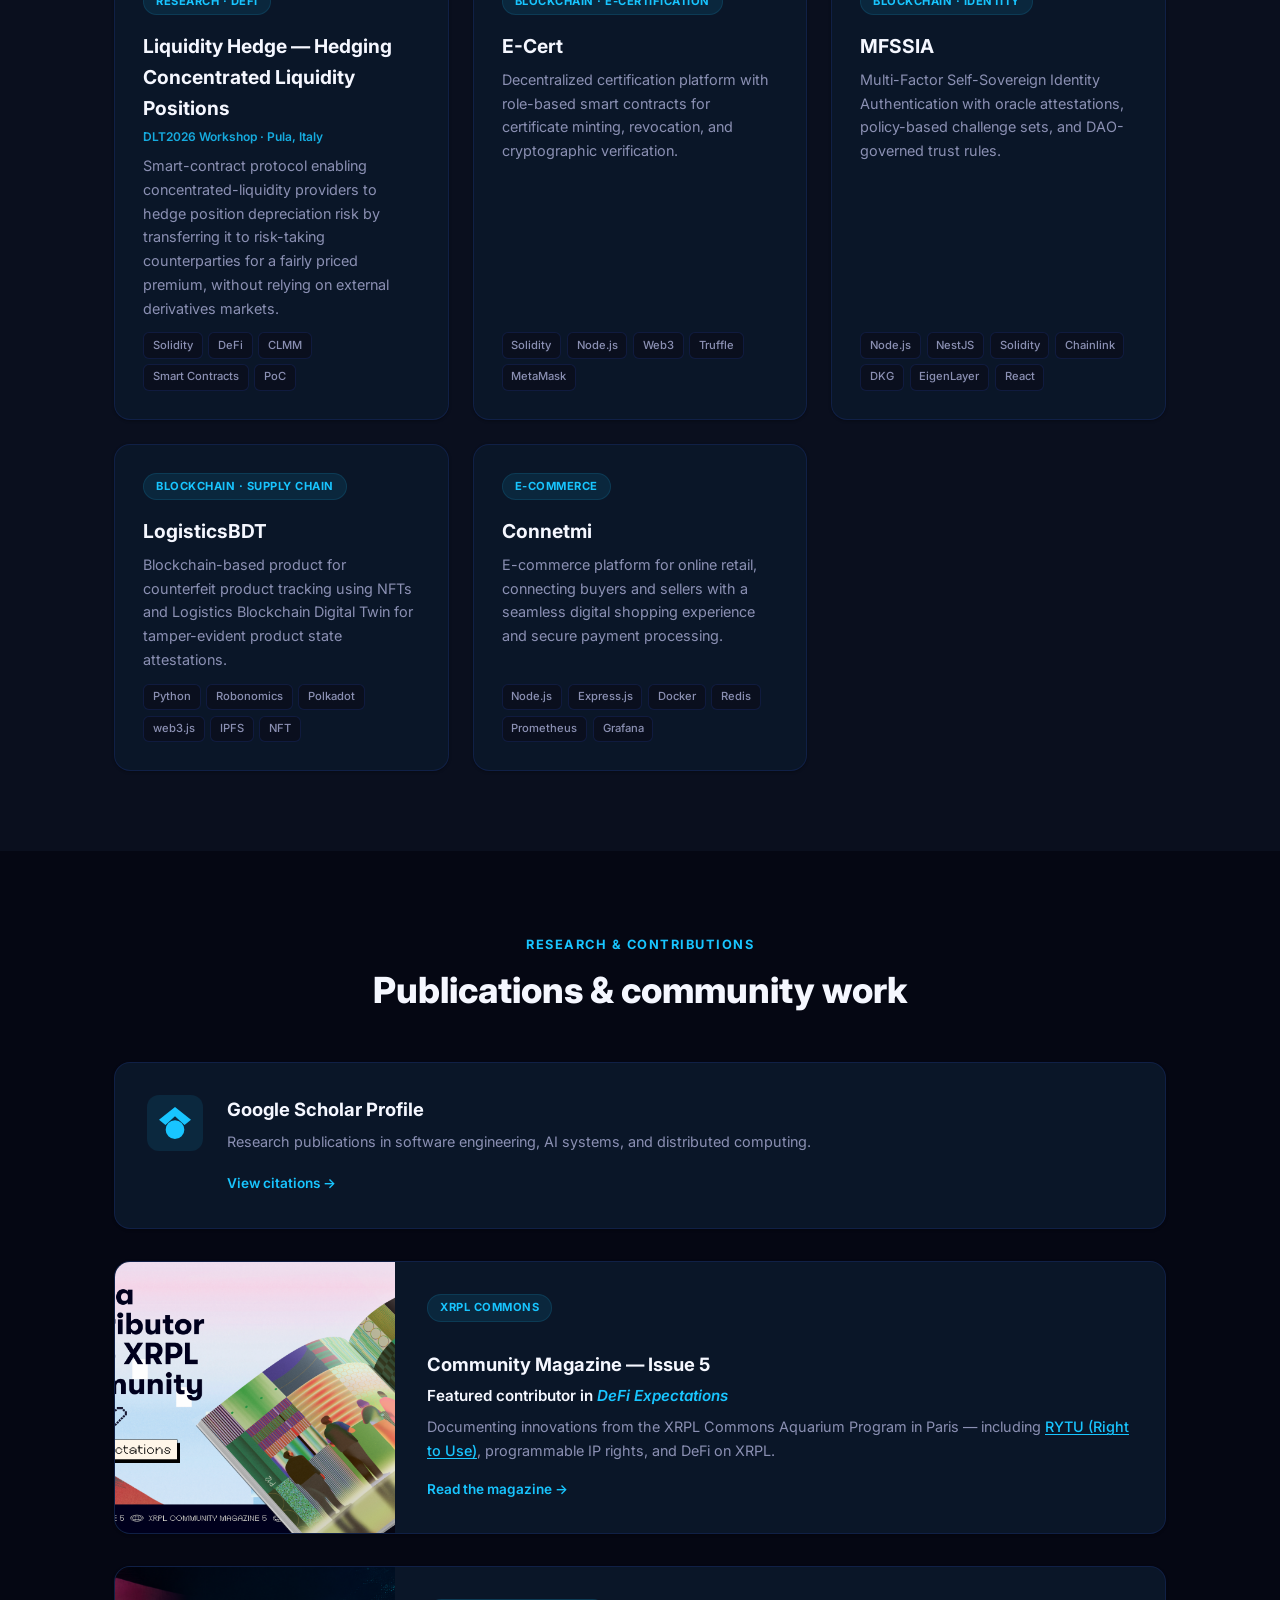
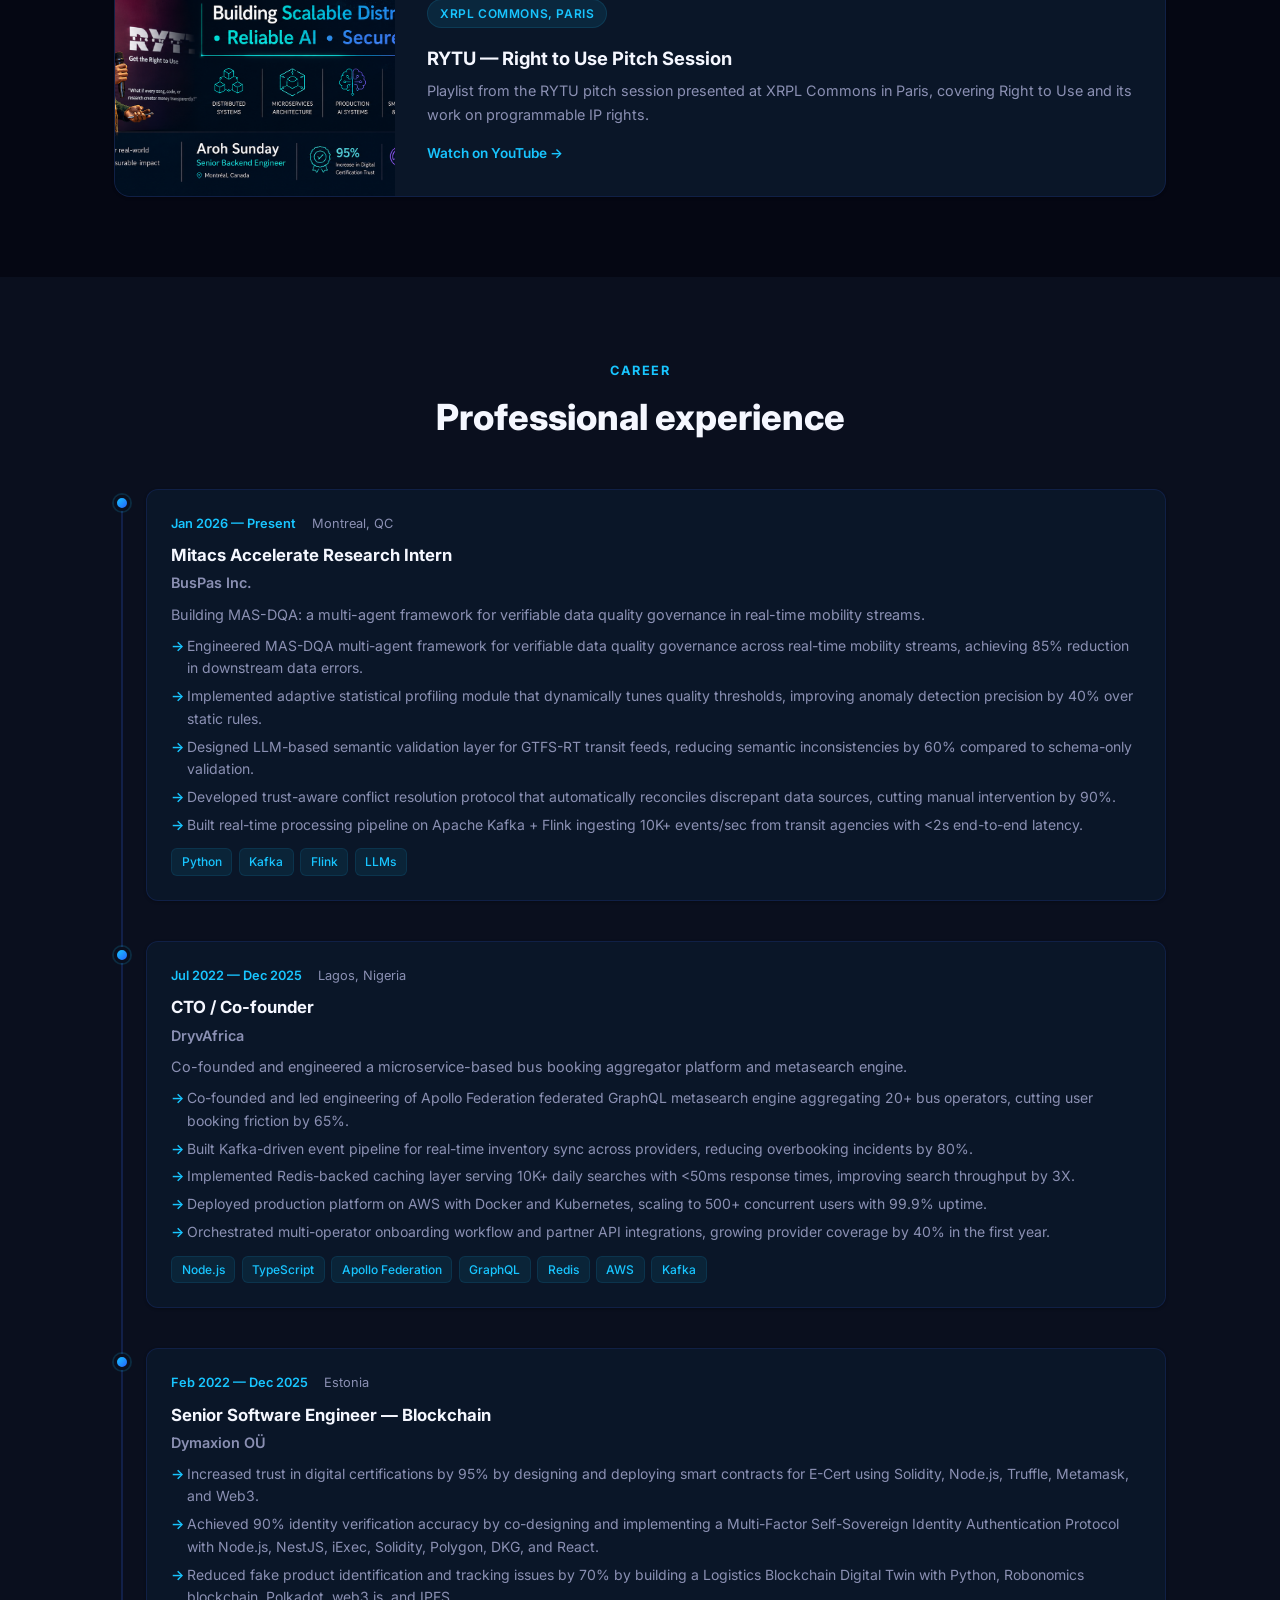
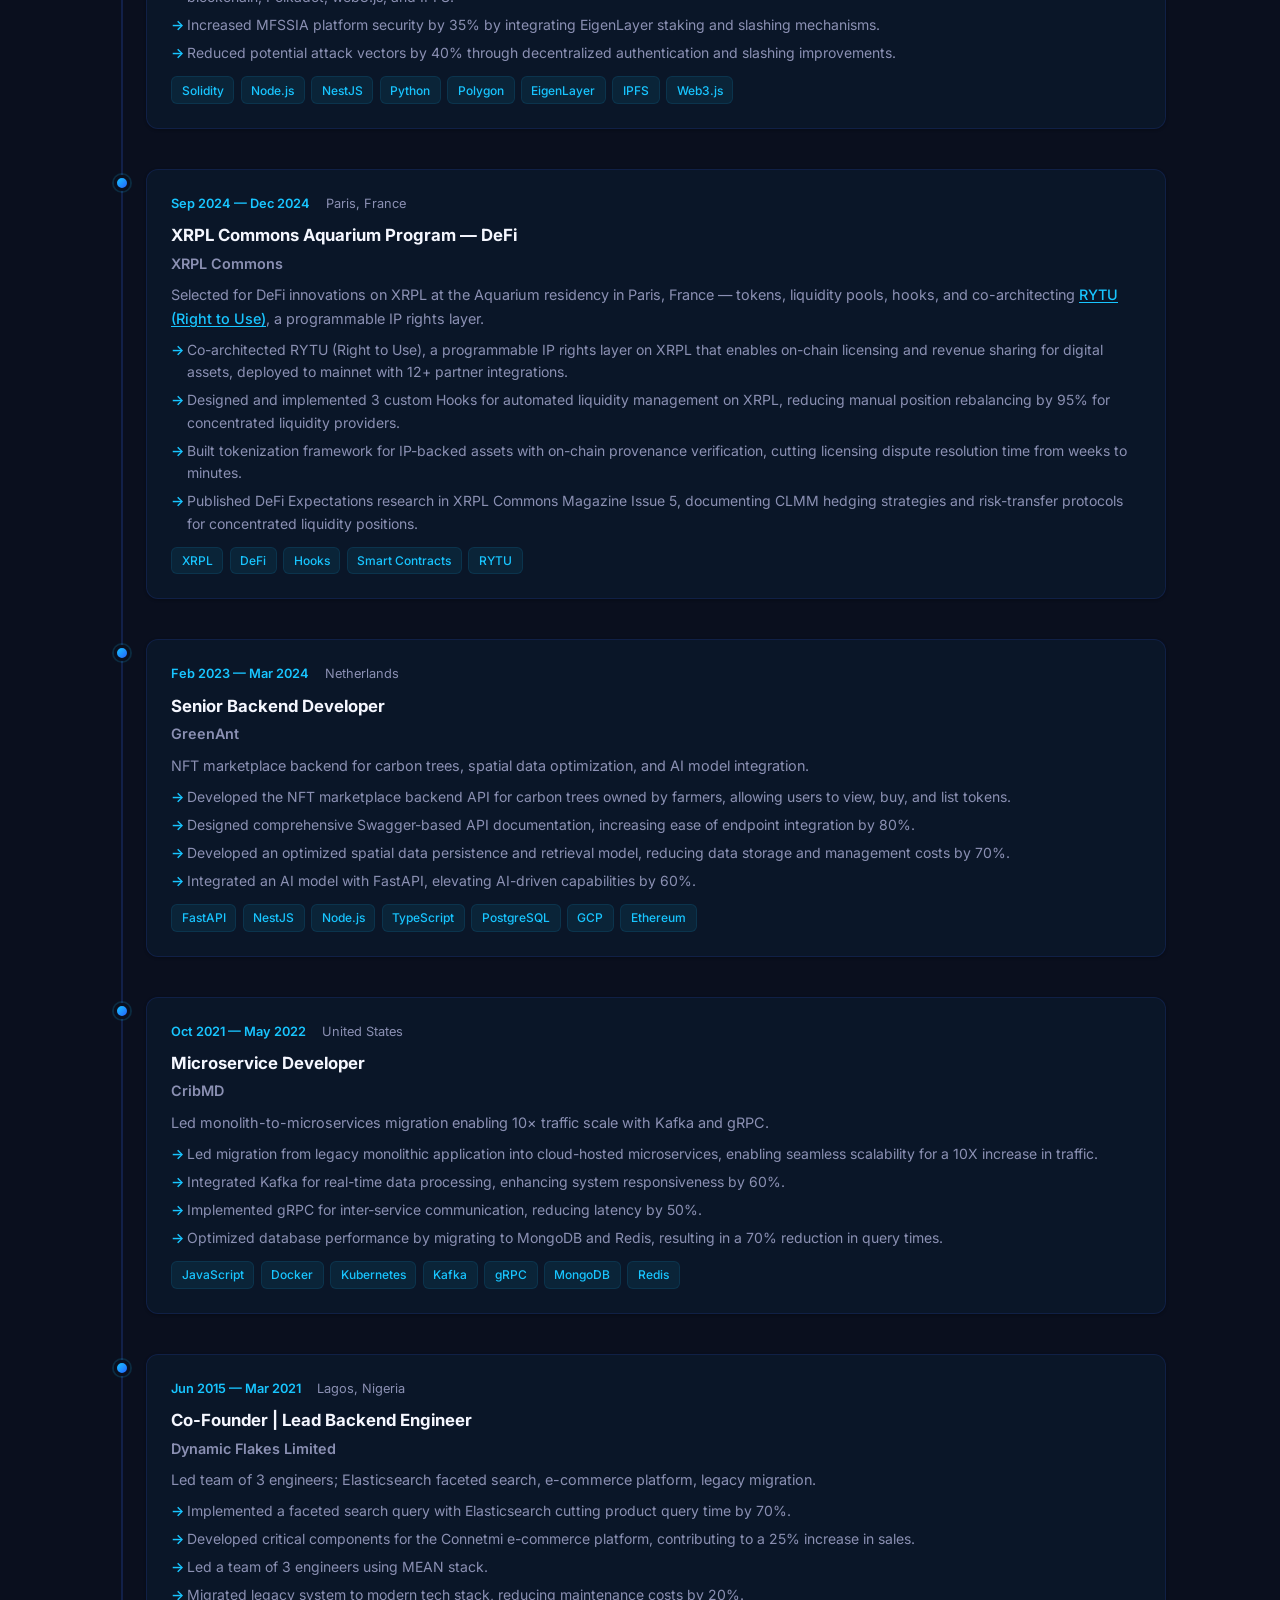
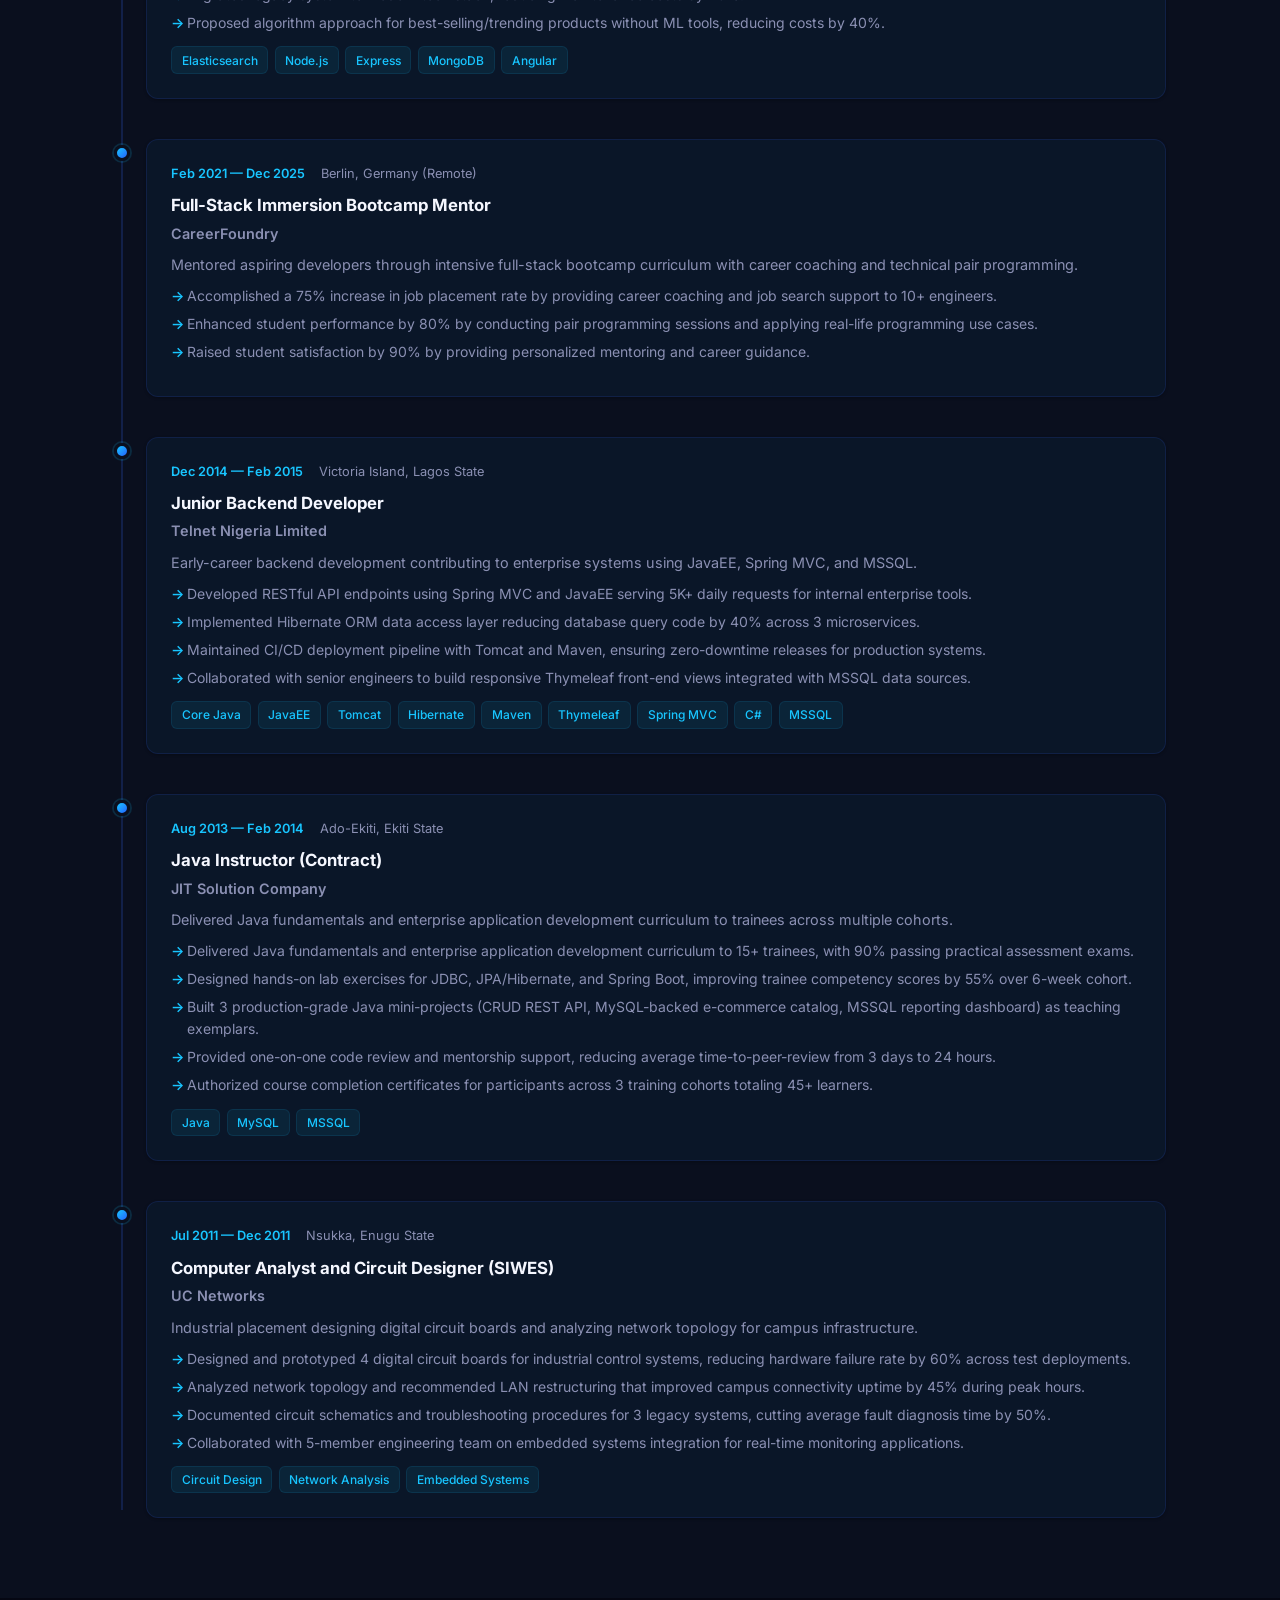
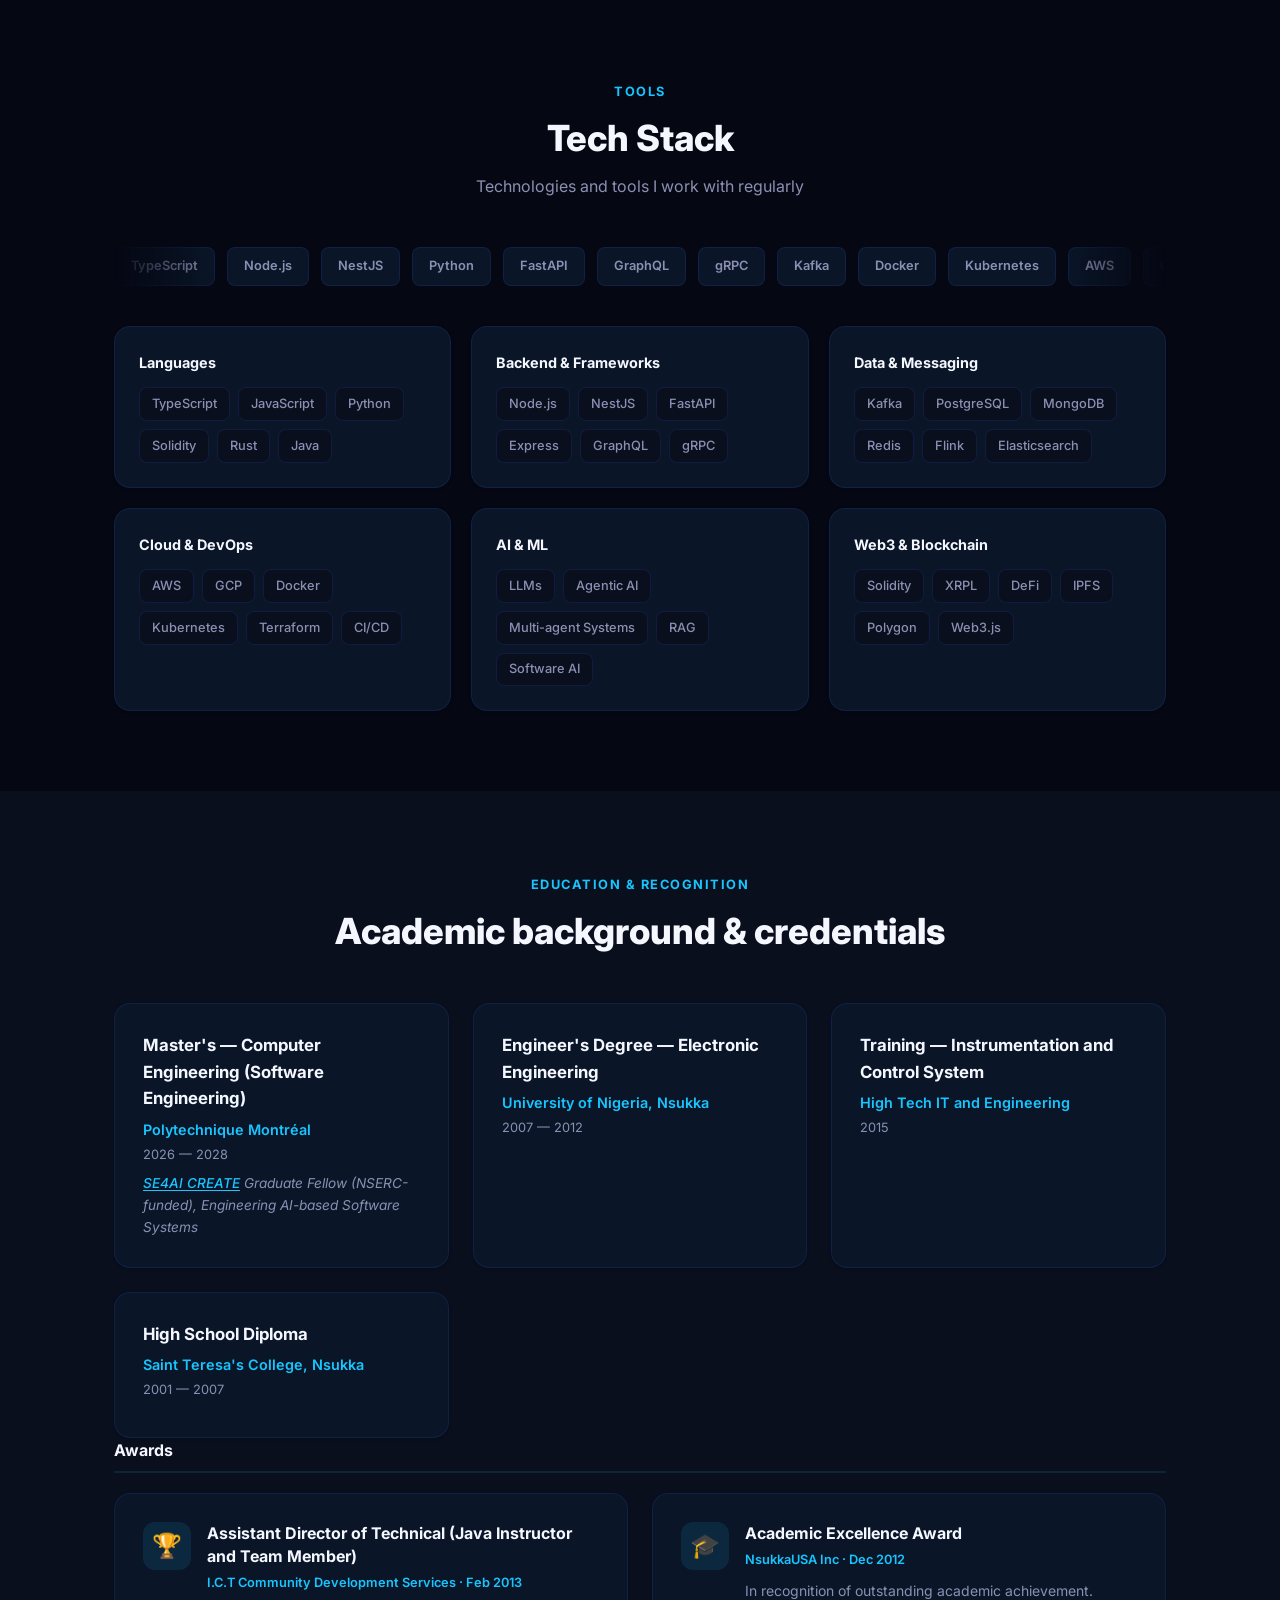
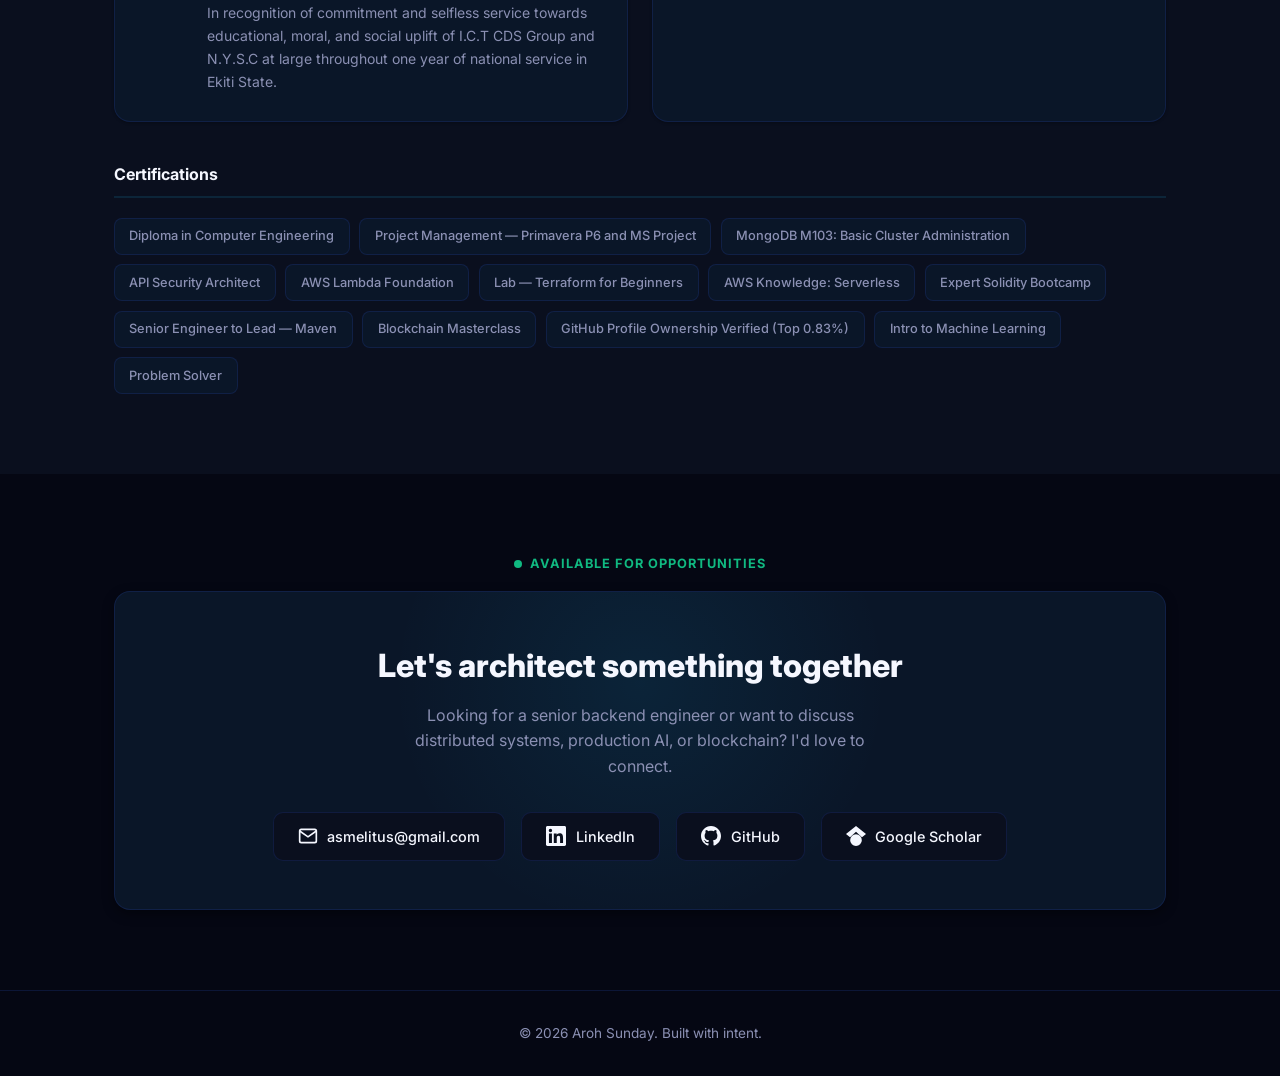
==== commit 7715fc52: "add pitch at paris" ====
--- a/index.html
+++ b/index.html
@@ -450,6 +450,23 @@
               <a href="https://issuu.com/xrplcommons/docs/xrpl_community_mag_5_-_defi_expectations?fr=xKAE9_zU1NQ" target="_blank" rel="noopener noreferrer" class="project-link">Read the magazine →</a>
             </div>
           </article>
+          <article class="video-card">
+            <a href="https://www.youtube.com/playlist?list=PL7_AH7fAav48G1ETIixYqtG_ccrHJeqcI" target="_blank" rel="noopener noreferrer" class="video-visual-link">
+              <div class="video-visual-wrap">
+                <img src="assets/images/background.png" alt="RYTU Right to Use pitch session at XRPL Commons in Paris" class="video-visual" loading="lazy">
+                <div class="video-overlay" aria-hidden="true">
+                  <span class="video-overlay-icon">▶</span>
+                  <span class="video-overlay-text">Watch pitch session</span>
+                </div>
+              </div>
+            </a>
+            <div class="video-info">
+              <span class="project-badge">XRPL Commons, Paris</span>
+              <h3>RYTU — Right to Use Pitch Session</h3>
+              <p>Playlist from the RYTU pitch session presented at XRPL Commons in Paris, covering Right to Use and its work on programmable IP rights.</p>
+              <a href="https://www.youtube.com/playlist?list=PL7_AH7fAav48G1ETIixYqtG_ccrHJeqcI" target="_blank" rel="noopener noreferrer" class="project-link">Watch on YouTube →</a>
+            </div>
+          </article>
         </div>
       </div>
     </section>
--- a/css/styles.css
+++ b/css/styles.css
@@ -17,6 +17,9 @@
   --accent-gradient: linear-gradient(135deg, #18C5FF 0%, #2563FF 100%);
   --border-color: #1e3a8a;
   --success: #10b981;
+  --link-hover: #60a5fa;
+  --text-dim: #94a3b8;
+  --text-lighter: #e2e8f0;
   --radius: 12px;
   --radius-lg: 16px;
   --transition: all 0.3s cubic-bezier(0.4, 0, 0.2, 1);
@@ -75,18 +78,18 @@
 }
 * {
   scrollbar-width: thin;
-  scrollbar-color: #1e3a8a #0a0f1e;
+  scrollbar-color: var(--border-color) var(--bg-secondary);
 }
 ::-webkit-scrollbar {
   width: 12px;
   height: 12px;
 }
 ::-webkit-scrollbar-track {
-  background: #0a0f1e;
+  background: var(--bg-secondary);
 }
 ::-webkit-scrollbar-thumb {
-  background-color: #1e3a8a;
-  border: 3px solid #0a0f1e;
+  background-color: var(--border-color);
+  border: 3px solid var(--bg-secondary);
   border-radius: 999px;
 }
 ::-webkit-scrollbar-thumb:hover {
@@ -245,7 +248,7 @@
   aspect-ratio: 1983 / 793;
   max-height: min(40vw, 400px);
   overflow: hidden;
-  background: #050713;
+  background: var(--bg-primary);
 }
 
 .hero-enter {
@@ -287,13 +290,13 @@
     transparent 0%,
     rgba(24, 197, 255, 0.06) 30%,
     rgba(5, 7, 19, 0.9) 70%,
-    #050713 100%
+    var(--bg-primary) 100%
   );
   pointer-events: none;
 }
 
 .hero-body {
-  background: linear-gradient(180deg, #0a0f1e 0%, #050713 100%);
+  background: linear-gradient(180deg, var(--bg-secondary) 0%, var(--bg-primary) 100%);
   padding: 2.5rem 1.5rem 4rem;
   position: relative;
 }
@@ -323,7 +326,7 @@
   font-weight: 700;
   text-transform: uppercase;
   letter-spacing: 1px;
-  color: #18C5FF;
+  color: var(--accent-primary);
   background: rgba(24, 197, 255, 0.1);
   padding: 0.35rem 0.85rem;
   border-radius: 20px;
@@ -383,7 +386,7 @@
 .stat-suffix {
   font-size: 1.25rem;
   font-weight: 800;
-  color: #18C5FF;
+  color: var(--accent-primary);
 }
 
 .stat-label {
@@ -431,7 +434,7 @@
 .arch-label {
   font-family: ui-monospace, 'Cascadia Code', monospace;
   font-size: 0.75rem;
-  color: #18C5FF;
+  color: var(--accent-primary);
   margin-bottom: 1.25rem;
   text-transform: lowercase;
   display: flex;
@@ -480,7 +483,7 @@
 }
 
 .arch-node.active {
-  border-color: #18C5FF;
+  border-color: var(--accent-primary);
   background: rgba(24, 197, 255, 0.08);
   box-shadow: 0 0 20px rgba(24, 197, 255, 0.15);
   transform: scale(1.02);
@@ -495,7 +498,7 @@
   position: absolute;
   inset: 0;
   border-radius: 8px;
-  border: 2px solid #18C5FF;
+  border: 2px solid var(--accent-primary);
   opacity: 0;
   pointer-events: none;
 }
@@ -552,7 +555,7 @@
   left: 0;
   width: 100%;
   height: 100%;
-  background: linear-gradient(to bottom, transparent, #18C5FF, transparent);
+  background: linear-gradient(to bottom, transparent, var(--accent-primary), transparent);
   opacity: 0;
 }
 
@@ -573,7 +576,7 @@
 }
 
 .arch-arrow.active .arch-arrow-head {
-  color: #18C5FF;
+  color: var(--accent-primary);
   animation: arrow-bounce 0.45s ease;
 }
 
@@ -644,7 +647,7 @@
 .profile-wrapper {
   border-radius: 50%;
   overflow: hidden;
-  border: 4px solid #0a1628;
+  border: 4px solid var(--bg-card);
   box-shadow: 0 8px 32px rgba(0, 0, 0, 0.4), 0 0 0 1px rgba(24, 197, 255, 0.12);
 }
 
@@ -704,7 +707,7 @@
 
 .btn-primary {
   background: var(--accent-gradient);
-  color: #050713;
+  color: var(--bg-primary);
   box-shadow: var(--glow-blue);
 }
 
@@ -715,7 +718,7 @@
 
 .btn-secondary {
   background: rgba(24, 197, 255, 0.1);
-  color: #18C5FF;
+  color: var(--accent-primary);
   border-color: rgba(24, 197, 255, 0.2);
 }
 
@@ -731,8 +734,8 @@
 }
 
 .btn-outline:hover {
-  border-color: #18C5FF;
-  color: #18C5FF;
+  border-color: var(--accent-primary);
+  color: var(--accent-primary);
 }
 
 /* ── Sections ── */
@@ -772,7 +775,7 @@
   font-weight: 700;
   text-transform: uppercase;
   letter-spacing: 1.5px;
-  color: #18C5FF;
+  color: var(--accent-primary);
   margin-bottom: 0.75rem;
 }
 
@@ -801,7 +804,7 @@
 }
 
 .about-intro a {
-  color: #18C5FF;
+  color: var(--accent-primary);
   font-weight: 500;
   text-decoration: underline;
   text-underline-offset: 2px;
@@ -810,7 +813,7 @@
 .about-copy a,
 .current-role a,
 .education-note a {
-  color: #18C5FF;
+  color: var(--accent-primary);
   font-weight: 500;
   text-decoration: underline;
   text-underline-offset: 2px;
@@ -824,11 +827,11 @@
 .about-intro a:hover,
 .current-role a:hover,
 .education-note a:hover {
-  color: #60a5fa;
+  color: var(--link-hover);
 }
 
 .timeline-content a {
-  color: #18C5FF;
+  color: var(--accent-primary);
   font-weight: 500;
   text-decoration: underline;
   text-underline-offset: 2px;
@@ -851,7 +854,7 @@
   display: block;
   font-size: 1.5rem;
   font-weight: 800;
-  color: #18C5FF;
+  color: var(--accent-primary);
 }
 
 .about-stat span {
@@ -861,7 +864,7 @@
 }
 
 .terminal-block {
-  background: #0f1629;
+  background: var(--bg-card-hover);
   border-radius: var(--radius-lg);
   padding: 1.5rem;
   font-family: ui-monospace, 'Cascadia Code', 'Fira Code', monospace;
@@ -880,17 +883,17 @@
 }
 
 .terminal-line {
-  color: #94a3b8;
+  color: var(--text-dim);
   min-height: 1.9em;
 }
 
 .terminal-text {
-  color: #e2e8f0;
+  color: var(--text-lighter);
 }
 
 .terminal-text.typing::after {
   content: '▋';
-  color: #18C5FF;
+  color: var(--accent-primary);
   animation: blink 0.8s step-end infinite;
   margin-left: 1px;
 }
@@ -905,13 +908,13 @@
 }
 
 .terminal-prompt {
-  color: #18C5FF;
+  color: var(--accent-primary);
   margin-right: 0.35rem;
 }
 
 .cursor-blink {
   animation: blink 1s step-end infinite;
-  color: #18C5FF;
+  color: var(--accent-primary);
 }
 
 @keyframes blink {
@@ -937,14 +940,14 @@
 
 .expertise-card:hover {
   transform: translateY(-4px);
-  border-color: #18C5FF;
+  border-color: var(--accent-primary);
   box-shadow: var(--glow-cyan);
 }
 
 .expertise-num {
   font-size: 0.75rem;
   font-weight: 800;
-  color: #18C5FF;
+  color: var(--accent-primary);
   opacity: 0.7;
   margin-bottom: 0.5rem;
   display: block;
@@ -978,7 +981,7 @@
 }
 
 .about-intro a {
-  color: #18C5FF;
+  color: var(--accent-primary);
   font-weight: 500;
   text-decoration: underline;
   text-underline-offset: 2px;
@@ -986,7 +989,7 @@
 }
 
 .about-intro a:hover {
-  color: #60a5fa;
+  color: var(--link-hover);
 }
 
 .intent-grid {
@@ -1006,7 +1009,7 @@
 
 .intent-card:hover {
   transform: translateY(-4px);
-  border-color: #18C5FF;
+  border-color: var(--accent-primary);
   box-shadow: var(--glow-cyan);
 }
 
@@ -1048,7 +1051,7 @@
 
 .project-card:not(.project-card-static):hover {
   transform: translateY(-4px);
-  border-color: #18C5FF;
+  border-color: var(--accent-primary);
   box-shadow: var(--glow-cyan);
 }
 
@@ -1062,7 +1065,7 @@
   font-weight: 700;
   text-transform: uppercase;
   letter-spacing: 0.5px;
-  color: #18C5FF;
+  color: var(--accent-primary);
   background: rgba(24, 197, 255, 0.1);
   padding: 0.25rem 0.75rem;
   border-radius: 20px;
@@ -1081,7 +1084,7 @@
 .project-meta {
   font-size: 0.75rem;
   font-weight: 600;
-  color: #18C5FF;
+  color: var(--accent-primary);
   opacity: 0.85;
   margin-bottom: 0.5rem;
   line-height: 1.4;
@@ -1099,7 +1102,7 @@
   margin-top: 0.75rem;
   font-size: 0.85rem;
   font-weight: 600;
-  color: #18C5FF;
+  color: var(--accent-primary);
 }
 
 .project-stack {
@@ -1195,7 +1198,7 @@
 }
 
 .scholar-card:hover {
-  border-color: #18C5FF;
+  border-color: var(--accent-primary);
   box-shadow: var(--glow-cyan);
   transform: translateY(-2px);
 }
@@ -1209,7 +1212,7 @@
   justify-content: center;
   background: rgba(24, 197, 255, 0.1);
   border-radius: 12px;
-  color: #18C5FF;
+  color: var(--accent-primary);
 }
 
 .scholar-card h3 {
@@ -1238,7 +1241,7 @@
 }
 
 .magazine-card:hover {
-  border-color: #18C5FF;
+  border-color: var(--accent-primary);
   box-shadow: var(--glow-cyan);
   transform: translateY(-4px);
 }
@@ -1254,7 +1257,7 @@
   overflow: hidden;
   min-height: 220px;
   height: 100%;
-  background: #0a0f1e;
+  background: var(--bg-secondary);
 }
 
 .magazine-visual {
@@ -1285,7 +1288,7 @@
 }
 
 .magazine-overlay-text {
-  color: #F5F7FF;
+  color: var(--text-primary);
   font-size: 0.95rem;
   font-weight: 700;
   padding: 0.6rem 1.25rem;
@@ -1324,7 +1327,7 @@
 
 .magazine-lead em {
   font-style: italic;
-  color: #18C5FF;
+  color: var(--accent-primary);
 }
 
 .magazine-desc {
@@ -1336,13 +1339,133 @@
 
 .magazine-desc a {
   display: inline;
-  color: #18C5FF;
+  color: var(--accent-primary);
   font-weight: 500;
   text-decoration: underline;
   text-underline-offset: 2px;
 }
 
 .magazine-info .project-link {
+  display: inline-block;
+  margin-top: auto;
+  width: fit-content;
+}
+
+/* Video card for YouTube playlists / sessions */
+.video-card {
+  display: grid;
+  grid-template-columns: 280px 1fr;
+  gap: 0;
+  background: var(--bg-card);
+  border: 1px solid rgba(30, 58, 138, 0.3);
+  border-radius: var(--radius-lg);
+  overflow: hidden;
+  transition: var(--transition);
+  box-shadow: var(--shadow-sm);
+}
+
+.video-card:hover {
+  border-color: var(--accent-primary);
+  box-shadow: var(--glow-cyan);
+  transform: translateY(-4px);
+}
+
+.video-visual-link {
+  display: block;
+  height: 100%;
+  color: inherit;
+}
+
+.video-visual-wrap {
+  position: relative;
+  overflow: hidden;
+  min-height: 220px;
+  height: 100%;
+  background: var(--bg-secondary);
+}
+
+.video-visual {
+  width: 100%;
+  height: 100%;
+  object-fit: cover;
+  min-height: 220px;
+  transition: transform 0.55s cubic-bezier(0.4, 0, 0.2, 1);
+}
+
+.video-card:hover .video-visual {
+  transform: scale(1.08);
+}
+
+.video-overlay {
+  position: absolute;
+  inset: 0;
+  display: flex;
+  flex-direction: column;
+  align-items: center;
+  justify-content: center;
+  gap: 0.5rem;
+  background: linear-gradient(to top, rgba(5, 7, 19, 0.9) 0%, rgba(24, 197, 255, 0.3) 100%);
+  opacity: 0;
+  transition: opacity 0.4s ease;
+}
+
+.video-card:hover .video-overlay {
+  opacity: 1;
+}
+
+.video-overlay-icon {
+  font-size: 2.5rem;
+  color: var(--text-primary);
+  text-shadow: 0 2px 12px rgba(0, 0, 0, 0.6);
+}
+
+.video-overlay-text {
+  color: var(--text-primary);
+  font-size: 0.95rem;
+  font-weight: 700;
+  padding: 0.6rem 1.25rem;
+  border: 2px solid rgba(255, 255, 255, 0.85);
+  border-radius: 8px;
+  transform: translateY(12px);
+  transition: transform 0.4s cubic-bezier(0.4, 0, 0.2, 1);
+}
+
+.video-card:hover .video-overlay-text {
+  transform: translateY(0);
+}
+
+.video-info {
+  padding: 2rem;
+  display: flex;
+  flex-direction: column;
+  justify-content: center;
+  min-width: 0;
+}
+
+.video-info h3 {
+  font-size: 1.15rem;
+  font-weight: 700;
+  margin: 0.75rem 0 0.35rem;
+  color: var(--text-primary);
+}
+
+.video-info .project-badge {
+  font-size: 0.75rem;
+  font-weight: 600;
+  color: var(--accent-primary);
+  text-transform: uppercase;
+  letter-spacing: 0.05em;
+  margin-bottom: 0.25rem;
+}
+
+.video-info p {
+  font-size: 0.9rem;
+  color: var(--text-secondary);
+  line-height: 1.65;
+  margin-bottom: 1rem;
+}
+
+.video-info .project-link {
   display: inline-block;
   margin-top: auto;
   width: fit-content;
@@ -1413,7 +1536,7 @@
 .timeline-date {
   font-size: 0.8rem;
   font-weight: 600;
-  color: #18C5FF;
+  color: var(--accent-primary);
 }
 
 .timeline-location {
@@ -1458,7 +1581,7 @@
   content: '→';
   position: absolute;
   left: 0;
-  color: #18C5FF;
+  color: var(--accent-primary);
   font-weight: 600;
 }
 
@@ -1474,7 +1597,7 @@
   font-weight: 500;
   padding: 0.2rem 0.6rem;
   background: rgba(24, 197, 255, 0.08);
-  color: #18C5FF;
+  color: var(--accent-primary);
   border-radius: 6px;
   border: 1px solid rgba(24, 197, 255, 0.1);
 }
@@ -1520,7 +1643,7 @@
 
 .skill-tags span:hover {
   background: rgba(24, 197, 255, 0.1);
-  color: #18C5FF;
+  color: var(--accent-primary);
   border-color: transparent;
 }
 
@@ -1553,7 +1676,7 @@
 .education-institution {
   font-size: 0.9rem;
   font-weight: 600;
-  color: #18C5FF;
+  color: var(--accent-primary);
   margin-bottom: 0.25rem;
 }
 
@@ -1605,7 +1728,7 @@
 }
 
 .award-card:hover {
-  border-color: #18C5FF;
+  border-color: var(--accent-primary);
   box-shadow: var(--shadow-md);
 }
 
@@ -1632,7 +1755,7 @@
 .award-meta {
   font-size: 0.8rem;
   font-weight: 600;
-  color: #18C5FF;
+  color: var(--accent-primary);
   margin-bottom: 0.5rem;
 }
 
@@ -1688,7 +1811,7 @@
 
 .cert-badge:hover {
   background: rgba(24, 197, 255, 0.1);
-  color: #18C5FF;
+  color: var(--accent-primary);
   border-color: transparent;
   transform: scale(1.05) translateY(-2px);
 }
@@ -1828,8 +1951,8 @@
 
 .contact-link:hover {
   background: rgba(24, 197, 255, 0.08);
-  border-color: #18C5FF;
-  color: #18C5FF;
+  border-color: var(--accent-primary);
+  color: var(--accent-primary);
 }
 
 .contact-link:hover .contact-link-icon {
@@ -1932,12 +2055,24 @@
     grid-template-columns: 1fr;
   }
 
+  .video-card {
+    grid-template-columns: 1fr;
+  }
+
   .magazine-info {
     padding: 1.5rem;
   }
 
   .magazine-visual-wrap {
     min-height: 200px;
+  }
+
+  .video-visual-wrap {
+    min-height: 200px;
+  }
+
+  .video-info {
+    padding: 1.5rem;
   }
 
   .scholar-card {
@@ -1967,7 +2102,7 @@
 
   .hero-banner-fade {
     height: 48px;
-    background: linear-gradient(to bottom, transparent, #0a0f1e);
+    background: linear-gradient(to bottom, transparent, var(--bg-secondary));
   }
 
   .hero-body {
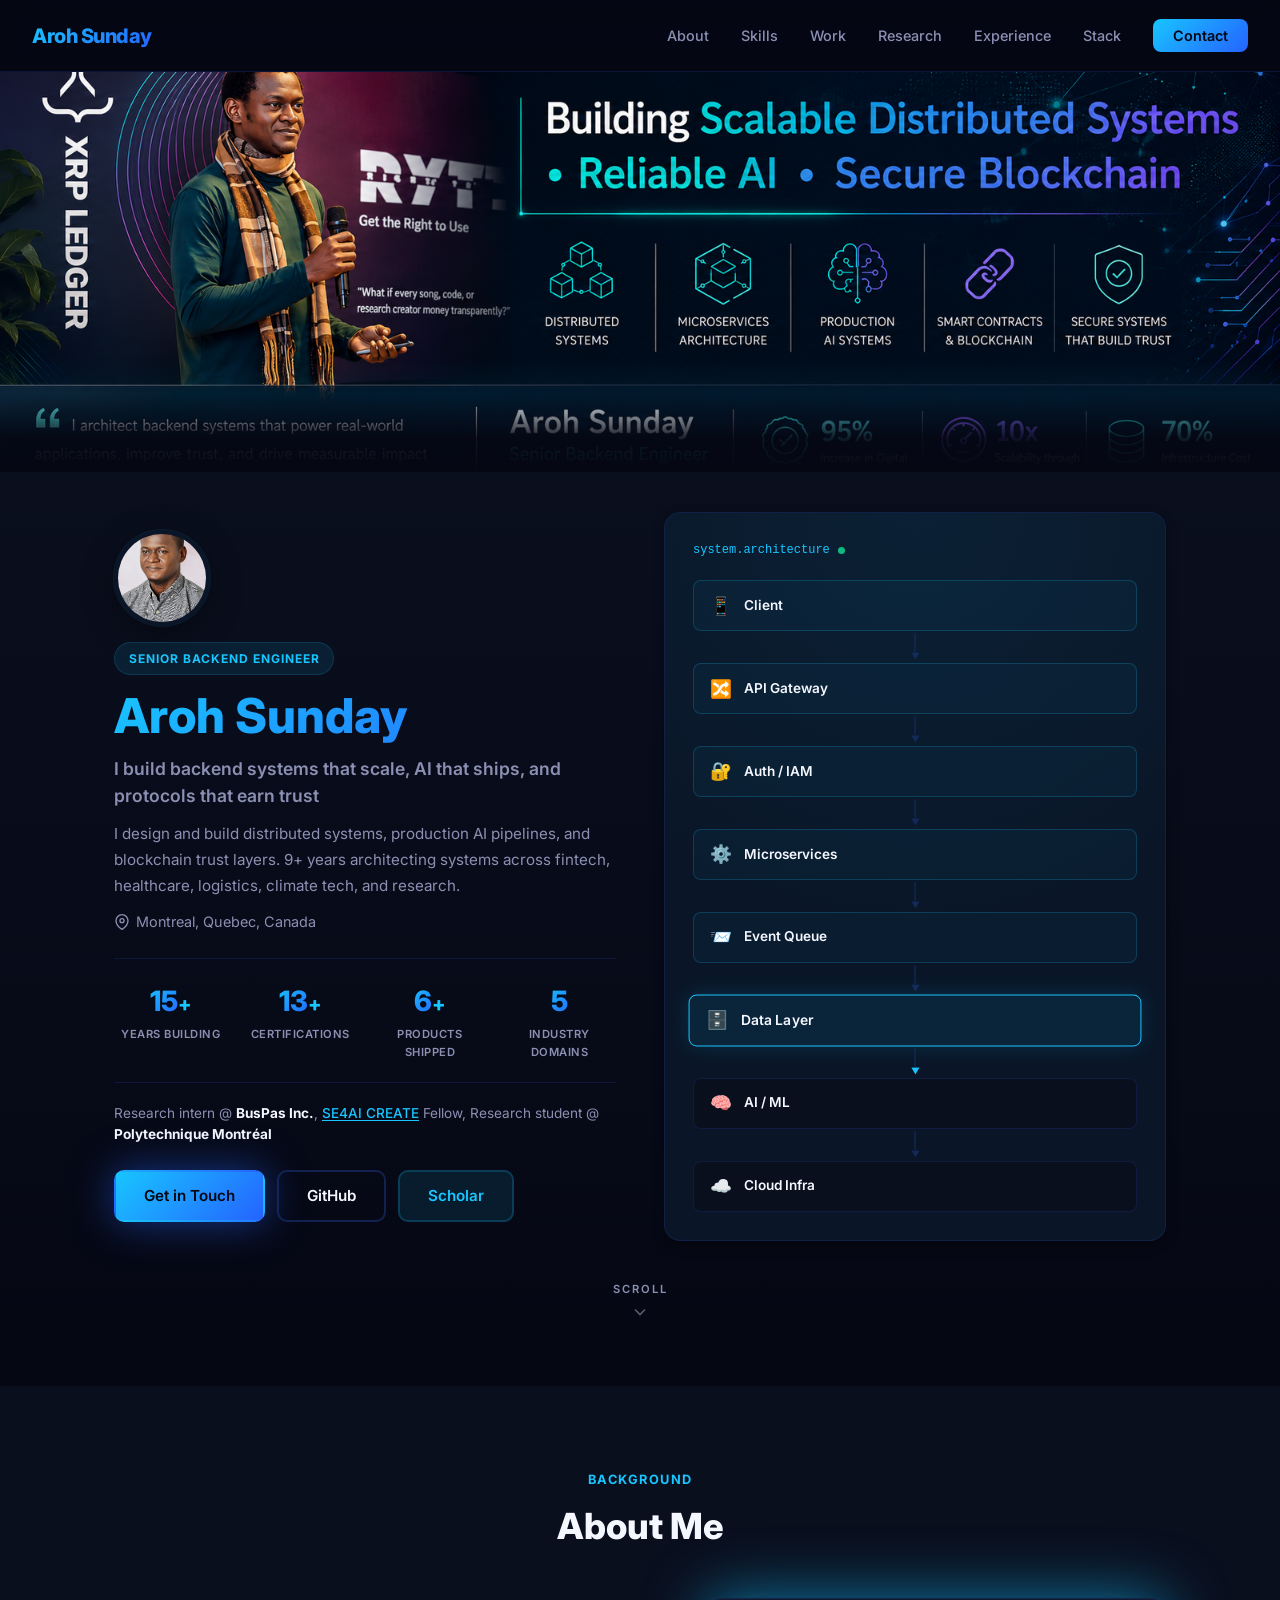
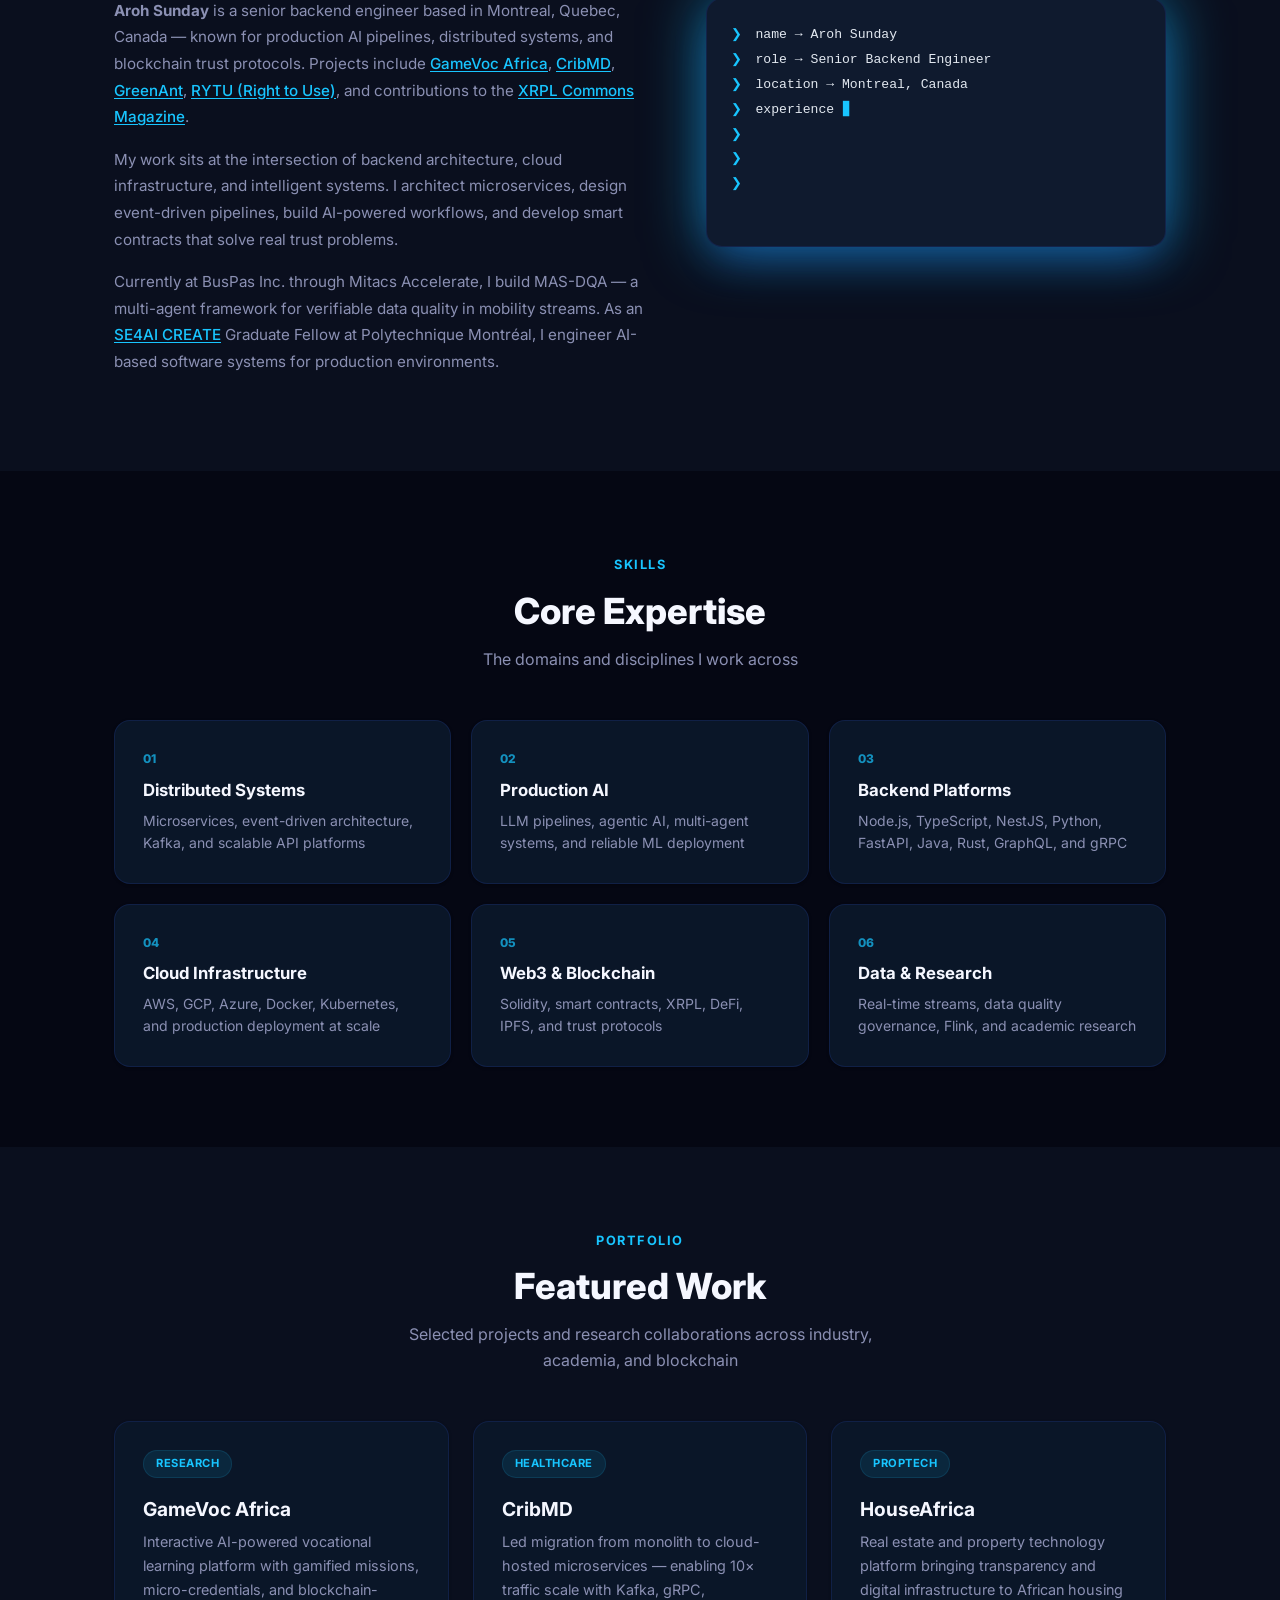
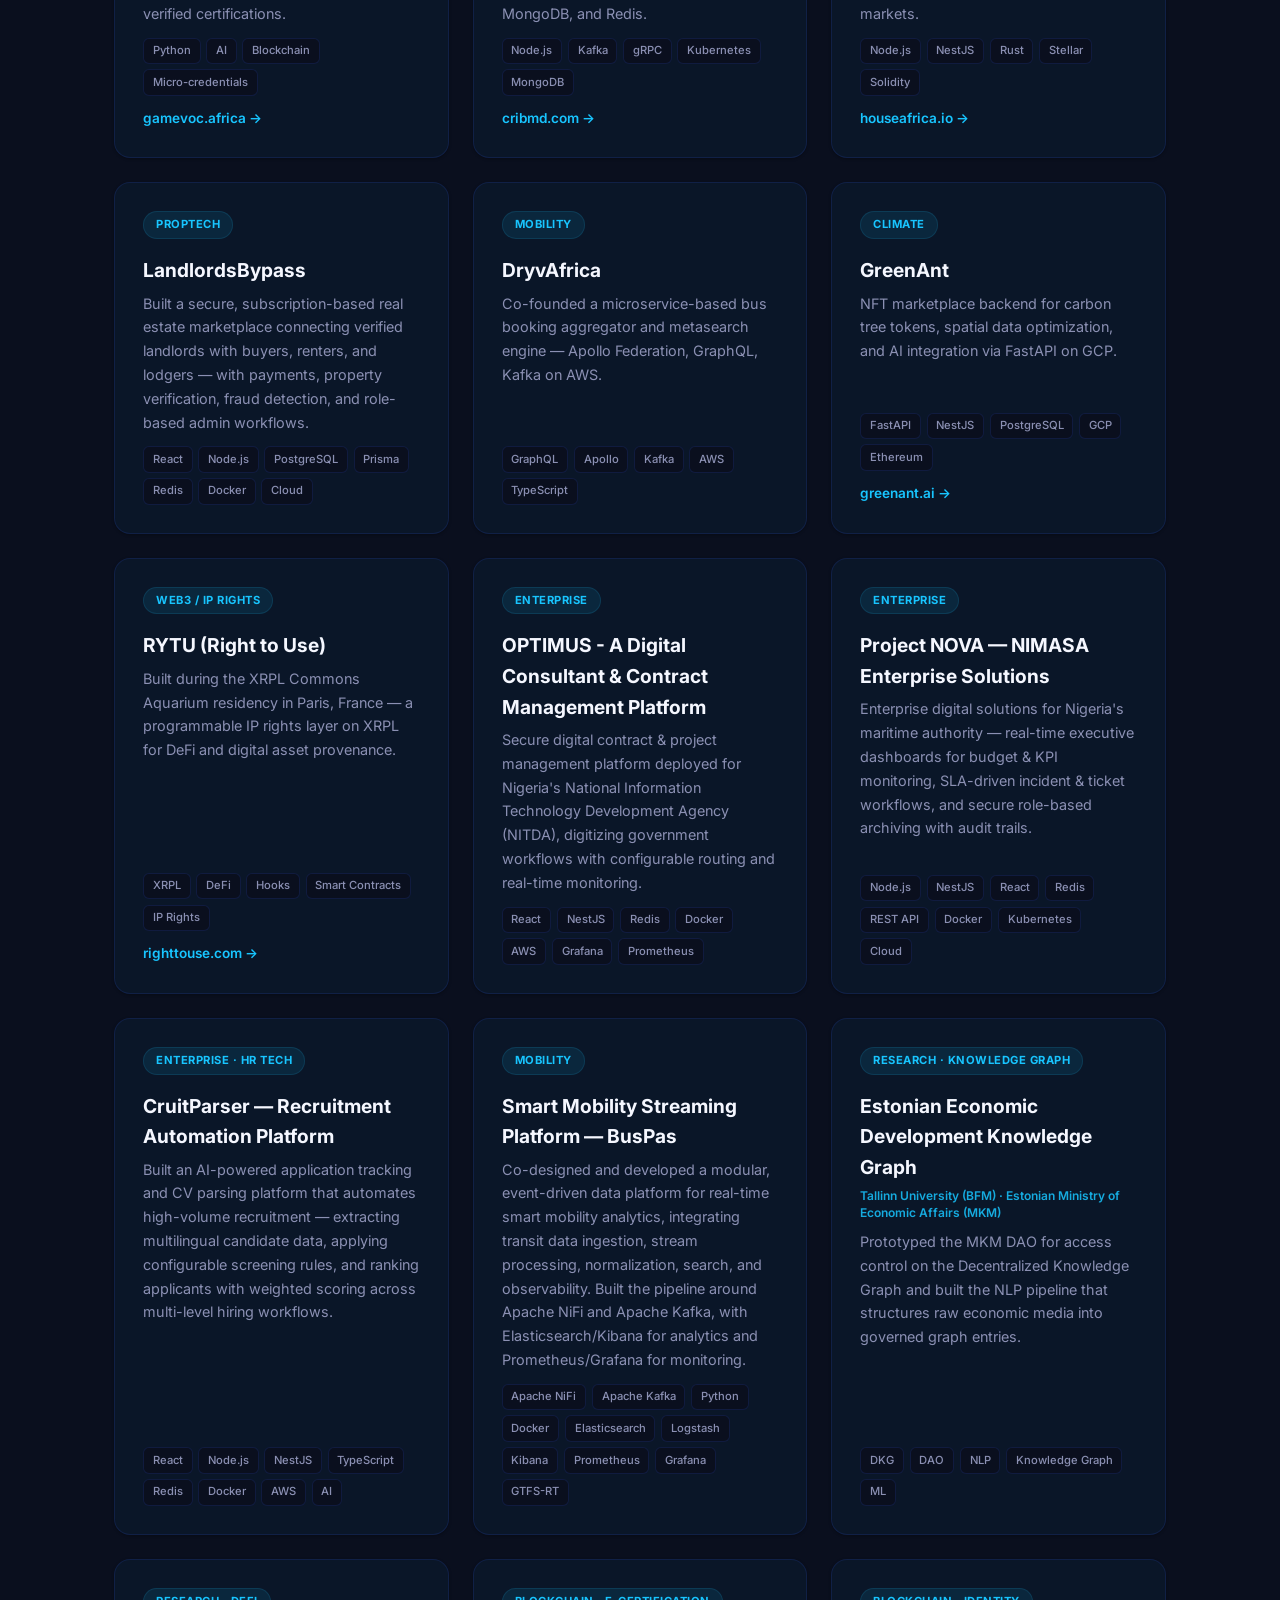
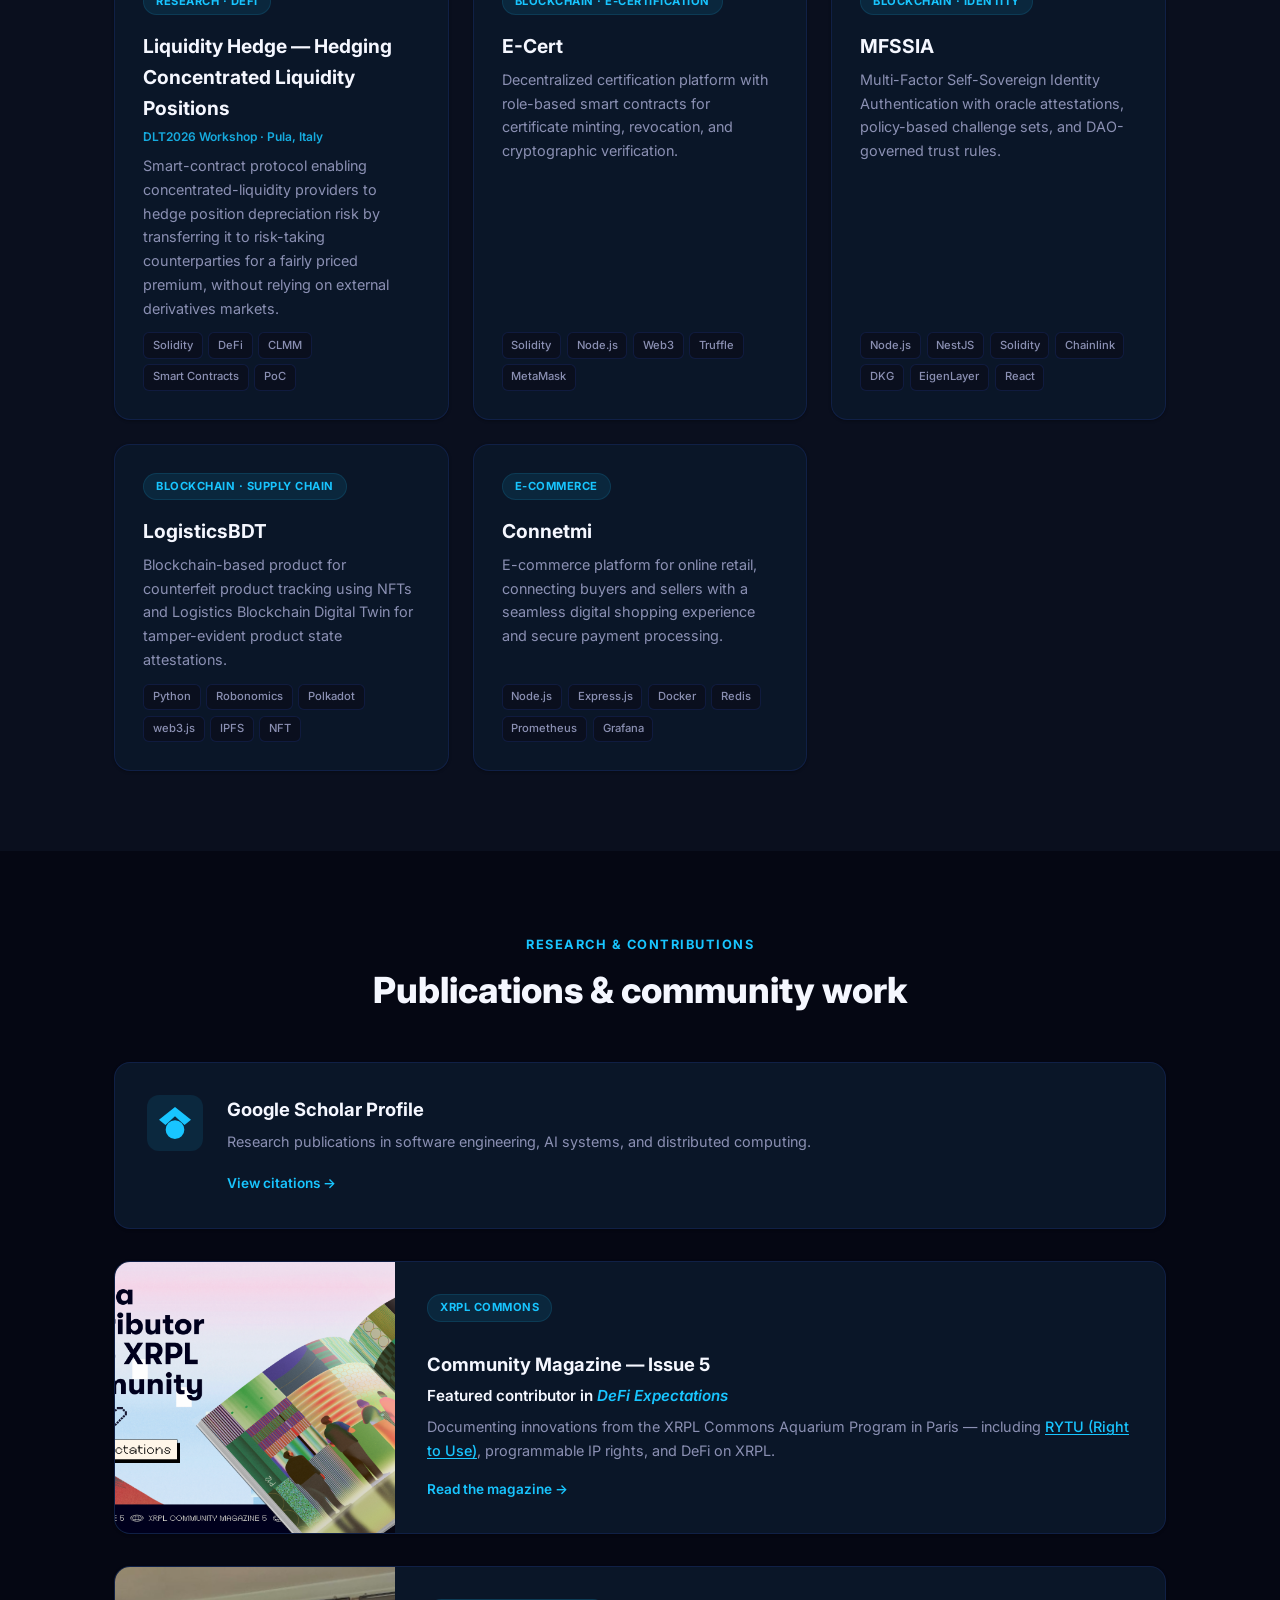
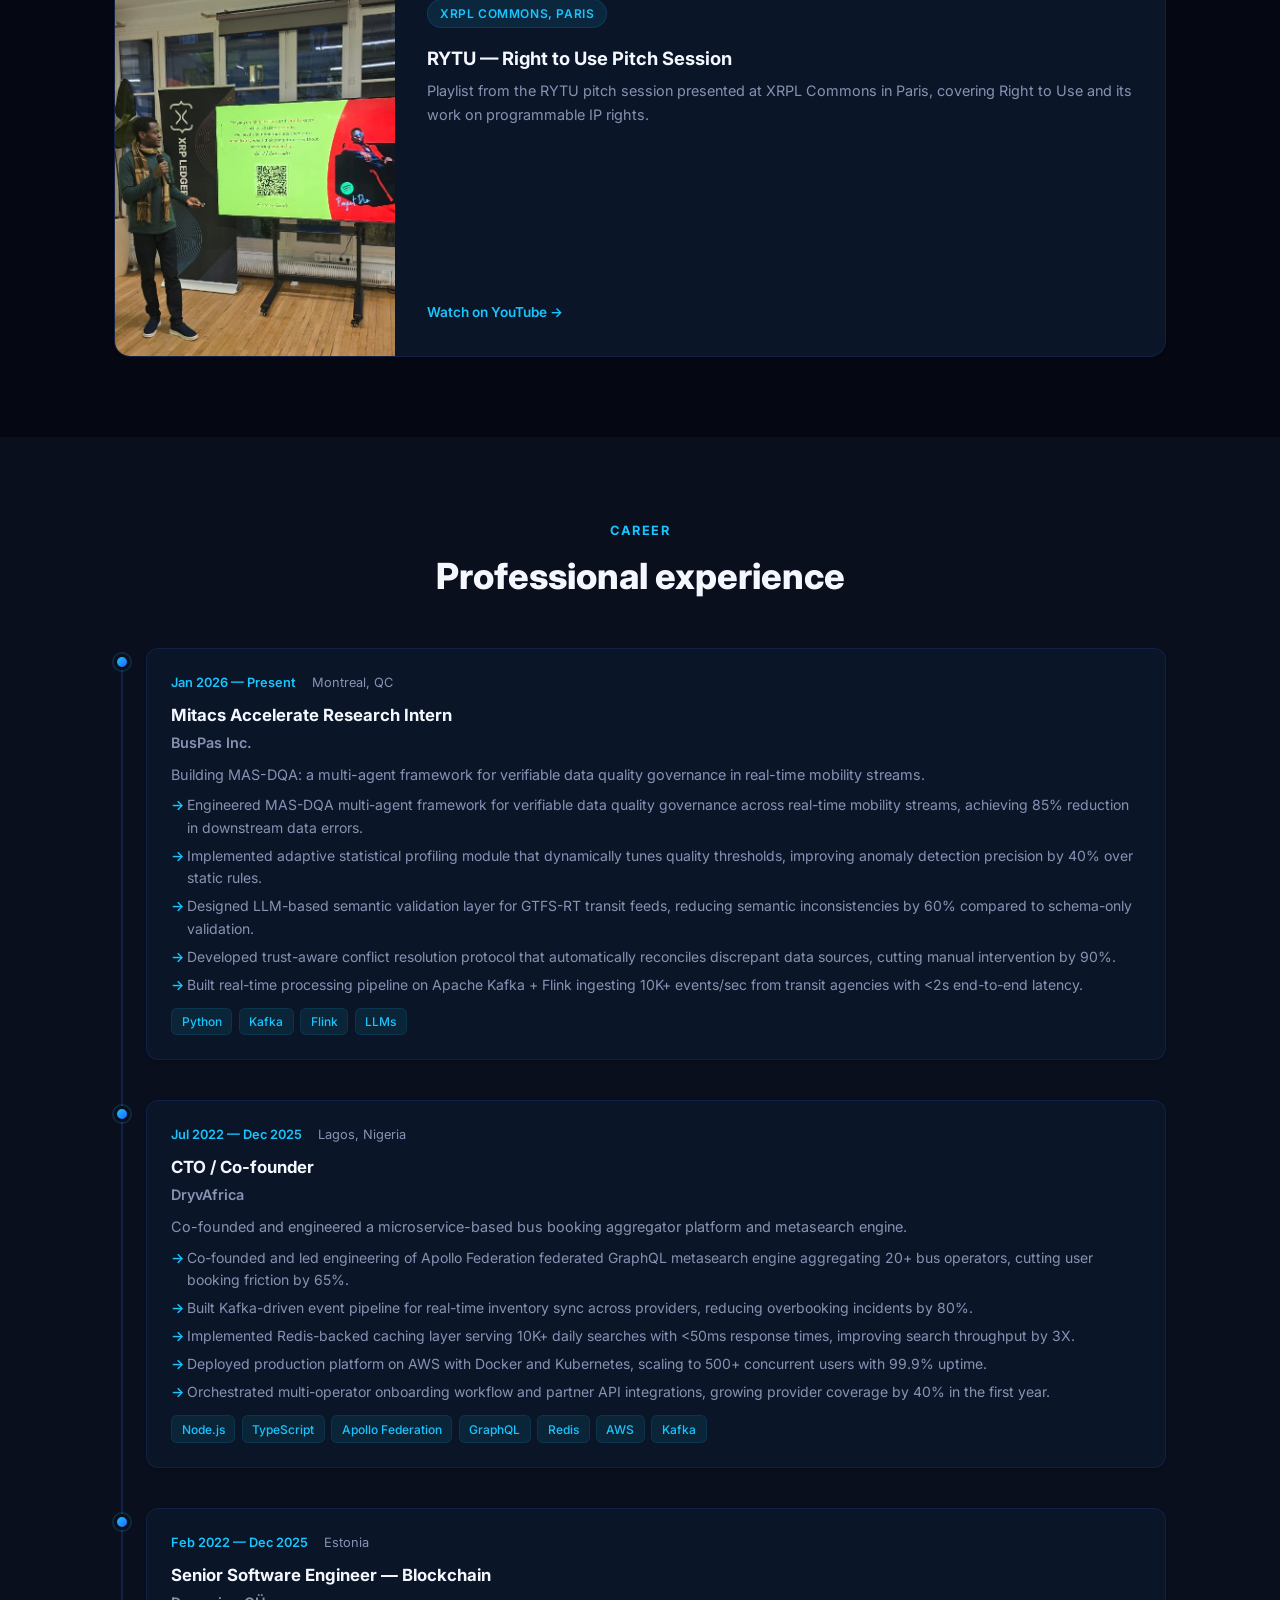
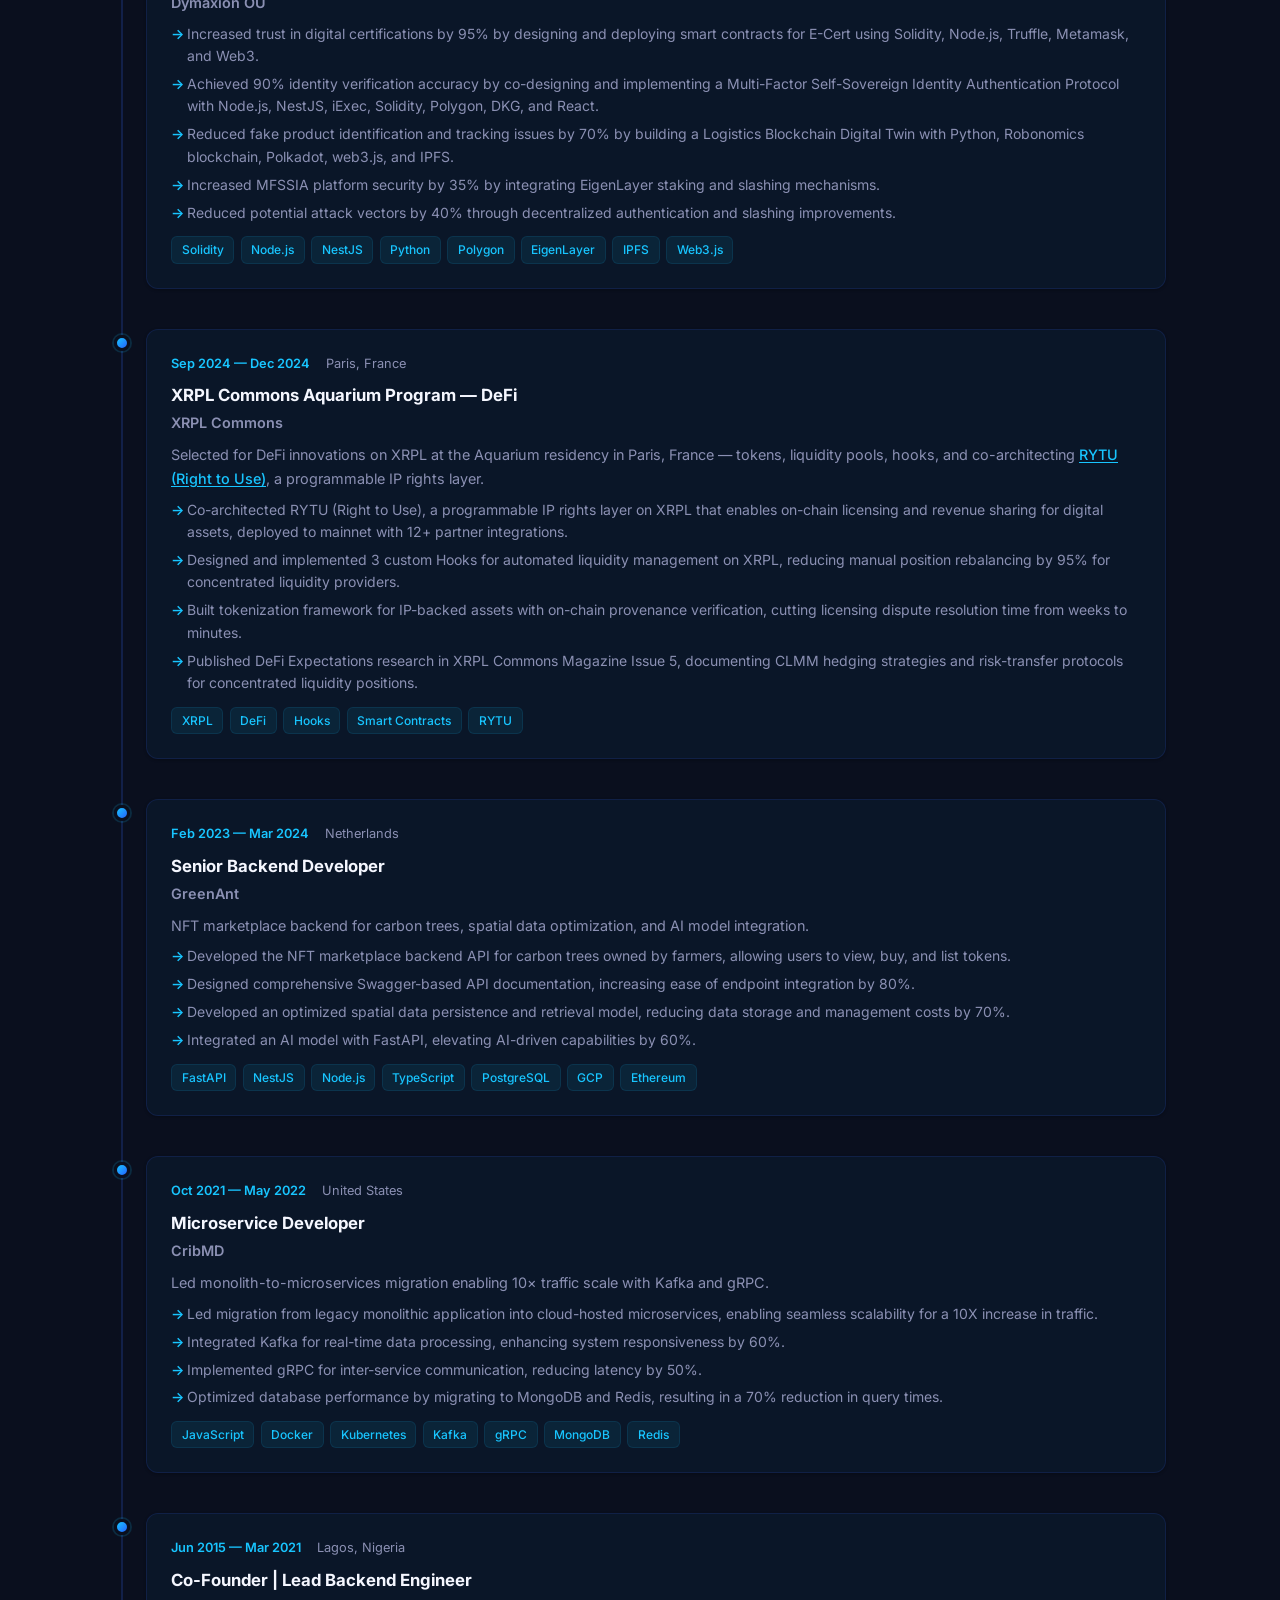
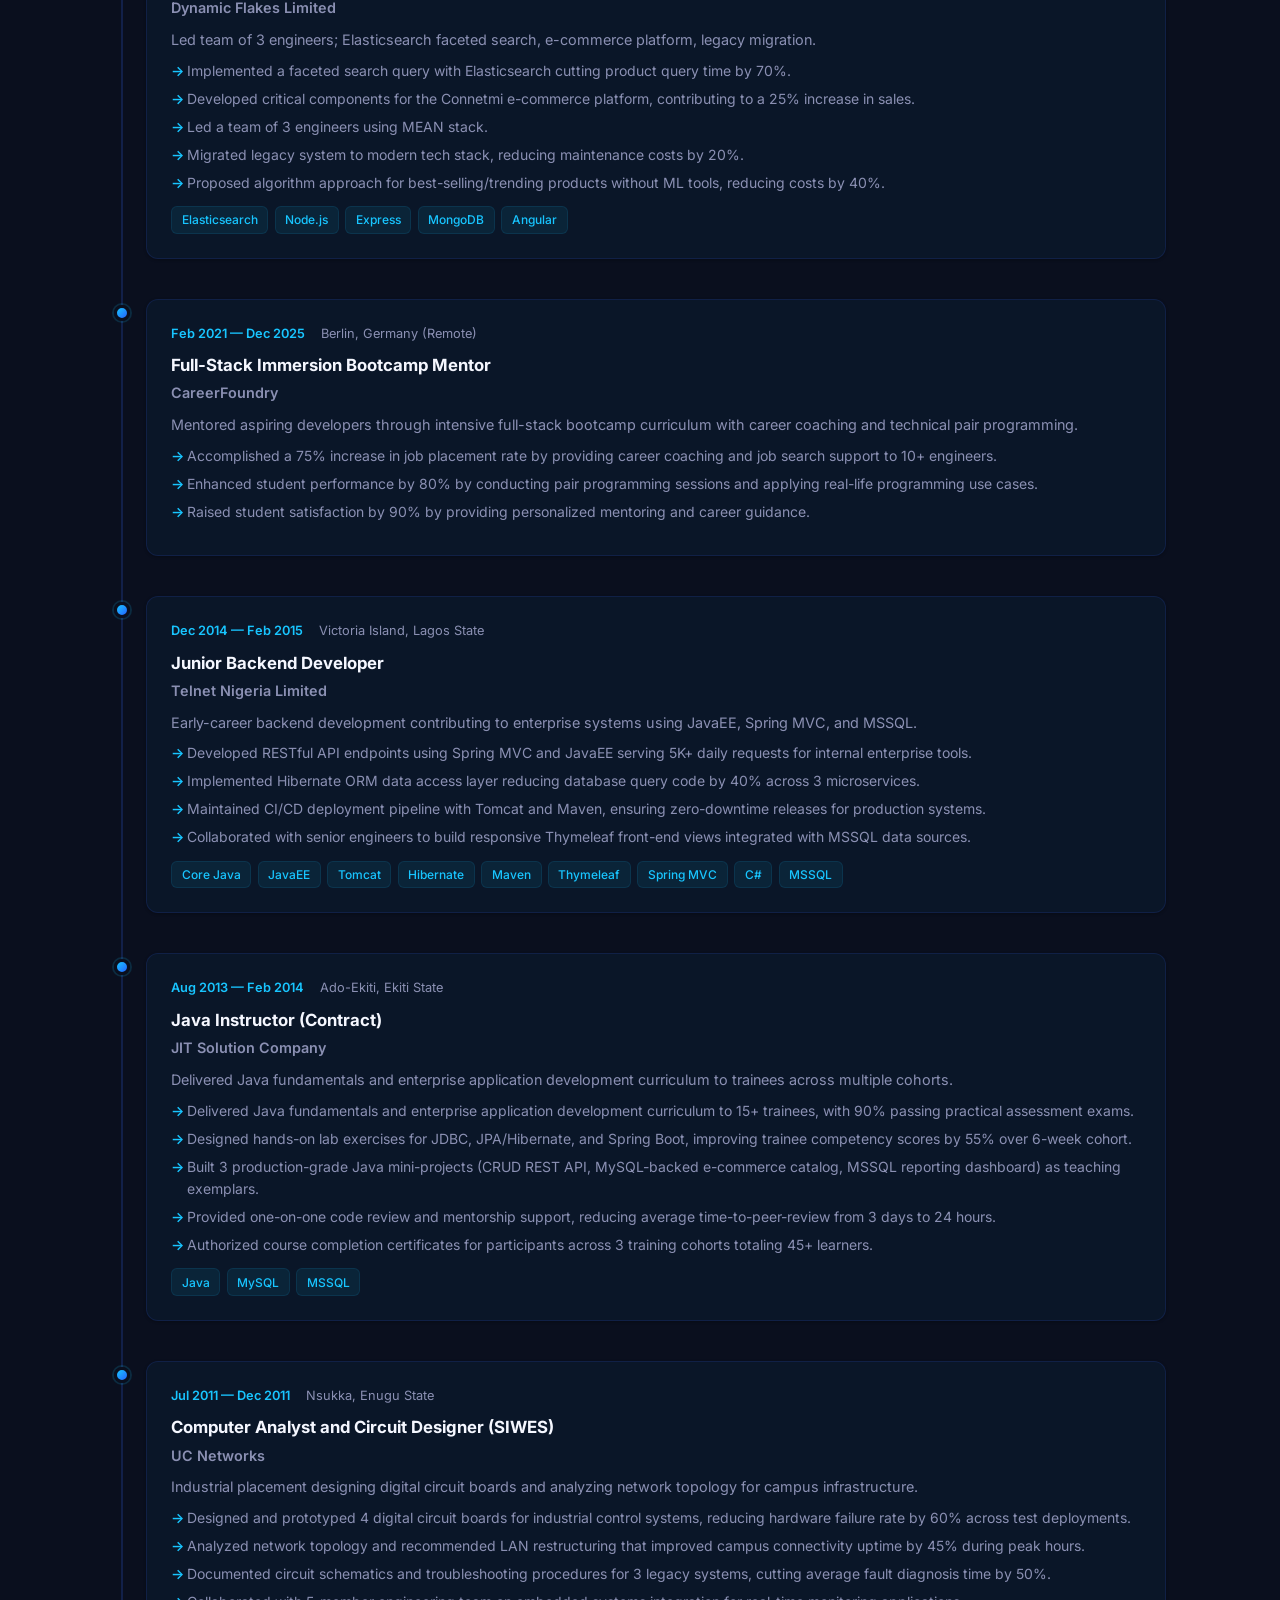
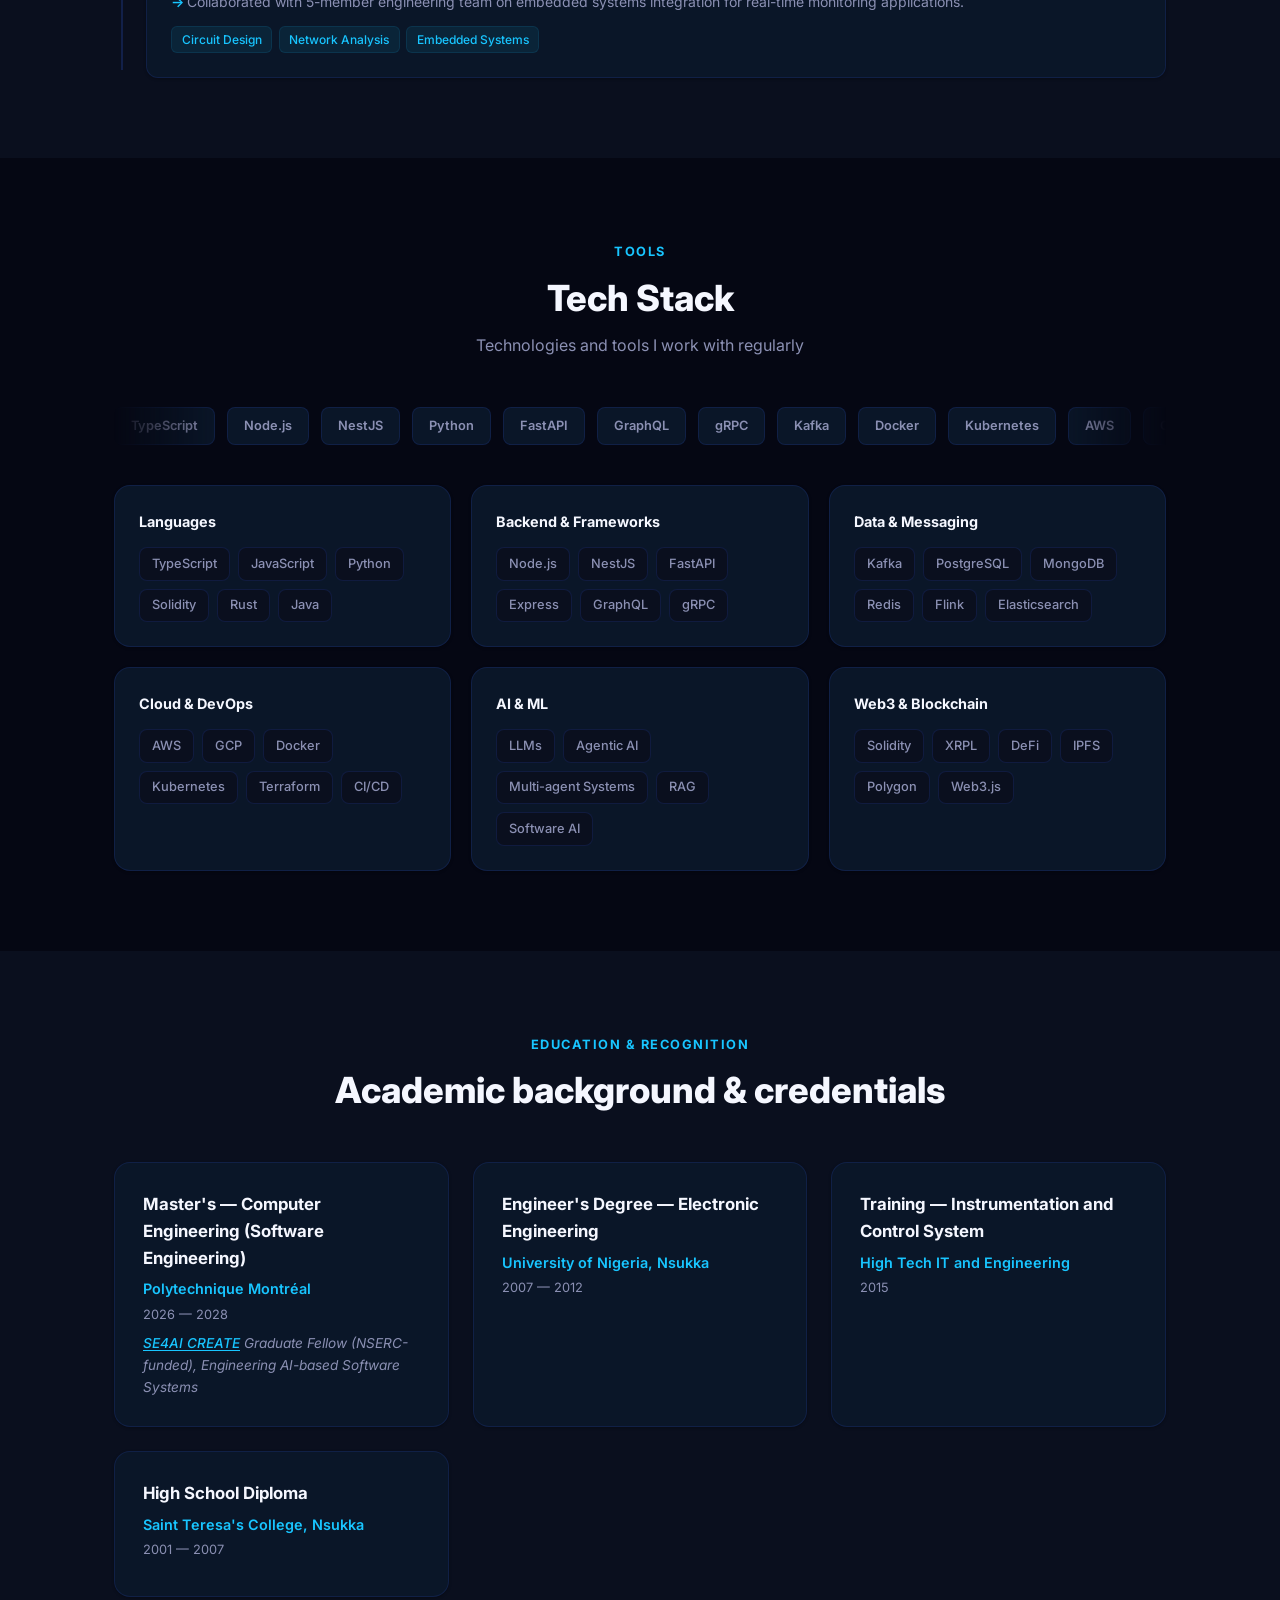
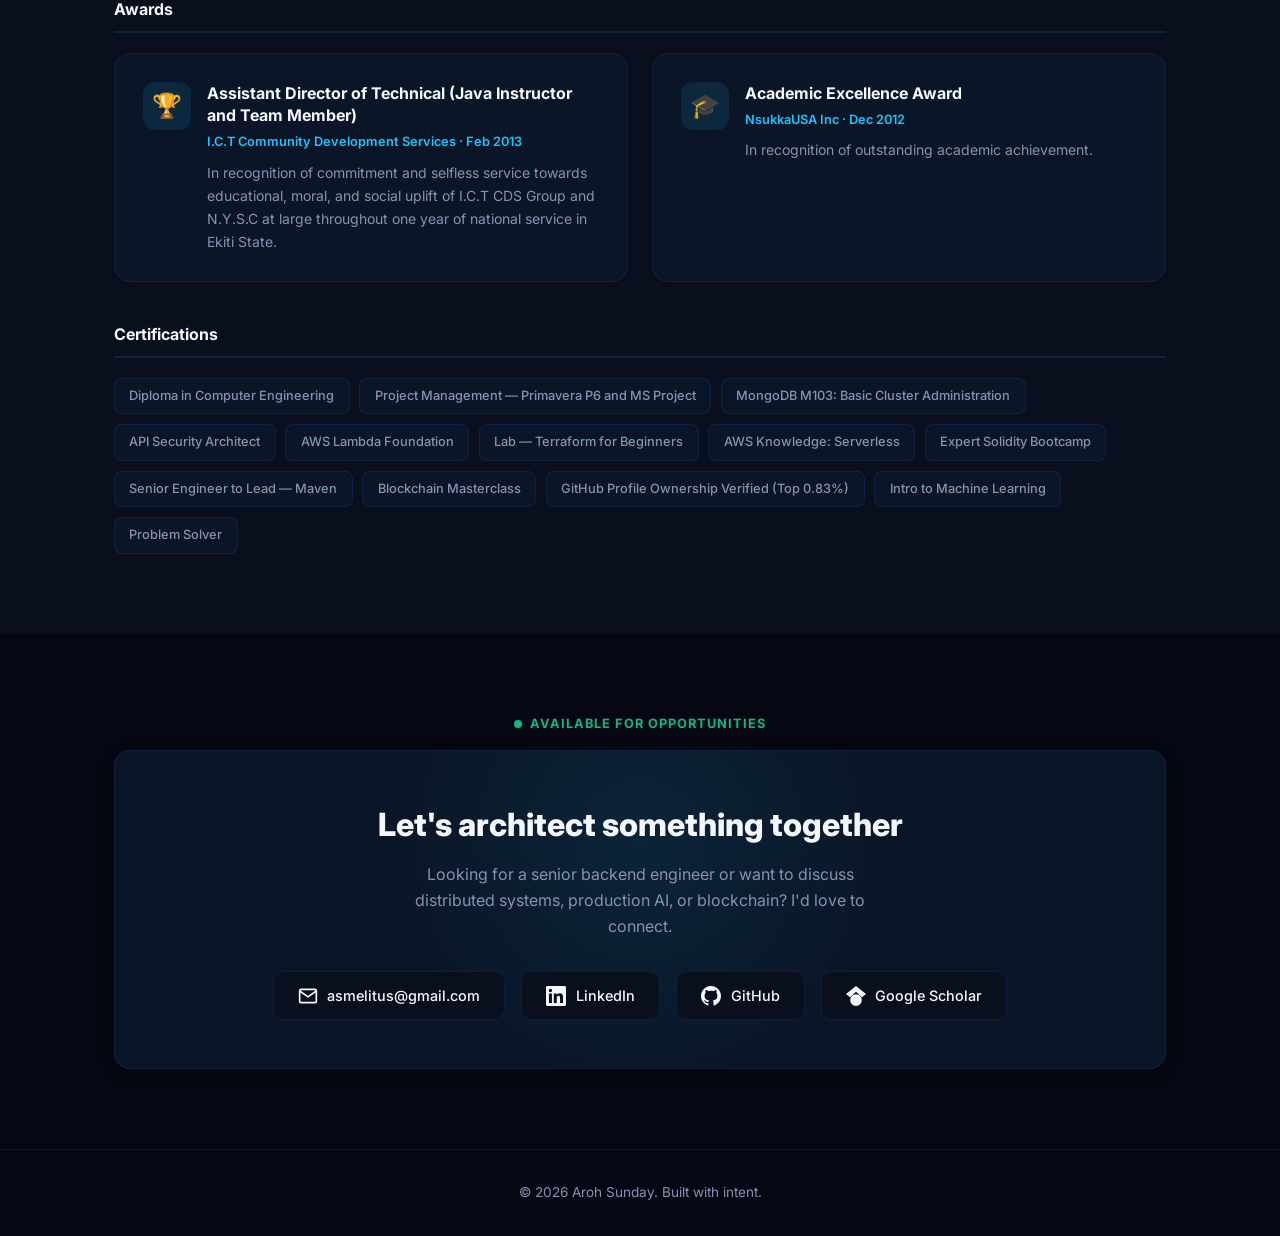
==== commit 507f841c: "add picture" ====
--- a/index.html
+++ b/index.html
@@ -453,7 +453,7 @@
           <article class="video-card">
             <a href="https://www.youtube.com/playlist?list=PL7_AH7fAav48G1ETIixYqtG_ccrHJeqcI" target="_blank" rel="noopener noreferrer" class="video-visual-link">
               <div class="video-visual-wrap">
-                <img src="assets/images/background.png" alt="RYTU Right to Use pitch session at XRPL Commons in Paris" class="video-visual" loading="lazy">
+                <img src="assets/images/pitch.jpg" alt="RYTU Right to Use pitch session at XRPL Commons in Paris" class="video-visual" loading="lazy">
                 <div class="video-overlay" aria-hidden="true">
                   <span class="video-overlay-icon">▶</span>
                   <span class="video-overlay-text">Watch pitch session</span>
